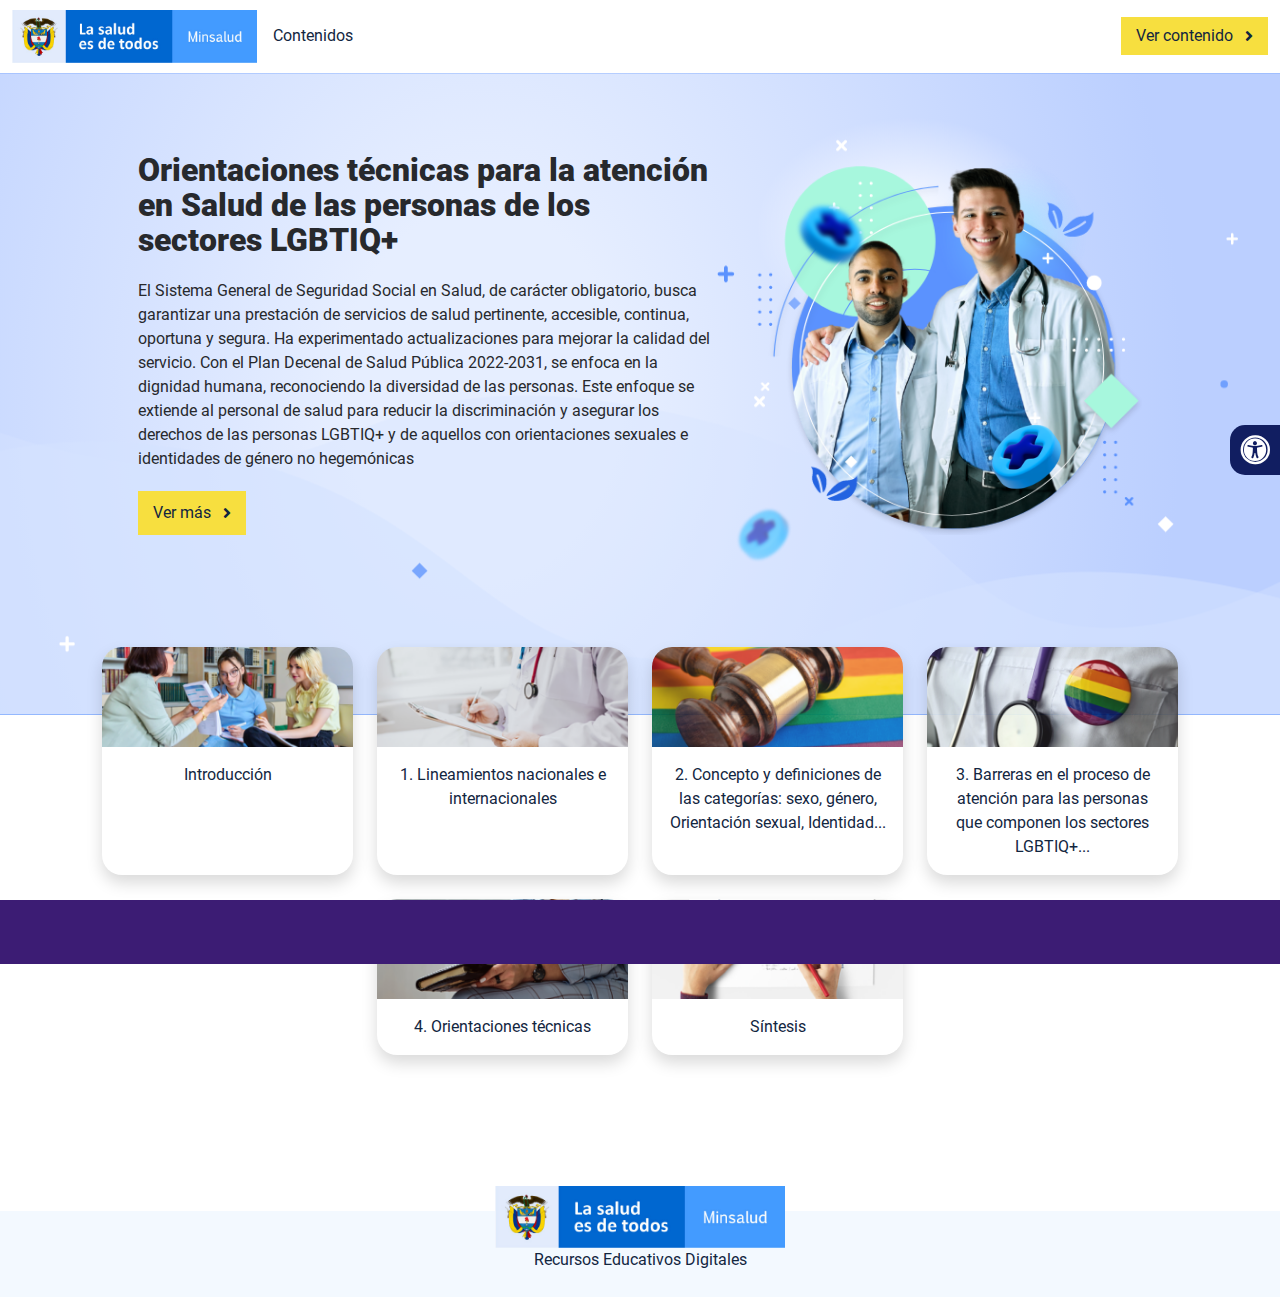
==== index.html @ d1d474a4 "carga inicial" ====
<!DOCTYPE html><html lang=""><head><meta charset="utf-8"><meta http-equiv="X-UA-Compatible" content="IE=edge"><meta name="viewport" content="width=device-width,initial-scale=1"><link rel="icon" href="favicon.ico"><title>Orientaciones técnicas para la atención en Salud de las personas de los sectores LGBTIQ+</title><link href="css/chunk-01486571.97da5f0c.css" rel="prefetch"><link href="css/chunk-019598b4.a67093c7.css" rel="prefetch"><link href="css/chunk-1c3a7ae6.a67093c7.css" rel="prefetch"><link href="css/chunk-4e410830.d277c5d5.css" rel="prefetch"><link href="css/chunk-50f1484a.7106e980.css" rel="prefetch"><link href="css/chunk-70cf02ae.a67093c7.css" rel="prefetch"><link href="css/chunk-73811e5c.a67093c7.css" rel="prefetch"><link href="css/chunk-759933fd.124e4026.css" rel="prefetch"><link href="css/chunk-9b1c4f28.a67093c7.css" rel="prefetch"><link href="css/chunk-b5768118.a67093c7.css" rel="prefetch"><link href="css/chunk-da688802.553b4f2d.css" rel="prefetch"><link href="css/chunk-ec42f290.a67093c7.css" rel="prefetch"><link href="css/chunk-f6b4836c.a67093c7.css" rel="prefetch"><link href="css/comple.61db8168.css" rel="prefetch"><link href="css/creditos.e7d61c33.css" rel="prefetch"><link href="css/glosario.0fc7a0b9.css" rel="prefetch"><link href="css/intro.d277c5d5.css" rel="prefetch"><link href="css/referencias.dc114620.css" rel="prefetch"><link href="css/tema1.b735126b.css" rel="prefetch"><link href="css/tema2.d27f8ecf.css" rel="prefetch"><link href="css/tema3.a027d4bb.css" rel="prefetch"><link href="css/tema4.d277c5d5.css" rel="prefetch"><link href="js/chunk-01486571.2f714246.js" rel="prefetch"><link href="js/chunk-019598b4.0d5794cf.js" rel="prefetch"><link href="js/chunk-1c3a7ae6.2c3231da.js" rel="prefetch"><link href="js/chunk-1fd0d98a.03463124.js" rel="prefetch"><link href="js/chunk-2d0c031e.32b44feb.js" rel="prefetch"><link href="js/chunk-2d0c1cc1.0aaf412e.js" rel="prefetch"><link href="js/chunk-2d20edf4.67b95bca.js" rel="prefetch"><link href="js/chunk-2d20efc9.21f60c10.js" rel="prefetch"><link href="js/chunk-2d2297e9.b1a0eeb3.js" rel="prefetch"><link href="js/chunk-32f2441c.2595eaaf.js" rel="prefetch"><link href="js/chunk-4754745c.f7bfb543.js" rel="prefetch"><link href="js/chunk-4a378c9e.6d8ff3a6.js" rel="prefetch"><link href="js/chunk-4e410830.4c17d290.js" rel="prefetch"><link href="js/chunk-50f1484a.99dcb319.js" rel="prefetch"><link href="js/chunk-63c50802.42909c19.js" rel="prefetch"><link href="js/chunk-6ae87db0.f0e44883.js" rel="prefetch"><link href="js/chunk-70cf02ae.17ec95ee.js" rel="prefetch"><link href="js/chunk-71b7bde8.66a00431.js" rel="prefetch"><link href="js/chunk-73811e5c.3b4724b6.js" rel="prefetch"><link href="js/chunk-756614a8.a35fa76b.js" rel="prefetch"><link href="js/chunk-759933fd.765fdc7e.js" rel="prefetch"><link href="js/chunk-760ecdc0.b8dbfbfd.js" rel="prefetch"><link href="js/chunk-9b1c4f28.9695bc8f.js" rel="prefetch"><link href="js/chunk-aeba2614.67980316.js" rel="prefetch"><link href="js/chunk-b5768118.91637d8c.js" rel="prefetch"><link href="js/chunk-be077ba8.ba1cb6cc.js" rel="prefetch"><link href="js/chunk-cb526bc0.53d2f765.js" rel="prefetch"><link href="js/chunk-d4847814.db8cf0f2.js" rel="prefetch"><link href="js/chunk-da688802.4ad4bded.js" rel="prefetch"><link href="js/chunk-dfda403c.4f19d435.js" rel="prefetch"><link href="js/chunk-ec42f290.c294b61c.js" rel="prefetch"><link href="js/chunk-f6b4836c.5b421850.js" rel="prefetch"><link href="js/comple.0531dc5b.js" rel="prefetch"><link href="js/creditos.417f2194.js" rel="prefetch"><link href="js/glosario.93fc1a3e.js" rel="prefetch"><link href="js/intro.82cc6b14.js" rel="prefetch"><link href="js/referencias.6741c784.js" rel="prefetch"><link href="js/tema1.23685d74.js" rel="prefetch"><link href="js/tema2.7d3af41a.js" rel="prefetch"><link href="js/tema3.3bfd73d2.js" rel="prefetch"><link href="js/tema4.abbeee10.js" rel="prefetch"><link href="css/app.1ed49345.css" rel="preload" as="style"><link href="css/chunk-vendors.3abe504d.css" rel="preload" as="style"><link href="js/app.11e77b03.js" rel="preload" as="script"><link href="js/chunk-vendors.ab877605.js" rel="preload" as="script"><link href="css/chunk-vendors.3abe504d.css" rel="stylesheet"><link href="css/app.1ed49345.css" rel="stylesheet"></head><body><noscript><strong>We're sorry but Orientaciones técnicas para la atención en Salud de las personas de los sectores LGBTIQ+ doesn't work properly without JavaScript enabled. Please enable it to continue.</strong></noscript><div id="app"></div><script src="js/chunk-vendors.ab877605.js"></script><script src="js/app.11e77b03.js"></script></body></html>
---- css/chunk-01486571.97da5f0c.css ----
.accesibilidad[data-v-009ae4ba]{position:fixed;right:0;top:50vh;height:50px;background-color:#111e61;border-top-left-radius:15px;border-bottom-left-radius:15px;transform:translateY(-50%) translateX(100%) translateX(-50px);overflow:hidden;transition:transform .3s ease-in-out,height .3s ease-in-out}.accesibilidad[data-v-009ae4ba]:hover{transform:translateY(-50%) translateX(0);height:12.75rem}.accesibilidad [data-v-009ae4ba]{color:#fff}.accesibilidad__menu__content .accesibilidad__menu__item[data-v-009ae4ba]{cursor:pointer}.accesibilidad__menu__content .accesibilidad__menu__item[data-v-009ae4ba]:hover{background-color:#273685}.accesibilidad__menu__content .accesibilidad__menu__item[data-v-009ae4ba]:last-child{border:none}.accesibilidad__menu__item[data-v-009ae4ba]{display:flex;align-items:center;padding:10px;border-bottom:1px solid #273685;line-height:1em;-webkit-user-select:none;-moz-user-select:none;-ms-user-select:none;user-select:none}.accesibilidad__menu i[data-v-009ae4ba]{font-size:30px;font-style:normal;margin-right:10px;line-height:1em}.accesibilidad__menu img[data-v-009ae4ba]{width:30px;margin-right:10px}
---- css/chunk-019598b4.a67093c7.css ----
.horizontal-scroll__wrapper[data-v-b934bcc2]{overflow:hidden}.horizontal-scroll[data-v-b934bcc2]{display:flex;transition:transform .5s ease-in-out;align-items:center;flex-wrap:nowrap}.horizontal-scroll[data-v-b934bcc2]:not(.row){width:100%}.horizontal-scroll--item-fw[data-v-b934bcc2]>div{flex-grow:0;flex-shrink:0;width:100%;margin:0!important}
---- css/chunk-1c3a7ae6.a67093c7.css ----
.horizontal-scroll__wrapper[data-v-b934bcc2]{overflow:hidden}.horizontal-scroll[data-v-b934bcc2]{display:flex;transition:transform .5s ease-in-out;align-items:center;flex-wrap:nowrap}.horizontal-scroll[data-v-b934bcc2]:not(.row){width:100%}.horizontal-scroll--item-fw[data-v-b934bcc2]>div{flex-grow:0;flex-shrink:0;width:100%;margin:0!important}
---- css/chunk-4e410830.d277c5d5.css ----
.banner-interno{position:relative;background-color:#5b92fe;background-size:cover;background-position:50%;height:130px}.banner-interno__titulo{display:flex;align-items:center}.banner-interno__titulo__icono{display:block;width:32px;height:32px;border-radius:50%;background-color:#27292d;position:relative}.banner-interno__titulo__icono i{color:#5b92fe;position:absolute;left:50%;top:50%;transform:translate(-50%,-50%)}.banner-interno__titulo h1,.banner-interno__titulo h2,.banner-interno__titulo h3,.banner-interno__titulo h4,.banner-interno__titulo h5,.banner-interno__titulo h6{color:#27292d;line-height:1.1em}
---- css/chunk-50f1484a.7106e980.css ----
.header[data-v-40413995]{position:sticky;top:0;padding-top:10px;padding-bottom:10px;background-color:#fff;z-index:10010;line-height:1.1em}.header__logo[data-v-40413995]{width:245px}@media (max-width:576px){.header__componente-formativo[data-v-40413995]{font-size:.8em}}.header__menu[data-v-40413995]{cursor:pointer;position:relative}.header__menu span[data-v-40413995]{font-size:.7em;display:block;line-height:1em;text-align:center;color:#111e61}.header__menu__btn[data-v-40413995]{width:30px;height:30px;position:relative;margin-bottom:4px}.header__menu__btn .line-1[data-v-40413995],.header__menu__btn .line-2[data-v-40413995],.header__menu__btn .line-3[data-v-40413995]{height:4px;width:30px;background-color:#111e61;transform-origin:center center;position:absolute;left:0;border-radius:2px}.header__menu__btn .line-1[data-v-40413995]{top:4px;-webkit-animation:line-1-inactive-data-v-40413995 .5s ease-in-out forwards;animation:line-1-inactive-data-v-40413995 .5s ease-in-out forwards}.header__menu__btn .line-2[data-v-40413995]{top:13px;-webkit-animation:line-2-inactive-data-v-40413995 .5s ease-in-out forwards;animation:line-2-inactive-data-v-40413995 .5s ease-in-out forwards}.header__menu__btn .line-3[data-v-40413995]{top:22px;-webkit-animation:line-3-inactive-data-v-40413995 .5s ease-in-out forwards;animation:line-3-inactive-data-v-40413995 .5s ease-in-out forwards}.header__menu__btn[data-v-40413995]:hover{cursor:pointer}.header__menu__btn--open .line-1[data-v-40413995]{-webkit-animation:line-1-active-data-v-40413995 .5s ease-in-out forwards;animation:line-1-active-data-v-40413995 .5s ease-in-out forwards}.header__menu__btn--open .line-2[data-v-40413995]{-webkit-animation:line-2-active-data-v-40413995 .5s ease-in-out forwards;animation:line-2-active-data-v-40413995 .5s ease-in-out forwards}.header__menu__btn--open .line-3[data-v-40413995]{-webkit-animation:line-3-active-data-v-40413995 .5s ease-in-out forwards;animation:line-3-active-data-v-40413995 .5s ease-in-out forwards}@-webkit-keyframes line-1-active-data-v-40413995{0%{transform:translate(0) rotate(0)}50%{transform:translateY(9px) rotate(0)}to{transform:translateY(9px) rotate(45deg)}}@keyframes line-1-active-data-v-40413995{0%{transform:translate(0) rotate(0)}50%{transform:translateY(9px) rotate(0)}to{transform:translateY(9px) rotate(45deg)}}@-webkit-keyframes line-2-active-data-v-40413995{0%{transform:scale(1)}to{transform:scale(0)}}@keyframes line-2-active-data-v-40413995{0%{transform:scale(1)}to{transform:scale(0)}}@-webkit-keyframes line-3-active-data-v-40413995{0%{transform:translate(0) rotate(0)}50%{transform:translateY(-9px) rotate(0)}to{transform:translateY(-9px) rotate(-45deg)}}@keyframes line-3-active-data-v-40413995{0%{transform:translate(0) rotate(0)}50%{transform:translateY(-9px) rotate(0)}to{transform:translateY(-9px) rotate(-45deg)}}@-webkit-keyframes line-1-inactive-data-v-40413995{0%{transform:translateY(9px) rotate(45deg)}50%{transform:translateY(9px) rotate(0)}to{transform:translate(0) rotate(0)}}@keyframes line-1-inactive-data-v-40413995{0%{transform:translateY(9px) rotate(45deg)}50%{transform:translateY(9px) rotate(0)}to{transform:translate(0) rotate(0)}}@-webkit-keyframes line-2-inactive-data-v-40413995{0%{transform:scale(0)}to{transform:scale(1)}}@keyframes line-2-inactive-data-v-40413995{0%{transform:scale(0)}to{transform:scale(1)}}@-webkit-keyframes line-3-inactive-data-v-40413995{0%{transform:translateY(-9px) rotate(-45deg)}50%{transform:translateY(-9px) rotate(0)}to{transform:translate(0) rotate(0)}}@keyframes line-3-inactive-data-v-40413995{0%{transform:translateY(-9px) rotate(-45deg)}50%{transform:translateY(-9px) rotate(0)}to{transform:translate(0) rotate(0)}}
---- css/chunk-70cf02ae.a67093c7.css ----
.horizontal-scroll__wrapper[data-v-b934bcc2]{overflow:hidden}.horizontal-scroll[data-v-b934bcc2]{display:flex;transition:transform .5s ease-in-out;align-items:center;flex-wrap:nowrap}.horizontal-scroll[data-v-b934bcc2]:not(.row){width:100%}.horizontal-scroll--item-fw[data-v-b934bcc2]>div{flex-grow:0;flex-shrink:0;width:100%;margin:0!important}
---- css/chunk-73811e5c.a67093c7.css ----
.horizontal-scroll__wrapper[data-v-b934bcc2]{overflow:hidden}.horizontal-scroll[data-v-b934bcc2]{display:flex;transition:transform .5s ease-in-out;align-items:center;flex-wrap:nowrap}.horizontal-scroll[data-v-b934bcc2]:not(.row){width:100%}.horizontal-scroll--item-fw[data-v-b934bcc2]>div{flex-grow:0;flex-shrink:0;width:100%;margin:0!important}
---- css/chunk-759933fd.124e4026.css ----
.barra-avance{display:flex;align-items:center;justify-content:space-between;position:fixed;bottom:0;left:0;width:100%;padding:10px;background-color:#d8ecff;transition:transform .5s ease-in-out;z-index:100000}.barra-avance__barra{margin:0 20px;flex:1;position:relative;max-width:800px}.barra-avance__barra--amarilla,.barra-avance__barra--blanca{height:4px}.barra-avance__barra--amarilla:after,.barra-avance__barra--amarilla:before,.barra-avance__barra--blanca:after,.barra-avance__barra--blanca:before{content:"";display:block;width:10px;height:10px;border-radius:50%;position:absolute;top:50%}.barra-avance__barra--amarilla:before,.barra-avance__barra--blanca:before{left:0;transform:translate(-50%,-50%)}.barra-avance__barra--amarilla:after,.barra-avance__barra--blanca:after{right:0;transform:translate(50%,-50%)}.barra-avance__barra--blanca,.barra-avance__barra--blanca:after,.barra-avance__barra--blanca:before{background-color:#fff}.barra-avance__barra--amarilla{position:absolute;width:100%;top:0;background-color:#f7df3f}.barra-avance__barra--amarilla:after,.barra-avance__barra--amarilla:before{background-color:#f7df3f}.barra-avance__boton--regresar{background-color:#b0c0d2}.barra-avance__boton--regresar span{color:#111e61!important}.barra-avance__boton--disable{opacity:0;pointer-events:none}.barra-avance--open{transform:translateY(0)}.barra-avance--close{transform:translateY(100%)}
---- css/chunk-9b1c4f28.a67093c7.css ----
.horizontal-scroll__wrapper[data-v-b934bcc2]{overflow:hidden}.horizontal-scroll[data-v-b934bcc2]{display:flex;transition:transform .5s ease-in-out;align-items:center;flex-wrap:nowrap}.horizontal-scroll[data-v-b934bcc2]:not(.row){width:100%}.horizontal-scroll--item-fw[data-v-b934bcc2]>div{flex-grow:0;flex-shrink:0;width:100%;margin:0!important}
---- css/chunk-b5768118.a67093c7.css ----
.horizontal-scroll__wrapper[data-v-b934bcc2]{overflow:hidden}.horizontal-scroll[data-v-b934bcc2]{display:flex;transition:transform .5s ease-in-out;align-items:center;flex-wrap:nowrap}.horizontal-scroll[data-v-b934bcc2]:not(.row){width:100%}.horizontal-scroll--item-fw[data-v-b934bcc2]>div{flex-grow:0;flex-shrink:0;width:100%;margin:0!important}
---- css/chunk-da688802.553b4f2d.css ----
.aside-menu,aside{position:absolute}.aside-menu{top:0;right:0;min-height:calc(80vh - 70px);max-height:calc(80vh - 70px);background-color:#f3f9ff;transition:flex .5s ease-in-out,width .5s ease-in-out;overflow-x:hidden;z-index:100001;width:300px;border:1px solid #d8ecff}.aside-menu__black-background{position:fixed;inset:0;top:70px;background:rgba(0,0,0,.8);cursor:pointer}.aside-menu a{color:#111e61}.aside-menu__content{width:300px;display:flex;flex-direction:column;justify-content:space-between;min-height:calc(100vh - 70px);max-height:calc(100vh - 70px);border-right:1px solid #d8ecff;position:absolute;background:#fff}@media (max-height:800px){.aside-menu__content{min-height:800px;max-height:800px;overflow-y:auto}}.aside-menu__header{padding:10px;text-align:center;background-color:#d8ecff}.aside-menu__header h4{margin:0}.aside-menu__menu{overflow-y:auto;flex-grow:1;list-style:none;padding-left:0;margin-bottom:0}.aside-menu__menu__item--active .aside-menu__menu__item__lnk,.aside-menu__menu__item--active .aside-menu__sec-menu__item__lnk{background-color:#d8ecff;font-weight:700}.aside-menu__menu__item--sub-menu:hover,.aside-menu__menu__item:hover,.aside-menu__sec-menu__item:hover{background-color:#d8ecff}.aside-menu__menu__item--sub-menu{padding-left:10px}.aside-menu__menu__item--sub-menu--active .aside-menu__menu__item__lnk,.aside-menu__menu__item--sub-menu--active .aside-menu__sec-menu__item__lnk{background-color:#d8ecff;font-weight:700;position:relative}.aside-menu__menu__item--sub-menu--active .aside-menu__menu__item__lnk:before,.aside-menu__menu__item--sub-menu--active .aside-menu__sec-menu__item__lnk:before{content:"";display:block;position:absolute;left:0;bottom:0;top:0;width:4px;border-radius:2px;background-color:#3c1c74}.aside-menu__menu__item__lnk,.aside-menu__sec-menu__item__lnk{display:flex;align-items:center;padding:10px 15px;line-height:1.1em}.aside-menu__menu__item__lnk i,.aside-menu__menu__item__lnk span,.aside-menu__sec-menu__item__lnk i,.aside-menu__sec-menu__item__lnk span{margin-right:10px}.aside-menu__menu__item__lnk i:last-child,.aside-menu__menu__item__lnk span:last-child,.aside-menu__sec-menu__item__lnk i:last-child,.aside-menu__sec-menu__item__lnk span:last-child{margin-right:0}.aside-menu__sec-menu{background-color:#d8ecff;padding:10px 0;flex-shrink:0;margin-bottom:0}.aside-menu__sec-menu__item{padding:10px 15px}.aside-menu__sec-menu__item__lnk{padding:0;border-radius:1em}.aside-menu__sec-menu__item__lnk i{display:block;width:2em;height:2em;padding:.5em 0;text-align:center;background-color:#fff;border-radius:50%}.aside-menu__sec-menu__item__lnk:hover{background-color:#fff}@media (max-width:576px){.aside-menu__sec-menu{padding-bottom:110px}}.main-menu-enter-active{-webkit-animation:main-menu-open-animation .3s;animation:main-menu-open-animation .3s}.main-menu-enter-active .aside-menu__black-background{-webkit-animation:main-menu-background-animation .3s;animation:main-menu-background-animation .3s}.main-menu-leave-active{animation:main-menu-open-animation .3s reverse}.main-menu-leave-active .aside-menu__black-background{animation:main-menu-background-animation .3s reverse}@-webkit-keyframes main-menu-open-animation{0%{width:0}to{width:300px}}@keyframes main-menu-open-animation{0%{width:0}to{width:300px}}@-webkit-keyframes main-menu-background-animation{0%{opacity:0}to{opacity:1}}@keyframes main-menu-background-animation{0%{opacity:0}to{opacity:1}}
---- css/chunk-ec42f290.a67093c7.css ----
.horizontal-scroll__wrapper[data-v-b934bcc2]{overflow:hidden}.horizontal-scroll[data-v-b934bcc2]{display:flex;transition:transform .5s ease-in-out;align-items:center;flex-wrap:nowrap}.horizontal-scroll[data-v-b934bcc2]:not(.row){width:100%}.horizontal-scroll--item-fw[data-v-b934bcc2]>div{flex-grow:0;flex-shrink:0;width:100%;margin:0!important}
---- css/chunk-f6b4836c.a67093c7.css ----
.horizontal-scroll__wrapper[data-v-b934bcc2]{overflow:hidden}.horizontal-scroll[data-v-b934bcc2]{display:flex;transition:transform .5s ease-in-out;align-items:center;flex-wrap:nowrap}.horizontal-scroll[data-v-b934bcc2]:not(.row){width:100%}.horizontal-scroll--item-fw[data-v-b934bcc2]>div{flex-grow:0;flex-shrink:0;width:100%;margin:0!important}
---- css/comple.61db8168.css ----
.banner-interno{position:relative;background-color:#5b92fe;background-size:cover;background-position:50%;height:130px}.banner-interno__titulo{display:flex;align-items:center}.banner-interno__titulo__icono{display:block;width:32px;height:32px;border-radius:50%;background-color:#27292d;position:relative}.banner-interno__titulo__icono i{color:#5b92fe;position:absolute;left:50%;top:50%;transform:translate(-50%,-50%)}.banner-interno__titulo h1,.banner-interno__titulo h2,.banner-interno__titulo h3,.banner-interno__titulo h4,.banner-interno__titulo h5,.banner-interno__titulo h6{color:#27292d;line-height:1.1em}.complementario__enlaces{display:flex;justify-content:center;flex-wrap:wrap}.complementario__enlaces a{margin:0 5px}.complementario__btn{font-size:1.5em;line-height:1em}table{width:calc(100% - 1px);min-width:800px}table thead{background-color:#d8ecff}table thead th{border-color:#d8ecff}table td,table th{padding:25px 20px;text-align:center}
---- css/creditos.e7d61c33.css ----
.banner-interno{position:relative;background-color:#5b92fe;background-size:cover;background-position:50%;height:130px}.banner-interno__titulo{display:flex;align-items:center}.banner-interno__titulo__icono{display:block;width:32px;height:32px;border-radius:50%;background-color:#27292d;position:relative}.banner-interno__titulo__icono i{color:#5b92fe;position:absolute;left:50%;top:50%;transform:translate(-50%,-50%)}.banner-interno__titulo h1,.banner-interno__titulo h2,.banner-interno__titulo h3,.banner-interno__titulo h4,.banner-interno__titulo h5,.banner-interno__titulo h6{color:#27292d;line-height:1.1em}.creditos-vista .tarjeta.credito{background-color:#d2e1f1}.creditos{color:#727997;overflow-x:auto}.creditos__item{min-width:490px}.creditos p{line-height:1.3em;margin-bottom:0;color:#727997}.creditos__titulo{font-weight:700;background-color:#d2e1f1;padding:5px 10px;border-top-radius:5px;border-top-left-radius:5px;border-top-right-radius:5px}.creditos table td,.creditos table th{border-color:#d2e1f1}
---- css/glosario.0fc7a0b9.css ----
.banner-interno{position:relative;background-color:#5b92fe;background-size:cover;background-position:50%;height:130px}.banner-interno__titulo{display:flex;align-items:center}.banner-interno__titulo__icono{display:block;width:32px;height:32px;border-radius:50%;background-color:#27292d;position:relative}.banner-interno__titulo__icono i{color:#5b92fe;position:absolute;left:50%;top:50%;transform:translate(-50%,-50%)}.banner-interno__titulo h1,.banner-interno__titulo h2,.banner-interno__titulo h3,.banner-interno__titulo h4,.banner-interno__titulo h5,.banner-interno__titulo h6{color:#27292d;line-height:1.1em}.glosario__letra-item{display:flex}.glosario__letra-item__texto{padding-top:5px}.glosario__letra-item__letra__icono{width:32px;height:32px;position:relative;line-height:1em;border-radius:50%;background-color:#d2e1f1}.glosario__letra-item__letra__icono span{position:absolute;left:50%;top:50%;transform:translate(-50%,-50%);font-size:1.1em;font-weight:900}
---- css/intro.d277c5d5.css ----
.banner-interno{position:relative;background-color:#5b92fe;background-size:cover;background-position:50%;height:130px}.banner-interno__titulo{display:flex;align-items:center}.banner-interno__titulo__icono{display:block;width:32px;height:32px;border-radius:50%;background-color:#27292d;position:relative}.banner-interno__titulo__icono i{color:#5b92fe;position:absolute;left:50%;top:50%;transform:translate(-50%,-50%)}.banner-interno__titulo h1,.banner-interno__titulo h2,.banner-interno__titulo h3,.banner-interno__titulo h4,.banner-interno__titulo h5,.banner-interno__titulo h6{color:#27292d;line-height:1.1em}
---- css/referencias.dc114620.css ----
.banner-interno{position:relative;background-color:#5b92fe;background-size:cover;background-position:50%;height:130px}.banner-interno__titulo{display:flex;align-items:center}.banner-interno__titulo__icono{display:block;width:32px;height:32px;border-radius:50%;background-color:#27292d;position:relative}.banner-interno__titulo__icono i{color:#5b92fe;position:absolute;left:50%;top:50%;transform:translate(-50%,-50%)}.banner-interno__titulo h1,.banner-interno__titulo h2,.banner-interno__titulo h3,.banner-interno__titulo h4,.banner-interno__titulo h5,.banner-interno__titulo h6{color:#27292d;line-height:1.1em}.referencias__item:last-child hr{display:none}.referencias__item a{color:#2196f3;text-decoration:underline;overflow-wrap:break-word}
---- css/tema1.b735126b.css ----
.tarjeta-bg{overflow:hidden;position:relative;z-index:2;margin:0 2rem}.tarjeta-bg__franja{width:100%;height:50%;position:absolute;z-index:-1;background-color:#381a6e;left:0;top:0;border-radius:30px;transform:translateY(50%);transform-origin:center}
---- css/tema2.d27f8ecf.css ----
.banner-interno{position:relative;background-color:#5b92fe;background-size:cover;background-position:50%;height:130px}.banner-interno__titulo{display:flex;align-items:center}.banner-interno__titulo__icono{display:block;width:32px;height:32px;border-radius:50%;background-color:#27292d;position:relative}.banner-interno__titulo__icono i{color:#5b92fe;position:absolute;left:50%;top:50%;transform:translate(-50%,-50%)}.banner-interno__titulo h1,.banner-interno__titulo h2,.banner-interno__titulo h3,.banner-interno__titulo h4,.banner-interno__titulo h5,.banner-interno__titulo h6{color:#27292d;line-height:1.1em}.bg-1{background-image:url(../img/bg-1.7474ec6a.svg)}.bg-1,.bg-2{background-position:start;background-repeat:no-repeat;background-size:cover}.bg-2{background-image:url(../img/bg-2.11b20039.svg)}.bg-3{background-image:url(../img/bg-3.4113a7cf.svg);background-position:50%;background-repeat:no-repeat;background-size:cover}.bg-4{background-image:url(../img/bg-4.e7715500.svg)}.bg-4,.bg-5{background-position:start;background-repeat:no-repeat;background-size:cover}.bg-5{background-image:url(../img/bg-5.a7463e75.svg)}.tarjeta-bg{overflow:hidden;position:relative;z-index:2;margin:0 2rem}.tarjeta-bg__franja{width:100%;height:50%;position:absolute;z-index:-1;background-color:#381a6e;left:0;top:0;border-radius:30px;transform:translateY(50%);transform-origin:center}.letra p{font-size:150px;font-weight:700}
---- css/tema3.a027d4bb.css ----
.banner-interno{position:relative;background-color:#5b92fe;background-size:cover;background-position:50%;height:130px}.banner-interno__titulo{display:flex;align-items:center}.banner-interno__titulo__icono{display:block;width:32px;height:32px;border-radius:50%;background-color:#27292d;position:relative}.banner-interno__titulo__icono i{color:#5b92fe;position:absolute;left:50%;top:50%;transform:translate(-50%,-50%)}.banner-interno__titulo h1,.banner-interno__titulo h2,.banner-interno__titulo h3,.banner-interno__titulo h4,.banner-interno__titulo h5,.banner-interno__titulo h6{color:#27292d;line-height:1.1em}.bg-1{background-image:url(../img/bg-1.04173d7e.svg);background-position:start;background-repeat:no-repeat;background-size:cover}
---- css/tema4.d277c5d5.css ----
.banner-interno{position:relative;background-color:#5b92fe;background-size:cover;background-position:50%;height:130px}.banner-interno__titulo{display:flex;align-items:center}.banner-interno__titulo__icono{display:block;width:32px;height:32px;border-radius:50%;background-color:#27292d;position:relative}.banner-interno__titulo__icono i{color:#5b92fe;position:absolute;left:50%;top:50%;transform:translate(-50%,-50%)}.banner-interno__titulo h1,.banner-interno__titulo h2,.banner-interno__titulo h3,.banner-interno__titulo h4,.banner-interno__titulo h5,.banner-interno__titulo h6{color:#27292d;line-height:1.1em}
---- css/app.1ed49345.css ----
.banner-principal h1,.banner-principal h2,.banner-principal h3,.banner-principal h4,.banner-principal h5,.banner-principal h6,.banner-principal p{color:#27292d}.banner-principal__img{position:relative}.banner-principal__img>div{position:absolute}.banner-principal__info{display:flex;flex-direction:column;justify-content:center}.banner-principal__programa{display:flex;align-items:center;margin-bottom:20px}.banner-principal__componente{margin-bottom:20px}.banner-principal__componente h1{line-height:1.1em}@media (max-width:576px){.banner-principal__componente h1{font-size:2em}}.banner-principal__descripcion{margin-bottom:20px}.banner-principal__row{justify-content:space-around}.banner-principal__row .banner-principal__img{padding-right:1.5rem!important}@media (min-width:576px){.banner-principal__row .banner-principal__img{padding-right:3rem!important}}.banner-principal__img{align-self:center;padding-top:1.5rem;padding-bottom:1.5rem}@media (min-width:576px){.banner-principal__img{padding-top:3rem!important;padding-bottom:3rem!important}}.logo-container[data-v-4d022ea0]{transform:translateY(-25px)}.logo[data-v-4d022ea0]{width:290px}.footer[data-v-4d022ea0]{background-color:#f3f9ff;border-bottom-right-radius:0!important;border-bottom-left-radius:0!important}.footer__all-round[data-v-4d022ea0]{border-bottom-right-radius:20px!important;border-bottom-left-radius:20px!important}.footer p[data-v-4d022ea0]{color:#727997;line-height:1.2em}.banner-background{background-color:#5b92fe;background-size:cover;background-position:50%;padding-bottom:100px}.contenido{transform:translateY(-100px)}.contenido__tarjeta{overflow:hidden}.contenido__tarjeta__img{height:100px;background-size:cover;background-position:50%;background-repeat:no-repeat}.inicio .footer{border-radius:0!important}.resultados-aprendizaje__item{margin-bottom:20px}.resultados-aprendizaje__item:last-child{margin-bottom:0}.desarrollo-contenidos__item{display:flex;align-items:center;justify-content:space-between;margin-bottom:25px;padding:5px;border-radius:5px}.desarrollo-contenidos__item__texto{display:flex;align-items:center;color:#12263f}.desarrollo-contenidos__item__icono{display:block;background-color:#f3f9ff;font-size:20px;font-weight:900;text-align:center;padding:10px;line-height:1em;width:40px;margin-right:15px}.desarrollo-contenidos__item:last-child{margin-bottom:0}.desarrollo-contenidos__item:hover{background-color:#f3f9ff;font-weight:900;color:#111e61}.creditos-inicio{border-bottom-left-radius:0!important;border-bottom-right-radius:0!important}.creditos-inicio__container hr{margin:15px 0}.creditos-inicio__titulo{display:flex;align-items:center}.creditos-inicio__imagenes{display:flex;flex-wrap:wrap}.creditos-inicio__imagenes img{width:auto;max-height:60px;margin-right:15px;margin-top:5px;margin-bottom:5px}[data-aos][data-aos][data-aos-duration="50"],body[data-aos-duration="50"] [data-aos]{transition-duration:50ms}[data-aos][data-aos][data-aos-delay="50"],body[data-aos-delay="50"] [data-aos]{transition-delay:0s}[data-aos][data-aos][data-aos-delay="50"].aos-animate,body[data-aos-delay="50"] [data-aos].aos-animate{transition-delay:50ms}[data-aos][data-aos][data-aos-duration="100"],body[data-aos-duration="100"] [data-aos]{transition-duration:.1s}[data-aos][data-aos][data-aos-delay="100"],body[data-aos-delay="100"] [data-aos]{transition-delay:0s}[data-aos][data-aos][data-aos-delay="100"].aos-animate,body[data-aos-delay="100"] [data-aos].aos-animate{transition-delay:.1s}[data-aos][data-aos][data-aos-duration="150"],body[data-aos-duration="150"] [data-aos]{transition-duration:.15s}[data-aos][data-aos][data-aos-delay="150"],body[data-aos-delay="150"] [data-aos]{transition-delay:0s}[data-aos][data-aos][data-aos-delay="150"].aos-animate,body[data-aos-delay="150"] [data-aos].aos-animate{transition-delay:.15s}[data-aos][data-aos][data-aos-duration="200"],body[data-aos-duration="200"] [data-aos]{transition-duration:.2s}[data-aos][data-aos][data-aos-delay="200"],body[data-aos-delay="200"] [data-aos]{transition-delay:0s}[data-aos][data-aos][data-aos-delay="200"].aos-animate,body[data-aos-delay="200"] [data-aos].aos-animate{transition-delay:.2s}[data-aos][data-aos][data-aos-duration="250"],body[data-aos-duration="250"] [data-aos]{transition-duration:.25s}[data-aos][data-aos][data-aos-delay="250"],body[data-aos-delay="250"] [data-aos]{transition-delay:0s}[data-aos][data-aos][data-aos-delay="250"].aos-animate,body[data-aos-delay="250"] [data-aos].aos-animate{transition-delay:.25s}[data-aos][data-aos][data-aos-duration="300"],body[data-aos-duration="300"] [data-aos]{transition-duration:.3s}[data-aos][data-aos][data-aos-delay="300"],body[data-aos-delay="300"] [data-aos]{transition-delay:0s}[data-aos][data-aos][data-aos-delay="300"].aos-animate,body[data-aos-delay="300"] [data-aos].aos-animate{transition-delay:.3s}[data-aos][data-aos][data-aos-duration="350"],body[data-aos-duration="350"] [data-aos]{transition-duration:.35s}[data-aos][data-aos][data-aos-delay="350"],body[data-aos-delay="350"] [data-aos]{transition-delay:0s}[data-aos][data-aos][data-aos-delay="350"].aos-animate,body[data-aos-delay="350"] [data-aos].aos-animate{transition-delay:.35s}[data-aos][data-aos][data-aos-duration="400"],body[data-aos-duration="400"] [data-aos]{transition-duration:.4s}[data-aos][data-aos][data-aos-delay="400"],body[data-aos-delay="400"] [data-aos]{transition-delay:0s}[data-aos][data-aos][data-aos-delay="400"].aos-animate,body[data-aos-delay="400"] [data-aos].aos-animate{transition-delay:.4s}[data-aos][data-aos][data-aos-duration="450"],body[data-aos-duration="450"] [data-aos]{transition-duration:.45s}[data-aos][data-aos][data-aos-delay="450"],body[data-aos-delay="450"] [data-aos]{transition-delay:0s}[data-aos][data-aos][data-aos-delay="450"].aos-animate,body[data-aos-delay="450"] [data-aos].aos-animate{transition-delay:.45s}[data-aos][data-aos][data-aos-duration="500"],body[data-aos-duration="500"] [data-aos]{transition-duration:.5s}[data-aos][data-aos][data-aos-delay="500"],body[data-aos-delay="500"] [data-aos]{transition-delay:0s}[data-aos][data-aos][data-aos-delay="500"].aos-animate,body[data-aos-delay="500"] [data-aos].aos-animate{transition-delay:.5s}[data-aos][data-aos][data-aos-duration="550"],body[data-aos-duration="550"] [data-aos]{transition-duration:.55s}[data-aos][data-aos][data-aos-delay="550"],body[data-aos-delay="550"] [data-aos]{transition-delay:0s}[data-aos][data-aos][data-aos-delay="550"].aos-animate,body[data-aos-delay="550"] [data-aos].aos-animate{transition-delay:.55s}[data-aos][data-aos][data-aos-duration="600"],body[data-aos-duration="600"] [data-aos]{transition-duration:.6s}[data-aos][data-aos][data-aos-delay="600"],body[data-aos-delay="600"] [data-aos]{transition-delay:0s}[data-aos][data-aos][data-aos-delay="600"].aos-animate,body[data-aos-delay="600"] [data-aos].aos-animate{transition-delay:.6s}[data-aos][data-aos][data-aos-duration="650"],body[data-aos-duration="650"] [data-aos]{transition-duration:.65s}[data-aos][data-aos][data-aos-delay="650"],body[data-aos-delay="650"] [data-aos]{transition-delay:0s}[data-aos][data-aos][data-aos-delay="650"].aos-animate,body[data-aos-delay="650"] [data-aos].aos-animate{transition-delay:.65s}[data-aos][data-aos][data-aos-duration="700"],body[data-aos-duration="700"] [data-aos]{transition-duration:.7s}[data-aos][data-aos][data-aos-delay="700"],body[data-aos-delay="700"] [data-aos]{transition-delay:0s}[data-aos][data-aos][data-aos-delay="700"].aos-animate,body[data-aos-delay="700"] [data-aos].aos-animate{transition-delay:.7s}[data-aos][data-aos][data-aos-duration="750"],body[data-aos-duration="750"] [data-aos]{transition-duration:.75s}[data-aos][data-aos][data-aos-delay="750"],body[data-aos-delay="750"] [data-aos]{transition-delay:0s}[data-aos][data-aos][data-aos-delay="750"].aos-animate,body[data-aos-delay="750"] [data-aos].aos-animate{transition-delay:.75s}[data-aos][data-aos][data-aos-duration="800"],body[data-aos-duration="800"] [data-aos]{transition-duration:.8s}[data-aos][data-aos][data-aos-delay="800"],body[data-aos-delay="800"] [data-aos]{transition-delay:0s}[data-aos][data-aos][data-aos-delay="800"].aos-animate,body[data-aos-delay="800"] [data-aos].aos-animate{transition-delay:.8s}[data-aos][data-aos][data-aos-duration="850"],body[data-aos-duration="850"] [data-aos]{transition-duration:.85s}[data-aos][data-aos][data-aos-delay="850"],body[data-aos-delay="850"] [data-aos]{transition-delay:0s}[data-aos][data-aos][data-aos-delay="850"].aos-animate,body[data-aos-delay="850"] [data-aos].aos-animate{transition-delay:.85s}[data-aos][data-aos][data-aos-duration="900"],body[data-aos-duration="900"] [data-aos]{transition-duration:.9s}[data-aos][data-aos][data-aos-delay="900"],body[data-aos-delay="900"] [data-aos]{transition-delay:0s}[data-aos][data-aos][data-aos-delay="900"].aos-animate,body[data-aos-delay="900"] [data-aos].aos-animate{transition-delay:.9s}[data-aos][data-aos][data-aos-duration="950"],body[data-aos-duration="950"] [data-aos]{transition-duration:.95s}[data-aos][data-aos][data-aos-delay="950"],body[data-aos-delay="950"] [data-aos]{transition-delay:0s}[data-aos][data-aos][data-aos-delay="950"].aos-animate,body[data-aos-delay="950"] [data-aos].aos-animate{transition-delay:.95s}[data-aos][data-aos][data-aos-duration="1000"],body[data-aos-duration="1000"] [data-aos]{transition-duration:1s}[data-aos][data-aos][data-aos-delay="1000"],body[data-aos-delay="1000"] [data-aos]{transition-delay:0s}[data-aos][data-aos][data-aos-delay="1000"].aos-animate,body[data-aos-delay="1000"] [data-aos].aos-animate{transition-delay:1s}[data-aos][data-aos][data-aos-duration="1050"],body[data-aos-duration="1050"] [data-aos]{transition-duration:1.05s}[data-aos][data-aos][data-aos-delay="1050"],body[data-aos-delay="1050"] [data-aos]{transition-delay:0s}[data-aos][data-aos][data-aos-delay="1050"].aos-animate,body[data-aos-delay="1050"] [data-aos].aos-animate{transition-delay:1.05s}[data-aos][data-aos][data-aos-duration="1100"],body[data-aos-duration="1100"] [data-aos]{transition-duration:1.1s}[data-aos][data-aos][data-aos-delay="1100"],body[data-aos-delay="1100"] [data-aos]{transition-delay:0s}[data-aos][data-aos][data-aos-delay="1100"].aos-animate,body[data-aos-delay="1100"] [data-aos].aos-animate{transition-delay:1.1s}[data-aos][data-aos][data-aos-duration="1150"],body[data-aos-duration="1150"] [data-aos]{transition-duration:1.15s}[data-aos][data-aos][data-aos-delay="1150"],body[data-aos-delay="1150"] [data-aos]{transition-delay:0s}[data-aos][data-aos][data-aos-delay="1150"].aos-animate,body[data-aos-delay="1150"] [data-aos].aos-animate{transition-delay:1.15s}[data-aos][data-aos][data-aos-duration="1200"],body[data-aos-duration="1200"] [data-aos]{transition-duration:1.2s}[data-aos][data-aos][data-aos-delay="1200"],body[data-aos-delay="1200"] [data-aos]{transition-delay:0s}[data-aos][data-aos][data-aos-delay="1200"].aos-animate,body[data-aos-delay="1200"] [data-aos].aos-animate{transition-delay:1.2s}[data-aos][data-aos][data-aos-duration="1250"],body[data-aos-duration="1250"] [data-aos]{transition-duration:1.25s}[data-aos][data-aos][data-aos-delay="1250"],body[data-aos-delay="1250"] [data-aos]{transition-delay:0s}[data-aos][data-aos][data-aos-delay="1250"].aos-animate,body[data-aos-delay="1250"] [data-aos].aos-animate{transition-delay:1.25s}[data-aos][data-aos][data-aos-duration="1300"],body[data-aos-duration="1300"] [data-aos]{transition-duration:1.3s}[data-aos][data-aos][data-aos-delay="1300"],body[data-aos-delay="1300"] [data-aos]{transition-delay:0s}[data-aos][data-aos][data-aos-delay="1300"].aos-animate,body[data-aos-delay="1300"] [data-aos].aos-animate{transition-delay:1.3s}[data-aos][data-aos][data-aos-duration="1350"],body[data-aos-duration="1350"] [data-aos]{transition-duration:1.35s}[data-aos][data-aos][data-aos-delay="1350"],body[data-aos-delay="1350"] [data-aos]{transition-delay:0s}[data-aos][data-aos][data-aos-delay="1350"].aos-animate,body[data-aos-delay="1350"] [data-aos].aos-animate{transition-delay:1.35s}[data-aos][data-aos][data-aos-duration="1400"],body[data-aos-duration="1400"] [data-aos]{transition-duration:1.4s}[data-aos][data-aos][data-aos-delay="1400"],body[data-aos-delay="1400"] [data-aos]{transition-delay:0s}[data-aos][data-aos][data-aos-delay="1400"].aos-animate,body[data-aos-delay="1400"] [data-aos].aos-animate{transition-delay:1.4s}[data-aos][data-aos][data-aos-duration="1450"],body[data-aos-duration="1450"] [data-aos]{transition-duration:1.45s}[data-aos][data-aos][data-aos-delay="1450"],body[data-aos-delay="1450"] [data-aos]{transition-delay:0s}[data-aos][data-aos][data-aos-delay="1450"].aos-animate,body[data-aos-delay="1450"] [data-aos].aos-animate{transition-delay:1.45s}[data-aos][data-aos][data-aos-duration="1500"],body[data-aos-duration="1500"] [data-aos]{transition-duration:1.5s}[data-aos][data-aos][data-aos-delay="1500"],body[data-aos-delay="1500"] [data-aos]{transition-delay:0s}[data-aos][data-aos][data-aos-delay="1500"].aos-animate,body[data-aos-delay="1500"] [data-aos].aos-animate{transition-delay:1.5s}[data-aos][data-aos][data-aos-duration="1550"],body[data-aos-duration="1550"] [data-aos]{transition-duration:1.55s}[data-aos][data-aos][data-aos-delay="1550"],body[data-aos-delay="1550"] [data-aos]{transition-delay:0s}[data-aos][data-aos][data-aos-delay="1550"].aos-animate,body[data-aos-delay="1550"] [data-aos].aos-animate{transition-delay:1.55s}[data-aos][data-aos][data-aos-duration="1600"],body[data-aos-duration="1600"] [data-aos]{transition-duration:1.6s}[data-aos][data-aos][data-aos-delay="1600"],body[data-aos-delay="1600"] [data-aos]{transition-delay:0s}[data-aos][data-aos][data-aos-delay="1600"].aos-animate,body[data-aos-delay="1600"] [data-aos].aos-animate{transition-delay:1.6s}[data-aos][data-aos][data-aos-duration="1650"],body[data-aos-duration="1650"] [data-aos]{transition-duration:1.65s}[data-aos][data-aos][data-aos-delay="1650"],body[data-aos-delay="1650"] [data-aos]{transition-delay:0s}[data-aos][data-aos][data-aos-delay="1650"].aos-animate,body[data-aos-delay="1650"] [data-aos].aos-animate{transition-delay:1.65s}[data-aos][data-aos][data-aos-duration="1700"],body[data-aos-duration="1700"] [data-aos]{transition-duration:1.7s}[data-aos][data-aos][data-aos-delay="1700"],body[data-aos-delay="1700"] [data-aos]{transition-delay:0s}[data-aos][data-aos][data-aos-delay="1700"].aos-animate,body[data-aos-delay="1700"] [data-aos].aos-animate{transition-delay:1.7s}[data-aos][data-aos][data-aos-duration="1750"],body[data-aos-duration="1750"] [data-aos]{transition-duration:1.75s}[data-aos][data-aos][data-aos-delay="1750"],body[data-aos-delay="1750"] [data-aos]{transition-delay:0s}[data-aos][data-aos][data-aos-delay="1750"].aos-animate,body[data-aos-delay="1750"] [data-aos].aos-animate{transition-delay:1.75s}[data-aos][data-aos][data-aos-duration="1800"],body[data-aos-duration="1800"] [data-aos]{transition-duration:1.8s}[data-aos][data-aos][data-aos-delay="1800"],body[data-aos-delay="1800"] [data-aos]{transition-delay:0s}[data-aos][data-aos][data-aos-delay="1800"].aos-animate,body[data-aos-delay="1800"] [data-aos].aos-animate{transition-delay:1.8s}[data-aos][data-aos][data-aos-duration="1850"],body[data-aos-duration="1850"] [data-aos]{transition-duration:1.85s}[data-aos][data-aos][data-aos-delay="1850"],body[data-aos-delay="1850"] [data-aos]{transition-delay:0s}[data-aos][data-aos][data-aos-delay="1850"].aos-animate,body[data-aos-delay="1850"] [data-aos].aos-animate{transition-delay:1.85s}[data-aos][data-aos][data-aos-duration="1900"],body[data-aos-duration="1900"] [data-aos]{transition-duration:1.9s}[data-aos][data-aos][data-aos-delay="1900"],body[data-aos-delay="1900"] [data-aos]{transition-delay:0s}[data-aos][data-aos][data-aos-delay="1900"].aos-animate,body[data-aos-delay="1900"] [data-aos].aos-animate{transition-delay:1.9s}[data-aos][data-aos][data-aos-duration="1950"],body[data-aos-duration="1950"] [data-aos]{transition-duration:1.95s}[data-aos][data-aos][data-aos-delay="1950"],body[data-aos-delay="1950"] [data-aos]{transition-delay:0s}[data-aos][data-aos][data-aos-delay="1950"].aos-animate,body[data-aos-delay="1950"] [data-aos].aos-animate{transition-delay:1.95s}[data-aos][data-aos][data-aos-duration="2000"],body[data-aos-duration="2000"] [data-aos]{transition-duration:2s}[data-aos][data-aos][data-aos-delay="2000"],body[data-aos-delay="2000"] [data-aos]{transition-delay:0s}[data-aos][data-aos][data-aos-delay="2000"].aos-animate,body[data-aos-delay="2000"] [data-aos].aos-animate{transition-delay:2s}[data-aos][data-aos][data-aos-duration="2050"],body[data-aos-duration="2050"] [data-aos]{transition-duration:2.05s}[data-aos][data-aos][data-aos-delay="2050"],body[data-aos-delay="2050"] [data-aos]{transition-delay:0s}[data-aos][data-aos][data-aos-delay="2050"].aos-animate,body[data-aos-delay="2050"] [data-aos].aos-animate{transition-delay:2.05s}[data-aos][data-aos][data-aos-duration="2100"],body[data-aos-duration="2100"] [data-aos]{transition-duration:2.1s}[data-aos][data-aos][data-aos-delay="2100"],body[data-aos-delay="2100"] [data-aos]{transition-delay:0s}[data-aos][data-aos][data-aos-delay="2100"].aos-animate,body[data-aos-delay="2100"] [data-aos].aos-animate{transition-delay:2.1s}[data-aos][data-aos][data-aos-duration="2150"],body[data-aos-duration="2150"] [data-aos]{transition-duration:2.15s}[data-aos][data-aos][data-aos-delay="2150"],body[data-aos-delay="2150"] [data-aos]{transition-delay:0s}[data-aos][data-aos][data-aos-delay="2150"].aos-animate,body[data-aos-delay="2150"] [data-aos].aos-animate{transition-delay:2.15s}[data-aos][data-aos][data-aos-duration="2200"],body[data-aos-duration="2200"] [data-aos]{transition-duration:2.2s}[data-aos][data-aos][data-aos-delay="2200"],body[data-aos-delay="2200"] [data-aos]{transition-delay:0s}[data-aos][data-aos][data-aos-delay="2200"].aos-animate,body[data-aos-delay="2200"] [data-aos].aos-animate{transition-delay:2.2s}[data-aos][data-aos][data-aos-duration="2250"],body[data-aos-duration="2250"] [data-aos]{transition-duration:2.25s}[data-aos][data-aos][data-aos-delay="2250"],body[data-aos-delay="2250"] [data-aos]{transition-delay:0s}[data-aos][data-aos][data-aos-delay="2250"].aos-animate,body[data-aos-delay="2250"] [data-aos].aos-animate{transition-delay:2.25s}[data-aos][data-aos][data-aos-duration="2300"],body[data-aos-duration="2300"] [data-aos]{transition-duration:2.3s}[data-aos][data-aos][data-aos-delay="2300"],body[data-aos-delay="2300"] [data-aos]{transition-delay:0s}[data-aos][data-aos][data-aos-delay="2300"].aos-animate,body[data-aos-delay="2300"] [data-aos].aos-animate{transition-delay:2.3s}[data-aos][data-aos][data-aos-duration="2350"],body[data-aos-duration="2350"] [data-aos]{transition-duration:2.35s}[data-aos][data-aos][data-aos-delay="2350"],body[data-aos-delay="2350"] [data-aos]{transition-delay:0s}[data-aos][data-aos][data-aos-delay="2350"].aos-animate,body[data-aos-delay="2350"] [data-aos].aos-animate{transition-delay:2.35s}[data-aos][data-aos][data-aos-duration="2400"],body[data-aos-duration="2400"] [data-aos]{transition-duration:2.4s}[data-aos][data-aos][data-aos-delay="2400"],body[data-aos-delay="2400"] [data-aos]{transition-delay:0s}[data-aos][data-aos][data-aos-delay="2400"].aos-animate,body[data-aos-delay="2400"] [data-aos].aos-animate{transition-delay:2.4s}[data-aos][data-aos][data-aos-duration="2450"],body[data-aos-duration="2450"] [data-aos]{transition-duration:2.45s}[data-aos][data-aos][data-aos-delay="2450"],body[data-aos-delay="2450"] [data-aos]{transition-delay:0s}[data-aos][data-aos][data-aos-delay="2450"].aos-animate,body[data-aos-delay="2450"] [data-aos].aos-animate{transition-delay:2.45s}[data-aos][data-aos][data-aos-duration="2500"],body[data-aos-duration="2500"] [data-aos]{transition-duration:2.5s}[data-aos][data-aos][data-aos-delay="2500"],body[data-aos-delay="2500"] [data-aos]{transition-delay:0s}[data-aos][data-aos][data-aos-delay="2500"].aos-animate,body[data-aos-delay="2500"] [data-aos].aos-animate{transition-delay:2.5s}[data-aos][data-aos][data-aos-duration="2550"],body[data-aos-duration="2550"] [data-aos]{transition-duration:2.55s}[data-aos][data-aos][data-aos-delay="2550"],body[data-aos-delay="2550"] [data-aos]{transition-delay:0s}[data-aos][data-aos][data-aos-delay="2550"].aos-animate,body[data-aos-delay="2550"] [data-aos].aos-animate{transition-delay:2.55s}[data-aos][data-aos][data-aos-duration="2600"],body[data-aos-duration="2600"] [data-aos]{transition-duration:2.6s}[data-aos][data-aos][data-aos-delay="2600"],body[data-aos-delay="2600"] [data-aos]{transition-delay:0s}[data-aos][data-aos][data-aos-delay="2600"].aos-animate,body[data-aos-delay="2600"] [data-aos].aos-animate{transition-delay:2.6s}[data-aos][data-aos][data-aos-duration="2650"],body[data-aos-duration="2650"] [data-aos]{transition-duration:2.65s}[data-aos][data-aos][data-aos-delay="2650"],body[data-aos-delay="2650"] [data-aos]{transition-delay:0s}[data-aos][data-aos][data-aos-delay="2650"].aos-animate,body[data-aos-delay="2650"] [data-aos].aos-animate{transition-delay:2.65s}[data-aos][data-aos][data-aos-duration="2700"],body[data-aos-duration="2700"] [data-aos]{transition-duration:2.7s}[data-aos][data-aos][data-aos-delay="2700"],body[data-aos-delay="2700"] [data-aos]{transition-delay:0s}[data-aos][data-aos][data-aos-delay="2700"].aos-animate,body[data-aos-delay="2700"] [data-aos].aos-animate{transition-delay:2.7s}[data-aos][data-aos][data-aos-duration="2750"],body[data-aos-duration="2750"] [data-aos]{transition-duration:2.75s}[data-aos][data-aos][data-aos-delay="2750"],body[data-aos-delay="2750"] [data-aos]{transition-delay:0s}[data-aos][data-aos][data-aos-delay="2750"].aos-animate,body[data-aos-delay="2750"] [data-aos].aos-animate{transition-delay:2.75s}[data-aos][data-aos][data-aos-duration="2800"],body[data-aos-duration="2800"] [data-aos]{transition-duration:2.8s}[data-aos][data-aos][data-aos-delay="2800"],body[data-aos-delay="2800"] [data-aos]{transition-delay:0s}[data-aos][data-aos][data-aos-delay="2800"].aos-animate,body[data-aos-delay="2800"] [data-aos].aos-animate{transition-delay:2.8s}[data-aos][data-aos][data-aos-duration="2850"],body[data-aos-duration="2850"] [data-aos]{transition-duration:2.85s}[data-aos][data-aos][data-aos-delay="2850"],body[data-aos-delay="2850"] [data-aos]{transition-delay:0s}[data-aos][data-aos][data-aos-delay="2850"].aos-animate,body[data-aos-delay="2850"] [data-aos].aos-animate{transition-delay:2.85s}[data-aos][data-aos][data-aos-duration="2900"],body[data-aos-duration="2900"] [data-aos]{transition-duration:2.9s}[data-aos][data-aos][data-aos-delay="2900"],body[data-aos-delay="2900"] [data-aos]{transition-delay:0s}[data-aos][data-aos][data-aos-delay="2900"].aos-animate,body[data-aos-delay="2900"] [data-aos].aos-animate{transition-delay:2.9s}[data-aos][data-aos][data-aos-duration="2950"],body[data-aos-duration="2950"] [data-aos]{transition-duration:2.95s}[data-aos][data-aos][data-aos-delay="2950"],body[data-aos-delay="2950"] [data-aos]{transition-delay:0s}[data-aos][data-aos][data-aos-delay="2950"].aos-animate,body[data-aos-delay="2950"] [data-aos].aos-animate{transition-delay:2.95s}[data-aos][data-aos][data-aos-duration="3000"],body[data-aos-duration="3000"] [data-aos]{transition-duration:3s}[data-aos][data-aos][data-aos-delay="3000"],body[data-aos-delay="3000"] [data-aos]{transition-delay:0s}[data-aos][data-aos][data-aos-delay="3000"].aos-animate,body[data-aos-delay="3000"] [data-aos].aos-animate{transition-delay:3s}[data-aos]{pointer-events:none}[data-aos].aos-animate{pointer-events:auto}[data-aos][data-aos][data-aos-easing=linear],body[data-aos-easing=linear] [data-aos]{transition-timing-function:cubic-bezier(.25,.25,.75,.75)}[data-aos][data-aos][data-aos-easing=ease],body[data-aos-easing=ease] [data-aos]{transition-timing-function:ease}[data-aos][data-aos][data-aos-easing=ease-in],body[data-aos-easing=ease-in] [data-aos]{transition-timing-function:ease-in}[data-aos][data-aos][data-aos-easing=ease-out],body[data-aos-easing=ease-out] [data-aos]{transition-timing-function:ease-out}[data-aos][data-aos][data-aos-easing=ease-in-out],body[data-aos-easing=ease-in-out] [data-aos]{transition-timing-function:ease-in-out}[data-aos][data-aos][data-aos-easing=ease-in-back],body[data-aos-easing=ease-in-back] [data-aos]{transition-timing-function:cubic-bezier(.6,-.28,.735,.045)}[data-aos][data-aos][data-aos-easing=ease-out-back],body[data-aos-easing=ease-out-back] [data-aos]{transition-timing-function:cubic-bezier(.175,.885,.32,1.275)}[data-aos][data-aos][data-aos-easing=ease-in-out-back],body[data-aos-easing=ease-in-out-back] [data-aos]{transition-timing-function:cubic-bezier(.68,-.55,.265,1.55)}[data-aos][data-aos][data-aos-easing=ease-in-sine],body[data-aos-easing=ease-in-sine] [data-aos]{transition-timing-function:cubic-bezier(.47,0,.745,.715)}[data-aos][data-aos][data-aos-easing=ease-out-sine],body[data-aos-easing=ease-out-sine] [data-aos]{transition-timing-function:cubic-bezier(.39,.575,.565,1)}[data-aos][data-aos][data-aos-easing=ease-in-out-sine],body[data-aos-easing=ease-in-out-sine] [data-aos]{transition-timing-function:cubic-bezier(.445,.05,.55,.95)}[data-aos][data-aos][data-aos-easing=ease-in-quad],body[data-aos-easing=ease-in-quad] [data-aos]{transition-timing-function:cubic-bezier(.55,.085,.68,.53)}[data-aos][data-aos][data-aos-easing=ease-out-quad],body[data-aos-easing=ease-out-quad] [data-aos]{transition-timing-function:cubic-bezier(.25,.46,.45,.94)}[data-aos][data-aos][data-aos-easing=ease-in-out-quad],body[data-aos-easing=ease-in-out-quad] [data-aos]{transition-timing-function:cubic-bezier(.455,.03,.515,.955)}[data-aos][data-aos][data-aos-easing=ease-in-cubic],body[data-aos-easing=ease-in-cubic] [data-aos]{transition-timing-function:cubic-bezier(.55,.085,.68,.53)}[data-aos][data-aos][data-aos-easing=ease-out-cubic],body[data-aos-easing=ease-out-cubic] [data-aos]{transition-timing-function:cubic-bezier(.25,.46,.45,.94)}[data-aos][data-aos][data-aos-easing=ease-in-out-cubic],body[data-aos-easing=ease-in-out-cubic] [data-aos]{transition-timing-function:cubic-bezier(.455,.03,.515,.955)}[data-aos][data-aos][data-aos-easing=ease-in-quart],body[data-aos-easing=ease-in-quart] [data-aos]{transition-timing-function:cubic-bezier(.55,.085,.68,.53)}[data-aos][data-aos][data-aos-easing=ease-out-quart],body[data-aos-easing=ease-out-quart] [data-aos]{transition-timing-function:cubic-bezier(.25,.46,.45,.94)}[data-aos][data-aos][data-aos-easing=ease-in-out-quart],body[data-aos-easing=ease-in-out-quart] [data-aos]{transition-timing-function:cubic-bezier(.455,.03,.515,.955)}@media screen{html:not(.no-js) [data-aos^=fade][data-aos^=fade]{opacity:0;transition-property:opacity,transform}html:not(.no-js) [data-aos^=fade][data-aos^=fade].aos-animate{opacity:1;transform:none}html:not(.no-js) [data-aos=fade-up]{transform:translate3d(0,100px,0)}html:not(.no-js) [data-aos=fade-down]{transform:translate3d(0,-100px,0)}html:not(.no-js) [data-aos=fade-right]{transform:translate3d(-100px,0,0)}html:not(.no-js) [data-aos=fade-left]{transform:translate3d(100px,0,0)}html:not(.no-js) [data-aos=fade-up-right]{transform:translate3d(-100px,100px,0)}html:not(.no-js) [data-aos=fade-up-left]{transform:translate3d(100px,100px,0)}html:not(.no-js) [data-aos=fade-down-right]{transform:translate3d(-100px,-100px,0)}html:not(.no-js) [data-aos=fade-down-left]{transform:translate3d(100px,-100px,0)}html:not(.no-js) [data-aos^=zoom][data-aos^=zoom]{opacity:0;transition-property:opacity,transform}html:not(.no-js) [data-aos^=zoom][data-aos^=zoom].aos-animate{opacity:1;transform:translateZ(0) scale(1)}html:not(.no-js) [data-aos=zoom-in]{transform:scale(.6)}html:not(.no-js) [data-aos=zoom-in-up]{transform:translate3d(0,100px,0) scale(.6)}html:not(.no-js) [data-aos=zoom-in-down]{transform:translate3d(0,-100px,0) scale(.6)}html:not(.no-js) [data-aos=zoom-in-right]{transform:translate3d(-100px,0,0) scale(.6)}html:not(.no-js) [data-aos=zoom-in-left]{transform:translate3d(100px,0,0) scale(.6)}html:not(.no-js) [data-aos=zoom-out]{transform:scale(1.2)}html:not(.no-js) [data-aos=zoom-out-up]{transform:translate3d(0,100px,0) scale(1.2)}html:not(.no-js) [data-aos=zoom-out-down]{transform:translate3d(0,-100px,0) scale(1.2)}html:not(.no-js) [data-aos=zoom-out-right]{transform:translate3d(-100px,0,0) scale(1.2)}html:not(.no-js) [data-aos=zoom-out-left]{transform:translate3d(100px,0,0) scale(1.2)}html:not(.no-js) [data-aos^=flip][data-aos^=flip]{-webkit-backface-visibility:hidden;backface-visibility:hidden;transition-property:transform}html:not(.no-js) [data-aos=flip-left]{transform:perspective(2500px) rotateY(-100deg)}html:not(.no-js) [data-aos=flip-left].aos-animate{transform:perspective(2500px) rotateY(0)}html:not(.no-js) [data-aos=flip-right]{transform:perspective(2500px) rotateY(100deg)}html:not(.no-js) [data-aos=flip-right].aos-animate{transform:perspective(2500px) rotateY(0)}html:not(.no-js) [data-aos=flip-up]{transform:perspective(2500px) rotateX(-100deg)}html:not(.no-js) [data-aos=flip-up].aos-animate{transform:perspective(2500px) rotateX(0)}html:not(.no-js) [data-aos=flip-down]{transform:perspective(2500px) rotateX(100deg)}html:not(.no-js) [data-aos=flip-down].aos-animate{transform:perspective(2500px) rotateX(0)}}*,:after,:before{box-sizing:inherit}html{height:100%;line-height:1.15;box-sizing:border-box;-webkit-font-smoothing:antialiased;-moz-osx-font-smoothing:grayscale;-webkit-text-size-adjust:100%;-ms-text-size-adjust:100%;text-rendering:optimizeLegibility}a,abbr,acronym,address,applet,article,aside,audio,b,big,blockquote,body,canvas,caption,center,cite,code,dd,del,details,dfn,div,dl,dt,em,embed,fieldset,figcaption,figure,footer,form,h1,h2,h3,h4,h5,h6,header,hgroup,html,i,iframe,img,ins,kbd,label,legend,li,mark,menu,nav,object,ol,output,p,pre,q,ruby,s,samp,section,small,span,strike,strong,sub,summary,sup,table,tbody,td,tfoot,th,thead,time,tr,tt,u,ul,var,video{margin:0;padding:0;border:0;outline:0;background:transparent;vertical-align:baseline}article,aside,details,figcaption,figure,footer,header,main,menu,nav,section,summary{display:block}[hidden],template{display:none}hr{box-sizing:content-box;height:0;border-bottom:1px solid #e8e8e8;border-left:0;border-right:0;border-top:0;margin:1.5em 0;overflow:visible}[hidden]{display:none}a{font-family:Roboto,sans-serif;font-size:1em;font-weight:400;text-decoration:none;color:#12263f;background-color:transparent;transition:all .15s ease-in-out;-webkit-text-decoration-skip:objects}a:active,a:hover{outline-width:0}a:active,a:focus,a:hover{color:#014ad8}[type=button],[type=reset],[type=submit],button{-webkit-appearance:none;-moz-appearance:none;appearance:none;cursor:pointer;display:inline-block;vertical-align:middle;border:0;border-radius:5px;color:#12263f;background-color:#f7df3f;font-family:Roboto,sans-serif;font-weight:400;font-size:1em;-webkit-font-smoothing:antialiased;line-height:1em;white-space:nowrap;text-decoration:none;text-transform:none;padding:.75em 1.5em;margin:0;-webkit-user-select:none;-moz-user-select:none;-ms-user-select:none;user-select:none;overflow:visible;transition:background-color .15s ease-in-out}[type=button]:focus,[type=button]:hover,[type=reset]:focus,[type=reset]:hover,[type=submit]:focus,[type=submit]:hover,button:focus,button:hover{background-color:#f7df3f;color:#12263f}[type=button]:disabled,[type=reset]:disabled,[type=submit]:disabled,button:disabled{cursor:not-allowed;opacity:.5}[type=button]:disabled:hover,[type=reset]:disabled:hover,[type=submit]:disabled:hover,button:disabled:hover{background-color:#f7df3f}input,select,textarea{margin:0;display:block;font-family:Roboto,sans-serif;font-size:16px}input{overflow:visible}[type=color],[type=date],[type=datetime-local],[type=datetime],[type=email],[type=month],[type=number],[type=password],[type=search],[type=tel],[type=text],[type=time],[type=url],[type=week],input:not([type]),select,select[multiple],textarea{background-color:#fff;border:1px solid #e8e8e8;border-radius:5px;box-shadow:inset 0 1px 3px rgba(0,0,0,.06);box-sizing:inherit;margin-bottom:.75em;padding:.5em;transition:border-color .15s ease-in-out;width:100%}[type=color]:hover,[type=date]:hover,[type=datetime-local]:hover,[type=datetime]:hover,[type=email]:hover,[type=month]:hover,[type=number]:hover,[type=password]:hover,[type=search]:hover,[type=tel]:hover,[type=text]:hover,[type=time]:hover,[type=url]:hover,[type=week]:hover,input:not([type]):hover,select:hover,select[multiple]:hover,textarea:hover{border-color:shade(#e8e8e8,20%)}[type=color]:focus,[type=date]:focus,[type=datetime-local]:focus,[type=datetime]:focus,[type=email]:focus,[type=month]:focus,[type=number]:focus,[type=password]:focus,[type=search]:focus,[type=tel]:focus,[type=text]:focus,[type=time]:focus,[type=url]:focus,[type=week]:focus,input:not([type]):focus,select:focus,select[multiple]:focus,textarea:focus{border-color:#3c1c74;box-shadow:inset 0 1px 3px rgba(0,0,0,.06),0 0 5px rgba(66,129,254,.7);outline:none}[type=color]:disabled,[type=date]:disabled,[type=datetime-local]:disabled,[type=datetime]:disabled,[type=email]:disabled,[type=month]:disabled,[type=number]:disabled,[type=password]:disabled,[type=search]:disabled,[type=tel]:disabled,[type=text]:disabled,[type=time]:disabled,[type=url]:disabled,[type=week]:disabled,input:not([type]):disabled,select:disabled,select[multiple]:disabled,textarea:disabled{background-color:shade(#fff,5%);cursor:not-allowed}[type=color]:disabled:hover,[type=date]:disabled:hover,[type=datetime-local]:disabled:hover,[type=datetime]:disabled:hover,[type=email]:disabled:hover,[type=month]:disabled:hover,[type=number]:disabled:hover,[type=password]:disabled:hover,[type=search]:disabled:hover,[type=tel]:disabled:hover,[type=text]:disabled:hover,[type=time]:disabled:hover,[type=url]:disabled:hover,[type=week]:disabled:hover,input:not([type]):disabled:hover,select:disabled:hover,select[multiple]:disabled:hover,textarea:disabled:hover{border:1px solid #e8e8e8}select{text-transform:none;max-width:100%;border-radius:5px}::-webkit-file-upload-button{background-color:#f7df3f;border:none;cursor:pointer;color:#12263f;border-radius:5px;padding:.75em 1.5em}::-webkit-file-upload-button:hover{background-color:#f7df3f}optgroup{font-weight:700}fieldset{border:1px solid #e8e8e8;background-color:transparent;padding:1.5em;-webkit-margin-start:0;-webkit-margin-end:0;-webkit-padding-before:1.5em;-webkit-padding-start:1.5em;-webkit-padding-end:1.5em;-webkit-padding-after:1.5em}legend{box-sizing:border-box;color:inherit;display:table;max-width:100%;padding:0;white-space:normal;font-weight:600;-webkit-padding-start:0;-webkit-padding-end:0}label,legend{margin-bottom:.375em}label{display:block;font-size:1em;font-family:Roboto,sans-serif;font-weight:900}textarea{overflow:auto;resize:vertical}[type=checkbox],[type=radio]{box-sizing:border-box;padding:0;display:inline;margin-right:.375em}[type=number]::-webkit-inner-spin-button,[type=number]::-webkit-outer-spin-button{height:auto}[type=search]{-webkit-appearance:textfield;outline-offset:-2px}[type=search]::-webkit-search-cancel-button,[type=search]::-webkit-search-decoration{-webkit-appearance:none;-moz-appearance:none}::-moz-placeholder{color:#999}:-ms-input-placeholder{color:#999}::placeholder{color:#999}::-webkit-file-upload-button{-webkit-appearance:button;-moz-appearance:button;font:inherit}[type=file]{margin-bottom:.75em;width:100%}[type=button],[type=reset],[type=submit],button{-webkit-appearance:button}[type=button]::-moz-focus-inner,[type=reset]::-moz-focus-inner,[type=submit]::-moz-focus-inner,button::-moz-focus-inner{border-style:none;padding:0}[type=button]:-moz-focusring,[type=reset]:-moz-focusring,[type=submit]:-moz-focusring,button:-moz-focusring{outline:1px dotted ButtonText}progress{vertical-align:baseline}ol,ul{list-style:none;margin-bottom:1em}dt{font-weight:700}figure,img,picture,svg{margin:0;width:100%;max-width:100%}figcaption{display:block;background-color:#e8e8e8;padding:.75em 1.5em;font-size:.8em;font-weight:700}img,svg{display:block;border-style:none}svg:not(:root){overflow:hidden}audio,canvas,progress,video{display:inline-block}audio:not([controls]){display:none;height:0}template{display:none}table{border-collapse:collapse;border-spacing:0;table-layout:fixed;width:100%}td,th,tr{vertical-align:middle}td,th{border:1px solid #e8e8e8;padding:.75em}th{font-size:.875em;line-height:1.2}td{line-height:1.5}body{font-size:16px;font-weight:400;line-height:1.5}body,h1,h2,h3,h4,h5,h6{color:#12263f;font-family:Roboto,sans-serif}h1,h2,h3,h4,h5,h6{font-weight:900;line-height:1.2;margin:0 0 .75em}h1{font-size:2em}h2{font-size:1.5em}h3{font-size:1.25em}h4{font-size:1.125em}h5{font-size:1em}h6{font-size:.875em}p{font-family:Roboto,sans-serif;font-size:1em;font-weight:400;line-height:1.5;color:#12263f;margin-bottom:1em}b,strong{font-weight:700}dfn,em,i{font-style:italic}br{line-height:2em}u{text-decoration:underline}code,kbd,pre,samp{color:#727997;font-family:Lucida Console,Courier New,monospace;font-size:1em}sub,sup{font-size:75%;line-height:0;position:relative;vertical-align:baseline}sub{bottom:-.25em}sup{top:-.5em}small{font-size:80%}mark{background-color:#ffeb3b;color:#000}abbr[title]{border-bottom:none;text-decoration:underline;-webkit-text-decoration:underline dotted;text-decoration:underline dotted}blockquote,q{quotes:none}::selection{background:#2196f3!important;color:#fff!important;text-shadow:none}::-moz-selection{background:#2196f3!important;color:#fff!important;text-shadow:none}img::selection{background:transparent}img::-moz-selection{background:transparent}body{-webkit-tap-highlight-color:#2196F3!important}details,menu{display:block}summary{display:list-item}@media print{*,:after,:before,:first-letter,:first-line{background:transparent!important;color:#000!important;box-shadow:none!important;text-shadow:none!important}a,a:visited{text-decoration:underline}a[href]:after{content:" (" attr(href) ")"}a abbr[title]:after{content:" (" attr(title) ")"}a[href^="#"]:after,a[href^="javascript:"]:after{content:""}blockquote,pre{border:1px solid #999;page-break-inside:avoid}thead{display:table-header-group}img,tr{page-break-inside:avoid}img{max-width:100%!important}h2,h3,p{orphans:3;widows:3}h2,h3{page-break-after:avoid}}@font-face{font-family:Roboto;font-style:normal;font-weight:100;font-display:swap;src:local("Roboto Thin"),local("Roboto-Thin"),url(/fonts/roboto-100.woff2) format("woff2");unicode-range:U+00??,U+0131,U+0152-0153,U+02bb-02bc,U+02c6,U+02da,U+02dc,U+2000-206f,U+2074,U+20ac,U+2122,U+2191,U+2193,U+2212,U+2215,U+feff,U+fffd}@font-face{font-family:Roboto;font-style:italic;font-weight:100;font-display:swap;src:local("Roboto Thin Italic"),local("Roboto-Thin-Italic"),url(/fonts/roboto-100-italic.woff2) format("woff2");unicode-range:U+00??,U+0131,U+0152-0153,U+02bb-02bc,U+02c6,U+02da,U+02dc,U+2000-206f,U+2074,U+20ac,U+2122,U+2191,U+2193,U+2212,U+2215,U+feff,U+fffd}@font-face{font-family:Roboto;font-style:normal;font-weight:400;font-display:swap;src:local("Roboto Regular"),local("Roboto-Regular"),url(/fonts/roboto-400.woff2) format("woff2");unicode-range:U+00??,U+0131,U+0152-0153,U+02bb-02bc,U+02c6,U+02da,U+02dc,U+2000-206f,U+2074,U+20ac,U+2122,U+2191,U+2193,U+2212,U+2215,U+feff,U+fffd}@font-face{font-family:Roboto;font-style:italic;font-weight:400;font-display:swap;src:local("Roboto Regular Italic"),local("Roboto-Regular-Italic"),url(/fonts/roboto-400-italic.woff2) format("woff2");unicode-range:U+00??,U+0131,U+0152-0153,U+02bb-02bc,U+02c6,U+02da,U+02dc,U+2000-206f,U+2074,U+20ac,U+2122,U+2191,U+2193,U+2212,U+2215,U+feff,U+fffd}@font-face{font-family:Roboto;font-style:normal;font-weight:700;font-display:swap;src:local("Roboto Bold"),local("Roboto-Bold"),url(/fonts/roboto-700.woff2) format("woff2");unicode-range:U+00??,U+0131,U+0152-0153,U+02bb-02bc,U+02c6,U+02da,U+02dc,U+2000-206f,U+2074,U+20ac,U+2122,U+2191,U+2193,U+2212,U+2215,U+feff,U+fffd}@font-face{font-family:Roboto;font-style:italic;font-weight:700;font-display:swap;src:local("Roboto Bold Italic"),local("Roboto-Bold-Italic"),url(/fonts/roboto-700-italic.woff2) format("woff2");unicode-range:U+00??,U+0131,U+0152-0153,U+02bb-02bc,U+02c6,U+02da,U+02dc,U+2000-206f,U+2074,U+20ac,U+2122,U+2191,U+2193,U+2212,U+2215,U+feff,U+fffd}@font-face{font-family:Roboto;font-style:normal;font-weight:900;font-display:swap;src:local("Roboto Black"),local("Roboto-Black"),url(/fonts/roboto-900.woff2) format("woff2");unicode-range:U+00??,U+0131,U+0152-0153,U+02bb-02bc,U+02c6,U+02da,U+02dc,U+2000-206f,U+2074,U+20ac,U+2122,U+2191,U+2193,U+2212,U+2215,U+feff,U+fffd}@font-face{font-family:Roboto;font-style:italic;font-weight:900;font-display:swap;src:local("Roboto Black Italic"),local("Roboto-Black-Italic"),url(/fonts/roboto-900-italic.woff2) format("woff2");unicode-range:U+00??,U+0131,U+0152-0153,U+02bb-02bc,U+02c6,U+02da,U+02dc,U+2000-206f,U+2074,U+20ac,U+2122,U+2191,U+2193,U+2212,U+2215,U+feff,U+fffd}.h1,.h2,.h3,.h4,.h5,.h6,.titulo-principal__numero span{font-family:Roboto,sans-serif;font-weight:900;line-height:1.2;margin:0 0 .75em;color:#12263f}.h1,.titulo-principal__numero span{font-size:2em}.h2{font-size:1.5em}.h3{font-size:1.25em}.h4{font-size:1.125em}.h5{font-size:1em}.h6{font-size:.875em}.text-small{font-size:.8em}.text-thin,.texto-thin{font-weight:100}.text-regular,.texto-regular{font-weight:400}.text-bold,.texto-bold{font-weight:700}.text-black,.texto-black{font-weight:900}.text-center,.texto-centro{text-align:center}.text-white,.text-white *,.text-white--hover:active,.text-white--hover:active *,.text-white--hover:focus,.text-white--hover:focus *,.text-white--hover:hover,.text-white--hover:hover *,.text-white i,.text-white span,.texto-blanco,.texto-blanco *,.texto-blanco--hover:active,.texto-blanco--hover:active *,.texto-blanco--hover:focus,.texto-blanco--hover:focus *,.texto-blanco--hover:hover,.texto-blanco--hover:hover *,.texto-blanco i,.texto-blanco span{color:#fff!important}.titulo-principal{border-bottom:3px solid #e8e8e8;margin-bottom:48px;padding-bottom:20px;display:flex;align-items:center}.titulo-principal__numero{min-width:45px;height:45px;margin-right:15px;position:relative;background-color:#5b92fe}.titulo-principal__numero span{margin-bottom:0;position:absolute;top:50%;left:50%;transform:translate(-50%,-50%)}.titulo-principal__numero:before{content:"";position:absolute;width:20px;height:20px;transform:translateX(5px) translateY(-13px) rotate(45deg);transform-origin:center;background-color:#5b92fe;right:0;bottom:0}.titulo-principal h1{margin-bottom:0}.titulo-principal.color-primario .titulo-principal__numero{background-color:#5b92fe}.titulo-principal.color-primario .titulo-principal__numero span{color:#12263f}.titulo-principal.color-secundario .titulo-principal__numero{background-color:#a7f7dd}.titulo-principal.color-secundario .titulo-principal__numero span{color:#12263f}.titulo-principal.color-acento-contenido .titulo-principal__numero{background-color:#3c1c74}.titulo-principal.color-acento-contenido .titulo-principal__numero span{color:#fff}.titulo-principal.color-acento-botones .titulo-principal__numero{background-color:#f7df3f}.titulo-principal.color-acento-botones .titulo-principal__numero span{color:#12263f}.titulo-segundo{margin-bottom:48px}.titulo-segundo:after{content:"";display:block;height:2px;width:100%;border-left-color:#5b92fe;background-color:#5b92fe}.titulo-tercero{margin-bottom:36px}.titulo-cuarto,.titulo-quinto{margin-bottom:24px}.titulo-quinto{text-align:center}.titulo-quinto>*{display:inline-block;border-bottom:4px solid #5b92fe;padding:0 15px 5px;position:relative}.titulo-quinto>:before{content:"";display:block;position:absolute;transform:translate(-50%,-50%);width:0;height:0;border-left:10px solid transparent;border-right:10px solid transparent;border-top:10px solid;left:50%;top:calc(100% + 6px);border-top-color:#5b92fe}.titulo-quinto.color-primario>*{border-bottom-color:#5b92fe!important}.titulo-quinto.color-primario>:before{border-top-color:#5b92fe}.titulo-quinto.color-secundario>*{border-bottom-color:#a7f7dd!important}.titulo-quinto.color-secundario>:before{border-top-color:#a7f7dd}.titulo-quinto.color-acento-contenido>*{border-bottom-color:#3c1c74!important}.titulo-quinto.color-acento-contenido>:before{border-top-color:#3c1c74}.titulo-quinto.color-acento-botones>*{border-bottom-color:#f7df3f!important}.titulo-quinto.color-acento-botones>:before{border-top-color:#f7df3f}.titulo-sexto{margin-bottom:24px;border-left:5px solid;padding:5px 0 5px 15px}.titulo-sexto h5{display:inline-block;margin-right:10px;margin-bottom:0}.titulo-sexto.color-primario{border-left-color:#5b92fe}.titulo-sexto.color-secundario{border-left-color:#a7f7dd}.titulo-sexto.color-acento-contenido{border-left-color:#3c1c74}.titulo-sexto.color-acento-botones{border-left-color:#f7df3f}.etiqueta{padding:2px 6px 5px;margin-right:5px;color:#fff;background-color:#5b92fe}.cajon{position:relative}.cajon:before{content:"";display:block;width:25px;height:10px;position:absolute;top:0;left:0}.cajon.color-primario{background-color:#fff}.cajon.color-primario:before{background-color:#5b92fe}.cajon.color-secundario{background-color:#fff}.cajon.color-secundario:before{background-color:#a7f7dd}.cajon.color-acento-contenido{background-color:#8353d6}.cajon.color-acento-contenido:before{background-color:#3c1c74}.cajon.color-acento-botones{background-color:#fefcea}.cajon.color-acento-botones:before{background-color:#f7df3f}.cajon-b{position:relative}.cajon-b:before{content:"";display:block;position:absolute;opacity:.35;top:0;left:0;right:60%;bottom:50%}.cajon-b>*{position:relative}.cajon-b.arriba-derecha:before{top:0;left:60%;right:0;bottom:50%}.cajon-b.abajo-derecha:before{top:50%;left:60%;right:0;bottom:0}.cajon-b.abajo-izquierda:before{top:50%;left:0;right:60%;bottom:0}.cajon-b.color-primario:before{background-color:#5b92fe}.cajon-b.color-secundario:before{background-color:#a7f7dd}.cajon-b.color-acento-contenido:before{background-color:#3c1c74}.cajon-b.color-acento-botones:before{background-color:#f7df3f}.lista-ol--cuadro li,.lista-ol li,.lista-ul--color li,.lista-ul--separador li,.lista-ul li{margin-bottom:10px}.lista-ol--cuadro li>span:first-of-type,.lista-ol li>span:first-of-type,.lista-ul--color li>span:first-of-type,.lista-ul--separador li>span:first-of-type,.lista-ul li>span:first-of-type{margin-right:5px}.lista-ol--separador li,.lista-ul--separador li{padding-bottom:15px;margin-bottom:15px;border-bottom:1px solid #b0c0d2}.lista-ol--separador li:last-child,.lista-ul--separador li:last-child{padding-bottom:0;border-bottom:none}.lista-ol--cuadro__vineta{background-color:#3c1c74;display:inline-block;min-width:24px;height:24px;color:#fff;position:relative;margin-right:8px;vertical-align:top}.lista-ol--cuadro__vineta span{position:absolute;top:50%;left:50%;transform:translate(-50%,-50%);line-height:1em}.lista-ul--color li>i:first-of-type,.lista-ul--separador li>i:first-of-type,.lista-ul li>i:first-of-type{position:relative;top:4px;margin-right:7px;vertical-align:top}.lista-ul--color li ul,.lista-ul--separador li ul,.lista-ul li ul{padding-left:15px}.lista-ul--color li ul .lista-ul__vineta:before,.lista-ul--separador li ul .lista-ul__vineta:before,.lista-ul li ul .lista-ul__vineta:before{content:"- "}.lista-ul__vineta{top:0!important}.lista-ul__vineta:before{content:"• ";line-height:1em}.lista-ul--color li>i:first-of-type{color:#3c1c74}a{cursor:pointer}p a{text-decoration:underline}.boton,.boton--sm{background-color:#f7df3f;color:#12263f;padding:10px 15px;border-radius:5px;display:inline-block;display:inline-flex;align-items:center;transform:scale(1)}.boton *,.boton--sm *{color:#12263f}.boton--sm span+i,.boton span+i{margin-left:8px}.boton--sm:active,.boton--sm:focus,.boton--sm:hover,.boton:active,.boton:focus,.boton:hover{background-color:#f7df3f;transform:scale(1.05)}.boton--sm:active *,.boton--sm:focus *,.boton--sm:hover *,.boton:active *,.boton:focus *,.boton:hover *{color:#12263f}.boton--sm{padding:5px 10px}.boton.color-primario,.color-primario.boton--sm{background-color:#5b92fe}.boton.color-primario *,.color-primario.boton--sm *{color:#12263f}.boton.color-primario:active,.boton.color-primario:focus,.boton.color-primario:hover,.color-primario.boton--sm:active,.color-primario.boton--sm:focus,.color-primario.boton--sm:hover{background-color:#5b92fe}.boton.color-primario:active *,.boton.color-primario:focus *,.boton.color-primario:hover *,.color-primario.boton--sm:active *,.color-primario.boton--sm:focus *,.color-primario.boton--sm:hover *{color:#12263f}.boton.color-secundario,.color-secundario.boton--sm{background-color:#a7f7dd}.boton.color-secundario *,.color-secundario.boton--sm *{color:#12263f}.boton.color-secundario:active,.boton.color-secundario:focus,.boton.color-secundario:hover,.color-secundario.boton--sm:active,.color-secundario.boton--sm:focus,.color-secundario.boton--sm:hover{background-color:#a7f7dd}.boton.color-secundario:active *,.boton.color-secundario:focus *,.boton.color-secundario:hover *,.color-secundario.boton--sm:active *,.color-secundario.boton--sm:focus *,.color-secundario.boton--sm:hover *{color:#12263f}.boton.color-acento-contenido,.color-acento-contenido.boton--sm{background-color:#3c1c74}.boton.color-acento-contenido *,.color-acento-contenido.boton--sm *{color:#fff}.boton.color-acento-contenido:active,.boton.color-acento-contenido:focus,.boton.color-acento-contenido:hover,.color-acento-contenido.boton--sm:active,.color-acento-contenido.boton--sm:focus,.color-acento-contenido.boton--sm:hover{background-color:#3c1c74}.boton.color-acento-contenido:active *,.boton.color-acento-contenido:focus *,.boton.color-acento-contenido:hover *,.color-acento-contenido.boton--sm:active *,.color-acento-contenido.boton--sm:focus *,.color-acento-contenido.boton--sm:hover *{color:#fff}.boton.color-acento-botones,.color-acento-botones.boton--sm{background-color:#f7df3f}.boton.color-acento-botones *,.color-acento-botones.boton--sm *{color:#12263f}.boton.color-acento-botones:active,.boton.color-acento-botones:focus,.boton.color-acento-botones:hover,.color-acento-botones.boton--sm:active,.color-acento-botones.boton--sm:focus,.color-acento-botones.boton--sm:hover{background-color:#f7df3f}.boton.color-acento-botones:active *,.boton.color-acento-botones:focus *,.boton.color-acento-botones:hover *,.color-acento-botones.boton--sm:active *,.color-acento-botones.boton--sm:focus *,.color-acento-botones.boton--sm:hover *{color:#12263f}.info-state,.info-state-bg,.info-state-bg p,.info-state p{color:#03a9f4}.info-state-bg{background-color:#edf9ff}.success-state,.success-state-bg,.success-state-bg label,.success-state-bg p,.success-state label,.success-state p{color:#449d48}.success-state-bg [type=color],.success-state-bg [type=date],.success-state-bg [type=datetime-local],.success-state-bg [type=datetime],.success-state-bg [type=email],.success-state-bg [type=month],.success-state-bg [type=number],.success-state-bg [type=password],.success-state-bg [type=search],.success-state-bg [type=tel],.success-state-bg [type=text],.success-state-bg [type=time],.success-state-bg [type=url],.success-state-bg [type=week],.success-state-bg input:not([type]),.success-state-bg select,.success-state-bg select[multiple],.success-state-bg textarea,.success-state [type=color],.success-state [type=date],.success-state [type=datetime-local],.success-state [type=datetime],.success-state [type=email],.success-state [type=month],.success-state [type=number],.success-state [type=password],.success-state [type=search],.success-state [type=tel],.success-state [type=text],.success-state [type=time],.success-state [type=url],.success-state [type=week],.success-state input:not([type]),.success-state select,.success-state select[multiple],.success-state textarea{background-color:#fcfefc;border-color:#6ec071;color:#449d48}.success-state-bg [type=color]:focus,.success-state-bg [type=date]:focus,.success-state-bg [type=datetime-local]:focus,.success-state-bg [type=datetime]:focus,.success-state-bg [type=email]:focus,.success-state-bg [type=month]:focus,.success-state-bg [type=number]:focus,.success-state-bg [type=password]:focus,.success-state-bg [type=search]:focus,.success-state-bg [type=tel]:focus,.success-state-bg [type=text]:focus,.success-state-bg [type=time]:focus,.success-state-bg [type=url]:focus,.success-state-bg [type=week]:focus,.success-state-bg input:not([type]):focus,.success-state-bg select:focus,.success-state-bg select[multiple]:focus,.success-state-bg textarea:focus,.success-state [type=color]:focus,.success-state [type=date]:focus,.success-state [type=datetime-local]:focus,.success-state [type=datetime]:focus,.success-state [type=email]:focus,.success-state [type=month]:focus,.success-state [type=number]:focus,.success-state [type=password]:focus,.success-state [type=search]:focus,.success-state [type=tel]:focus,.success-state [type=text]:focus,.success-state [type=time]:focus,.success-state [type=url]:focus,.success-state [type=week]:focus,.success-state input:not([type]):focus,.success-state select:focus,.success-state select[multiple]:focus,.success-state textarea:focus{border-color:#6ec071;box-shadow:inset 0 1px 3px rgba(0,0,0,.06),0 0 5px rgba(92,184,96,.7)}.success-state-bg{background-color:#f2f9f2}.warning-state,.warning-state-bg,.warning-state-bg label,.warning-state-bg p,.warning-state label,.warning-state p{color:#a19100}.warning-state-bg [type=color],.warning-state-bg [type=date],.warning-state-bg [type=datetime-local],.warning-state-bg [type=datetime],.warning-state-bg [type=email],.warning-state-bg [type=month],.warning-state-bg [type=number],.warning-state-bg [type=password],.warning-state-bg [type=search],.warning-state-bg [type=tel],.warning-state-bg [type=text],.warning-state-bg [type=time],.warning-state-bg [type=url],.warning-state-bg [type=week],.warning-state-bg input:not([type]),.warning-state-bg select,.warning-state-bg select[multiple],.warning-state-bg textarea,.warning-state [type=color],.warning-state [type=date],.warning-state [type=datetime-local],.warning-state [type=datetime],.warning-state [type=email],.warning-state [type=month],.warning-state [type=number],.warning-state [type=password],.warning-state [type=search],.warning-state [type=tel],.warning-state [type=text],.warning-state [type=time],.warning-state [type=url],.warning-state [type=week],.warning-state input:not([type]),.warning-state select,.warning-state select[multiple],.warning-state textarea{background-color:#fffffd;border-color:#fff388;color:#bba700}.warning-state-bg [type=color]:focus,.warning-state-bg [type=date]:focus,.warning-state-bg [type=datetime-local]:focus,.warning-state-bg [type=datetime]:focus,.warning-state-bg [type=email]:focus,.warning-state-bg [type=month]:focus,.warning-state-bg [type=number]:focus,.warning-state-bg [type=password]:focus,.warning-state-bg [type=search]:focus,.warning-state-bg [type=tel]:focus,.warning-state-bg [type=text]:focus,.warning-state-bg [type=time]:focus,.warning-state-bg [type=url]:focus,.warning-state-bg [type=week]:focus,.warning-state-bg input:not([type]):focus,.warning-state-bg select:focus,.warning-state-bg select[multiple]:focus,.warning-state-bg textarea:focus,.warning-state [type=color]:focus,.warning-state [type=date]:focus,.warning-state [type=datetime-local]:focus,.warning-state [type=datetime]:focus,.warning-state [type=email]:focus,.warning-state [type=month]:focus,.warning-state [type=number]:focus,.warning-state [type=password]:focus,.warning-state [type=search]:focus,.warning-state [type=tel]:focus,.warning-state [type=text]:focus,.warning-state [type=time]:focus,.warning-state [type=url]:focus,.warning-state [type=week]:focus,.warning-state input:not([type]):focus,.warning-state select:focus,.warning-state select[multiple]:focus,.warning-state textarea:focus{border-color:#fff388;box-shadow:inset 0 1px 3px rgba(0,0,0,.06),0 0 5px rgba(255,243,136,.7)}.warning-state-bg{background-color:#fffcde}.danger-state,.danger-state-bg,.danger-state-bg label,.danger-state-bg p,.danger-state label,.danger-state p{color:#c1271c}.danger-state-bg [type=color],.danger-state-bg [type=date],.danger-state-bg [type=datetime-local],.danger-state-bg [type=datetime],.danger-state-bg [type=email],.danger-state-bg [type=month],.danger-state-bg [type=number],.danger-state-bg [type=password],.danger-state-bg [type=search],.danger-state-bg [type=tel],.danger-state-bg [type=text],.danger-state-bg [type=time],.danger-state-bg [type=url],.danger-state-bg [type=week],.danger-state-bg input:not([type]),.danger-state-bg select,.danger-state-bg select[multiple],.danger-state-bg textarea,.danger-state [type=color],.danger-state [type=date],.danger-state [type=datetime-local],.danger-state [type=datetime],.danger-state [type=email],.danger-state [type=month],.danger-state [type=number],.danger-state [type=password],.danger-state [type=search],.danger-state [type=tel],.danger-state [type=text],.danger-state [type=time],.danger-state [type=url],.danger-state [type=week],.danger-state input:not([type]),.danger-state select,.danger-state select[multiple],.danger-state textarea{background-color:#fffdfc;border-color:#e45146;color:#c1271c}.danger-state-bg [type=color]:focus,.danger-state-bg [type=date]:focus,.danger-state-bg [type=datetime-local]:focus,.danger-state-bg [type=datetime]:focus,.danger-state-bg [type=email]:focus,.danger-state-bg [type=month]:focus,.danger-state-bg [type=number]:focus,.danger-state-bg [type=password]:focus,.danger-state-bg [type=search]:focus,.danger-state-bg [type=tel]:focus,.danger-state-bg [type=text]:focus,.danger-state-bg [type=time]:focus,.danger-state-bg [type=url]:focus,.danger-state-bg [type=week]:focus,.danger-state-bg input:not([type]):focus,.danger-state-bg select:focus,.danger-state-bg select[multiple]:focus,.danger-state-bg textarea:focus,.danger-state [type=color]:focus,.danger-state [type=date]:focus,.danger-state [type=datetime-local]:focus,.danger-state [type=datetime]:focus,.danger-state [type=email]:focus,.danger-state [type=month]:focus,.danger-state [type=number]:focus,.danger-state [type=password]:focus,.danger-state [type=search]:focus,.danger-state [type=tel]:focus,.danger-state [type=text]:focus,.danger-state [type=time]:focus,.danger-state [type=url]:focus,.danger-state [type=week]:focus,.danger-state input:not([type]):focus,.danger-state select:focus,.danger-state select[multiple]:focus,.danger-state textarea:focus{border-color:#e45146;box-shadow:inset 0 1px 3px rgba(0,0,0,.06),0 0 5px rgba(225,60,48,.7)}.danger-state-bg{background-color:#fdf4f4}.hidden-slot{position:absolute;opacity:0;height:0;overflow:hidden;pointer-events:none}.hidden-slot *{width:0;height:0}.html-constraste-activo .barra-avance,.html-constraste-activo .barra-avance iframe,.html-constraste-activo .barra-avance img,.html-constraste-activo .contenedor-principal,.html-constraste-activo .contenedor-principal iframe,.html-constraste-activo .contenedor-principal img,.html-constraste-activo .header,.html-constraste-activo .header iframe,.html-constraste-activo .header img{filter:invert(100%)}.contenedor-principal{display:flex;align-items:flex-start}.seccion-principal{width:100%}.seccion-principal--barra-avance-open .curso-main-container{padding-bottom:80px!important}.insignia{display:inline-block;color:#fff;background-color:#3c1c74;border-radius:.5em;padding:5px;line-height:1em}.tarjeta__template--azul-claro{background-color:#f3f9ff}.titulo__template--a{position:relative;padding-left:20px}.titulo__template--a span{line-height:1.1em}.titulo__template--a:before{content:"";display:block;width:4px;background-color:#3c1c74;position:absolute;top:0;bottom:0;left:0;border-radius:2px}.container,.container-fluid{position:relative}.container{padding:2rem!important}.curso-main-container{min-height:100vh}.curso-main-container>.container{overflow-x:hidden}.curso-main-container:after{content:"";display:block;height:1px}hr{border-color:#b0c0d2}.video{border-radius:10px}.carousel-control-next,.carousel-control-prev{background-color:transparent;border-radius:0}.separador-container{padding:45px 0}.separador{height:20px;overflow:hidden;position:relative}.separador:after{content:"";position:absolute;top:0;left:50%;display:block;background-color:#ccc;width:40%;height:15px;filter:blur(5px);transform:translate(-50%,-50%);border-radius:50%}.acordion{position:relative}.acordion__header{display:flex;align-items:center;margin-bottom:25px;cursor:pointer;justify-content:space-between}.acordion__accion__btn--a,.acordion__accion__btn--b{width:40px;height:40px;border-radius:50%;position:relative}.acordion__accion__btn--a i,.acordion__accion__btn--b i{position:absolute;top:50%;left:50%;transform:translate(-50%,-50%)}.acordion__accion__btn--a{background-color:#fff;box-shadow:0 3px 5px 0 rgba(17,30,97,.3)}.acordion__accion__btn--b{border:1px solid #111e61}.acordion__contenido{overflow:hidden;transition:height .5s ease-in-out}.acordion .indicador__container{transform:translateY(15px)}.bloque-texto-a{position:relative}.bloque-texto-a:before{content:"";display:block;position:absolute;top:0;bottom:0;left:50%;right:0}.bloque-texto-a>div{position:relative}.bloque-texto-a.color-primario,.bloque-texto-a__texto{background-color:#fff}.bloque-texto-a.color-primario:before{background-color:#5b92fe}.bloque-texto-a.color-secundario{background-color:#fff}.bloque-texto-a.color-secundario:before{background-color:#a7f7dd}.bloque-texto-a.color-acento-contenido{background-color:#743fd1}.bloque-texto-a.color-acento-contenido:before{background-color:#3c1c74}.bloque-texto-a.color-acento-botones{background-color:#fdf7d2}.bloque-texto-a.color-acento-botones:before{background-color:#f7df3f}.bloque-texto-b{position:relative}.bloque-texto-b:before{content:"";display:block;position:absolute;top:40%;bottom:0;left:35%;right:0}.bloque-texto-b__texto{position:relative}.bloque-texto-b__texto *{display:inline}.bloque-texto-b i{font-size:2.5em;color:#3c1c74}.bloque-texto-b i:first-of-type{margin-right:15px}.bloque-texto-b i:last-of-type{margin-left:15px;vertical-align:text-top}.bloque-texto-b.color-primario:before{background-color:#5b92fe}.bloque-texto-b.color-secundario:before{background-color:#a7f7dd}.bloque-texto-b.color-acento-contenido:before{background-color:#3c1c74}.bloque-texto-b.color-acento-botones:before{background-color:#f7df3f}.bloque-texto-c i{font-size:2.5em;color:#3c1c74}.bloque-texto-c:after{content:"";display:block;width:30px;height:30px;background-color:#3c1c74;position:relative;left:calc(100% - 30px)}.bloque-texto-c.color-primario{background-color:#5b92fe}.bloque-texto-c.color-secundario{background-color:#a7f7dd}.bloque-texto-c.color-acento-contenido{background-color:#3c1c74}.bloque-texto-c.color-acento-botones{background-color:#f7df3f}.bloque-texto-d{border-top:1px solid #3c1c74;position:relative}.bloque-texto-d:before{content:"";display:block;position:absolute;top:40%;bottom:0;left:35%;right:0}.bloque-texto-d__texto{position:relative}.bloque-texto-d__texto *{display:inline}.bloque-texto-d i{font-size:2.5em;color:#3c1c74}.bloque-texto-d i:first-of-type{margin-right:15px}.bloque-texto-d i:last-of-type{margin-left:15px;vertical-align:text-top}.bloque-texto-d__autor,.bloque-texto-e__autor{text-align:right;position:relative}.bloque-texto-d.color-primario:before{background-color:#5b92fe}.bloque-texto-d.color-secundario:before{background-color:#a7f7dd}.bloque-texto-d.color-acento-contenido:before{background-color:#3c1c74}.bloque-texto-d.color-acento-botones:before{background-color:#f7df3f}.bloque-texto-e__texto *{display:inline}.bloque-texto-e i{font-size:2.5em;color:#3c1c74}.bloque-texto-e i:first-of-type{margin-right:15px}.bloque-texto-e i:last-of-type{margin-left:15px;vertical-align:text-top}.bloque-texto-e.color-primario{background-color:#5b92fe}.bloque-texto-e.color-secundario{background-color:#a7f7dd}.bloque-texto-e.color-acento-contenido{background-color:#3c1c74}.bloque-texto-e.color-acento-botones{background-color:#f7df3f}.bloque-texto-f{display:flex;flex-direction:column;position:relative;padding-bottom:50px}.bloque-texto-f:before{content:"";display:block;position:absolute;top:0;left:0;right:0;bottom:50px}.bloque-texto-f__comillas{position:static}.bloque-texto-f__comillas i{position:absolute;font-size:2.5em;color:#3c1c74}.bloque-texto-f__comillas i:first-of-type{margin-right:15px;top:0;left:40px;transform:translate(-50%,-50%)}.bloque-texto-f__comillas i:last-of-type{margin-left:15px;vertical-align:text-top;top:calc(100% - 50px);right:10px;margin:0;transform:translate(-50%,-50%)}.bloque-texto-f__texto{position:relative}.bloque-texto-f__texto *{display:inline}.bloque-texto-f__autor{text-align:center;position:relative}.bloque-texto-f__avatar{position:relative;height:50px}.bloque-texto-f__avatar__img{background-color:#fff;position:absolute;top:0;left:50%;transform:translateX(-50%);width:100px;border-radius:50%;overflow:hidden;border:5px solid #fff;box-shadow:0 0 10px 0 rgba(0,0,0,.3)}.bloque-texto-f.color-primario:before{background-color:#5b92fe}.bloque-texto-f.color-secundario:before{background-color:#a7f7dd}.bloque-texto-f.color-acento-contenido:before{background-color:#3c1c74}.bloque-texto-f.color-acento-botones:before{background-color:#f7df3f}.bloque-texto-g{position:relative;display:flex;justify-content:flex-end}.bloque-texto-g__img{width:50%;position:absolute;top:0;left:0;bottom:0;background-position:50%;background-size:cover}.bloque-texto-g__texto{position:relative;width:60%;background-color:hsla(0,0%,100%,.95)}.bloque-texto-g__texto *{display:inline}.bloque-texto-g--inverso{justify-content:flex-start}.bloque-texto-g--inverso .bloque-texto-g__img{left:auto;right:0}@media (max-width:992px){.bloque-texto-g{padding-top:40%!important}.bloque-texto-g__img{width:100%;height:50%}.bloque-texto-g__texto{width:100%}}@media (max-width:576px){.bloque-texto-g{padding-top:200px!important}.bloque-texto-g__img{height:250px}}.bloque-texto-g.color-primario{background-color:#5b92fe}.bloque-texto-g.color-secundario{background-color:#a7f7dd}.bloque-texto-g.color-acento-contenido{background-color:#3c1c74}.bloque-texto-g.color-acento-botones{background-color:#f7df3f}.tabs-a__tab{display:block;width:100%;text-align:left;background-color:#d8ecff;padding:15px 20px;border-radius:5px;color:#111e61;line-height:1.2em}.tabs-a__tab__text{overflow:hidden;text-overflow:ellipsis}.tabs-a__tab:last-child{margin-bottom:0!important}.tabs-a__tab:active,.tabs-a__tab:focus,.tabs-a__tab:hover{color:#111e61}.tabs-a__tab__selected{font-weight:700}@media (min-width:992px){.tabs-a__tab__selected{position:relative}.tabs-a__tab__selected:before{content:"";display:block;position:absolute;right:0;top:50%;width:15px;height:15px;transform:translate(5px,-50%) rotate(45deg);background-color:#f7df3f}}.tabs-a__content-item{opacity:0}.tabs-a__content-item--active{-webkit-animation:tab-content-active .5s ease-in-out forwards;animation:tab-content-active .5s ease-in-out forwards}.tabs-a.color-primario .tabs-a__tab:active,.tabs-a.color-primario .tabs-a__tab:focus,.tabs-a.color-primario .tabs-a__tab:hover,.tabs-a.color-primario .tabs-a__tab__selected{background-color:#5b92fe;color:#12263f}.tabs-a.color-primario .tabs-a__tab__selected:before{background-color:#5b92fe}.tabs-a.color-secundario .tabs-a__tab:active,.tabs-a.color-secundario .tabs-a__tab:focus,.tabs-a.color-secundario .tabs-a__tab:hover,.tabs-a.color-secundario .tabs-a__tab__selected{background-color:#a7f7dd;color:#12263f}.tabs-a.color-secundario .tabs-a__tab__selected:before{background-color:#a7f7dd}.tabs-a.color-acento-contenido .tabs-a__tab:active,.tabs-a.color-acento-contenido .tabs-a__tab:focus,.tabs-a.color-acento-contenido .tabs-a__tab:hover,.tabs-a.color-acento-contenido .tabs-a__tab__selected{background-color:#3c1c74;color:#fff}.tabs-a.color-acento-contenido .tabs-a__tab__selected:before{background-color:#3c1c74}.tabs-a.color-acento-botones .tabs-a__tab:active,.tabs-a.color-acento-botones .tabs-a__tab:focus,.tabs-a.color-acento-botones .tabs-a__tab:hover,.tabs-a.color-acento-botones .tabs-a__tab__selected{background-color:#f7df3f;color:#12263f}.tabs-a.color-acento-botones .tabs-a__tab__selected:before{background-color:#f7df3f}@-webkit-keyframes tab-content-active{0%{opacity:0}to{opacity:1}}@keyframes tab-content-active{0%{opacity:0}to{opacity:1}}.tabs-b{border-bottom:1px solid #afafaf}.tabs-b__tab{display:flex;flex-direction:column;align-items:center;padding:20px;background-color:#f6f6f6;border-right:2px solid #afafaf;border-bottom:2px solid #afafaf;cursor:pointer}.tabs-b__tab:active,.tabs-b__tab:focus,.tabs-b__tab:hover{background-color:#e8e8e8}.tabs-b__tab:last-child{border-right:none}.tabs-b__tab__icon{width:50px;margin-bottom:20px}.tabs-b__tab__title{text-align:center;font-size:.875em;line-height:1.1em;display:flex;height:100%;align-items:center}.tabs-b__tab--active{border-top:5px solid!important;border-bottom:none}.tabs-b__tab--active,.tabs-b__tab--active:active,.tabs-b__tab--active:focus,.tabs-b__tab--active:hover{background-color:transparent}.tabs-b__tab--active .tabs-b__tab__title{font-weight:700}@media (min-width:576px) and (max-width:992px){.tabs-b__tab{border-top:2px solid #afafaf}.tabs-b__tab:first-child{border-left:2px solid #afafaf}.tabs-b__tab:last-child{border-right:2px solid #afafaf}.tabs-b__tab:nth-child(4){border-left:2px solid #afafaf}.tabs-b__tab:nth-child(n+4){border-top:none}.tabs-b__tab--active:nth-child(-n+3){border-bottom:2px solid #afafaf}}@media (max-width:576px){.tabs-b__tab:last-child{border-right:2px solid #afafaf}.tabs-b__tab:nth-child(-n+2){border-top:2px solid #afafaf}.tabs-b__tab:nth-child(odd){border-left:2px solid #afafaf}}.tabs-b.color-primario .tabs-b__tab--active{border-top-color:#5b92fe!important}.tabs-b.color-secundario .tabs-b__tab--active{border-top-color:#a7f7dd!important}.tabs-b.color-acento-contenido .tabs-b__tab--active{border-top-color:#3c1c74!important}.tabs-b.color-acento-botones .tabs-b__tab--active{border-top-color:#f7df3f!important}.tabs-c{border-bottom:1px solid #afafaf}.tabs-c__header{margin-bottom:15px}.tabs-c__tab{border-bottom:4px solid #e8e8e8;line-height:1.2;text-align:center;display:flex;align-items:center;justify-content:center;position:relative}.tabs-c__tab:after,.tabs-c__tab:before{content:"";display:block;position:absolute;transform:translate(-50%,-50%)}.tabs-c__tab:after{width:2px;height:20px;top:50%;right:-2px;background-color:#e8e8e8}.tabs-c__tab:last-child:after{display:none}@media (min-width:992px) and (max-width:1200px){.tabs-c__tab:nth-child(3n):after{display:none}}@media (min-width:576px) and (max-width:992px){.tabs-c__tab:nth-child(2n):after{display:none}}@media (max-width:576px){.tabs-c__tab:after{display:none}}.tabs-c__tab--active{border-bottom:4px solid!important}.tabs-c__tab--active:before{width:0;height:0;border-left:10px solid transparent;border-right:10px solid transparent;border-top:10px solid;left:50%;top:calc(100% + 6px)}.tabs-c__tab--active:active,.tabs-c__tab--active:focus,.tabs-c__tab--active:hover{background-color:transparent}.tabs-c__tab--active .tabs-b__tab__title{font-weight:700}.tabs-c.color-primario .tabs-c__tab--active{border-bottom-color:#5b92fe!important}.tabs-c.color-primario .tabs-c__tab--active:before{border-top-color:#5b92fe}.tabs-c.color-secundario .tabs-c__tab--active{border-bottom-color:#a7f7dd!important}.tabs-c.color-secundario .tabs-c__tab--active:before{border-top-color:#a7f7dd}.tabs-c.color-acento-contenido .tabs-c__tab--active{border-bottom-color:#3c1c74!important}.tabs-c.color-acento-contenido .tabs-c__tab--active:before{border-top-color:#3c1c74}.tabs-c.color-acento-botones .tabs-c__tab--active{border-bottom-color:#f7df3f!important}.tabs-c.color-acento-botones .tabs-c__tab--active:before{border-top-color:#f7df3f}.fade-enter-active,.fade-leave-active{transition:opacity .5s}.fade-enter,.fade-leave-to{opacity:0}table *{line-height:1.2}table caption{margin-top:5px;color:#12263f;font-size:.8em;background-color:#e8e8e8;padding:.75em 1.5em;font-weight:700}.tabla-a{overflow-x:auto}.tabla-a table{min-width:700px}.tabla-a thead{border-top:5px solid;color:#111e61;background-color:#e8e8e8}.tabla-a th{border-color:#e8e8e8;font-weight:700;text-align:center;font-size:1.125em}.tabla-a.color-primario thead{border-color:#5b92fe}.tabla-a.color-secundario thead{border-color:#a7f7dd}.tabla-a.color-acento-contenido thead{border-color:#3c1c74}.tabla-a.color-acento-botones thead{border-color:#f7df3f}.tabla-b,.tabla-c{overflow-x:auto}.tabla-b__header{background-color:#3c1c74;padding:15px;text-align:center;position:sticky;left:0}.tabla-b__header *{color:#fff}.tabla-b table,.tabla-c table{table-layout:auto;min-width:700px}.tabla-b tr:nth-child(2n),.tabla-c tr:nth-child(2n){background-color:hsla(0,0%,91%,.4)}.tabla-b td,.tabla-b th,.tabla-c td,.tabla-c th{border:none;padding:20px 40px}.tabla-b th,.tabla-c th{width:200px;border-right:1px solid #e8e8e8}.color-primario.tabla-c .tabla-b__header,.tabla-b.color-primario .tabla-b__header{background-color:#5b92fe}.color-primario.tabla-c .tabla-b__header *,.tabla-b.color-primario .tabla-b__header *{color:#12263f}.color-secundario.tabla-c .tabla-b__header,.tabla-b.color-secundario .tabla-b__header{background-color:#a7f7dd}.color-secundario.tabla-c .tabla-b__header *,.tabla-b.color-secundario .tabla-b__header *{color:#12263f}.color-acento-contenido.tabla-c .tabla-b__header,.tabla-b.color-acento-contenido .tabla-b__header{background-color:#3c1c74}.color-acento-contenido.tabla-c .tabla-b__header *,.tabla-b.color-acento-contenido .tabla-b__header *{color:#fff}.color-acento-botones.tabla-c .tabla-b__header,.tabla-b.color-acento-botones .tabla-b__header{background-color:#f7df3f}.color-acento-botones.tabla-c .tabla-b__header *,.tabla-b.color-acento-botones .tabla-b__header *{color:#12263f}.tabla-c{box-shadow:0 0 10px 0 rgba(0,0,0,.25)}.tabla-c table{border-radius:10px;border-collapse:collapse}.tabla-c caption{border-radius:0}.tabla-c td,.tabla-c th{border:none;padding:20px}.tabla-c th{width:16%}.tabla-c th+td{width:36%}.tabla-c td{width:16%}.tabla-c td:first-child{width:36%}.linea-tiempo-a{position:relative;padding:30px 0}.linea-tiempo-a__row{display:flex;align-items:center;margin-bottom:90px;position:relative;cursor:pointer}.linea-tiempo-a__row:after,.linea-tiempo-a__row:before{content:"";display:block;top:50%;left:50%;width:40px;height:40px;border-radius:50%;position:absolute;transform:translate(-50%,-50%)}.linea-tiempo-a__row:after{width:20px;height:20px;background:#d2e1f1}.linea-tiempo-a__row:nth-child(2n){flex-direction:row-reverse}.linea-tiempo-a__row:nth-child(2n) .linea-tiempo-a__content{text-align:left}.linea-tiempo-a__row:nth-child(2n) .linea-tiempo-a__text{align-items:flex-start;margin-right:0;margin-left:80px}.linea-tiempo-a__row:nth-child(2n) .linea-tiempo-a__icon{justify-content:flex-end}.linea-tiempo-a__row:nth-child(2n) .linea-tiempo-a__icon__container{margin-left:0;margin-right:50px}.linea-tiempo-a__row:nth-child(2n) .linea-tiempo-a__icon__container:before{left:auto;right:0;transform:translate(35%,-50%) rotate(45deg)}.linea-tiempo-a__row:nth-child(2n):hover .linea-tiempo-a__icon__container{transform:scale(1.3) translateX(-15px)}.linea-tiempo-a__row:nth-child(2n):hover .linea-tiempo-a__text{transform:translateX(-30px)}.linea-tiempo-a__row:hover .linea-tiempo-a__icon__container{transform:scale(1.3) translateX(15px)}.linea-tiempo-a__row:hover .linea-tiempo-a__text{transform:translateX(30px)}.linea-tiempo-a__row:last-child{margin-bottom:0}.linea-tiempo-a__content{width:50%;text-align:right}.linea-tiempo-a__content span{display:block;margin:0;max-width:250px;line-height:1.1em}.linea-tiempo-a__text{display:flex;flex-direction:column;align-items:flex-end;margin-right:80px;transition:transform .3s ease-in-out}.linea-tiempo-a__icon{display:flex}.linea-tiempo-a__icon__container{position:relative;width:130px;height:130px;background:#3c1c74;border-radius:50%;margin-left:50px;transition:transform .3s ease-in-out;display:flex;justify-content:center;align-items:center}.linea-tiempo-a__icon__container:before{content:"";display:block;top:50%;left:0;width:30px;height:30px;position:absolute;background:#3c1c74;transform:translate(-35%,-50%) rotate(45deg)}.linea-tiempo-a__icon__container span{position:relative;text-align:center;font-weight:900}.linea-tiempo-a__icon img{width:60px;position:absolute;top:50%;left:50%;transform:translate(-50%,-50%)}.linea-tiempo-a:before{content:"";display:block;top:0;left:50%;width:10px;height:100%;border-radius:5px;position:absolute;background:#d2e1f1;transform:translate(-50%)}@media screen and (max-width:768px){.linea-tiempo-a__row:nth-child(2n) .linea-tiempo-a__text{margin-left:40px}.linea-tiempo-a__row:nth-child(2n):hover .linea-tiempo-a__icon__container{transform:scale(1.3) translateX(-5px)}.linea-tiempo-a__row:nth-child(2n):hover .linea-tiempo-a__text{transform:translateX(-10px)}.linea-tiempo-a__row:hover .linea-tiempo-a__icon__container{transform:scale(1.3) translateX(5px)}.linea-tiempo-a__row:hover .linea-tiempo-a__text{transform:translateX(10px)}.linea-tiempo-a__text{margin-right:40px}}@media screen and (max-width:450px){.linea-tiempo-a__content span{font-size:16px}.linea-tiempo-a__icon__container{width:100px;height:100px}.linea-tiempo-a__icon__container span{font-size:16px}.linea-tiempo-a__icon__inner{width:100%;height:100%}.linea-tiempo-a__icon__inner:after{width:70px;height:70px}.linea-tiempo-a__icon img{width:40px}}.linea-tiempo-a.color-primario .linea-tiempo-a__row:before{background-color:#5b92fe}.linea-tiempo-a.color-primario .linea-tiempo-a__icon__container{background-color:#5b92fe;color:#12263f}.linea-tiempo-a.color-primario .linea-tiempo-a__icon__container:before{background-color:#5b92fe}.linea-tiempo-a.color-secundario .linea-tiempo-a__row:before{background-color:#a7f7dd}.linea-tiempo-a.color-secundario .linea-tiempo-a__icon__container{background-color:#a7f7dd;color:#12263f}.linea-tiempo-a.color-secundario .linea-tiempo-a__icon__container:before{background-color:#a7f7dd}.linea-tiempo-a.color-acento-contenido .linea-tiempo-a__row:before{background-color:#3c1c74}.linea-tiempo-a.color-acento-contenido .linea-tiempo-a__icon__container{background-color:#3c1c74;color:#fff}.linea-tiempo-a.color-acento-contenido .linea-tiempo-a__icon__container:before{background-color:#3c1c74}.linea-tiempo-a.color-acento-botones .linea-tiempo-a__row:before{background-color:#f7df3f}.linea-tiempo-a.color-acento-botones .linea-tiempo-a__icon__container{background-color:#f7df3f;color:#12263f}.linea-tiempo-a.color-acento-botones .linea-tiempo-a__icon__container:before{background-color:#f7df3f}.linea-tiempo-b{position:relative}.linea-tiempo-b__icon{padding-top:100%;border-radius:50%;position:relative}.linea-tiempo-b__icon:after{content:"";display:block;width:15px;height:4px;position:absolute;left:100%;top:50%;transform:translateY(-50%)}.linea-tiempo-b__icon img{position:absolute;width:80%;top:50%;left:50%;transform:translate(-50%,-50%)}.linea-tiempo-b__row{margin-bottom:50px}.linea-tiempo-b__row:last-child{margin-bottom:0}@media (min-width:768px){.linea-tiempo-b__row:nth-child(odd){flex-direction:row-reverse}.linea-tiempo-b__row:nth-child(odd) .linea-tiempo-b__content{text-align:right}.linea-tiempo-b__row:nth-child(odd) .linea-tiempo-b__icon:after{right:100%;left:auto}}.linea-tiempo-b__line{margin-left:calc(50% - 2px)}.linea-tiempo-b__line:after{content:"";display:block;position:absolute;border-left:4px dotted #727997;top:0;bottom:0}.linea-tiempo-b.color-primario .linea-tiempo-b__icon,.linea-tiempo-b.color-primario .linea-tiempo-b__icon:after{background-color:#5b92fe}.linea-tiempo-b.color-secundario .linea-tiempo-b__icon,.linea-tiempo-b.color-secundario .linea-tiempo-b__icon:after{background-color:#a7f7dd}.linea-tiempo-b.color-acento-contenido .linea-tiempo-b__icon,.linea-tiempo-b.color-acento-contenido .linea-tiempo-b__icon:after{background-color:#3c1c74}.linea-tiempo-b.color-acento-botones .linea-tiempo-b__icon,.linea-tiempo-b.color-acento-botones .linea-tiempo-b__icon:after{background-color:#f7df3f}.linea-tiempo-c{display:flex;flex-direction:column}.linea-tiempo-c__header{display:flex;align-items:center}.linea-tiempo-c__header__items{display:flex;flex:auto}.linea-tiempo-c__header__items .horizontal-scroll{align-items:flex-end!important}.linea-tiempo-c__header__item{display:flex;flex-direction:column;align-items:center;cursor:pointer}.linea-tiempo-c__header__item__year{line-height:1.1em;text-align:center;margin-bottom:10px}.linea-tiempo-c__header__item__line-container{width:100%;display:flex;align-items:center}.linea-tiempo-c__header__item__line-container:after,.linea-tiempo-c__header__item__line-container:before{content:"";display:block;width:50%;height:3px;background-color:#ccc}.linea-tiempo-c__header__item__dot{min-width:20px;max-width:20px;min-height:20px;max-height:20px;border:3px solid #ccc;border-radius:50%}.linea-tiempo-c__header__item--active .linea-tiempo-c__header__item__year{font-weight:900}.linea-tiempo-c__header__item--active .linea-tiempo-c__header__item__line-container:before{background-color:#3c1c74}.linea-tiempo-c__header__item--active .linea-tiempo-c__header__item__dot{border-color:#3c1c74;position:relative}.linea-tiempo-c__header__item--active .linea-tiempo-c__header__item__dot:after{content:"";display:block;width:9px;height:9px;background-color:#3c1c74;border-radius:50%;position:absolute;left:50%;top:50%;transform:translate(-50%,-50%)}.linea-tiempo-c__header__item--before .linea-tiempo-c__header__item__line-container:after,.linea-tiempo-c__header__item--before .linea-tiempo-c__header__item__line-container:before{background-color:#3c1c74}.linea-tiempo-c__header__item--before .linea-tiempo-c__header__item__dot{border-color:#3c1c74}.linea-tiempo-c__header__item:first-child .linea-tiempo-c__header__item__line-container:before,.linea-tiempo-c__header__item:last-child .linea-tiempo-c__header__item__line-container:after{background-color:transparent!important}.linea-tiempo-c__header__btn,.linea-tiempo-c__header__btn--left,.linea-tiempo-c__header__btn--right,.pasos-b__header__btn--left,.pasos-b__header__btn--right{min-width:50px;max-width:50px;min-height:50px;max-height:50px;flex:auto;border-radius:50%;border:2px solid #ccc;background-color:#fff;position:relative;cursor:pointer;transition:border-color .2s ease-in-out}.linea-tiempo-c__header__btn--left i,.linea-tiempo-c__header__btn--right i,.linea-tiempo-c__header__btn i,.pasos-b__header__btn--left i,.pasos-b__header__btn--right i{position:absolute;left:50%;top:50%;transform:translate(-45%,-45%);font-size:1.3em;display:block;line-height:1em}.linea-tiempo-c__header__btn--left:hover,.linea-tiempo-c__header__btn--right:hover,.linea-tiempo-c__header__btn:hover,.pasos-b__header__btn--left:hover,.pasos-b__header__btn--right:hover{border-color:#3c1c74}@media (max-width:768px){.linea-tiempo-c__header__items{flex-wrap:wrap;justify-content:center}.linea-tiempo-c__header__item{flex:none;min-width:25%;margin-bottom:10px}}@media (max-width:576px){.linea-tiempo-c__header__btn,.linea-tiempo-c__header__btn--left,.linea-tiempo-c__header__btn--right,.pasos-b__header__btn--left,.pasos-b__header__btn--right{min-width:30px;max-width:30px;min-height:30px;max-height:30px}}.linea-tiempo-c.color-primario .linea-tiempo-c__header__item--active .linea-tiempo-c__header__item__line-container:before{background-color:#5b92fe}.linea-tiempo-c.color-primario .linea-tiempo-c__header__item--active .linea-tiempo-c__header__item__dot{border-color:#5b92fe}.linea-tiempo-c.color-primario .linea-tiempo-c__header__item--active .linea-tiempo-c__header__item__dot:after,.linea-tiempo-c.color-primario .linea-tiempo-c__header__item--before .linea-tiempo-c__header__item__line-container:after,.linea-tiempo-c.color-primario .linea-tiempo-c__header__item--before .linea-tiempo-c__header__item__line-container:before{background-color:#5b92fe}.linea-tiempo-c.color-primario .linea-tiempo-c__header__item--before .linea-tiempo-c__header__item__dot{border-color:#5b92fe}.linea-tiempo-c.color-secundario .linea-tiempo-c__header__item--active .linea-tiempo-c__header__item__line-container:before{background-color:#a7f7dd}.linea-tiempo-c.color-secundario .linea-tiempo-c__header__item--active .linea-tiempo-c__header__item__dot{border-color:#a7f7dd}.linea-tiempo-c.color-secundario .linea-tiempo-c__header__item--active .linea-tiempo-c__header__item__dot:after,.linea-tiempo-c.color-secundario .linea-tiempo-c__header__item--before .linea-tiempo-c__header__item__line-container:after,.linea-tiempo-c.color-secundario .linea-tiempo-c__header__item--before .linea-tiempo-c__header__item__line-container:before{background-color:#a7f7dd}.linea-tiempo-c.color-secundario .linea-tiempo-c__header__item--before .linea-tiempo-c__header__item__dot{border-color:#a7f7dd}.linea-tiempo-c.color-acento-contenido .linea-tiempo-c__header__item--active .linea-tiempo-c__header__item__line-container:before{background-color:#3c1c74}.linea-tiempo-c.color-acento-contenido .linea-tiempo-c__header__item--active .linea-tiempo-c__header__item__dot{border-color:#3c1c74}.linea-tiempo-c.color-acento-contenido .linea-tiempo-c__header__item--active .linea-tiempo-c__header__item__dot:after,.linea-tiempo-c.color-acento-contenido .linea-tiempo-c__header__item--before .linea-tiempo-c__header__item__line-container:after,.linea-tiempo-c.color-acento-contenido .linea-tiempo-c__header__item--before .linea-tiempo-c__header__item__line-container:before{background-color:#3c1c74}.linea-tiempo-c.color-acento-contenido .linea-tiempo-c__header__item--before .linea-tiempo-c__header__item__dot{border-color:#3c1c74}.linea-tiempo-c.color-acento-botones .linea-tiempo-c__header__item--active .linea-tiempo-c__header__item__line-container:before{background-color:#f7df3f}.linea-tiempo-c.color-acento-botones .linea-tiempo-c__header__item--active .linea-tiempo-c__header__item__dot{border-color:#f7df3f}.linea-tiempo-c.color-acento-botones .linea-tiempo-c__header__item--active .linea-tiempo-c__header__item__dot:after,.linea-tiempo-c.color-acento-botones .linea-tiempo-c__header__item--before .linea-tiempo-c__header__item__line-container:after,.linea-tiempo-c.color-acento-botones .linea-tiempo-c__header__item--before .linea-tiempo-c__header__item__line-container:before{background-color:#f7df3f}.linea-tiempo-c.color-acento-botones .linea-tiempo-c__header__item--before .linea-tiempo-c__header__item__dot{border-color:#f7df3f}.linea-tiempo-c .indicador__container{transform:translateY(10px)}.linea-tiempo-d__item--selected .linea-tiempo-d__item__content__title,.linea-tiempo-d__item--selected .linea-tiempo-d__item__number{font-weight:700}.linea-tiempo-d__item__col-number{display:flex;flex-direction:column}.linea-tiempo-d__item__dots{flex:1;display:flex;justify-content:center;padding:5px 0}.linea-tiempo-d__item__dots:after{content:"";display:block;width:0;height:100%;border-left:5px dotted #d8ecff}.linea-tiempo-d__item__number{justify-content:center;min-width:40px;transition:background-color .3s ease-in-out,color .3s ease-in-out}.linea-tiempo-d__item__content__title,.linea-tiempo-d__item__number{display:flex;align-items:center;height:40px;cursor:pointer}.linea-tiempo-d__item__content__title:hover{font-weight:700}.linea-tiempo-d__item__content__slot{overflow:hidden;transition:height .5s ease-in-out}.linea-tiempo-d .tarjeta{border-radius:5px}.linea-tiempo-d.color-primario .linea-tiempo-d__item--selected .linea-tiempo-d__item__number{background-color:#5b92fe;color:#12263f}.linea-tiempo-d.color-secundario .linea-tiempo-d__item--selected .linea-tiempo-d__item__number{background-color:#a7f7dd;color:#12263f}.linea-tiempo-d.color-acento-contenido .linea-tiempo-d__item--selected .linea-tiempo-d__item__number{background-color:#3c1c74;color:#fff}.linea-tiempo-d.color-acento-botones .linea-tiempo-d__item--selected .linea-tiempo-d__item__number{background-color:#f7df3f;color:#12263f}.linea-tiempo-e{width:100%;position:relative}.linea-tiempo-e:before{content:"";position:absolute;top:0;bottom:0;left:25%;width:5px;background:#ddd;transform:translateX(-50%)}.linea-tiempo-e__item{display:flex;position:relative;padding:25px 0}.linea-tiempo-e__item__header{margin-bottom:.5em;width:25%;padding-right:30px;text-align:right;position:relative}.linea-tiempo-e__item__header:before{content:"";position:absolute;width:20px;height:20px;border-radius:50%;border:5px solid;background-color:#fff;top:20px;right:-20px;z-index:99;transform:translateX(-50%)}.linea-tiempo-e__item__body{width:75%;padding-left:30px}@media (max-width:576px){.linea-tiempo-e:before{display:none}.linea-tiempo-e .linea-tiempo-e__item{flex-direction:column}.linea-tiempo-e .linea-tiempo-e__item__header{width:100%;text-align:left;padding:0;margin-bottom:15px}.linea-tiempo-e .linea-tiempo-e__item__header:before{display:none}.linea-tiempo-e .linea-tiempo-e__item__body{width:100%;padding:0}}.linea-tiempo-e.color-primario .linea-tiempo-e__item__header:before{border-color:#5b92fe}.linea-tiempo-e.color-secundario .linea-tiempo-e__item__header:before{border-color:#a7f7dd}.linea-tiempo-e.color-acento-contenido .linea-tiempo-e__item__header:before{border-color:#3c1c74}.linea-tiempo-e.color-acento-botones .linea-tiempo-e__item__header:before{border-color:#f7df3f}.anexo{display:block;background-color:#f3f9ff;position:relative;margin-left:30px;padding:20px;padding-left:50px;white-space:normal;text-align:left;border-radius:10px}.anexo *{line-height:1.2;color:#2196f3}.anexo p{margin-bottom:0}.anexo__icono{width:45px;position:absolute;left:-15px;top:0}.anexo:active,.anexo:focus,.anexo:hover{background-color:#daecff}.pasos-a,.pasos-a__numero{position:relative}.pasos-a__numero{align-self:stretch}.pasos-a__numero:after{content:"";position:absolute;border-left:3px solid;z-index:1}.pasos-a .bottom:after{height:50%;left:50%;top:50%}.pasos-a .full:after{height:100%;left:50%}.pasos-a .top:after{height:50%;left:50%;top:0}.pasos-a__linea div{padding:0;height:40px}.pasos-a__linea .hor-line{border-top:3px solid;margin:0;top:17px;position:relative}.pasos-a__linea__esquina{display:flex;overflow:hidden}.pasos-a__linea__esquina__linea{border:3px solid;width:100%;position:relative;border-radius:15px}.pasos-a__linea .top-right{left:50%;top:-50%}.pasos-a__linea .left-bottom{left:calc(-50% + 3px);top:calc(50% - 3px)}.pasos-a__linea .top-left{left:calc(-50% + 3px);top:-50%}.pasos-a__linea .right-bottom{left:50%;top:calc(50% - 3px)}.pasos-a__circle{width:50px;height:50px;min-width:50px;border-radius:50%;z-index:2;position:relative}.pasos-a__circle div{position:absolute;top:50%;left:50%;transform:translate(-50%,-50%)}.pasos-a.color-primario .pasos-a__numero:after{border-left-color:#5b92fe}.pasos-a.color-primario .pasos-a__linea .hor-line{border-top-color:#5b92fe}.pasos-a.color-primario .pasos-a__linea__esquina__linea{border-color:#5b92fe}.pasos-a.color-primario .pasos-a__circle{background-color:#5b92fe}.pasos-a.color-primario .pasos-a__circle div{color:#12263f}.pasos-a.color-secundario .pasos-a__numero:after{border-left-color:#a7f7dd}.pasos-a.color-secundario .pasos-a__linea .hor-line{border-top-color:#a7f7dd}.pasos-a.color-secundario .pasos-a__linea__esquina__linea{border-color:#a7f7dd}.pasos-a.color-secundario .pasos-a__circle{background-color:#a7f7dd}.pasos-a.color-secundario .pasos-a__circle div{color:#12263f}.pasos-a.color-acento-contenido .pasos-a__numero:after{border-left-color:#3c1c74}.pasos-a.color-acento-contenido .pasos-a__linea .hor-line{border-top-color:#3c1c74}.pasos-a.color-acento-contenido .pasos-a__linea__esquina__linea{border-color:#3c1c74}.pasos-a.color-acento-contenido .pasos-a__circle{background-color:#3c1c74}.pasos-a.color-acento-contenido .pasos-a__circle div{color:#fff}.pasos-a.color-acento-botones .pasos-a__numero:after{border-left-color:#f7df3f}.pasos-a.color-acento-botones .pasos-a__linea .hor-line{border-top-color:#f7df3f}.pasos-a.color-acento-botones .pasos-a__linea__esquina__linea{border-color:#f7df3f}.pasos-a.color-acento-botones .pasos-a__circle{background-color:#f7df3f}.pasos-a.color-acento-botones .pasos-a__circle div{color:#12263f}.pasos-b{flex-direction:column}.pasos-b,.pasos-b__header{display:flex}.pasos-b__header__items{display:flex;flex:auto}.pasos-b__header__item{display:flex;flex-direction:column;align-items:center}.pasos-b__header__item__tittle{text-align:center;line-height:1.1em}.pasos-b__header__item__line-container{width:100%;display:flex;align-items:center;margin-bottom:10px}.pasos-b__header__item__line-container:after,.pasos-b__header__item__line-container:before{content:"";display:block;width:50%;height:3px;background-color:#ccc}.pasos-b__header__item__dot{min-width:40px;max-width:40px;min-height:40px;max-height:40px;border:3px solid #ccc;border-radius:50%;position:relative}.pasos-b__header__item__dot i,.pasos-b__header__item__dot span{display:block;position:absolute;left:50%;top:50%;transform:translate(-50%,-50%);line-height:1em}.pasos-b__header__item__dot i{color:#fff;display:none}.pasos-b__header__item--active .pasos-b__header__item__tittle{font-weight:900}.pasos-b__header__item--active .pasos-b__header__item__line-container:before{background-color:#6ec071}.pasos-b__header__item--active .pasos-b__header__item__dot{position:relative}.pasos-b__header__item--active .pasos-b__header__item__dot span{color:#fff}.pasos-b__header__item--before .pasos-b__header__item__line-container:after,.pasos-b__header__item--before .pasos-b__header__item__line-container:before{background-color:#6ec071}.pasos-b__header__item--before .pasos-b__header__item__dot{border-color:#6ec071;background-color:#6ec071}.pasos-b__header__item--before .pasos-b__header__item__dot span{display:none}.pasos-b__header__item--before .pasos-b__header__item__dot i{display:block}.pasos-b__header__item:first-child .pasos-b__header__item__line-container:before,.pasos-b__header__item:last-child .pasos-b__header__item__line-container:after{background-color:transparent}.pasos-b__header__btn{min-width:50px;max-width:50px;min-height:50px;max-height:50px;flex:auto;border-radius:50%;border:2px solid #ccc;background-color:#fff;position:relative;cursor:pointer;transition:border-color .2s ease-in-out}.pasos-b__header__btn i{position:absolute;left:50%;top:50%;transform:translate(-45%,-45%);font-size:1.3em;display:block;line-height:1em}.pasos-b__header__btn:hover{border-color:#3c1c74}.pasos-b__header .horizontal-scroll{align-items:baseline!important}@media (max-width:768px){.pasos-b__header__items{flex-wrap:wrap;justify-content:center}.pasos-b__header__item{flex:none;min-width:25%;margin-bottom:10px}}@media (max-width:576px){.pasos-b__header__btn{min-width:30px;max-width:30px;min-height:30px;max-height:30px}}.pasos-b.color-primario .pasos-b__header__item--active .pasos-b__header__item__dot{border-color:#5b92fe;background-color:#5b92fe}.pasos-b.color-primario .pasos-b__header__item--active .pasos-b__header__item__dot span{color:#12263f}.pasos-b.color-secundario .pasos-b__header__item--active .pasos-b__header__item__dot{border-color:#a7f7dd;background-color:#a7f7dd}.pasos-b.color-secundario .pasos-b__header__item--active .pasos-b__header__item__dot span{color:#12263f}.pasos-b.color-acento-contenido .pasos-b__header__item--active .pasos-b__header__item__dot{border-color:#3c1c74;background-color:#3c1c74}.pasos-b.color-acento-contenido .pasos-b__header__item--active .pasos-b__header__item__dot span{color:#fff}.pasos-b.color-acento-botones .pasos-b__header__item--active .pasos-b__header__item__dot{border-color:#f7df3f;background-color:#f7df3f}.pasos-b.color-acento-botones .pasos-b__header__item--active .pasos-b__header__item__dot span{color:#12263f}.pasos-b .indicador__container{transform:translateY(15px)}.video{position:relative;width:100%;padding-top:56.25%}.video iframe{position:absolute;top:0;left:0;width:100%;height:100%}.imagen-titulo,.imagen-titulo--der,.imagen-titulo--izq{position:relative}.imagen-titulo--der:before,.imagen-titulo--izq:before,.imagen-titulo:before{content:"";display:block;position:absolute;width:50%;height:70%;bottom:-10px;border-radius:10px}.imagen-titulo--der figure,.imagen-titulo--izq figure,.imagen-titulo figure{position:relative}.imagen-titulo__titulo{position:absolute;bottom:10%;background-color:#a7f7dd;padding:10px}.imagen-titulo--der{margin-right:10px}.imagen-titulo--der:before{right:-10px}.imagen-titulo--der .imagen-titulo__titulo{right:0}.imagen-titulo--izq{margin-left:10px}.imagen-titulo--izq:before{left:-10px}.imagen-titulo--izq .imagen-titulo__titulo{left:0}.color-primario.imagen-titulo--der .imagen-titulo__titulo,.color-primario.imagen-titulo--der:before,.color-primario.imagen-titulo--izq .imagen-titulo__titulo,.color-primario.imagen-titulo--izq:before,.imagen-titulo.color-primario .imagen-titulo__titulo,.imagen-titulo.color-primario:before{background-color:#5b92fe}.color-primario.imagen-titulo--der .imagen-titulo__titulo *,.color-primario.imagen-titulo--izq .imagen-titulo__titulo *,.imagen-titulo.color-primario .imagen-titulo__titulo *{color:#12263f}.color-secundario.imagen-titulo--der .imagen-titulo__titulo,.color-secundario.imagen-titulo--der:before,.color-secundario.imagen-titulo--izq .imagen-titulo__titulo,.color-secundario.imagen-titulo--izq:before,.imagen-titulo.color-secundario .imagen-titulo__titulo,.imagen-titulo.color-secundario:before{background-color:#a7f7dd}.color-secundario.imagen-titulo--der .imagen-titulo__titulo *,.color-secundario.imagen-titulo--izq .imagen-titulo__titulo *,.imagen-titulo.color-secundario .imagen-titulo__titulo *{color:#12263f}.color-acento-contenido.imagen-titulo--der .imagen-titulo__titulo,.color-acento-contenido.imagen-titulo--der:before,.color-acento-contenido.imagen-titulo--izq .imagen-titulo__titulo,.color-acento-contenido.imagen-titulo--izq:before,.imagen-titulo.color-acento-contenido .imagen-titulo__titulo,.imagen-titulo.color-acento-contenido:before{background-color:#3c1c74}.color-acento-contenido.imagen-titulo--der .imagen-titulo__titulo *,.color-acento-contenido.imagen-titulo--izq .imagen-titulo__titulo *,.imagen-titulo.color-acento-contenido .imagen-titulo__titulo *{color:#fff}.color-acento-botones.imagen-titulo--der .imagen-titulo__titulo,.color-acento-botones.imagen-titulo--der:before,.color-acento-botones.imagen-titulo--izq .imagen-titulo__titulo,.color-acento-botones.imagen-titulo--izq:before,.imagen-titulo.color-acento-botones .imagen-titulo__titulo,.imagen-titulo.color-acento-botones:before{background-color:#f7df3f}.color-acento-botones.imagen-titulo--der .imagen-titulo__titulo *,.color-acento-botones.imagen-titulo--izq .imagen-titulo__titulo *,.imagen-titulo.color-acento-botones .imagen-titulo__titulo *{color:#12263f}.tarjeta{border-radius:20px}.tarjeta--container>.tarjeta{border-radius:0}.tarjeta--container>.tarjeta:first-child{border-top-left-radius:20px;border-bottom-left-radius:20px}.tarjeta--container>.tarjeta:last-child{border-top-right-radius:20px;border-bottom-right-radius:20px}.tarjeta--blanca{background-color:#fff}.tarjeta--gris{background-color:#f6f6f6}.tarjeta--azul{background-color:#d8ecff}.tarjeta--boton{border-radius:20px;background-color:#f6f6f6;cursor:pointer;transition:background-color .3s ease-in-out}.tarjeta--boton.color-primario:active,.tarjeta--boton.color-primario:focus,.tarjeta--boton.color-primario:hover{background-color:#5b92fe}.tarjeta--boton.color-primario:active *,.tarjeta--boton.color-primario:focus *,.tarjeta--boton.color-primario:hover *{color:#12263f}.tarjeta--boton.color-secundario:active,.tarjeta--boton.color-secundario:focus,.tarjeta--boton.color-secundario:hover{background-color:#a7f7dd}.tarjeta--boton.color-secundario:active *,.tarjeta--boton.color-secundario:focus *,.tarjeta--boton.color-secundario:hover *{color:#12263f}.tarjeta--boton.color-acento-contenido:active,.tarjeta--boton.color-acento-contenido:focus,.tarjeta--boton.color-acento-contenido:hover{background-color:#3c1c74}.tarjeta--boton.color-acento-contenido:active *,.tarjeta--boton.color-acento-contenido:focus *,.tarjeta--boton.color-acento-contenido:hover *{color:#fff}.tarjeta--boton.color-acento-botones:active,.tarjeta--boton.color-acento-botones:focus,.tarjeta--boton.color-acento-botones:hover{background-color:#f7df3f}.tarjeta--boton.color-acento-botones:active *,.tarjeta--boton.color-acento-botones:focus *,.tarjeta--boton.color-acento-botones:hover *{color:#12263f}.tarjeta--tabla{background-color:#d8ecff}.tarjeta--tabla:nth-child(2n){background-color:#f3f9ff}.tarjeta.color-primario{background-color:#5b92fe}.tarjeta.color-primario *{color:#12263f}.tarjeta.color-primario--borde{background-color:#fff;color:#12263f;border:4px solid #5b92fe}.tarjeta.color-secundario{background-color:#a7f7dd}.tarjeta.color-secundario *{color:#12263f}.tarjeta.color-secundario--borde{background-color:#fff;color:#12263f;border:4px solid #a7f7dd}.tarjeta.color-acento-contenido{background-color:#3c1c74}.tarjeta.color-acento-contenido *{color:#fff}.tarjeta.color-acento-contenido--borde{background-color:#bea6e9;color:#12263f;border:4px solid #3c1c74}.tarjeta.color-acento-botones{background-color:#f7df3f}.tarjeta.color-acento-botones *{color:#12263f}.tarjeta.color-acento-botones--borde{background-color:#fff;color:#12263f;border:4px solid #f7df3f}.tarjeta-avatar{height:100%;position:relative;padding-top:75px}.tarjeta-avatar>img{position:absolute;left:50%;top:0;transform:translateX(-50%);display:block;width:150px;margin:0 auto}.tarjeta-avatar .tarjeta{display:inline-block;padding-top:60px!important;height:100%}.tarjeta-avatar-b{display:flex}.tarjeta-avatar-b__img{min-width:20%;max-width:20%;position:relative;display:flex;align-items:center}.tarjeta-avatar-b .tarjeta{width:100%;margin-left:-10%;padding-left:10%}.tarjeta-numerada{border:2px solid;border-radius:20px;position:relative;margin-left:30px}.tarjeta-numerada__numero{border-radius:60px;width:60px;height:60px;display:inline-block;position:absolute;left:0;top:25px;transform:translateX(-50%)}.tarjeta-numerada__numero div{position:absolute;left:50%;top:50%;transform:translate(-50%,-50%)}.tarjeta-numerada.color-primario{border-color:#5b92fe}.tarjeta-numerada.color-primario .tarjeta-numerada__numero{background-color:#5b92fe}.tarjeta-numerada.color-primario .tarjeta-numerada__numero div{color:#12263f}.tarjeta-numerada.color-secundario{border-color:#a7f7dd}.tarjeta-numerada.color-secundario .tarjeta-numerada__numero{background-color:#a7f7dd}.tarjeta-numerada.color-secundario .tarjeta-numerada__numero div{color:#12263f}.tarjeta-numerada.color-acento-contenido{border-color:#3c1c74}.tarjeta-numerada.color-acento-contenido .tarjeta-numerada__numero{background-color:#3c1c74}.tarjeta-numerada.color-acento-contenido .tarjeta-numerada__numero div{color:#fff}.tarjeta-numerada.color-acento-botones{border-color:#f7df3f}.tarjeta-numerada.color-acento-botones .tarjeta-numerada__numero{background-color:#f7df3f}.tarjeta-numerada.color-acento-botones .tarjeta-numerada__numero div{color:#12263f}.tarjeta-flip{background-color:transparent!important;perspective:1000px;height:100%}.tarjeta-flip.tarjeta .tarjeta-flip__contenido,.tarjeta-flip.tarjeta .tarjeta-flip__img{border-radius:20px;overflow:hidden}.tarjeta-flip__contenedor{position:relative;width:100%;height:100%;transition:transform .5s ease-in-out;transform-style:preserve-3d}.tarjeta-flip:hover .tarjeta-flip__contenedor{transform:rotateY(180deg)}.tarjeta-flip__contenido,.tarjeta-flip__img{-webkit-backface-visibility:hidden;backface-visibility:hidden}.tarjeta-flip__img{position:absolute;inset:0;background-size:cover;background-position:50%}.tarjeta-flip__contenido{transform:rotateY(180deg);height:100%}.tarjeta-flip.color-primario .tarjeta-flip__img{background-color:#5b92fe}.tarjeta-flip.color-primario .tarjeta-flip__contenido{background-color:#5b92fe;color:#12263f}.tarjeta-flip.color-secundario .tarjeta-flip__img{background-color:#a7f7dd}.tarjeta-flip.color-secundario .tarjeta-flip__contenido{background-color:#a7f7dd;color:#12263f}.tarjeta-flip.color-acento-contenido .tarjeta-flip__img{background-color:#3c1c74}.tarjeta-flip.color-acento-contenido .tarjeta-flip__contenido{background-color:#3c1c74;color:#fff}.tarjeta-flip.color-acento-botones .tarjeta-flip__img{background-color:#f7df3f}.tarjeta-flip.color-acento-botones .tarjeta-flip__contenido{background-color:#f7df3f;color:#12263f}.tarjeta-slide{height:100%;position:relative;overflow:hidden}.tarjeta-slide__img{position:absolute;inset:0;background-size:cover;background-position:50%;transform:translate(0);transition:transform .3s ease-in-out}.tarjeta-slide.arriba:hover .tarjeta-slide__img{transform:translateY(-100%)}.tarjeta-slide.abajo:hover .tarjeta-slide__img{transform:translateY(100%)}.tarjeta-slide.izquierda:hover .tarjeta-slide__img{transform:translate(-100%)}.tarjeta-slide.derecha:hover .tarjeta-slide__img{transform:translate(100%)}.tarjeta-slide.color-primario .tarjeta-slide__img{background-color:#5b92fe}.tarjeta-slide.color-secundario .tarjeta-slide__img{background-color:#a7f7dd}.tarjeta-slide.color-acento-contenido .tarjeta-slide__img{background-color:#3c1c74}.tarjeta-slide.color-acento-botones .tarjeta-slide__img{background-color:#f7df3f}.tarjeta-avatar-slide{overflow-x:hidden}.tarjeta-avatar-slide:hover .tarjeta-avatar-slide__img{transform:translateX(-50%)}.tarjeta-avatar-slide__img{display:flex;width:200%;position:relative;transition:transform .3s ease-in-out}.tarjeta-avatar-slide__img__item{flex:1;display:flex;justify-content:center}.slyder-a{position:relative}.slyder-a__btn--atrs,.slyder-a__btn--sigt{width:50px;height:50px;background-color:#fff;border-radius:50%;background-image:url(../img/arrow.813beb4d.svg);background-repeat:no-repeat;background-size:16px 24px;background-position:50%;border:1px solid #d8ecff;top:50%;z-index:10000;opacity:.7;box-shadow:0 0 0 0 rgba(0,0,0,.3);transition:opacity .3s ease-in-out,box-shadow .3s ease-in-out;cursor:pointer}.slyder-a__btn--atrs:hover,.slyder-a__btn--sigt:hover{opacity:1;box-shadow:0 0 5px 0 rgba(0,0,0,.3);border-color:#fff}.slyder-a__bullets{display:flex;z-index:10000}.slyder-a__bullets__item{width:15px;height:15px;background-color:#fff;border-radius:50%;box-shadow:0 0 5px 0 transparent;margin:0 10px;cursor:pointer;opacity:.7;transition:opacity .3s ease-in-out,box-shadow .3s ease-in-out;border:1px solid #d8ecff}.slyder-a__bullets__item--active{background-color:#727997;border-color:#727997;opacity:1}.slyder-a__bullets__item:hover{opacity:1;box-shadow:0 0 5px 0 rgba(0,0,0,.3);border-color:#727997}.slyder-a__tipo-a{position:absolute;inset:0}.slyder-a__tipo-a .slyder-a__btn--atrs,.slyder-a__tipo-a .slyder-a__btn--sigt{position:absolute}.slyder-a__tipo-a .slyder-a__btn--sigt{transform:translateY(-50%) rotate(-90deg);right:15px}.slyder-a__tipo-a .slyder-a__btn--sigt .indicador__container{transform:translateY(15px) rotate(90deg)}.slyder-a__tipo-a .slyder-a__btn--atrs{transform:translateY(-50%) rotate(90deg);left:15px}.slyder-a__tipo-a .slyder-a__bullets{position:absolute;bottom:50px;left:50%;transform:translateX(-50%)}.slyder-a__tipo-b{position:relative;display:flex;justify-content:space-between;align-items:center}.slyder-a__tipo-b .slyder-a__btn--sigt{transform:rotate(-90deg);right:15px}.slyder-a__tipo-b .slyder-a__btn--sigt .indicador__container{transform:rotate(90deg)}.slyder-a__tipo-b .slyder-a__btn--atrs{transform:rotate(90deg);left:15px}.slyder-a__tipo-b .slyder-a__bullets{position:relative}.slyder-a__tipo-b .hide{opacity:0;pointer-events:none}.slyder-b__img,.slyder-c__img{border-radius:10px;overflow:hidden}.slyder-c__content__header{align-items:center;justify-content:space-between}.slyder-c .indicador__container{transform:translateX(-15px)}.slyder-d__imagen{position:relative}.slyder-d__content{position:absolute;bottom:0}.slyder-d__content__card{background-color:#fff}@media (max-width:768px){.slyder-d__content{position:relative}}.slyder-d .indicador__container{transform:translateY(5px)}.slyder__action{display:flex;align-items:center;justify-content:flex-end}.slyder__btn{display:block;width:30px;height:30px;position:relative;background-color:#e8e8e8;margin-left:15px}.slyder__btn i{position:absolute;top:50%;left:50%;transform:translate(-50%,-50%)}.slyder__btn:hover{background-color:#b0c0d2}.slyder-f{display:flex}.slyder-f__main{width:92%}.slyder-f__main .horizontal-scroll{align-items:stretch!important}.slyder-f__btn{width:4%;display:flex;align-items:center;justify-content:center;cursor:pointer}.slyder-f__btn i{font-size:2.5rem;color:#3c1c74}.slyder-f__slyde>.tarjeta{height:100%}.modal-a{pointer-events:none}.modal-a__content{position:fixed;top:50%;left:50%;background-color:#fff;width:90%;max-width:1300px;max-height:100vh;overflow-y:auto;z-index:110001;border-radius:20px;transform:translate(-50%,-50%) scale(0);transition:transform .3s ease-in-out}.modal-a__fondo{position:fixed;background-color:rgba(0,0,0,.9);top:0;left:0;bottom:0;right:0;opacity:0;z-index:110000;transition:opacity .3s ease-in-out;cursor:pointer}.modal-a__close-btn{position:absolute;width:30px;height:30px;top:10px;right:10px;border-radius:50%;cursor:pointer}.modal-a__close-btn i{font-size:1.5em;position:absolute;top:50%;left:50%;transform:translate(-50%,-50%)}.modal-a--abierto{pointer-events:auto}.modal-a--abierto .modal-a__content{transform:translate(-50%,-50%) scale(1)}.modal-a--abierto .modal-a__fondo{opacity:1}.img-infografica,.img-infografica-b{position:relative}.img-infografica-b__item,.img-infografica__item{position:absolute;cursor:pointer;transform:translate(-50%,-50%);width:2.5%}.img-infografica-b__item:hover .img-infografica-b__item__tooltip,.img-infografica-b__item:hover .img-infografica__item__tooltip,.img-infografica__item:hover .img-infografica-b__item__tooltip,.img-infografica__item:hover .img-infografica__item__tooltip{opacity:1}.img-infografica-b__item__tooltip,.img-infografica__item__tooltip{position:absolute;bottom:calc(100% + 5px);left:50%;transform:translateX(-50%);background-color:#ccc;padding:10px;width:150px;opacity:0;transition:opacity .3s ease-in-out;pointer-events:none}.img-infografica-b__item__tooltip span,.img-infografica__item__tooltip span{display:block;text-align:center;line-height:1em}.img-infografica-b__item__dot,.img-infografica__item__dot{position:relative;width:100%;padding-top:100%}.img-infografica-b__item__dot i,.img-infografica__item__dot i{position:absolute;top:50%;left:50%;transform:translate(-50%,-50%)}.img-infografica-b__item__dot:after,.img-infografica-b__item__dot:before,.img-infografica__item__dot:after,.img-infografica__item__dot:before{content:"";display:block;width:100%;height:100%;border-radius:50%;position:absolute;top:0;left:0;transition:transform .3s ease-in-out,opacity .3s ease-in-out;opacity:.7}.img-infografica-b__item__dot:after,.img-infografica__item__dot:after{-webkit-animation:pulse 2s infinite;animation:pulse 2s infinite;pointer-events:none}.img-infografica-b__item__numero,.img-infografica__item__numero{position:absolute;left:50%;top:50%;transform:translate(-50%,-50%);font-weight:700;line-height:1em}.img-infografica-b__card,.img-infografica__card{position:absolute;width:300px;opacity:0;pointer-events:none;transition:opacity .3s ease-in-out,transform .3s ease-in-out;transform:translateY(-10px);cursor:pointer}.img-infografica-b__card--selected,.img-infografica__card--selected{opacity:1;transform:translateY(0);pointer-events:auto}.img-infografica-b__indicador,.img-infografica__indicador{position:absolute}.img-infografica-b.color-primario .img-infografica-b__item__dot i,.img-infografica-b.color-primario .img-infografica__item__dot i,.img-infografica.color-primario .img-infografica-b__item__dot i,.img-infografica.color-primario .img-infografica__item__dot i{color:#12263f}.img-infografica-b.color-primario .img-infografica-b__item__dot:after,.img-infografica-b.color-primario .img-infografica-b__item__dot:before,.img-infografica-b.color-primario .img-infografica__item__dot:after,.img-infografica-b.color-primario .img-infografica__item__dot:before,.img-infografica.color-primario .img-infografica-b__item__dot:after,.img-infografica.color-primario .img-infografica-b__item__dot:before,.img-infografica.color-primario .img-infografica__item__dot:after,.img-infografica.color-primario .img-infografica__item__dot:before{background-color:#5b92fe}.img-infografica-b.color-primario .img-infografica__item__numero,.img-infografica-b.color-secundario .img-infografica-b__item__dot i,.img-infografica-b.color-secundario .img-infografica__item__dot i,.img-infografica.color-primario .img-infografica__item__numero,.img-infografica.color-secundario .img-infografica-b__item__dot i,.img-infografica.color-secundario .img-infografica__item__dot i{color:#12263f}.img-infografica-b.color-secundario .img-infografica-b__item__dot:after,.img-infografica-b.color-secundario .img-infografica-b__item__dot:before,.img-infografica-b.color-secundario .img-infografica__item__dot:after,.img-infografica-b.color-secundario .img-infografica__item__dot:before,.img-infografica.color-secundario .img-infografica-b__item__dot:after,.img-infografica.color-secundario .img-infografica-b__item__dot:before,.img-infografica.color-secundario .img-infografica__item__dot:after,.img-infografica.color-secundario .img-infografica__item__dot:before{background-color:#a7f7dd}.img-infografica-b.color-secundario .img-infografica__item__numero,.img-infografica.color-secundario .img-infografica__item__numero{color:#12263f}.img-infografica-b.color-acento-contenido .img-infografica-b__item__dot i,.img-infografica-b.color-acento-contenido .img-infografica__item__dot i,.img-infografica.color-acento-contenido .img-infografica-b__item__dot i,.img-infografica.color-acento-contenido .img-infografica__item__dot i{color:#fff}.img-infografica-b.color-acento-contenido .img-infografica-b__item__dot:after,.img-infografica-b.color-acento-contenido .img-infografica-b__item__dot:before,.img-infografica-b.color-acento-contenido .img-infografica__item__dot:after,.img-infografica-b.color-acento-contenido .img-infografica__item__dot:before,.img-infografica.color-acento-contenido .img-infografica-b__item__dot:after,.img-infografica.color-acento-contenido .img-infografica-b__item__dot:before,.img-infografica.color-acento-contenido .img-infografica__item__dot:after,.img-infografica.color-acento-contenido .img-infografica__item__dot:before{background-color:#3c1c74}.img-infografica-b.color-acento-contenido .img-infografica__item__numero,.img-infografica.color-acento-contenido .img-infografica__item__numero{color:#fff}.img-infografica-b.color-acento-botones .img-infografica-b__item__dot i,.img-infografica-b.color-acento-botones .img-infografica__item__dot i,.img-infografica.color-acento-botones .img-infografica-b__item__dot i,.img-infografica.color-acento-botones .img-infografica__item__dot i{color:#12263f}.img-infografica-b.color-acento-botones .img-infografica-b__item__dot:after,.img-infografica-b.color-acento-botones .img-infografica-b__item__dot:before,.img-infografica-b.color-acento-botones .img-infografica__item__dot:after,.img-infografica-b.color-acento-botones .img-infografica__item__dot:before,.img-infografica.color-acento-botones .img-infografica-b__item__dot:after,.img-infografica.color-acento-botones .img-infografica-b__item__dot:before,.img-infografica.color-acento-botones .img-infografica__item__dot:after,.img-infografica.color-acento-botones .img-infografica__item__dot:before{background-color:#f7df3f}.img-infografica-b.color-acento-botones .img-infografica__item__numero,.img-infografica.color-acento-botones .img-infografica__item__numero{color:#12263f}@media (max-width:768px){.img-infografica-b__item,.img-infografica__item{width:5%}}.img-infografica-b--open .img-infografica-b__img{position:absolute;width:100%}.img-infografica-b__modal{background-color:rgba(0,0,0,.9);-webkit-animation:entrada-modal .2s ease-in-out forwards;animation:entrada-modal .2s ease-in-out forwards}.img-infografica-b__modal__contenido div>*{color:#fff!important}.img-infografica-b__modal__btn-cerrar{position:absolute;right:10px;top:10px;padding:5px;cursor:pointer}.img-infografica-b__modal__btn-cerrar i{display:block;line-height:.8em;font-size:1.5rem;color:#fff}@media (max-width:1200px){.img-infografica-b__modal__btn-cerrar{right:0;top:0}.img-infografica-b__modal__btn-cerrar i{font-size:1rem}}.img-infografica-b.color-primario .img-infografica-b__item__numero,.img-infografica-b.color-primario .img-infografica-b__item__numero i,.img-infografica-b.color-secundario .img-infografica-b__item__numero,.img-infografica-b.color-secundario .img-infografica-b__item__numero i{color:#12263f}.img-infografica-b.color-acento-contenido .img-infografica-b__item__numero,.img-infografica-b.color-acento-contenido .img-infografica-b__item__numero i{color:#fff}.img-infografica-b.color-acento-botones .img-infografica-b__item__numero,.img-infografica-b.color-acento-botones .img-infografica-b__item__numero i{color:#12263f}@-webkit-keyframes pulse{0%{transform:scale(1);opacity:0}10%{opacity:.7}to{transform:scale(2);opacity:0}}@keyframes pulse{0%{transform:scale(1);opacity:0}10%{opacity:.7}to{transform:scale(2);opacity:0}}@-webkit-keyframes entrada-modal{0%{transform:scale(.9);opacity:0}to{transform:scale(1);opacity:1}}@keyframes entrada-modal{0%{transform:scale(.9);opacity:0}to{transform:scale(1);opacity:1}}.indicador__container{position:relative;z-index:1001}.indicador--click,.indicador--hover{position:absolute;top:50%;left:50%;pointer-events:none;z-index:1001}.indicador--click:after,.indicador--hover:after{content:"";display:block;position:absolute;width:50px;height:50px;z-index:1001;background-image:url(../img/puntero.0121b65a.svg)}.indicador--sm{transform:scale(.6)}.indicador--hover:after{-webkit-animation:indicador-hover 5s infinite;animation:indicador-hover 5s infinite}.indicador--click:after{-webkit-animation:indicador-click 5s infinite;animation:indicador-click 5s infinite}.indicador--click:before{content:"";display:block;position:absolute;width:10px;height:10px;top:0;left:0;border:1px solid #000;border-radius:50%;-webkit-animation:indicador-onda 5s infinite;animation:indicador-onda 5s infinite}.indicador--left .indicador--hover:after{-webkit-animation:indicador-hover-left 5s infinite;animation:indicador-hover-left 5s infinite}.indicador--left .indicador--click:after{-webkit-animation:indicador-click-left 5s infinite;animation:indicador-click-left 5s infinite}@-webkit-keyframes indicador-hover{0%{transform:translatex(150px);opacity:0}30%{transform:translatex(0);opacity:1}55%{transform:translatex(0);opacity:1}65%{transform:translatex(0);opacity:0}to{transform:translatex(0);opacity:0}}@keyframes indicador-hover{0%{transform:translatex(150px);opacity:0}30%{transform:translatex(0);opacity:1}55%{transform:translatex(0);opacity:1}65%{transform:translatex(0);opacity:0}to{transform:translatex(0);opacity:0}}@-webkit-keyframes indicador-hover-left{0%{transform:translatex(-150px);opacity:0}30%{transform:translatex(0);opacity:1}55%{transform:translatex(0);opacity:1}65%{transform:translatex(0);opacity:0}to{transform:translatex(0);opacity:0}}@keyframes indicador-hover-left{0%{transform:translatex(-150px);opacity:0}30%{transform:translatex(0);opacity:1}55%{transform:translatex(0);opacity:1}65%{transform:translatex(0);opacity:0}to{transform:translatex(0);opacity:0}}@-webkit-keyframes indicador-click{0%{transform:translatex(150px);opacity:0}20%{transform:translatex(0);opacity:1}23%{transform:scale(.9)}27%{transform:scale(1)}30%{transform:translatex(0);opacity:1}40%{transform:translatex(0);opacity:1}50%{transform:translatex(0);opacity:0}to{transform:translatex(0);opacity:0}}@keyframes indicador-click{0%{transform:translatex(150px);opacity:0}20%{transform:translatex(0);opacity:1}23%{transform:scale(.9)}27%{transform:scale(1)}30%{transform:translatex(0);opacity:1}40%{transform:translatex(0);opacity:1}50%{transform:translatex(0);opacity:0}to{transform:translatex(0);opacity:0}}@-webkit-keyframes indicador-click-left{0%{transform:translatex(-150px);opacity:0}20%{transform:translatex(0);opacity:1}23%{transform:scale(.9)}27%{transform:scale(1)}30%{transform:translatex(0);opacity:1}40%{transform:translatex(0);opacity:1}50%{transform:translatex(0);opacity:0}to{transform:translatex(0);opacity:0}}@keyframes indicador-click-left{0%{transform:translatex(-150px);opacity:0}20%{transform:translatex(0);opacity:1}23%{transform:scale(.9)}27%{transform:scale(1)}30%{transform:translatex(0);opacity:1}40%{transform:translatex(0);opacity:1}50%{transform:translatex(0);opacity:0}to{transform:translatex(0);opacity:0}}@-webkit-keyframes indicador-onda{0%{opacity:0}20%{transform:scale(.5);opacity:0}23%{transform:scale(.5);opacity:1}30%{transform:scale(5);opacity:0}to{opacity:0}}@keyframes indicador-onda{0%{opacity:0}20%{transform:scale(.5);opacity:0}23%{transform:scale(.5);opacity:1}30%{transform:scale(5);opacity:0}to{opacity:0}}.zoom,.zoom__img{position:relative}.zoom__img{cursor:crosshair}.zoom__lens{background:#fff;border-radius:50%;position:absolute;border:2px solid #fff;pointer-events:none;transition:transform .25s ease-in-out,opacity .2s ease;opacity:0;transform-origin:50% 50%;overflow:hidden;z-index:100}.zoom__lens:before{content:"";position:absolute;margin:auto;left:0;top:0;right:0;bottom:0;width:100%;height:100%;border-radius:50%;display:none}.zoom__lens img{position:absolute;left:0;top:0;transition:opacity .25s ease;display:initial;width:auto;max-width:none}.zoom__lens.show{opacity:1}.audio{width:34px;height:34px;display:flex;align-items:center;justify-content:center}.audio__btn{border-radius:50%;width:100%;display:block;padding:0;transition-property:background-color,transform;transition-duration:.2s}.audio__btn:hover{transform:scale(1.1)}.audio .spinner-border{border-right-color:transparent!important}.audio.color-primario .audio__btn,.tarjeta-audio.color-primario .audio__btn,.tarjeta-dialogo.color-primario .audio__btn{background-color:#5b92fe}.audio.color-primario .audio__btn:hover,.tarjeta-audio.color-primario .audio__btn:hover,.tarjeta-dialogo.color-primario .audio__btn:hover{background-color:#2870fe}.audio.color-primario .spinner-border,.tarjeta-audio.color-primario .spinner-border,.tarjeta-dialogo.color-primario .spinner-border{border-color:#5b92fe}.audio.color-secundario .audio__btn,.tarjeta-audio.color-secundario .audio__btn,.tarjeta-dialogo.color-secundario .audio__btn{background-color:#a7f7dd}.audio.color-secundario .audio__btn:hover,.tarjeta-audio.color-secundario .audio__btn:hover,.tarjeta-dialogo.color-secundario .audio__btn:hover{background-color:#78f3cb}.audio.color-secundario .spinner-border,.tarjeta-audio.color-secundario .spinner-border,.tarjeta-dialogo.color-secundario .spinner-border{border-color:#a7f7dd}.audio.color-acento-contenido .audio__btn,.tarjeta-audio.color-acento-contenido .audio__btn,.tarjeta-dialogo.color-acento-contenido .audio__btn{background-color:#3c1c74}.audio.color-acento-contenido .audio__btn:hover,.tarjeta-audio.color-acento-contenido .audio__btn:hover,.tarjeta-dialogo.color-acento-contenido .audio__btn:hover{background-color:#27124b}.audio.color-acento-contenido .spinner-border,.tarjeta-audio.color-acento-contenido .spinner-border,.tarjeta-dialogo.color-acento-contenido .spinner-border{border-color:#3c1c74}.audio.color-acento-botones .audio__btn,.tarjeta-audio.color-acento-botones .audio__btn,.tarjeta-dialogo.color-acento-botones .audio__btn{background-color:#f7df3f}.audio.color-acento-botones .audio__btn:hover,.tarjeta-audio.color-acento-botones .audio__btn:hover,.tarjeta-dialogo.color-acento-botones .audio__btn:hover{background-color:#f5d70e}.audio.color-acento-botones .spinner-border,.tarjeta-audio.color-acento-botones .spinner-border,.tarjeta-dialogo.color-acento-botones .spinner-border{border-color:#f7df3f}.audio.color-adicional-1 .audio__btn,.tarjeta-audio.color-adicional-1 .audio__btn,.tarjeta-dialogo.color-adicional-1 .audio__btn{background-color:#dee9f0}.audio.color-adicional-1 .audio__btn:hover,.tarjeta-audio.color-adicional-1 .audio__btn:hover,.tarjeta-dialogo.color-adicional-1 .audio__btn:hover{background-color:#bbd2e0}.audio.color-adicional-1 .spinner-border,.tarjeta-audio.color-adicional-1 .spinner-border,.tarjeta-dialogo.color-adicional-1 .spinner-border{border-color:#dee9f0}.audio.color-adicional-2 .audio__btn,.tarjeta-audio.color-adicional-2 .audio__btn,.tarjeta-dialogo.color-adicional-2 .audio__btn{background-color:#00bcd4}.audio.color-adicional-2 .audio__btn:hover,.tarjeta-audio.color-adicional-2 .audio__btn:hover,.tarjeta-dialogo.color-adicional-2 .audio__btn:hover{background-color:#008fa1}.audio.color-adicional-2 .spinner-border,.tarjeta-audio.color-adicional-2 .spinner-border,.tarjeta-dialogo.color-adicional-2 .spinner-border{border-color:#00bcd4}.tarjeta-audio{border:2px solid;padding:.65em .7em .7em 1.5em;border-radius:30px;min-height:60px}.tarjeta-audio__input input[type=range]{-webkit-appearance:none;cursor:ew-resize;border:none;width:100%;border-radius:5px;background-repeat:no-repeat!important;height:4px}.tarjeta-audio__input input[type=range]::-webkit-slider-runnable-track{-webkit-appearance:none;height:4px}.tarjeta-audio__input input[type=range]::-webkit-slider-thumb{-webkit-appearance:none;width:10px;height:10px;margin-top:-3px;border-radius:50%}.tarjeta-audio__input input[type=range]::-moz-range-thumb{-webkit-appearance:none;width:10px;height:10px;border:none}.tarjeta-audio.color-primario{border-color:#5b92fe}.tarjeta-audio.color-primario .tarjeta-audio__texto{color:#5b92fe}.tarjeta-audio.color-primario .tarjeta-audio__input input[type=range]{background:rgba(91,146,254,.2);background-image:linear-gradient(#5b92fe,#5b92fe)}.tarjeta-audio.color-primario .tarjeta-audio__input input[type=range]::-webkit-slider-runnable-track{background:rgba(91,146,254,.2)}.tarjeta-audio.color-primario .tarjeta-audio__input input[type=range]::-webkit-slider-thumb{background-color:#5b92fe}.tarjeta-audio.color-primario .tarjeta-audio__input input[type=range]::-moz-range-thumb{background-color:#5b92fe}.tarjeta-audio.color-secundario{border-color:#a7f7dd}.tarjeta-audio.color-secundario .tarjeta-audio__texto{color:#a7f7dd}.tarjeta-audio.color-secundario .tarjeta-audio__input input[type=range]{background:rgba(167,247,221,.2);background-image:linear-gradient(#a7f7dd,#a7f7dd)}.tarjeta-audio.color-secundario .tarjeta-audio__input input[type=range]::-webkit-slider-runnable-track{background:rgba(167,247,221,.2)}.tarjeta-audio.color-secundario .tarjeta-audio__input input[type=range]::-webkit-slider-thumb{background-color:#a7f7dd}.tarjeta-audio.color-secundario .tarjeta-audio__input input[type=range]::-moz-range-thumb{background-color:#a7f7dd}.tarjeta-audio.color-acento-contenido{border-color:#3c1c74}.tarjeta-audio.color-acento-contenido .tarjeta-audio__texto{color:#3c1c74}.tarjeta-audio.color-acento-contenido .tarjeta-audio__input input[type=range]{background:rgba(60,28,116,.2);background-image:linear-gradient(#3c1c74,#3c1c74)}.tarjeta-audio.color-acento-contenido .tarjeta-audio__input input[type=range]::-webkit-slider-runnable-track{background:rgba(60,28,116,.2)}.tarjeta-audio.color-acento-contenido .tarjeta-audio__input input[type=range]::-webkit-slider-thumb{background-color:#3c1c74}.tarjeta-audio.color-acento-contenido .tarjeta-audio__input input[type=range]::-moz-range-thumb{background-color:#3c1c74}.tarjeta-audio.color-acento-botones{border-color:#f7df3f}.tarjeta-audio.color-acento-botones .tarjeta-audio__texto{color:#f7df3f}.tarjeta-audio.color-acento-botones .tarjeta-audio__input input[type=range]{background:rgba(247,223,63,.2);background-image:linear-gradient(#f7df3f,#f7df3f)}.tarjeta-audio.color-acento-botones .tarjeta-audio__input input[type=range]::-webkit-slider-runnable-track{background:rgba(247,223,63,.2)}.tarjeta-audio.color-acento-botones .tarjeta-audio__input input[type=range]::-webkit-slider-thumb{background-color:#f7df3f}.tarjeta-audio.color-acento-botones .tarjeta-audio__input input[type=range]::-moz-range-thumb{background-color:#f7df3f}.dialogo{border:2px solid;border-radius:10px;overflow:hidden}.dialogo,.dialogo__chat{background-color:#f8f9ff}.dialogo__chat{overflow-y:scroll;overflow-x:hidden;border-radius:10px;height:450px;margin-right:1.5rem;padding-top:.5rem;padding-right:1.5rem}.dialogo__chat::-webkit-scrollbar{width:10px}.dialogo__chat::-webkit-scrollbar-track{border-radius:10px;background-color:#e5e5e5}.dialogo__chat::-webkit-scrollbar-thumb{background-color:#b4bfd8;height:20px;border-radius:10px}.dialogo__chat::-webkit-scrollbar-thumb:active,.dialogo__chat::-webkit-scrollbar-thumb:hover{background-color:#3c1c74}@media only screen and (max-width:768px){.dialogo__chat{height:300px;margin-right:0;padding-right:.5rem}.dialogo__chat .dialogo__chat__item{margin-right:0}}@media only screen and (max-width:450px){.dialogo__chat{height:250px}}.dialogo__chat__item{display:flex;align-items:flex-start}.dialogo__chat__item__person{text-align:center;margin-right:1em}.dialogo__chat__item__person img{width:50px;height:50px;border-radius:50%}.dialogo__chat__item__message{display:inline-block}.dialogo__chat__item__message__bubble{text-align:left;padding:1em;border-radius:10px;background-color:#fff;box-shadow:0 2px 10px 0 rgba(0,0,0,.2);position:relative}.dialogo__chat__item__message__bubble--tail:before{content:"";position:absolute;top:0;left:0;width:13px;height:13px;transform:translate(-5px,20px) rotate(45deg);background-color:#fff}@media (max-width:768px){.dialogo__chat__item__message__bubble{padding:.5em}}.dialogo__chat__item__message__text span{line-height:1.4em}.dialogo__chat__item__message__text__drop{border-bottom:2px solid #5b92fe;background-color:#e1e8ff;border-radius:3px 3px 0 0;min-height:1.8em;vertical-align:baseline;text-align:center}.dialogo__chat__item__message__text__drop.is-active{border-color:#4caf50}.dialogo__chat__item__message__text__drop__response{padding:0 .2em}.dialogo__chat__item__message__text__drop__default{display:inline-block;min-width:50px}.dialogo__chat__item__message__text__esp .dialogo__chat__item__message__text__drop{border-bottom-color:transparent;background-color:#e6e6e6}.dialogo__chat__item__message__text__esp *{color:#666}.dialogo__chat__item__message__translate-btn{padding:.3rem .6rem .4rem .6rem;border-radius:0 0 7px 7px;color:#fff;line-height:1em}.dialogo__chat__item.borde .dialogo__chat__item__message__bubble{border:2px solid}.dialogo__chat__item.borde .dialogo__chat__item__message__bubble--tail:before{border-bottom:2px solid;border-left:2px solid;transform:translate(-8px,20px) rotate(45deg)}.dialogo__chat__item.color-primario .dialogo__chat__item__message__bubble{border-color:#5b92fe}.dialogo__chat__item.color-primario button{background-color:#5b92fe;color:#12263f}.dialogo__chat__item.color-primario button:hover{background-color:#c0d5ff}.dialogo__chat__item.color-primario.borde .dialogo__chat__item__message__bubble--tail,.dialogo__chat__item.color-primario.borde .dialogo__chat__item__message__bubble--tail:before{border-color:#5b92fe}.dialogo__chat__item.color-secundario .dialogo__chat__item__message__bubble{border-color:#a7f7dd}.dialogo__chat__item.color-secundario button{background-color:#a7f7dd;color:#12263f}.dialogo__chat__item.color-secundario button:hover{background-color:#fff}.dialogo__chat__item.color-secundario.borde .dialogo__chat__item__message__bubble--tail,.dialogo__chat__item.color-secundario.borde .dialogo__chat__item__message__bubble--tail:before{border-color:#a7f7dd}.dialogo__chat__item.color-acento-contenido .dialogo__chat__item__message__bubble{border-color:#3c1c74}.dialogo__chat__item.color-acento-contenido button{background-color:#3c1c74;color:#fff}.dialogo__chat__item.color-acento-contenido button:hover{background-color:#6730c6}.dialogo__chat__item.color-acento-contenido.borde .dialogo__chat__item__message__bubble--tail,.dialogo__chat__item.color-acento-contenido.borde .dialogo__chat__item__message__bubble--tail:before{border-color:#3c1c74}.dialogo__chat__item.color-acento-botones .dialogo__chat__item__message__bubble{border-color:#f7df3f}.dialogo__chat__item.color-acento-botones button{background-color:#f7df3f;color:#12263f}.dialogo__chat__item.color-acento-botones button:hover{background-color:#fbefa1}.dialogo__chat__item.color-acento-botones.borde .dialogo__chat__item__message__bubble--tail,.dialogo__chat__item.color-acento-botones.borde .dialogo__chat__item__message__bubble--tail:before{border-color:#f7df3f}.dialogo__chat__item.color-adicional-1 .dialogo__chat__item__message__bubble{border-color:#dee9f0}.dialogo__chat__item.color-adicional-1 button{background-color:#dee9f0;color:#12263f}.dialogo__chat__item.color-adicional-1 button:hover{background-color:#fff}.dialogo__chat__item.color-adicional-1.borde .dialogo__chat__item__message__bubble--tail,.dialogo__chat__item.color-adicional-1.borde .dialogo__chat__item__message__bubble--tail:before{border-color:#dee9f0}.dialogo__chat__item.color-adicional-2 .dialogo__chat__item__message__bubble{border-color:#00bcd4}.dialogo__chat__item.color-adicional-2 button{background-color:#00bcd4;color:#fff}.dialogo__chat__item.color-adicional-2 button:hover{background-color:#3be9ff}.dialogo__chat__item.color-adicional-2.borde .dialogo__chat__item__message__bubble--tail,.dialogo__chat__item.color-adicional-2.borde .dialogo__chat__item__message__bubble--tail:before{border-color:#00bcd4}.dialogo__chat .dialogo__chat__item:nth-child(2n){flex-direction:row-reverse}.dialogo__chat .dialogo__chat__item:nth-child(2n) .dialogo__chat__item__person{margin-right:0;margin-left:1em}.dialogo__chat .dialogo__chat__item:nth-child(2n) .dialogo__chat__item__message__container{text-align:right}.dialogo__chat .dialogo__chat__item:nth-child(2n) .dialogo__chat__item__message__bubble:before{left:auto;right:0;transform:translate(5px,20px) rotate(45deg)}.dialogo__chat.borde{border:2px solid}.dialogo__chat--no-scroll{overflow-y:auto;height:auto}.dialogo__chat.color-primario{border-color:#5b92fe}.dialogo__chat.color-primario button{background-color:#5b92fe;color:#12263f}.dialogo__chat.color-primario button:hover{background-color:#c0d5ff}.dialogo__chat.color-secundario{border-color:#a7f7dd}.dialogo__chat.color-secundario button{background-color:#a7f7dd;color:#12263f}.dialogo__chat.color-secundario button:hover{background-color:#fff}.dialogo__chat.color-acento-contenido{border-color:#3c1c74}.dialogo__chat.color-acento-contenido button{background-color:#3c1c74;color:#fff}.dialogo__chat.color-acento-contenido button:hover{background-color:#6730c6}.dialogo__chat.color-acento-botones{border-color:#f7df3f}.dialogo__chat.color-acento-botones button{background-color:#f7df3f;color:#12263f}.dialogo__chat.color-acento-botones button:hover{background-color:#fbefa1}.dialogo__chat.color-adicional-1{border-color:#dee9f0}.dialogo__chat.color-adicional-1 button{background-color:#dee9f0;color:#12263f}.dialogo__chat.color-adicional-1 button:hover{background-color:#fff}.dialogo__chat.color-adicional-2{border-color:#00bcd4}.dialogo__chat.color-adicional-2 button{background-color:#00bcd4;color:#fff}.dialogo__chat.color-adicional-2 button:hover{background-color:#3be9ff}.dialogo__words{display:flex;flex-direction:column}.dialogo__words__content{flex:1 0 0%;display:flex;flex-direction:column}@media only screen and (max-width:768px){.dialogo__words__content{flex-direction:column-reverse}}.dialogo__words__word{display:inline-block;padding:.2em .4em;margin:.2em;cursor:-webkit-grab;cursor:grab;box-shadow:0 2px 3px rgba(0,0,0,.15)}.dialogo__words__word.grabbing{cursor:grabbing;cursor:-webkit-grabbing}.dialogo__words__word.touch-drag{position:fixed;opacity:.7}.dialogo__score{border-radius:10px}.dialogo__score .approved{background-color:#e2f3d5}.dialogo__score .disapproved{background-color:#fbb9be}.dialogo.color-primario{border-color:#5b92fe}.dialogo.color-primario button{background-color:#5b92fe;color:#12263f}.dialogo.color-primario button:hover{background-color:#c0d5ff}.dialogo.color-primario .dialogo__header{background-color:#5b92fe}.dialogo.color-primario .dialogo__header *{color:#12263f}.dialogo.color-primario .dialogo__words__word{background-color:#fff;color:#5b92fe}.dialogo.color-secundario{border-color:#a7f7dd}.dialogo.color-secundario button{background-color:#a7f7dd;color:#12263f}.dialogo.color-secundario button:hover{background-color:#fff}.dialogo.color-secundario .dialogo__header{background-color:#a7f7dd}.dialogo.color-secundario .dialogo__header *{color:#12263f}.dialogo.color-secundario .dialogo__words__word{background-color:#fff;color:#a7f7dd}.dialogo.color-acento-contenido{border-color:#3c1c74}.dialogo.color-acento-contenido button{background-color:#3c1c74;color:#fff}.dialogo.color-acento-contenido button:hover{background-color:#6730c6}.dialogo.color-acento-contenido .dialogo__header{background-color:#3c1c74}.dialogo.color-acento-contenido .dialogo__header *{color:#fff}.dialogo.color-acento-contenido .dialogo__words__word{background-color:#bea6e9;color:#3c1c74}.dialogo.color-acento-botones{border-color:#f7df3f}.dialogo.color-acento-botones button{background-color:#f7df3f;color:#12263f}.dialogo.color-acento-botones button:hover{background-color:#fbefa1}.dialogo.color-acento-botones .dialogo__header{background-color:#f7df3f}.dialogo.color-acento-botones .dialogo__header *{color:#12263f}.dialogo.color-acento-botones .dialogo__words__word{background-color:#fff;color:#f7df3f}.dialogo.color-adicional-1{border-color:#dee9f0}.dialogo.color-adicional-1 button{background-color:#dee9f0;color:#12263f}.dialogo.color-adicional-1 button:hover{background-color:#fff}.dialogo.color-adicional-1 .dialogo__header{background-color:#dee9f0}.dialogo.color-adicional-1 .dialogo__header *{color:#12263f}.dialogo.color-adicional-1 .dialogo__words__word{background-color:#fff;color:#dee9f0}.dialogo.color-adicional-2{border-color:#00bcd4}.dialogo.color-adicional-2 button{background-color:#00bcd4;color:#fff}.dialogo.color-adicional-2 button:hover{background-color:#3be9ff}.dialogo.color-adicional-2 .dialogo__header{background-color:#00bcd4}.dialogo.color-adicional-2 .dialogo__header *{color:#fff}.dialogo.color-adicional-2 .dialogo__words__word{background-color:#d4faff;color:#00bcd4}.dialogoChat{border-radius:10px;overflow:hidden;border:2px solid #3c1c74}.dialogoChat__chat{overflow-y:scroll;overflow-x:hidden;height:450px;margin-right:1.5rem;padding-top:.5rem;padding-right:1.5rem}.dialogoChat__chat::-webkit-scrollbar{width:10px}.dialogoChat__chat::-webkit-scrollbar-track{border-radius:10px;background-color:#e5e5e5}.dialogoChat__chat::-webkit-scrollbar-thumb{background-color:#b4bfd8;height:20px;border-radius:10px}.dialogoChat__chat::-webkit-scrollbar-thumb:active,.dialogoChat__chat::-webkit-scrollbar-thumb:hover{background-color:#3c1c74}@media only screen and (max-width:768px){.dialogoChat__chat{height:300px;margin-right:0;padding-right:.5rem}.dialogoChat__chat .dialogoChat__chat__item{margin-right:0}}@media only screen and (max-width:450px){.dialogoChat__chat{height:250px}}.dialogoChat__chat__item{display:flex;align-items:flex-start}.dialogoChat__chat__item__person{text-align:center;margin-right:1em}.dialogoChat__chat__item__person img{width:50px;height:50px;border-radius:50%}.dialogoChat__chat__item__message{display:inline-block}.dialogoChat__chat__item__message__bubble{text-align:left;padding:1em;border-radius:10px;background-color:#fff;box-shadow:0 2px 10px 0 rgba(0,0,0,.2);position:relative}.dialogoChat__chat__item__message__bubble:before{content:"";position:absolute;top:0;left:0;width:15px;height:15px;transform:translate(-5px,20px) rotate(45deg);background-color:#fff}@media (max-width:768px){.dialogoChat__chat__item__message__bubble{padding:.5em}}.dialogoChat__chat__item:nth-child(2n){flex-direction:row-reverse}.dialogoChat__chat__item:nth-child(2n) .dialogoChat__chat__item__person{margin-right:0;margin-left:1em}.dialogoChat__chat__item:nth-child(2n) .dialogoChat__chat__item__message__container{text-align:right}.dialogoChat__chat__item:nth-child(2n) .dialogoChat__chat__item__message__bubble:before{left:auto;right:0;transform:translate(5px,20px) rotate(45deg)}.dialogoChat.color-primario{border-color:#5b92fe}.dialogoChat.color-primario button{background-color:#5b92fe;color:#12263f}.dialogoChat.color-primario button:hover{background-color:#c0d5ff}.dialogoChat.color-primario .dialogo__header{background-color:#5b92fe}.dialogoChat.color-primario .dialogo__header *{color:#12263f}.dialogoChat.color-secundario{border-color:#a7f7dd}.dialogoChat.color-secundario button{background-color:#a7f7dd;color:#12263f}.dialogoChat.color-secundario button:hover{background-color:#fff}.dialogoChat.color-secundario .dialogo__header{background-color:#a7f7dd}.dialogoChat.color-secundario .dialogo__header *{color:#12263f}.dialogoChat.color-acento-contenido{border-color:#3c1c74}.dialogoChat.color-acento-contenido button{background-color:#3c1c74;color:#fff}.dialogoChat.color-acento-contenido button:hover{background-color:#6730c6}.dialogoChat.color-acento-contenido .dialogo__header{background-color:#3c1c74}.dialogoChat.color-acento-contenido .dialogo__header *{color:#fff}.dialogoChat.color-acento-botones{border-color:#f7df3f}.dialogoChat.color-acento-botones button{background-color:#f7df3f;color:#12263f}.dialogoChat.color-acento-botones button:hover{background-color:#fbefa1}.dialogoChat.color-acento-botones .dialogo__header{background-color:#f7df3f}.dialogoChat.color-acento-botones .dialogo__header *{color:#12263f}.dialogoChat.color-adicional-1{border-color:#dee9f0}.dialogoChat.color-adicional-1 button{background-color:#dee9f0;color:#12263f}.dialogoChat.color-adicional-1 button:hover{background-color:#fff}.dialogoChat.color-adicional-1 .dialogo__header{background-color:#dee9f0}.dialogoChat.color-adicional-1 .dialogo__header *{color:#12263f}.dialogoChat.color-adicional-2{border-color:#00bcd4}.dialogoChat.color-adicional-2 button{background-color:#00bcd4;color:#fff}.dialogoChat.color-adicional-2 button:hover{background-color:#3be9ff}.dialogoChat.color-adicional-2 .dialogo__header{background-color:#00bcd4}.dialogoChat.color-adicional-2 .dialogo__header *{color:#fff}.banner-principal-decorativo-1{-webkit-animation:float1 3.5s ease-in-out infinite alternate;animation:float1 3.5s ease-in-out infinite alternate;position:absolute;top:20%;right:70%}.banner-principal-decorativo-2{top:21%;right:25%}.banner-principal-decorativo-2,.banner-principal-decorativo-3{-webkit-animation:float1 2.8s ease-in-out infinite alternate;animation:float1 2.8s ease-in-out infinite alternate;position:absolute}.banner-principal-decorativo-3{top:71%;right:70%}.banner-principal-decorativo-4{-webkit-animation:float1 2.8s ease-in-out infinite alternate;animation:float1 2.8s ease-in-out infinite alternate;position:absolute;top:67%;right:28%}@-webkit-keyframes float1{0%{transform:translateY(20px)}to{transform:translateY(0)}}@keyframes float1{0%{transform:translateY(20px)}to{transform:translateY(0)}}span.color-acento-botones{font-weight:700;background-color:#f7df3f;padding:1px}span.color-acento-botones2{font-weight:700;color:#f7df3f!important;padding:1px}span.color-primario{font-weight:700;color:#0f5ffe}span.color-verde{font-weight:700;color:#a7f7dd!important}.titulo-principal__numero,.titulo-principal__numero:before{background-color:#0f5ffe}.titulo-principal__numero span{color:#fff}.mn{margin:0 -10rem}.contenido_curso,.mn{padding:3rem 10rem}.tarjeta-cita{position:relative}.tarjeta-cita__comilla1{position:absolute;width:77px;top:0;left:0;transform:translate(30px,-10px)}.tarjeta-cita__comilla2{position:absolute;width:77px;bottom:0;right:0;transform:translate(-30px,10px)}.bg-tema-1{background-image:url(../img/bg-tema-1.6d034c72.svg);background-size:contain}.bg-tema-1,.bg-tema-1b{background-position:top;background-repeat:no-repeat}.bg-tema-1b{background-image:url(../img/bg-tema-1b.7a03754f.svg);background-size:cover}.bg-tema-2{background-image:url(../img/bg-tema-2.76bb6596.svg)}.bg-tema-2,.bg-tema-2v2{background-position:start;background-repeat:no-repeat;background-size:cover}.bg-tema-2v2{background-image:url(../img/bg-tema2v3.2c7b8189.svg)}.bg-tema-3{background-image:url(../img/bg-tema-3.31bbb380.svg)}.bg-tema-3,.bg-tema-4{background-position:start;background-repeat:no-repeat;background-size:cover}.bg-tema-4{background-image:url(../img/bg-tema-4.4fd57827.svg)}.bg-tema-4v2{background-image:url(../img/bg-info4v2.5700f96d.svg);background-position:start}.bg-tema-4v2,.bg-tema-4v3{background-repeat:no-repeat;background-size:cover}.bg-tema-4v3{background-image:url(../img/bg-tema-4.952095a0.svg);background-position:top}.tarjeta-slyder{background-image:url(../img/bg-slyder.9d93fc0e.svg)}.bg-info3,.tarjeta-slyder{background-position:start;background-repeat:no-repeat;background-size:cover}.bg-info3{background-image:url(../img/bg-info3v2.7231aa1a.svg)}.bg-info4{background-image:url(../img/bg-info4.d8924287.svg)}.bg-info2,.bg-info4{background-position:start;background-repeat:no-repeat;background-size:cover}.bg-info2{background-image:url(../img/bg-info2v2.adef7420.svg)}.bg-info{background-image:url(../img/bg-info.18eeae43.svg);background-position:start;background-repeat:no-repeat;background-size:cover}.tarjeta-icono{height:100%;background-color:#3c1c74;display:flex;flex-wrap:wrap;justify-content:center;align-items:center;transition:background-color .2s ease-in-out}.tarjeta-icono p{transition:color .2s ease-in-out;color:#fff;overflow-wrap:break-word;width:70%}.tarjeta-icono img{width:50px;display:inline-flex}.tarjeta-icono:hover{background-color:#f7df3f}.tarjeta-icono:hover p{color:#12263f}.linea-tiempo-c__header__btn,.linea-tiempo-c__header__btn--left,.linea-tiempo-c__header__btn--right,.pasos-b__header__btn--left,.pasos-b__header__btn--right{border-radius:10px;background-color:#3c1c74;opacity:1;border:0}.linea-tiempo-c__header__btn--left i,.linea-tiempo-c__header__btn--right i,.linea-tiempo-c__header__btn i,.pasos-b__header__btn--left i,.pasos-b__header__btn--right i{color:#fff}.titulo-tres{display:inline-flex;background-color:#3173f5;padding:.5rem;position:relative}.titulo-tres h5{display:inline-flex;color:#fff;margin-left:30px;margin-right:20px}.titulo-tres:after{content:url(../img/icon.313c2b8f.svg);position:absolute;width:54px;transform-origin:center;top:0;left:0;transform:translate(-50%,-10%)}.acordion__activo{background-image:url(../img/bg-ac.d0fb62bc.svg);background-position:start;background-repeat:no-repeat;background-size:cover}.acordion__accion__btn--a{border-radius:10px;background-color:#3c1c74}.acordion__accion__btn--a i{color:#bad1ff}.crd.brd--rad{border-radius:20px}.crd.crd--grayGrad{padding:2rem;height:100%;background-color:#f6f6f6;border-radius:15px;box-shadow:0 10px 20px rgba(0,0,0,.19),0 6px 6px rgba(0,0,0,.23)}.crd.crd--grayGrad:hover{background:linear-gradient(180deg,#1989e2,#0a518b)}.crd.crd--grayGrad:hover h4,.crd.crd--grayGrad:hover p{color:#fff}.crd.crd--grayGrad:hover .bottomCircle:before{background-color:#fed981}.crd.crd--blue{background-color:#b1dbea}.crd.crd--border{border:4px solid #f7df3f;border-radius:20px}.bottomCircle,.bottomCircle>*{position:relative}.bottomCircle:before{content:"";position:absolute;top:50%;left:50%;transform:translate(-50%,-50%);width:115px;height:115px;background-color:#116eb9;border-radius:999px}.crd--avatarHorizontal{position:relative;padding-right:12rem}.crd--avatarHorizontal>*{position:relative}.crd--avatarHorizontal h5{color:#7f4fc7}.crd--avatarHorizontal p{margin-bottom:0}.crd--avatarHorizontal:before{position:absolute;content:"";top:0;right:0;width:calc(100% - 60px);height:100%;background-color:#fdf5c1}.crd--avatarHorizontal2{position:relative;padding-right:12rem}.crd--avatarHorizontal2>*{position:relative}.crd--avatarHorizontal2 h5{color:#7f4fc7}.crd--avatarHorizontal2 p{margin-bottom:0}.crd--avatarHorizontal2:before{position:absolute;content:"";top:0;right:0;width:calc(100% - 60px);height:100%;background-color:#ffeaec}@media (max-width:1000px){.crd--avatarHorizontal2{padding-right:2rem}}.crd--first:before,.crd--last:before{background-color:#fefae2!important}.crd--first2:before,.crd--last2:before{background-color:#fff0f2!important}.crd--first:before{border-top-left-radius:30px}.crd--last:before{border-bottom-left-radius:30px}.avatar{position:absolute;bottom:0;right:-6rem;z-index:1}@media (max-width:1000px){.avatar{display:none}}.img250{width:250px}.aside-menu__header{background-color:#3c1c74!important}.aside-menu__header h4{color:#fff}a.aside-menu__sec-menu__item__lnk{color:#fff!important}.aside-menu__menu i.fa,.aside-menu__menu i.fas{font-weight:900;background:#3c1c74!important;width:30px;height:30px;color:#fff;padding-top:7px;text-align:center}.aside-menu__sec-menu__item__lnk:hover span,.aside-menu__sec-menu__item__lnk i{color:#3c1c74}.aside-menu__menu__item--active .aside-menu__menu__item__lnk,.aside-menu__menu__item--active .aside-menu__sec-menu__item__lnk{background-color:#f4effc!important;background-color:#f4effc}.aside-menu__menu .aside-menu__menu__item--sub-menu:hover,.aside-menu__menu .aside-menu__menu__item:hover,.aside-menu__menu .aside-menu__sec-menu__item:hover{background-color:#f4effc}.aside-menu__sec-menu{background-color:#3c1c74!important}.aside-menu__menu__item--sub-menu:hover,.aside-menu__menu__item:hover,.aside-menu__sec-menu__item:hover{background-color:#f4effc!important}.aside-menu__menu__item--sub-menu:hover span,.aside-menu__menu__item:hover span,.aside-menu__sec-menu__item:hover span{color:#3c1c74!important}@media (max-width:992px){.mn{margin:0 -3rem}.contenido_curso,.mn{padding:3rem 3rem}}.bg-actividad{background:#f2f2f2}.bg-crema{background:#fefccb}.barra-avance{background:#3c1c74!important}.boton,.boton--sm{border-radius:0!important}.titulo-principal{align-items:start}span.txt-color-acento-botones{color:#f7df3f!important}.txt-color-primario{color:#5b92fe!important}.bg-gray-dark{background:#423755}.bg-green{background:#37a08d}.bg-green,.bg-green p{color:#fff}.bg-actividad-full{background-image:url(../img/bg-actividad.3777a105.svg);background-position:top;background-repeat:no-repeat;background-size:cover}.titulo-segundo:after{background-color:#fff!important}.acordion__accion__btn--a{border-radius:0!important}.bg-tema-1v3{background-image:url(../img/bg-tema-1v3.d0fe2e0d.svg);background-position:top;background-repeat:no-repeat;background-size:cover}.fa-ul,.lista-ul--color{margin-left:0}.fa-ul li,.lista-ul--color li{display:flex!important}.fa-ul li:before,.lista-ul--color li:before{position:relative;margin-right:7px;font-size:1.4rem}.border--bottom{padding-bottom:8px;margin-bottom:8px;border-bottom:1px solid #b0c0d2}.crd--first2:before,.crd--first:before{border-top-left-radius:25px}.crd--last2:before,.crd--last:before{border-bottom-left-radius:25px}.crd--avatarHorizontal2--c2:before{background:#ffecf1}.crd--avatarHorizontal2--c3:before{background:#ffe0e8}.crd--avatarHorizontal2--c4:before{background:#ffd7e1}.crd--avatarHorizontal2--c5:before{background:#ffcbd8!important}.tabla-c td,.tabla-c th{border:1px solid #acb3b6}
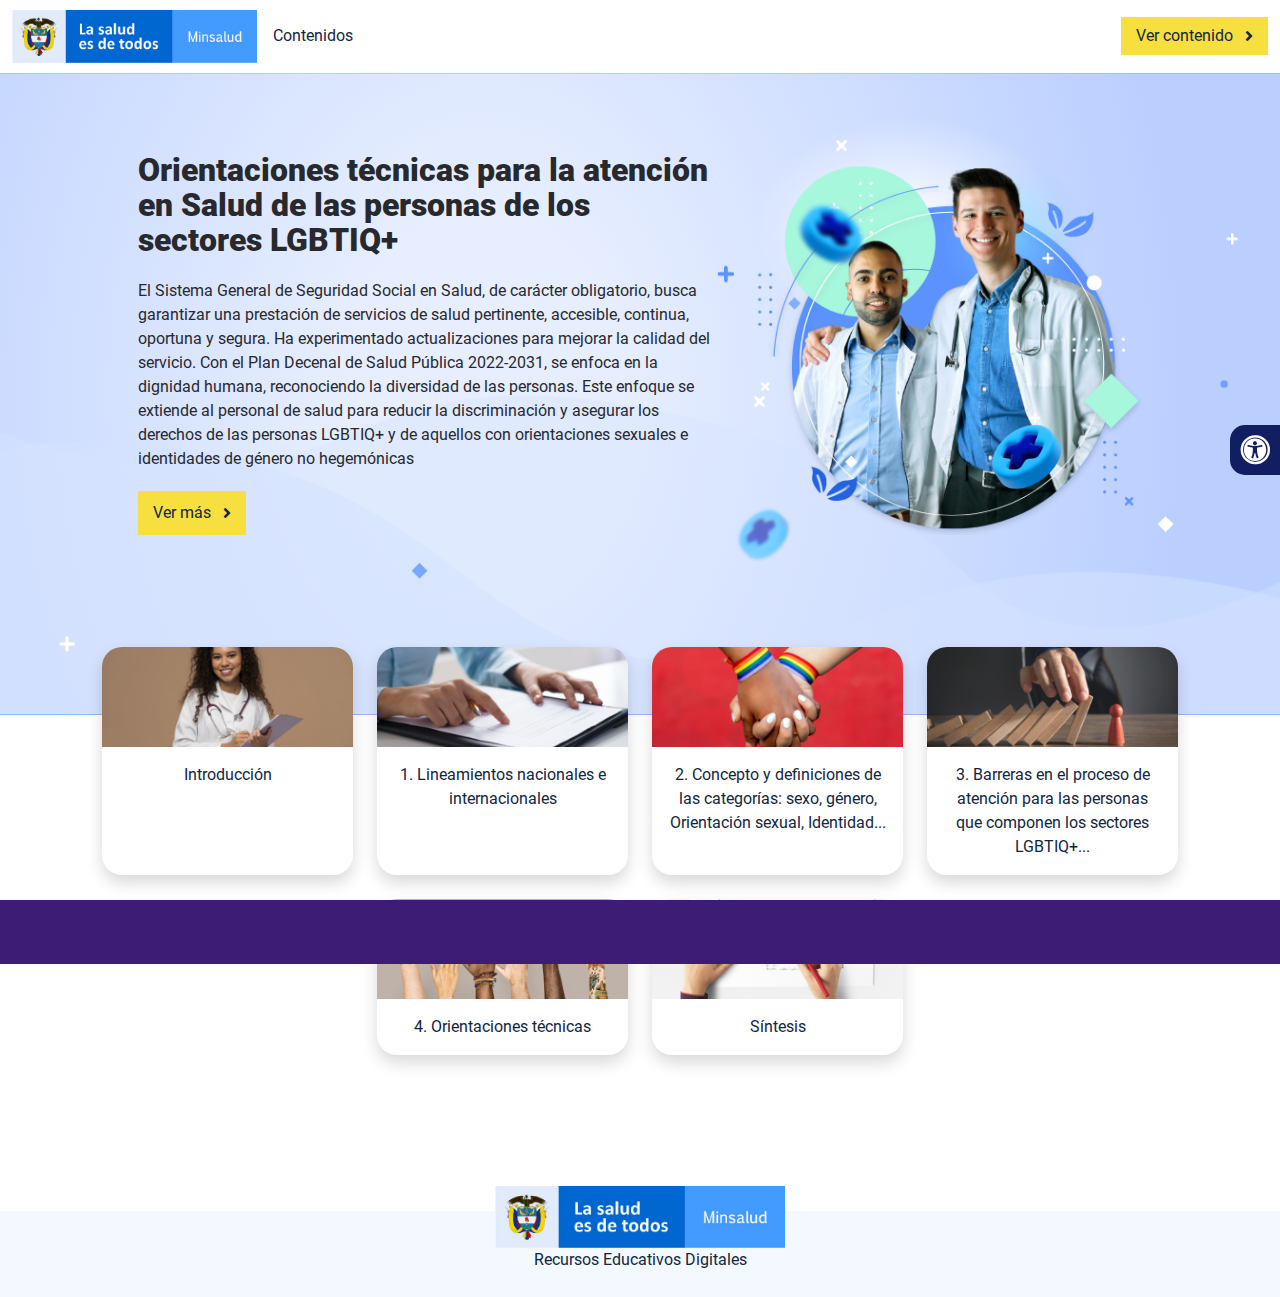
==== commit a00b10a3: "se realizan ajustes" ====
--- a/index.html
+++ b/index.html
@@ -1 +1 @@
-<!DOCTYPE html><html lang=""><head><meta charset="utf-8"><meta http-equiv="X-UA-Compatible" content="IE=edge"><meta name="viewport" content="width=device-width,initial-scale=1"><link rel="icon" href="favicon.ico"><title>Orientaciones técnicas para la atención en Salud de las personas de los sectores LGBTIQ+</title><link href="css/chunk-01486571.97da5f0c.css" rel="prefetch"><link href="css/chunk-019598b4.a67093c7.css" rel="prefetch"><link href="css/chunk-1c3a7ae6.a67093c7.css" rel="prefetch"><link href="css/chunk-4e410830.d277c5d5.css" rel="prefetch"><link href="css/chunk-50f1484a.7106e980.css" rel="prefetch"><link href="css/chunk-70cf02ae.a67093c7.css" rel="prefetch"><link href="css/chunk-73811e5c.a67093c7.css" rel="prefetch"><link href="css/chunk-759933fd.124e4026.css" rel="prefetch"><link href="css/chunk-9b1c4f28.a67093c7.css" rel="prefetch"><link href="css/chunk-b5768118.a67093c7.css" rel="prefetch"><link href="css/chunk-da688802.553b4f2d.css" rel="prefetch"><link href="css/chunk-ec42f290.a67093c7.css" rel="prefetch"><link href="css/chunk-f6b4836c.a67093c7.css" rel="prefetch"><link href="css/comple.61db8168.css" rel="prefetch"><link href="css/creditos.e7d61c33.css" rel="prefetch"><link href="css/glosario.0fc7a0b9.css" rel="prefetch"><link href="css/intro.d277c5d5.css" rel="prefetch"><link href="css/referencias.dc114620.css" rel="prefetch"><link href="css/tema1.b735126b.css" rel="prefetch"><link href="css/tema2.d27f8ecf.css" rel="prefetch"><link href="css/tema3.a027d4bb.css" rel="prefetch"><link href="css/tema4.d277c5d5.css" rel="prefetch"><link href="js/chunk-01486571.2f714246.js" rel="prefetch"><link href="js/chunk-019598b4.0d5794cf.js" rel="prefetch"><link href="js/chunk-1c3a7ae6.2c3231da.js" rel="prefetch"><link href="js/chunk-1fd0d98a.03463124.js" rel="prefetch"><link href="js/chunk-2d0c031e.32b44feb.js" rel="prefetch"><link href="js/chunk-2d0c1cc1.0aaf412e.js" rel="prefetch"><link href="js/chunk-2d20edf4.67b95bca.js" rel="prefetch"><link href="js/chunk-2d20efc9.21f60c10.js" rel="prefetch"><link href="js/chunk-2d2297e9.b1a0eeb3.js" rel="prefetch"><link href="js/chunk-32f2441c.2595eaaf.js" rel="prefetch"><link href="js/chunk-4754745c.f7bfb543.js" rel="prefetch"><link href="js/chunk-4a378c9e.6d8ff3a6.js" rel="prefetch"><link href="js/chunk-4e410830.4c17d290.js" rel="prefetch"><link href="js/chunk-50f1484a.99dcb319.js" rel="prefetch"><link href="js/chunk-63c50802.42909c19.js" rel="prefetch"><link href="js/chunk-6ae87db0.f0e44883.js" rel="prefetch"><link href="js/chunk-70cf02ae.17ec95ee.js" rel="prefetch"><link href="js/chunk-71b7bde8.66a00431.js" rel="prefetch"><link href="js/chunk-73811e5c.3b4724b6.js" rel="prefetch"><link href="js/chunk-756614a8.a35fa76b.js" rel="prefetch"><link href="js/chunk-759933fd.765fdc7e.js" rel="prefetch"><link href="js/chunk-760ecdc0.b8dbfbfd.js" rel="prefetch"><link href="js/chunk-9b1c4f28.9695bc8f.js" rel="prefetch"><link href="js/chunk-aeba2614.67980316.js" rel="prefetch"><link href="js/chunk-b5768118.91637d8c.js" rel="prefetch"><link href="js/chunk-be077ba8.ba1cb6cc.js" rel="prefetch"><link href="js/chunk-cb526bc0.53d2f765.js" rel="prefetch"><link href="js/chunk-d4847814.db8cf0f2.js" rel="prefetch"><link href="js/chunk-da688802.4ad4bded.js" rel="prefetch"><link href="js/chunk-dfda403c.4f19d435.js" rel="prefetch"><link href="js/chunk-ec42f290.c294b61c.js" rel="prefetch"><link href="js/chunk-f6b4836c.5b421850.js" rel="prefetch"><link href="js/comple.0531dc5b.js" rel="prefetch"><link href="js/creditos.417f2194.js" rel="prefetch"><link href="js/glosario.93fc1a3e.js" rel="prefetch"><link href="js/intro.82cc6b14.js" rel="prefetch"><link href="js/referencias.6741c784.js" rel="prefetch"><link href="js/tema1.23685d74.js" rel="prefetch"><link href="js/tema2.7d3af41a.js" rel="prefetch"><link href="js/tema3.3bfd73d2.js" rel="prefetch"><link href="js/tema4.abbeee10.js" rel="prefetch"><link href="css/app.1ed49345.css" rel="preload" as="style"><link href="css/chunk-vendors.3abe504d.css" rel="preload" as="style"><link href="js/app.11e77b03.js" rel="preload" as="script"><link href="js/chunk-vendors.ab877605.js" rel="preload" as="script"><link href="css/chunk-vendors.3abe504d.css" rel="stylesheet"><link href="css/app.1ed49345.css" rel="stylesheet"></head><body><noscript><strong>We're sorry but Orientaciones técnicas para la atención en Salud de las personas de los sectores LGBTIQ+ doesn't work properly without JavaScript enabled. Please enable it to continue.</strong></noscript><div id="app"></div><script src="js/chunk-vendors.ab877605.js"></script><script src="js/app.11e77b03.js"></script></body></html>+<!DOCTYPE html><html lang=""><head><meta charset="utf-8"><meta http-equiv="X-UA-Compatible" content="IE=edge"><meta name="viewport" content="width=device-width,initial-scale=1"><link rel="icon" href="favicon.ico"><title>Orientaciones técnicas para la atención en Salud de las personas de los sectores LGBTIQ+</title><link href="css/chunk-01486571.97da5f0c.css" rel="prefetch"><link href="css/chunk-019598b4.a67093c7.css" rel="prefetch"><link href="css/chunk-1c3a7ae6.a67093c7.css" rel="prefetch"><link href="css/chunk-4e410830.d277c5d5.css" rel="prefetch"><link href="css/chunk-50f1484a.7106e980.css" rel="prefetch"><link href="css/chunk-70cf02ae.a67093c7.css" rel="prefetch"><link href="css/chunk-73811e5c.a67093c7.css" rel="prefetch"><link href="css/chunk-759933fd.124e4026.css" rel="prefetch"><link href="css/chunk-9b1c4f28.a67093c7.css" rel="prefetch"><link href="css/chunk-b5768118.a67093c7.css" rel="prefetch"><link href="css/chunk-da688802.553b4f2d.css" rel="prefetch"><link href="css/chunk-ec42f290.a67093c7.css" rel="prefetch"><link href="css/chunk-f6b4836c.a67093c7.css" rel="prefetch"><link href="css/comple.61db8168.css" rel="prefetch"><link href="css/creditos.e7d61c33.css" rel="prefetch"><link href="css/glosario.0fc7a0b9.css" rel="prefetch"><link href="css/intro.d277c5d5.css" rel="prefetch"><link href="css/referencias.dc114620.css" rel="prefetch"><link href="css/tema1.b735126b.css" rel="prefetch"><link href="css/tema2.d27f8ecf.css" rel="prefetch"><link href="css/tema3.a027d4bb.css" rel="prefetch"><link href="css/tema4.d277c5d5.css" rel="prefetch"><link href="js/chunk-01486571.2f714246.js" rel="prefetch"><link href="js/chunk-019598b4.0d5794cf.js" rel="prefetch"><link href="js/chunk-1c3a7ae6.2c3231da.js" rel="prefetch"><link href="js/chunk-1fd0d98a.03463124.js" rel="prefetch"><link href="js/chunk-2d0c031e.32b44feb.js" rel="prefetch"><link href="js/chunk-2d0c1cc1.0aaf412e.js" rel="prefetch"><link href="js/chunk-2d20edf4.67b95bca.js" rel="prefetch"><link href="js/chunk-2d20efc9.21f60c10.js" rel="prefetch"><link href="js/chunk-2d2297e9.b1a0eeb3.js" rel="prefetch"><link href="js/chunk-32f2441c.2595eaaf.js" rel="prefetch"><link href="js/chunk-4754745c.f7bfb543.js" rel="prefetch"><link href="js/chunk-4a378c9e.6d8ff3a6.js" rel="prefetch"><link href="js/chunk-4e410830.4c17d290.js" rel="prefetch"><link href="js/chunk-50f1484a.99dcb319.js" rel="prefetch"><link href="js/chunk-63c50802.42909c19.js" rel="prefetch"><link href="js/chunk-6ae87db0.f0e44883.js" rel="prefetch"><link href="js/chunk-70cf02ae.17ec95ee.js" rel="prefetch"><link href="js/chunk-71b7bde8.66a00431.js" rel="prefetch"><link href="js/chunk-73811e5c.3b4724b6.js" rel="prefetch"><link href="js/chunk-756614a8.a35fa76b.js" rel="prefetch"><link href="js/chunk-759933fd.765fdc7e.js" rel="prefetch"><link href="js/chunk-760ecdc0.b8dbfbfd.js" rel="prefetch"><link href="js/chunk-9b1c4f28.9695bc8f.js" rel="prefetch"><link href="js/chunk-aeba2614.67980316.js" rel="prefetch"><link href="js/chunk-b5768118.91637d8c.js" rel="prefetch"><link href="js/chunk-be077ba8.ba1cb6cc.js" rel="prefetch"><link href="js/chunk-cb526bc0.53d2f765.js" rel="prefetch"><link href="js/chunk-d4847814.db8cf0f2.js" rel="prefetch"><link href="js/chunk-da688802.4ad4bded.js" rel="prefetch"><link href="js/chunk-dfda403c.4f19d435.js" rel="prefetch"><link href="js/chunk-ec42f290.c294b61c.js" rel="prefetch"><link href="js/chunk-f6b4836c.5b421850.js" rel="prefetch"><link href="js/comple.0531dc5b.js" rel="prefetch"><link href="js/creditos.417f2194.js" rel="prefetch"><link href="js/glosario.93fc1a3e.js" rel="prefetch"><link href="js/intro.82cc6b14.js" rel="prefetch"><link href="js/referencias.6741c784.js" rel="prefetch"><link href="js/tema1.1e469420.js" rel="prefetch"><link href="js/tema2.7d3af41a.js" rel="prefetch"><link href="js/tema3.3bfd73d2.js" rel="prefetch"><link href="js/tema4.abbeee10.js" rel="prefetch"><link href="css/app.aa61eaeb.css" rel="preload" as="style"><link href="css/chunk-vendors.3abe504d.css" rel="preload" as="style"><link href="js/app.b2739b6d.js" rel="preload" as="script"><link href="js/chunk-vendors.ab877605.js" rel="preload" as="script"><link href="css/chunk-vendors.3abe504d.css" rel="stylesheet"><link href="css/app.aa61eaeb.css" rel="stylesheet"></head><body><noscript><strong>We're sorry but Orientaciones técnicas para la atención en Salud de las personas de los sectores LGBTIQ+ doesn't work properly without JavaScript enabled. Please enable it to continue.</strong></noscript><div id="app"></div><script src="js/chunk-vendors.ab877605.js"></script><script src="js/app.b2739b6d.js"></script></body></html>--- a/css/app.aa61eaeb.css
+++ b/css/app.aa61eaeb.css
@@ -0,0 +1 @@
+.banner-principal h1,.banner-principal h2,.banner-principal h3,.banner-principal h4,.banner-principal h5,.banner-principal h6,.banner-principal p{color:#27292d}.banner-principal__img{position:relative}.banner-principal__img>div{position:absolute}.banner-principal__info{display:flex;flex-direction:column;justify-content:center}.banner-principal__programa{display:flex;align-items:center;margin-bottom:20px}.banner-principal__componente{margin-bottom:20px}.banner-principal__componente h1{line-height:1.1em}@media (max-width:576px){.banner-principal__componente h1{font-size:2em}}.banner-principal__descripcion{margin-bottom:20px}.banner-principal__row{justify-content:space-around}.banner-principal__row .banner-principal__img{padding-right:1.5rem!important}@media (min-width:576px){.banner-principal__row .banner-principal__img{padding-right:3rem!important}}.banner-principal__img{align-self:center;padding-top:1.5rem;padding-bottom:1.5rem}@media (min-width:576px){.banner-principal__img{padding-top:3rem!important;padding-bottom:3rem!important}}.logo-container[data-v-4d022ea0]{transform:translateY(-25px)}.logo[data-v-4d022ea0]{width:290px}.footer[data-v-4d022ea0]{background-color:#f3f9ff;border-bottom-right-radius:0!important;border-bottom-left-radius:0!important}.footer__all-round[data-v-4d022ea0]{border-bottom-right-radius:20px!important;border-bottom-left-radius:20px!important}.footer p[data-v-4d022ea0]{color:#727997;line-height:1.2em}.banner-background{background-color:#5b92fe;background-size:cover;background-position:50%;padding-bottom:100px}.contenido{transform:translateY(-100px)}.contenido__tarjeta{overflow:hidden}.contenido__tarjeta__img{height:100px;background-size:cover;background-position:50%;background-repeat:no-repeat}.inicio .footer{border-radius:0!important}.resultados-aprendizaje__item{margin-bottom:20px}.resultados-aprendizaje__item:last-child{margin-bottom:0}.desarrollo-contenidos__item{display:flex;align-items:center;justify-content:space-between;margin-bottom:25px;padding:5px;border-radius:5px}.desarrollo-contenidos__item__texto{display:flex;align-items:center;color:#12263f}.desarrollo-contenidos__item__icono{display:block;background-color:#f3f9ff;font-size:20px;font-weight:900;text-align:center;padding:10px;line-height:1em;width:40px;margin-right:15px}.desarrollo-contenidos__item:last-child{margin-bottom:0}.desarrollo-contenidos__item:hover{background-color:#f3f9ff;font-weight:900;color:#111e61}.creditos-inicio{border-bottom-left-radius:0!important;border-bottom-right-radius:0!important}.creditos-inicio__container hr{margin:15px 0}.creditos-inicio__titulo{display:flex;align-items:center}.creditos-inicio__imagenes{display:flex;flex-wrap:wrap}.creditos-inicio__imagenes img{width:auto;max-height:60px;margin-right:15px;margin-top:5px;margin-bottom:5px}[data-aos][data-aos][data-aos-duration="50"],body[data-aos-duration="50"] [data-aos]{transition-duration:50ms}[data-aos][data-aos][data-aos-delay="50"],body[data-aos-delay="50"] [data-aos]{transition-delay:0s}[data-aos][data-aos][data-aos-delay="50"].aos-animate,body[data-aos-delay="50"] [data-aos].aos-animate{transition-delay:50ms}[data-aos][data-aos][data-aos-duration="100"],body[data-aos-duration="100"] [data-aos]{transition-duration:.1s}[data-aos][data-aos][data-aos-delay="100"],body[data-aos-delay="100"] [data-aos]{transition-delay:0s}[data-aos][data-aos][data-aos-delay="100"].aos-animate,body[data-aos-delay="100"] [data-aos].aos-animate{transition-delay:.1s}[data-aos][data-aos][data-aos-duration="150"],body[data-aos-duration="150"] [data-aos]{transition-duration:.15s}[data-aos][data-aos][data-aos-delay="150"],body[data-aos-delay="150"] [data-aos]{transition-delay:0s}[data-aos][data-aos][data-aos-delay="150"].aos-animate,body[data-aos-delay="150"] [data-aos].aos-animate{transition-delay:.15s}[data-aos][data-aos][data-aos-duration="200"],body[data-aos-duration="200"] [data-aos]{transition-duration:.2s}[data-aos][data-aos][data-aos-delay="200"],body[data-aos-delay="200"] [data-aos]{transition-delay:0s}[data-aos][data-aos][data-aos-delay="200"].aos-animate,body[data-aos-delay="200"] [data-aos].aos-animate{transition-delay:.2s}[data-aos][data-aos][data-aos-duration="250"],body[data-aos-duration="250"] [data-aos]{transition-duration:.25s}[data-aos][data-aos][data-aos-delay="250"],body[data-aos-delay="250"] [data-aos]{transition-delay:0s}[data-aos][data-aos][data-aos-delay="250"].aos-animate,body[data-aos-delay="250"] [data-aos].aos-animate{transition-delay:.25s}[data-aos][data-aos][data-aos-duration="300"],body[data-aos-duration="300"] [data-aos]{transition-duration:.3s}[data-aos][data-aos][data-aos-delay="300"],body[data-aos-delay="300"] [data-aos]{transition-delay:0s}[data-aos][data-aos][data-aos-delay="300"].aos-animate,body[data-aos-delay="300"] [data-aos].aos-animate{transition-delay:.3s}[data-aos][data-aos][data-aos-duration="350"],body[data-aos-duration="350"] [data-aos]{transition-duration:.35s}[data-aos][data-aos][data-aos-delay="350"],body[data-aos-delay="350"] [data-aos]{transition-delay:0s}[data-aos][data-aos][data-aos-delay="350"].aos-animate,body[data-aos-delay="350"] [data-aos].aos-animate{transition-delay:.35s}[data-aos][data-aos][data-aos-duration="400"],body[data-aos-duration="400"] [data-aos]{transition-duration:.4s}[data-aos][data-aos][data-aos-delay="400"],body[data-aos-delay="400"] [data-aos]{transition-delay:0s}[data-aos][data-aos][data-aos-delay="400"].aos-animate,body[data-aos-delay="400"] [data-aos].aos-animate{transition-delay:.4s}[data-aos][data-aos][data-aos-duration="450"],body[data-aos-duration="450"] [data-aos]{transition-duration:.45s}[data-aos][data-aos][data-aos-delay="450"],body[data-aos-delay="450"] [data-aos]{transition-delay:0s}[data-aos][data-aos][data-aos-delay="450"].aos-animate,body[data-aos-delay="450"] [data-aos].aos-animate{transition-delay:.45s}[data-aos][data-aos][data-aos-duration="500"],body[data-aos-duration="500"] [data-aos]{transition-duration:.5s}[data-aos][data-aos][data-aos-delay="500"],body[data-aos-delay="500"] [data-aos]{transition-delay:0s}[data-aos][data-aos][data-aos-delay="500"].aos-animate,body[data-aos-delay="500"] [data-aos].aos-animate{transition-delay:.5s}[data-aos][data-aos][data-aos-duration="550"],body[data-aos-duration="550"] [data-aos]{transition-duration:.55s}[data-aos][data-aos][data-aos-delay="550"],body[data-aos-delay="550"] [data-aos]{transition-delay:0s}[data-aos][data-aos][data-aos-delay="550"].aos-animate,body[data-aos-delay="550"] [data-aos].aos-animate{transition-delay:.55s}[data-aos][data-aos][data-aos-duration="600"],body[data-aos-duration="600"] [data-aos]{transition-duration:.6s}[data-aos][data-aos][data-aos-delay="600"],body[data-aos-delay="600"] [data-aos]{transition-delay:0s}[data-aos][data-aos][data-aos-delay="600"].aos-animate,body[data-aos-delay="600"] [data-aos].aos-animate{transition-delay:.6s}[data-aos][data-aos][data-aos-duration="650"],body[data-aos-duration="650"] [data-aos]{transition-duration:.65s}[data-aos][data-aos][data-aos-delay="650"],body[data-aos-delay="650"] [data-aos]{transition-delay:0s}[data-aos][data-aos][data-aos-delay="650"].aos-animate,body[data-aos-delay="650"] [data-aos].aos-animate{transition-delay:.65s}[data-aos][data-aos][data-aos-duration="700"],body[data-aos-duration="700"] [data-aos]{transition-duration:.7s}[data-aos][data-aos][data-aos-delay="700"],body[data-aos-delay="700"] [data-aos]{transition-delay:0s}[data-aos][data-aos][data-aos-delay="700"].aos-animate,body[data-aos-delay="700"] [data-aos].aos-animate{transition-delay:.7s}[data-aos][data-aos][data-aos-duration="750"],body[data-aos-duration="750"] [data-aos]{transition-duration:.75s}[data-aos][data-aos][data-aos-delay="750"],body[data-aos-delay="750"] [data-aos]{transition-delay:0s}[data-aos][data-aos][data-aos-delay="750"].aos-animate,body[data-aos-delay="750"] [data-aos].aos-animate{transition-delay:.75s}[data-aos][data-aos][data-aos-duration="800"],body[data-aos-duration="800"] [data-aos]{transition-duration:.8s}[data-aos][data-aos][data-aos-delay="800"],body[data-aos-delay="800"] [data-aos]{transition-delay:0s}[data-aos][data-aos][data-aos-delay="800"].aos-animate,body[data-aos-delay="800"] [data-aos].aos-animate{transition-delay:.8s}[data-aos][data-aos][data-aos-duration="850"],body[data-aos-duration="850"] [data-aos]{transition-duration:.85s}[data-aos][data-aos][data-aos-delay="850"],body[data-aos-delay="850"] [data-aos]{transition-delay:0s}[data-aos][data-aos][data-aos-delay="850"].aos-animate,body[data-aos-delay="850"] [data-aos].aos-animate{transition-delay:.85s}[data-aos][data-aos][data-aos-duration="900"],body[data-aos-duration="900"] [data-aos]{transition-duration:.9s}[data-aos][data-aos][data-aos-delay="900"],body[data-aos-delay="900"] [data-aos]{transition-delay:0s}[data-aos][data-aos][data-aos-delay="900"].aos-animate,body[data-aos-delay="900"] [data-aos].aos-animate{transition-delay:.9s}[data-aos][data-aos][data-aos-duration="950"],body[data-aos-duration="950"] [data-aos]{transition-duration:.95s}[data-aos][data-aos][data-aos-delay="950"],body[data-aos-delay="950"] [data-aos]{transition-delay:0s}[data-aos][data-aos][data-aos-delay="950"].aos-animate,body[data-aos-delay="950"] [data-aos].aos-animate{transition-delay:.95s}[data-aos][data-aos][data-aos-duration="1000"],body[data-aos-duration="1000"] [data-aos]{transition-duration:1s}[data-aos][data-aos][data-aos-delay="1000"],body[data-aos-delay="1000"] [data-aos]{transition-delay:0s}[data-aos][data-aos][data-aos-delay="1000"].aos-animate,body[data-aos-delay="1000"] [data-aos].aos-animate{transition-delay:1s}[data-aos][data-aos][data-aos-duration="1050"],body[data-aos-duration="1050"] [data-aos]{transition-duration:1.05s}[data-aos][data-aos][data-aos-delay="1050"],body[data-aos-delay="1050"] [data-aos]{transition-delay:0s}[data-aos][data-aos][data-aos-delay="1050"].aos-animate,body[data-aos-delay="1050"] [data-aos].aos-animate{transition-delay:1.05s}[data-aos][data-aos][data-aos-duration="1100"],body[data-aos-duration="1100"] [data-aos]{transition-duration:1.1s}[data-aos][data-aos][data-aos-delay="1100"],body[data-aos-delay="1100"] [data-aos]{transition-delay:0s}[data-aos][data-aos][data-aos-delay="1100"].aos-animate,body[data-aos-delay="1100"] [data-aos].aos-animate{transition-delay:1.1s}[data-aos][data-aos][data-aos-duration="1150"],body[data-aos-duration="1150"] [data-aos]{transition-duration:1.15s}[data-aos][data-aos][data-aos-delay="1150"],body[data-aos-delay="1150"] [data-aos]{transition-delay:0s}[data-aos][data-aos][data-aos-delay="1150"].aos-animate,body[data-aos-delay="1150"] [data-aos].aos-animate{transition-delay:1.15s}[data-aos][data-aos][data-aos-duration="1200"],body[data-aos-duration="1200"] [data-aos]{transition-duration:1.2s}[data-aos][data-aos][data-aos-delay="1200"],body[data-aos-delay="1200"] [data-aos]{transition-delay:0s}[data-aos][data-aos][data-aos-delay="1200"].aos-animate,body[data-aos-delay="1200"] [data-aos].aos-animate{transition-delay:1.2s}[data-aos][data-aos][data-aos-duration="1250"],body[data-aos-duration="1250"] [data-aos]{transition-duration:1.25s}[data-aos][data-aos][data-aos-delay="1250"],body[data-aos-delay="1250"] [data-aos]{transition-delay:0s}[data-aos][data-aos][data-aos-delay="1250"].aos-animate,body[data-aos-delay="1250"] [data-aos].aos-animate{transition-delay:1.25s}[data-aos][data-aos][data-aos-duration="1300"],body[data-aos-duration="1300"] [data-aos]{transition-duration:1.3s}[data-aos][data-aos][data-aos-delay="1300"],body[data-aos-delay="1300"] [data-aos]{transition-delay:0s}[data-aos][data-aos][data-aos-delay="1300"].aos-animate,body[data-aos-delay="1300"] [data-aos].aos-animate{transition-delay:1.3s}[data-aos][data-aos][data-aos-duration="1350"],body[data-aos-duration="1350"] [data-aos]{transition-duration:1.35s}[data-aos][data-aos][data-aos-delay="1350"],body[data-aos-delay="1350"] [data-aos]{transition-delay:0s}[data-aos][data-aos][data-aos-delay="1350"].aos-animate,body[data-aos-delay="1350"] [data-aos].aos-animate{transition-delay:1.35s}[data-aos][data-aos][data-aos-duration="1400"],body[data-aos-duration="1400"] [data-aos]{transition-duration:1.4s}[data-aos][data-aos][data-aos-delay="1400"],body[data-aos-delay="1400"] [data-aos]{transition-delay:0s}[data-aos][data-aos][data-aos-delay="1400"].aos-animate,body[data-aos-delay="1400"] [data-aos].aos-animate{transition-delay:1.4s}[data-aos][data-aos][data-aos-duration="1450"],body[data-aos-duration="1450"] [data-aos]{transition-duration:1.45s}[data-aos][data-aos][data-aos-delay="1450"],body[data-aos-delay="1450"] [data-aos]{transition-delay:0s}[data-aos][data-aos][data-aos-delay="1450"].aos-animate,body[data-aos-delay="1450"] [data-aos].aos-animate{transition-delay:1.45s}[data-aos][data-aos][data-aos-duration="1500"],body[data-aos-duration="1500"] [data-aos]{transition-duration:1.5s}[data-aos][data-aos][data-aos-delay="1500"],body[data-aos-delay="1500"] [data-aos]{transition-delay:0s}[data-aos][data-aos][data-aos-delay="1500"].aos-animate,body[data-aos-delay="1500"] [data-aos].aos-animate{transition-delay:1.5s}[data-aos][data-aos][data-aos-duration="1550"],body[data-aos-duration="1550"] [data-aos]{transition-duration:1.55s}[data-aos][data-aos][data-aos-delay="1550"],body[data-aos-delay="1550"] [data-aos]{transition-delay:0s}[data-aos][data-aos][data-aos-delay="1550"].aos-animate,body[data-aos-delay="1550"] [data-aos].aos-animate{transition-delay:1.55s}[data-aos][data-aos][data-aos-duration="1600"],body[data-aos-duration="1600"] [data-aos]{transition-duration:1.6s}[data-aos][data-aos][data-aos-delay="1600"],body[data-aos-delay="1600"] [data-aos]{transition-delay:0s}[data-aos][data-aos][data-aos-delay="1600"].aos-animate,body[data-aos-delay="1600"] [data-aos].aos-animate{transition-delay:1.6s}[data-aos][data-aos][data-aos-duration="1650"],body[data-aos-duration="1650"] [data-aos]{transition-duration:1.65s}[data-aos][data-aos][data-aos-delay="1650"],body[data-aos-delay="1650"] [data-aos]{transition-delay:0s}[data-aos][data-aos][data-aos-delay="1650"].aos-animate,body[data-aos-delay="1650"] [data-aos].aos-animate{transition-delay:1.65s}[data-aos][data-aos][data-aos-duration="1700"],body[data-aos-duration="1700"] [data-aos]{transition-duration:1.7s}[data-aos][data-aos][data-aos-delay="1700"],body[data-aos-delay="1700"] [data-aos]{transition-delay:0s}[data-aos][data-aos][data-aos-delay="1700"].aos-animate,body[data-aos-delay="1700"] [data-aos].aos-animate{transition-delay:1.7s}[data-aos][data-aos][data-aos-duration="1750"],body[data-aos-duration="1750"] [data-aos]{transition-duration:1.75s}[data-aos][data-aos][data-aos-delay="1750"],body[data-aos-delay="1750"] [data-aos]{transition-delay:0s}[data-aos][data-aos][data-aos-delay="1750"].aos-animate,body[data-aos-delay="1750"] [data-aos].aos-animate{transition-delay:1.75s}[data-aos][data-aos][data-aos-duration="1800"],body[data-aos-duration="1800"] [data-aos]{transition-duration:1.8s}[data-aos][data-aos][data-aos-delay="1800"],body[data-aos-delay="1800"] [data-aos]{transition-delay:0s}[data-aos][data-aos][data-aos-delay="1800"].aos-animate,body[data-aos-delay="1800"] [data-aos].aos-animate{transition-delay:1.8s}[data-aos][data-aos][data-aos-duration="1850"],body[data-aos-duration="1850"] [data-aos]{transition-duration:1.85s}[data-aos][data-aos][data-aos-delay="1850"],body[data-aos-delay="1850"] [data-aos]{transition-delay:0s}[data-aos][data-aos][data-aos-delay="1850"].aos-animate,body[data-aos-delay="1850"] [data-aos].aos-animate{transition-delay:1.85s}[data-aos][data-aos][data-aos-duration="1900"],body[data-aos-duration="1900"] [data-aos]{transition-duration:1.9s}[data-aos][data-aos][data-aos-delay="1900"],body[data-aos-delay="1900"] [data-aos]{transition-delay:0s}[data-aos][data-aos][data-aos-delay="1900"].aos-animate,body[data-aos-delay="1900"] [data-aos].aos-animate{transition-delay:1.9s}[data-aos][data-aos][data-aos-duration="1950"],body[data-aos-duration="1950"] [data-aos]{transition-duration:1.95s}[data-aos][data-aos][data-aos-delay="1950"],body[data-aos-delay="1950"] [data-aos]{transition-delay:0s}[data-aos][data-aos][data-aos-delay="1950"].aos-animate,body[data-aos-delay="1950"] [data-aos].aos-animate{transition-delay:1.95s}[data-aos][data-aos][data-aos-duration="2000"],body[data-aos-duration="2000"] [data-aos]{transition-duration:2s}[data-aos][data-aos][data-aos-delay="2000"],body[data-aos-delay="2000"] [data-aos]{transition-delay:0s}[data-aos][data-aos][data-aos-delay="2000"].aos-animate,body[data-aos-delay="2000"] [data-aos].aos-animate{transition-delay:2s}[data-aos][data-aos][data-aos-duration="2050"],body[data-aos-duration="2050"] [data-aos]{transition-duration:2.05s}[data-aos][data-aos][data-aos-delay="2050"],body[data-aos-delay="2050"] [data-aos]{transition-delay:0s}[data-aos][data-aos][data-aos-delay="2050"].aos-animate,body[data-aos-delay="2050"] [data-aos].aos-animate{transition-delay:2.05s}[data-aos][data-aos][data-aos-duration="2100"],body[data-aos-duration="2100"] [data-aos]{transition-duration:2.1s}[data-aos][data-aos][data-aos-delay="2100"],body[data-aos-delay="2100"] [data-aos]{transition-delay:0s}[data-aos][data-aos][data-aos-delay="2100"].aos-animate,body[data-aos-delay="2100"] [data-aos].aos-animate{transition-delay:2.1s}[data-aos][data-aos][data-aos-duration="2150"],body[data-aos-duration="2150"] [data-aos]{transition-duration:2.15s}[data-aos][data-aos][data-aos-delay="2150"],body[data-aos-delay="2150"] [data-aos]{transition-delay:0s}[data-aos][data-aos][data-aos-delay="2150"].aos-animate,body[data-aos-delay="2150"] [data-aos].aos-animate{transition-delay:2.15s}[data-aos][data-aos][data-aos-duration="2200"],body[data-aos-duration="2200"] [data-aos]{transition-duration:2.2s}[data-aos][data-aos][data-aos-delay="2200"],body[data-aos-delay="2200"] [data-aos]{transition-delay:0s}[data-aos][data-aos][data-aos-delay="2200"].aos-animate,body[data-aos-delay="2200"] [data-aos].aos-animate{transition-delay:2.2s}[data-aos][data-aos][data-aos-duration="2250"],body[data-aos-duration="2250"] [data-aos]{transition-duration:2.25s}[data-aos][data-aos][data-aos-delay="2250"],body[data-aos-delay="2250"] [data-aos]{transition-delay:0s}[data-aos][data-aos][data-aos-delay="2250"].aos-animate,body[data-aos-delay="2250"] [data-aos].aos-animate{transition-delay:2.25s}[data-aos][data-aos][data-aos-duration="2300"],body[data-aos-duration="2300"] [data-aos]{transition-duration:2.3s}[data-aos][data-aos][data-aos-delay="2300"],body[data-aos-delay="2300"] [data-aos]{transition-delay:0s}[data-aos][data-aos][data-aos-delay="2300"].aos-animate,body[data-aos-delay="2300"] [data-aos].aos-animate{transition-delay:2.3s}[data-aos][data-aos][data-aos-duration="2350"],body[data-aos-duration="2350"] [data-aos]{transition-duration:2.35s}[data-aos][data-aos][data-aos-delay="2350"],body[data-aos-delay="2350"] [data-aos]{transition-delay:0s}[data-aos][data-aos][data-aos-delay="2350"].aos-animate,body[data-aos-delay="2350"] [data-aos].aos-animate{transition-delay:2.35s}[data-aos][data-aos][data-aos-duration="2400"],body[data-aos-duration="2400"] [data-aos]{transition-duration:2.4s}[data-aos][data-aos][data-aos-delay="2400"],body[data-aos-delay="2400"] [data-aos]{transition-delay:0s}[data-aos][data-aos][data-aos-delay="2400"].aos-animate,body[data-aos-delay="2400"] [data-aos].aos-animate{transition-delay:2.4s}[data-aos][data-aos][data-aos-duration="2450"],body[data-aos-duration="2450"] [data-aos]{transition-duration:2.45s}[data-aos][data-aos][data-aos-delay="2450"],body[data-aos-delay="2450"] [data-aos]{transition-delay:0s}[data-aos][data-aos][data-aos-delay="2450"].aos-animate,body[data-aos-delay="2450"] [data-aos].aos-animate{transition-delay:2.45s}[data-aos][data-aos][data-aos-duration="2500"],body[data-aos-duration="2500"] [data-aos]{transition-duration:2.5s}[data-aos][data-aos][data-aos-delay="2500"],body[data-aos-delay="2500"] [data-aos]{transition-delay:0s}[data-aos][data-aos][data-aos-delay="2500"].aos-animate,body[data-aos-delay="2500"] [data-aos].aos-animate{transition-delay:2.5s}[data-aos][data-aos][data-aos-duration="2550"],body[data-aos-duration="2550"] [data-aos]{transition-duration:2.55s}[data-aos][data-aos][data-aos-delay="2550"],body[data-aos-delay="2550"] [data-aos]{transition-delay:0s}[data-aos][data-aos][data-aos-delay="2550"].aos-animate,body[data-aos-delay="2550"] [data-aos].aos-animate{transition-delay:2.55s}[data-aos][data-aos][data-aos-duration="2600"],body[data-aos-duration="2600"] [data-aos]{transition-duration:2.6s}[data-aos][data-aos][data-aos-delay="2600"],body[data-aos-delay="2600"] [data-aos]{transition-delay:0s}[data-aos][data-aos][data-aos-delay="2600"].aos-animate,body[data-aos-delay="2600"] [data-aos].aos-animate{transition-delay:2.6s}[data-aos][data-aos][data-aos-duration="2650"],body[data-aos-duration="2650"] [data-aos]{transition-duration:2.65s}[data-aos][data-aos][data-aos-delay="2650"],body[data-aos-delay="2650"] [data-aos]{transition-delay:0s}[data-aos][data-aos][data-aos-delay="2650"].aos-animate,body[data-aos-delay="2650"] [data-aos].aos-animate{transition-delay:2.65s}[data-aos][data-aos][data-aos-duration="2700"],body[data-aos-duration="2700"] [data-aos]{transition-duration:2.7s}[data-aos][data-aos][data-aos-delay="2700"],body[data-aos-delay="2700"] [data-aos]{transition-delay:0s}[data-aos][data-aos][data-aos-delay="2700"].aos-animate,body[data-aos-delay="2700"] [data-aos].aos-animate{transition-delay:2.7s}[data-aos][data-aos][data-aos-duration="2750"],body[data-aos-duration="2750"] [data-aos]{transition-duration:2.75s}[data-aos][data-aos][data-aos-delay="2750"],body[data-aos-delay="2750"] [data-aos]{transition-delay:0s}[data-aos][data-aos][data-aos-delay="2750"].aos-animate,body[data-aos-delay="2750"] [data-aos].aos-animate{transition-delay:2.75s}[data-aos][data-aos][data-aos-duration="2800"],body[data-aos-duration="2800"] [data-aos]{transition-duration:2.8s}[data-aos][data-aos][data-aos-delay="2800"],body[data-aos-delay="2800"] [data-aos]{transition-delay:0s}[data-aos][data-aos][data-aos-delay="2800"].aos-animate,body[data-aos-delay="2800"] [data-aos].aos-animate{transition-delay:2.8s}[data-aos][data-aos][data-aos-duration="2850"],body[data-aos-duration="2850"] [data-aos]{transition-duration:2.85s}[data-aos][data-aos][data-aos-delay="2850"],body[data-aos-delay="2850"] [data-aos]{transition-delay:0s}[data-aos][data-aos][data-aos-delay="2850"].aos-animate,body[data-aos-delay="2850"] [data-aos].aos-animate{transition-delay:2.85s}[data-aos][data-aos][data-aos-duration="2900"],body[data-aos-duration="2900"] [data-aos]{transition-duration:2.9s}[data-aos][data-aos][data-aos-delay="2900"],body[data-aos-delay="2900"] [data-aos]{transition-delay:0s}[data-aos][data-aos][data-aos-delay="2900"].aos-animate,body[data-aos-delay="2900"] [data-aos].aos-animate{transition-delay:2.9s}[data-aos][data-aos][data-aos-duration="2950"],body[data-aos-duration="2950"] [data-aos]{transition-duration:2.95s}[data-aos][data-aos][data-aos-delay="2950"],body[data-aos-delay="2950"] [data-aos]{transition-delay:0s}[data-aos][data-aos][data-aos-delay="2950"].aos-animate,body[data-aos-delay="2950"] [data-aos].aos-animate{transition-delay:2.95s}[data-aos][data-aos][data-aos-duration="3000"],body[data-aos-duration="3000"] [data-aos]{transition-duration:3s}[data-aos][data-aos][data-aos-delay="3000"],body[data-aos-delay="3000"] [data-aos]{transition-delay:0s}[data-aos][data-aos][data-aos-delay="3000"].aos-animate,body[data-aos-delay="3000"] [data-aos].aos-animate{transition-delay:3s}[data-aos]{pointer-events:none}[data-aos].aos-animate{pointer-events:auto}[data-aos][data-aos][data-aos-easing=linear],body[data-aos-easing=linear] [data-aos]{transition-timing-function:cubic-bezier(.25,.25,.75,.75)}[data-aos][data-aos][data-aos-easing=ease],body[data-aos-easing=ease] [data-aos]{transition-timing-function:ease}[data-aos][data-aos][data-aos-easing=ease-in],body[data-aos-easing=ease-in] [data-aos]{transition-timing-function:ease-in}[data-aos][data-aos][data-aos-easing=ease-out],body[data-aos-easing=ease-out] [data-aos]{transition-timing-function:ease-out}[data-aos][data-aos][data-aos-easing=ease-in-out],body[data-aos-easing=ease-in-out] [data-aos]{transition-timing-function:ease-in-out}[data-aos][data-aos][data-aos-easing=ease-in-back],body[data-aos-easing=ease-in-back] [data-aos]{transition-timing-function:cubic-bezier(.6,-.28,.735,.045)}[data-aos][data-aos][data-aos-easing=ease-out-back],body[data-aos-easing=ease-out-back] [data-aos]{transition-timing-function:cubic-bezier(.175,.885,.32,1.275)}[data-aos][data-aos][data-aos-easing=ease-in-out-back],body[data-aos-easing=ease-in-out-back] [data-aos]{transition-timing-function:cubic-bezier(.68,-.55,.265,1.55)}[data-aos][data-aos][data-aos-easing=ease-in-sine],body[data-aos-easing=ease-in-sine] [data-aos]{transition-timing-function:cubic-bezier(.47,0,.745,.715)}[data-aos][data-aos][data-aos-easing=ease-out-sine],body[data-aos-easing=ease-out-sine] [data-aos]{transition-timing-function:cubic-bezier(.39,.575,.565,1)}[data-aos][data-aos][data-aos-easing=ease-in-out-sine],body[data-aos-easing=ease-in-out-sine] [data-aos]{transition-timing-function:cubic-bezier(.445,.05,.55,.95)}[data-aos][data-aos][data-aos-easing=ease-in-quad],body[data-aos-easing=ease-in-quad] [data-aos]{transition-timing-function:cubic-bezier(.55,.085,.68,.53)}[data-aos][data-aos][data-aos-easing=ease-out-quad],body[data-aos-easing=ease-out-quad] [data-aos]{transition-timing-function:cubic-bezier(.25,.46,.45,.94)}[data-aos][data-aos][data-aos-easing=ease-in-out-quad],body[data-aos-easing=ease-in-out-quad] [data-aos]{transition-timing-function:cubic-bezier(.455,.03,.515,.955)}[data-aos][data-aos][data-aos-easing=ease-in-cubic],body[data-aos-easing=ease-in-cubic] [data-aos]{transition-timing-function:cubic-bezier(.55,.085,.68,.53)}[data-aos][data-aos][data-aos-easing=ease-out-cubic],body[data-aos-easing=ease-out-cubic] [data-aos]{transition-timing-function:cubic-bezier(.25,.46,.45,.94)}[data-aos][data-aos][data-aos-easing=ease-in-out-cubic],body[data-aos-easing=ease-in-out-cubic] [data-aos]{transition-timing-function:cubic-bezier(.455,.03,.515,.955)}[data-aos][data-aos][data-aos-easing=ease-in-quart],body[data-aos-easing=ease-in-quart] [data-aos]{transition-timing-function:cubic-bezier(.55,.085,.68,.53)}[data-aos][data-aos][data-aos-easing=ease-out-quart],body[data-aos-easing=ease-out-quart] [data-aos]{transition-timing-function:cubic-bezier(.25,.46,.45,.94)}[data-aos][data-aos][data-aos-easing=ease-in-out-quart],body[data-aos-easing=ease-in-out-quart] [data-aos]{transition-timing-function:cubic-bezier(.455,.03,.515,.955)}@media screen{html:not(.no-js) [data-aos^=fade][data-aos^=fade]{opacity:0;transition-property:opacity,transform}html:not(.no-js) [data-aos^=fade][data-aos^=fade].aos-animate{opacity:1;transform:none}html:not(.no-js) [data-aos=fade-up]{transform:translate3d(0,100px,0)}html:not(.no-js) [data-aos=fade-down]{transform:translate3d(0,-100px,0)}html:not(.no-js) [data-aos=fade-right]{transform:translate3d(-100px,0,0)}html:not(.no-js) [data-aos=fade-left]{transform:translate3d(100px,0,0)}html:not(.no-js) [data-aos=fade-up-right]{transform:translate3d(-100px,100px,0)}html:not(.no-js) [data-aos=fade-up-left]{transform:translate3d(100px,100px,0)}html:not(.no-js) [data-aos=fade-down-right]{transform:translate3d(-100px,-100px,0)}html:not(.no-js) [data-aos=fade-down-left]{transform:translate3d(100px,-100px,0)}html:not(.no-js) [data-aos^=zoom][data-aos^=zoom]{opacity:0;transition-property:opacity,transform}html:not(.no-js) [data-aos^=zoom][data-aos^=zoom].aos-animate{opacity:1;transform:translateZ(0) scale(1)}html:not(.no-js) [data-aos=zoom-in]{transform:scale(.6)}html:not(.no-js) [data-aos=zoom-in-up]{transform:translate3d(0,100px,0) scale(.6)}html:not(.no-js) [data-aos=zoom-in-down]{transform:translate3d(0,-100px,0) scale(.6)}html:not(.no-js) [data-aos=zoom-in-right]{transform:translate3d(-100px,0,0) scale(.6)}html:not(.no-js) [data-aos=zoom-in-left]{transform:translate3d(100px,0,0) scale(.6)}html:not(.no-js) [data-aos=zoom-out]{transform:scale(1.2)}html:not(.no-js) [data-aos=zoom-out-up]{transform:translate3d(0,100px,0) scale(1.2)}html:not(.no-js) [data-aos=zoom-out-down]{transform:translate3d(0,-100px,0) scale(1.2)}html:not(.no-js) [data-aos=zoom-out-right]{transform:translate3d(-100px,0,0) scale(1.2)}html:not(.no-js) [data-aos=zoom-out-left]{transform:translate3d(100px,0,0) scale(1.2)}html:not(.no-js) [data-aos^=flip][data-aos^=flip]{-webkit-backface-visibility:hidden;backface-visibility:hidden;transition-property:transform}html:not(.no-js) [data-aos=flip-left]{transform:perspective(2500px) rotateY(-100deg)}html:not(.no-js) [data-aos=flip-left].aos-animate{transform:perspective(2500px) rotateY(0)}html:not(.no-js) [data-aos=flip-right]{transform:perspective(2500px) rotateY(100deg)}html:not(.no-js) [data-aos=flip-right].aos-animate{transform:perspective(2500px) rotateY(0)}html:not(.no-js) [data-aos=flip-up]{transform:perspective(2500px) rotateX(-100deg)}html:not(.no-js) [data-aos=flip-up].aos-animate{transform:perspective(2500px) rotateX(0)}html:not(.no-js) [data-aos=flip-down]{transform:perspective(2500px) rotateX(100deg)}html:not(.no-js) [data-aos=flip-down].aos-animate{transform:perspective(2500px) rotateX(0)}}*,:after,:before{box-sizing:inherit}html{height:100%;line-height:1.15;box-sizing:border-box;-webkit-font-smoothing:antialiased;-moz-osx-font-smoothing:grayscale;-webkit-text-size-adjust:100%;-ms-text-size-adjust:100%;text-rendering:optimizeLegibility}a,abbr,acronym,address,applet,article,aside,audio,b,big,blockquote,body,canvas,caption,center,cite,code,dd,del,details,dfn,div,dl,dt,em,embed,fieldset,figcaption,figure,footer,form,h1,h2,h3,h4,h5,h6,header,hgroup,html,i,iframe,img,ins,kbd,label,legend,li,mark,menu,nav,object,ol,output,p,pre,q,ruby,s,samp,section,small,span,strike,strong,sub,summary,sup,table,tbody,td,tfoot,th,thead,time,tr,tt,u,ul,var,video{margin:0;padding:0;border:0;outline:0;background:transparent;vertical-align:baseline}article,aside,details,figcaption,figure,footer,header,main,menu,nav,section,summary{display:block}[hidden],template{display:none}hr{box-sizing:content-box;height:0;border-bottom:1px solid #e8e8e8;border-left:0;border-right:0;border-top:0;margin:1.5em 0;overflow:visible}[hidden]{display:none}a{font-family:Roboto,sans-serif;font-size:1em;font-weight:400;text-decoration:none;color:#12263f;background-color:transparent;transition:all .15s ease-in-out;-webkit-text-decoration-skip:objects}a:active,a:hover{outline-width:0}a:active,a:focus,a:hover{color:#014ad8}[type=button],[type=reset],[type=submit],button{-webkit-appearance:none;-moz-appearance:none;appearance:none;cursor:pointer;display:inline-block;vertical-align:middle;border:0;border-radius:5px;color:#12263f;background-color:#f7df3f;font-family:Roboto,sans-serif;font-weight:400;font-size:1em;-webkit-font-smoothing:antialiased;line-height:1em;white-space:nowrap;text-decoration:none;text-transform:none;padding:.75em 1.5em;margin:0;-webkit-user-select:none;-moz-user-select:none;-ms-user-select:none;user-select:none;overflow:visible;transition:background-color .15s ease-in-out}[type=button]:focus,[type=button]:hover,[type=reset]:focus,[type=reset]:hover,[type=submit]:focus,[type=submit]:hover,button:focus,button:hover{background-color:#f7df3f;color:#12263f}[type=button]:disabled,[type=reset]:disabled,[type=submit]:disabled,button:disabled{cursor:not-allowed;opacity:.5}[type=button]:disabled:hover,[type=reset]:disabled:hover,[type=submit]:disabled:hover,button:disabled:hover{background-color:#f7df3f}input,select,textarea{margin:0;display:block;font-family:Roboto,sans-serif;font-size:16px}input{overflow:visible}[type=color],[type=date],[type=datetime-local],[type=datetime],[type=email],[type=month],[type=number],[type=password],[type=search],[type=tel],[type=text],[type=time],[type=url],[type=week],input:not([type]),select,select[multiple],textarea{background-color:#fff;border:1px solid #e8e8e8;border-radius:5px;box-shadow:inset 0 1px 3px rgba(0,0,0,.06);box-sizing:inherit;margin-bottom:.75em;padding:.5em;transition:border-color .15s ease-in-out;width:100%}[type=color]:hover,[type=date]:hover,[type=datetime-local]:hover,[type=datetime]:hover,[type=email]:hover,[type=month]:hover,[type=number]:hover,[type=password]:hover,[type=search]:hover,[type=tel]:hover,[type=text]:hover,[type=time]:hover,[type=url]:hover,[type=week]:hover,input:not([type]):hover,select:hover,select[multiple]:hover,textarea:hover{border-color:shade(#e8e8e8,20%)}[type=color]:focus,[type=date]:focus,[type=datetime-local]:focus,[type=datetime]:focus,[type=email]:focus,[type=month]:focus,[type=number]:focus,[type=password]:focus,[type=search]:focus,[type=tel]:focus,[type=text]:focus,[type=time]:focus,[type=url]:focus,[type=week]:focus,input:not([type]):focus,select:focus,select[multiple]:focus,textarea:focus{border-color:#3c1c74;box-shadow:inset 0 1px 3px rgba(0,0,0,.06),0 0 5px rgba(66,129,254,.7);outline:none}[type=color]:disabled,[type=date]:disabled,[type=datetime-local]:disabled,[type=datetime]:disabled,[type=email]:disabled,[type=month]:disabled,[type=number]:disabled,[type=password]:disabled,[type=search]:disabled,[type=tel]:disabled,[type=text]:disabled,[type=time]:disabled,[type=url]:disabled,[type=week]:disabled,input:not([type]):disabled,select:disabled,select[multiple]:disabled,textarea:disabled{background-color:shade(#fff,5%);cursor:not-allowed}[type=color]:disabled:hover,[type=date]:disabled:hover,[type=datetime-local]:disabled:hover,[type=datetime]:disabled:hover,[type=email]:disabled:hover,[type=month]:disabled:hover,[type=number]:disabled:hover,[type=password]:disabled:hover,[type=search]:disabled:hover,[type=tel]:disabled:hover,[type=text]:disabled:hover,[type=time]:disabled:hover,[type=url]:disabled:hover,[type=week]:disabled:hover,input:not([type]):disabled:hover,select:disabled:hover,select[multiple]:disabled:hover,textarea:disabled:hover{border:1px solid #e8e8e8}select{text-transform:none;max-width:100%;border-radius:5px}::-webkit-file-upload-button{background-color:#f7df3f;border:none;cursor:pointer;color:#12263f;border-radius:5px;padding:.75em 1.5em}::-webkit-file-upload-button:hover{background-color:#f7df3f}optgroup{font-weight:700}fieldset{border:1px solid #e8e8e8;background-color:transparent;padding:1.5em;-webkit-margin-start:0;-webkit-margin-end:0;-webkit-padding-before:1.5em;-webkit-padding-start:1.5em;-webkit-padding-end:1.5em;-webkit-padding-after:1.5em}legend{box-sizing:border-box;color:inherit;display:table;max-width:100%;padding:0;white-space:normal;font-weight:600;-webkit-padding-start:0;-webkit-padding-end:0}label,legend{margin-bottom:.375em}label{display:block;font-size:1em;font-family:Roboto,sans-serif;font-weight:900}textarea{overflow:auto;resize:vertical}[type=checkbox],[type=radio]{box-sizing:border-box;padding:0;display:inline;margin-right:.375em}[type=number]::-webkit-inner-spin-button,[type=number]::-webkit-outer-spin-button{height:auto}[type=search]{-webkit-appearance:textfield;outline-offset:-2px}[type=search]::-webkit-search-cancel-button,[type=search]::-webkit-search-decoration{-webkit-appearance:none;-moz-appearance:none}::-moz-placeholder{color:#999}:-ms-input-placeholder{color:#999}::placeholder{color:#999}::-webkit-file-upload-button{-webkit-appearance:button;-moz-appearance:button;font:inherit}[type=file]{margin-bottom:.75em;width:100%}[type=button],[type=reset],[type=submit],button{-webkit-appearance:button}[type=button]::-moz-focus-inner,[type=reset]::-moz-focus-inner,[type=submit]::-moz-focus-inner,button::-moz-focus-inner{border-style:none;padding:0}[type=button]:-moz-focusring,[type=reset]:-moz-focusring,[type=submit]:-moz-focusring,button:-moz-focusring{outline:1px dotted ButtonText}progress{vertical-align:baseline}ol,ul{list-style:none;margin-bottom:1em}dt{font-weight:700}figure,img,picture,svg{margin:0;width:100%;max-width:100%}figcaption{display:block;background-color:#e8e8e8;padding:.75em 1.5em;font-size:.8em;font-weight:700}img,svg{display:block;border-style:none}svg:not(:root){overflow:hidden}audio,canvas,progress,video{display:inline-block}audio:not([controls]){display:none;height:0}template{display:none}table{border-collapse:collapse;border-spacing:0;table-layout:fixed;width:100%}td,th,tr{vertical-align:middle}td,th{border:1px solid #e8e8e8;padding:.75em}th{font-size:.875em;line-height:1.2}td{line-height:1.5}body{font-size:16px;font-weight:400;line-height:1.5}body,h1,h2,h3,h4,h5,h6{color:#12263f;font-family:Roboto,sans-serif}h1,h2,h3,h4,h5,h6{font-weight:900;line-height:1.2;margin:0 0 .75em}h1{font-size:2em}h2{font-size:1.5em}h3{font-size:1.25em}h4{font-size:1.125em}h5{font-size:1em}h6{font-size:.875em}p{font-family:Roboto,sans-serif;font-size:1em;font-weight:400;line-height:1.5;color:#12263f;margin-bottom:1em}b,strong{font-weight:700}dfn,em,i{font-style:italic}br{line-height:2em}u{text-decoration:underline}code,kbd,pre,samp{color:#727997;font-family:Lucida Console,Courier New,monospace;font-size:1em}sub,sup{font-size:75%;line-height:0;position:relative;vertical-align:baseline}sub{bottom:-.25em}sup{top:-.5em}small{font-size:80%}mark{background-color:#ffeb3b;color:#000}abbr[title]{border-bottom:none;text-decoration:underline;-webkit-text-decoration:underline dotted;text-decoration:underline dotted}blockquote,q{quotes:none}::selection{background:#2196f3!important;color:#fff!important;text-shadow:none}::-moz-selection{background:#2196f3!important;color:#fff!important;text-shadow:none}img::selection{background:transparent}img::-moz-selection{background:transparent}body{-webkit-tap-highlight-color:#2196F3!important}details,menu{display:block}summary{display:list-item}@media print{*,:after,:before,:first-letter,:first-line{background:transparent!important;color:#000!important;box-shadow:none!important;text-shadow:none!important}a,a:visited{text-decoration:underline}a[href]:after{content:" (" attr(href) ")"}a abbr[title]:after{content:" (" attr(title) ")"}a[href^="#"]:after,a[href^="javascript:"]:after{content:""}blockquote,pre{border:1px solid #999;page-break-inside:avoid}thead{display:table-header-group}img,tr{page-break-inside:avoid}img{max-width:100%!important}h2,h3,p{orphans:3;widows:3}h2,h3{page-break-after:avoid}}@font-face{font-family:Roboto;font-style:normal;font-weight:100;font-display:swap;src:local("Roboto Thin"),local("Roboto-Thin"),url(/fonts/roboto-100.woff2) format("woff2");unicode-range:U+00??,U+0131,U+0152-0153,U+02bb-02bc,U+02c6,U+02da,U+02dc,U+2000-206f,U+2074,U+20ac,U+2122,U+2191,U+2193,U+2212,U+2215,U+feff,U+fffd}@font-face{font-family:Roboto;font-style:italic;font-weight:100;font-display:swap;src:local("Roboto Thin Italic"),local("Roboto-Thin-Italic"),url(/fonts/roboto-100-italic.woff2) format("woff2");unicode-range:U+00??,U+0131,U+0152-0153,U+02bb-02bc,U+02c6,U+02da,U+02dc,U+2000-206f,U+2074,U+20ac,U+2122,U+2191,U+2193,U+2212,U+2215,U+feff,U+fffd}@font-face{font-family:Roboto;font-style:normal;font-weight:400;font-display:swap;src:local("Roboto Regular"),local("Roboto-Regular"),url(/fonts/roboto-400.woff2) format("woff2");unicode-range:U+00??,U+0131,U+0152-0153,U+02bb-02bc,U+02c6,U+02da,U+02dc,U+2000-206f,U+2074,U+20ac,U+2122,U+2191,U+2193,U+2212,U+2215,U+feff,U+fffd}@font-face{font-family:Roboto;font-style:italic;font-weight:400;font-display:swap;src:local("Roboto Regular Italic"),local("Roboto-Regular-Italic"),url(/fonts/roboto-400-italic.woff2) format("woff2");unicode-range:U+00??,U+0131,U+0152-0153,U+02bb-02bc,U+02c6,U+02da,U+02dc,U+2000-206f,U+2074,U+20ac,U+2122,U+2191,U+2193,U+2212,U+2215,U+feff,U+fffd}@font-face{font-family:Roboto;font-style:normal;font-weight:700;font-display:swap;src:local("Roboto Bold"),local("Roboto-Bold"),url(/fonts/roboto-700.woff2) format("woff2");unicode-range:U+00??,U+0131,U+0152-0153,U+02bb-02bc,U+02c6,U+02da,U+02dc,U+2000-206f,U+2074,U+20ac,U+2122,U+2191,U+2193,U+2212,U+2215,U+feff,U+fffd}@font-face{font-family:Roboto;font-style:italic;font-weight:700;font-display:swap;src:local("Roboto Bold Italic"),local("Roboto-Bold-Italic"),url(/fonts/roboto-700-italic.woff2) format("woff2");unicode-range:U+00??,U+0131,U+0152-0153,U+02bb-02bc,U+02c6,U+02da,U+02dc,U+2000-206f,U+2074,U+20ac,U+2122,U+2191,U+2193,U+2212,U+2215,U+feff,U+fffd}@font-face{font-family:Roboto;font-style:normal;font-weight:900;font-display:swap;src:local("Roboto Black"),local("Roboto-Black"),url(/fonts/roboto-900.woff2) format("woff2");unicode-range:U+00??,U+0131,U+0152-0153,U+02bb-02bc,U+02c6,U+02da,U+02dc,U+2000-206f,U+2074,U+20ac,U+2122,U+2191,U+2193,U+2212,U+2215,U+feff,U+fffd}@font-face{font-family:Roboto;font-style:italic;font-weight:900;font-display:swap;src:local("Roboto Black Italic"),local("Roboto-Black-Italic"),url(/fonts/roboto-900-italic.woff2) format("woff2");unicode-range:U+00??,U+0131,U+0152-0153,U+02bb-02bc,U+02c6,U+02da,U+02dc,U+2000-206f,U+2074,U+20ac,U+2122,U+2191,U+2193,U+2212,U+2215,U+feff,U+fffd}.h1,.h2,.h3,.h4,.h5,.h6,.titulo-principal__numero span{font-family:Roboto,sans-serif;font-weight:900;line-height:1.2;margin:0 0 .75em;color:#12263f}.h1,.titulo-principal__numero span{font-size:2em}.h2{font-size:1.5em}.h3{font-size:1.25em}.h4{font-size:1.125em}.h5{font-size:1em}.h6{font-size:.875em}.text-small{font-size:.8em}.text-thin,.texto-thin{font-weight:100}.text-regular,.texto-regular{font-weight:400}.text-bold,.texto-bold{font-weight:700}.text-black,.texto-black{font-weight:900}.text-center,.texto-centro{text-align:center}.text-white,.text-white *,.text-white--hover:active,.text-white--hover:active *,.text-white--hover:focus,.text-white--hover:focus *,.text-white--hover:hover,.text-white--hover:hover *,.text-white i,.text-white span,.texto-blanco,.texto-blanco *,.texto-blanco--hover:active,.texto-blanco--hover:active *,.texto-blanco--hover:focus,.texto-blanco--hover:focus *,.texto-blanco--hover:hover,.texto-blanco--hover:hover *,.texto-blanco i,.texto-blanco span{color:#fff!important}.titulo-principal{border-bottom:3px solid #e8e8e8;margin-bottom:48px;padding-bottom:20px;display:flex;align-items:center}.titulo-principal__numero{min-width:45px;height:45px;margin-right:15px;position:relative;background-color:#5b92fe}.titulo-principal__numero span{margin-bottom:0;position:absolute;top:50%;left:50%;transform:translate(-50%,-50%)}.titulo-principal__numero:before{content:"";position:absolute;width:20px;height:20px;transform:translateX(5px) translateY(-13px) rotate(45deg);transform-origin:center;background-color:#5b92fe;right:0;bottom:0}.titulo-principal h1{margin-bottom:0}.titulo-principal.color-primario .titulo-principal__numero{background-color:#5b92fe}.titulo-principal.color-primario .titulo-principal__numero span{color:#12263f}.titulo-principal.color-secundario .titulo-principal__numero{background-color:#a7f7dd}.titulo-principal.color-secundario .titulo-principal__numero span{color:#12263f}.titulo-principal.color-acento-contenido .titulo-principal__numero{background-color:#3c1c74}.titulo-principal.color-acento-contenido .titulo-principal__numero span{color:#fff}.titulo-principal.color-acento-botones .titulo-principal__numero{background-color:#f7df3f}.titulo-principal.color-acento-botones .titulo-principal__numero span{color:#12263f}.titulo-segundo{margin-bottom:48px}.titulo-segundo:after{content:"";display:block;height:2px;width:100%;border-left-color:#5b92fe;background-color:#5b92fe}.titulo-tercero{margin-bottom:36px}.titulo-cuarto,.titulo-quinto{margin-bottom:24px}.titulo-quinto{text-align:center}.titulo-quinto>*{display:inline-block;border-bottom:4px solid #5b92fe;padding:0 15px 5px;position:relative}.titulo-quinto>:before{content:"";display:block;position:absolute;transform:translate(-50%,-50%);width:0;height:0;border-left:10px solid transparent;border-right:10px solid transparent;border-top:10px solid;left:50%;top:calc(100% + 6px);border-top-color:#5b92fe}.titulo-quinto.color-primario>*{border-bottom-color:#5b92fe!important}.titulo-quinto.color-primario>:before{border-top-color:#5b92fe}.titulo-quinto.color-secundario>*{border-bottom-color:#a7f7dd!important}.titulo-quinto.color-secundario>:before{border-top-color:#a7f7dd}.titulo-quinto.color-acento-contenido>*{border-bottom-color:#3c1c74!important}.titulo-quinto.color-acento-contenido>:before{border-top-color:#3c1c74}.titulo-quinto.color-acento-botones>*{border-bottom-color:#f7df3f!important}.titulo-quinto.color-acento-botones>:before{border-top-color:#f7df3f}.titulo-sexto{margin-bottom:24px;border-left:5px solid;padding:5px 0 5px 15px}.titulo-sexto h5{display:inline-block;margin-right:10px;margin-bottom:0}.titulo-sexto.color-primario{border-left-color:#5b92fe}.titulo-sexto.color-secundario{border-left-color:#a7f7dd}.titulo-sexto.color-acento-contenido{border-left-color:#3c1c74}.titulo-sexto.color-acento-botones{border-left-color:#f7df3f}.etiqueta{padding:2px 6px 5px;margin-right:5px;color:#fff;background-color:#5b92fe}.cajon{position:relative}.cajon:before{content:"";display:block;width:25px;height:10px;position:absolute;top:0;left:0}.cajon.color-primario{background-color:#fff}.cajon.color-primario:before{background-color:#5b92fe}.cajon.color-secundario{background-color:#fff}.cajon.color-secundario:before{background-color:#a7f7dd}.cajon.color-acento-contenido{background-color:#8353d6}.cajon.color-acento-contenido:before{background-color:#3c1c74}.cajon.color-acento-botones{background-color:#fefcea}.cajon.color-acento-botones:before{background-color:#f7df3f}.cajon-b{position:relative}.cajon-b:before{content:"";display:block;position:absolute;opacity:.35;top:0;left:0;right:60%;bottom:50%}.cajon-b>*{position:relative}.cajon-b.arriba-derecha:before{top:0;left:60%;right:0;bottom:50%}.cajon-b.abajo-derecha:before{top:50%;left:60%;right:0;bottom:0}.cajon-b.abajo-izquierda:before{top:50%;left:0;right:60%;bottom:0}.cajon-b.color-primario:before{background-color:#5b92fe}.cajon-b.color-secundario:before{background-color:#a7f7dd}.cajon-b.color-acento-contenido:before{background-color:#3c1c74}.cajon-b.color-acento-botones:before{background-color:#f7df3f}.lista-ol--cuadro li,.lista-ol li,.lista-ul--color li,.lista-ul--separador li,.lista-ul li{margin-bottom:10px}.lista-ol--cuadro li>span:first-of-type,.lista-ol li>span:first-of-type,.lista-ul--color li>span:first-of-type,.lista-ul--separador li>span:first-of-type,.lista-ul li>span:first-of-type{margin-right:5px}.lista-ol--separador li,.lista-ul--separador li{padding-bottom:15px;margin-bottom:15px;border-bottom:1px solid #b0c0d2}.lista-ol--separador li:last-child,.lista-ul--separador li:last-child{padding-bottom:0;border-bottom:none}.lista-ol--cuadro__vineta{background-color:#3c1c74;display:inline-block;min-width:24px;height:24px;color:#fff;position:relative;margin-right:8px;vertical-align:top}.lista-ol--cuadro__vineta span{position:absolute;top:50%;left:50%;transform:translate(-50%,-50%);line-height:1em}.lista-ul--color li>i:first-of-type,.lista-ul--separador li>i:first-of-type,.lista-ul li>i:first-of-type{position:relative;top:4px;margin-right:7px;vertical-align:top}.lista-ul--color li ul,.lista-ul--separador li ul,.lista-ul li ul{padding-left:15px}.lista-ul--color li ul .lista-ul__vineta:before,.lista-ul--separador li ul .lista-ul__vineta:before,.lista-ul li ul .lista-ul__vineta:before{content:"- "}.lista-ul__vineta{top:0!important}.lista-ul__vineta:before{content:"• ";line-height:1em}.lista-ul--color li>i:first-of-type{color:#3c1c74}a{cursor:pointer}p a{text-decoration:underline}.boton,.boton--sm{background-color:#f7df3f;color:#12263f;padding:10px 15px;border-radius:5px;display:inline-block;display:inline-flex;align-items:center;transform:scale(1)}.boton *,.boton--sm *{color:#12263f}.boton--sm span+i,.boton span+i{margin-left:8px}.boton--sm:active,.boton--sm:focus,.boton--sm:hover,.boton:active,.boton:focus,.boton:hover{background-color:#f7df3f;transform:scale(1.05)}.boton--sm:active *,.boton--sm:focus *,.boton--sm:hover *,.boton:active *,.boton:focus *,.boton:hover *{color:#12263f}.boton--sm{padding:5px 10px}.boton.color-primario,.color-primario.boton--sm{background-color:#5b92fe}.boton.color-primario *,.color-primario.boton--sm *{color:#12263f}.boton.color-primario:active,.boton.color-primario:focus,.boton.color-primario:hover,.color-primario.boton--sm:active,.color-primario.boton--sm:focus,.color-primario.boton--sm:hover{background-color:#5b92fe}.boton.color-primario:active *,.boton.color-primario:focus *,.boton.color-primario:hover *,.color-primario.boton--sm:active *,.color-primario.boton--sm:focus *,.color-primario.boton--sm:hover *{color:#12263f}.boton.color-secundario,.color-secundario.boton--sm{background-color:#a7f7dd}.boton.color-secundario *,.color-secundario.boton--sm *{color:#12263f}.boton.color-secundario:active,.boton.color-secundario:focus,.boton.color-secundario:hover,.color-secundario.boton--sm:active,.color-secundario.boton--sm:focus,.color-secundario.boton--sm:hover{background-color:#a7f7dd}.boton.color-secundario:active *,.boton.color-secundario:focus *,.boton.color-secundario:hover *,.color-secundario.boton--sm:active *,.color-secundario.boton--sm:focus *,.color-secundario.boton--sm:hover *{color:#12263f}.boton.color-acento-contenido,.color-acento-contenido.boton--sm{background-color:#3c1c74}.boton.color-acento-contenido *,.color-acento-contenido.boton--sm *{color:#fff}.boton.color-acento-contenido:active,.boton.color-acento-contenido:focus,.boton.color-acento-contenido:hover,.color-acento-contenido.boton--sm:active,.color-acento-contenido.boton--sm:focus,.color-acento-contenido.boton--sm:hover{background-color:#3c1c74}.boton.color-acento-contenido:active *,.boton.color-acento-contenido:focus *,.boton.color-acento-contenido:hover *,.color-acento-contenido.boton--sm:active *,.color-acento-contenido.boton--sm:focus *,.color-acento-contenido.boton--sm:hover *{color:#fff}.boton.color-acento-botones,.color-acento-botones.boton--sm{background-color:#f7df3f}.boton.color-acento-botones *,.color-acento-botones.boton--sm *{color:#12263f}.boton.color-acento-botones:active,.boton.color-acento-botones:focus,.boton.color-acento-botones:hover,.color-acento-botones.boton--sm:active,.color-acento-botones.boton--sm:focus,.color-acento-botones.boton--sm:hover{background-color:#f7df3f}.boton.color-acento-botones:active *,.boton.color-acento-botones:focus *,.boton.color-acento-botones:hover *,.color-acento-botones.boton--sm:active *,.color-acento-botones.boton--sm:focus *,.color-acento-botones.boton--sm:hover *{color:#12263f}.info-state,.info-state-bg,.info-state-bg p,.info-state p{color:#03a9f4}.info-state-bg{background-color:#edf9ff}.success-state,.success-state-bg,.success-state-bg label,.success-state-bg p,.success-state label,.success-state p{color:#449d48}.success-state-bg [type=color],.success-state-bg [type=date],.success-state-bg [type=datetime-local],.success-state-bg [type=datetime],.success-state-bg [type=email],.success-state-bg [type=month],.success-state-bg [type=number],.success-state-bg [type=password],.success-state-bg [type=search],.success-state-bg [type=tel],.success-state-bg [type=text],.success-state-bg [type=time],.success-state-bg [type=url],.success-state-bg [type=week],.success-state-bg input:not([type]),.success-state-bg select,.success-state-bg select[multiple],.success-state-bg textarea,.success-state [type=color],.success-state [type=date],.success-state [type=datetime-local],.success-state [type=datetime],.success-state [type=email],.success-state [type=month],.success-state [type=number],.success-state [type=password],.success-state [type=search],.success-state [type=tel],.success-state [type=text],.success-state [type=time],.success-state [type=url],.success-state [type=week],.success-state input:not([type]),.success-state select,.success-state select[multiple],.success-state textarea{background-color:#fcfefc;border-color:#6ec071;color:#449d48}.success-state-bg [type=color]:focus,.success-state-bg [type=date]:focus,.success-state-bg [type=datetime-local]:focus,.success-state-bg [type=datetime]:focus,.success-state-bg [type=email]:focus,.success-state-bg [type=month]:focus,.success-state-bg [type=number]:focus,.success-state-bg [type=password]:focus,.success-state-bg [type=search]:focus,.success-state-bg [type=tel]:focus,.success-state-bg [type=text]:focus,.success-state-bg [type=time]:focus,.success-state-bg [type=url]:focus,.success-state-bg [type=week]:focus,.success-state-bg input:not([type]):focus,.success-state-bg select:focus,.success-state-bg select[multiple]:focus,.success-state-bg textarea:focus,.success-state [type=color]:focus,.success-state [type=date]:focus,.success-state [type=datetime-local]:focus,.success-state [type=datetime]:focus,.success-state [type=email]:focus,.success-state [type=month]:focus,.success-state [type=number]:focus,.success-state [type=password]:focus,.success-state [type=search]:focus,.success-state [type=tel]:focus,.success-state [type=text]:focus,.success-state [type=time]:focus,.success-state [type=url]:focus,.success-state [type=week]:focus,.success-state input:not([type]):focus,.success-state select:focus,.success-state select[multiple]:focus,.success-state textarea:focus{border-color:#6ec071;box-shadow:inset 0 1px 3px rgba(0,0,0,.06),0 0 5px rgba(92,184,96,.7)}.success-state-bg{background-color:#f2f9f2}.warning-state,.warning-state-bg,.warning-state-bg label,.warning-state-bg p,.warning-state label,.warning-state p{color:#a19100}.warning-state-bg [type=color],.warning-state-bg [type=date],.warning-state-bg [type=datetime-local],.warning-state-bg [type=datetime],.warning-state-bg [type=email],.warning-state-bg [type=month],.warning-state-bg [type=number],.warning-state-bg [type=password],.warning-state-bg [type=search],.warning-state-bg [type=tel],.warning-state-bg [type=text],.warning-state-bg [type=time],.warning-state-bg [type=url],.warning-state-bg [type=week],.warning-state-bg input:not([type]),.warning-state-bg select,.warning-state-bg select[multiple],.warning-state-bg textarea,.warning-state [type=color],.warning-state [type=date],.warning-state [type=datetime-local],.warning-state [type=datetime],.warning-state [type=email],.warning-state [type=month],.warning-state [type=number],.warning-state [type=password],.warning-state [type=search],.warning-state [type=tel],.warning-state [type=text],.warning-state [type=time],.warning-state [type=url],.warning-state [type=week],.warning-state input:not([type]),.warning-state select,.warning-state select[multiple],.warning-state textarea{background-color:#fffffd;border-color:#fff388;color:#bba700}.warning-state-bg [type=color]:focus,.warning-state-bg [type=date]:focus,.warning-state-bg [type=datetime-local]:focus,.warning-state-bg [type=datetime]:focus,.warning-state-bg [type=email]:focus,.warning-state-bg [type=month]:focus,.warning-state-bg [type=number]:focus,.warning-state-bg [type=password]:focus,.warning-state-bg [type=search]:focus,.warning-state-bg [type=tel]:focus,.warning-state-bg [type=text]:focus,.warning-state-bg [type=time]:focus,.warning-state-bg [type=url]:focus,.warning-state-bg [type=week]:focus,.warning-state-bg input:not([type]):focus,.warning-state-bg select:focus,.warning-state-bg select[multiple]:focus,.warning-state-bg textarea:focus,.warning-state [type=color]:focus,.warning-state [type=date]:focus,.warning-state [type=datetime-local]:focus,.warning-state [type=datetime]:focus,.warning-state [type=email]:focus,.warning-state [type=month]:focus,.warning-state [type=number]:focus,.warning-state [type=password]:focus,.warning-state [type=search]:focus,.warning-state [type=tel]:focus,.warning-state [type=text]:focus,.warning-state [type=time]:focus,.warning-state [type=url]:focus,.warning-state [type=week]:focus,.warning-state input:not([type]):focus,.warning-state select:focus,.warning-state select[multiple]:focus,.warning-state textarea:focus{border-color:#fff388;box-shadow:inset 0 1px 3px rgba(0,0,0,.06),0 0 5px rgba(255,243,136,.7)}.warning-state-bg{background-color:#fffcde}.danger-state,.danger-state-bg,.danger-state-bg label,.danger-state-bg p,.danger-state label,.danger-state p{color:#c1271c}.danger-state-bg [type=color],.danger-state-bg [type=date],.danger-state-bg [type=datetime-local],.danger-state-bg [type=datetime],.danger-state-bg [type=email],.danger-state-bg [type=month],.danger-state-bg [type=number],.danger-state-bg [type=password],.danger-state-bg [type=search],.danger-state-bg [type=tel],.danger-state-bg [type=text],.danger-state-bg [type=time],.danger-state-bg [type=url],.danger-state-bg [type=week],.danger-state-bg input:not([type]),.danger-state-bg select,.danger-state-bg select[multiple],.danger-state-bg textarea,.danger-state [type=color],.danger-state [type=date],.danger-state [type=datetime-local],.danger-state [type=datetime],.danger-state [type=email],.danger-state [type=month],.danger-state [type=number],.danger-state [type=password],.danger-state [type=search],.danger-state [type=tel],.danger-state [type=text],.danger-state [type=time],.danger-state [type=url],.danger-state [type=week],.danger-state input:not([type]),.danger-state select,.danger-state select[multiple],.danger-state textarea{background-color:#fffdfc;border-color:#e45146;color:#c1271c}.danger-state-bg [type=color]:focus,.danger-state-bg [type=date]:focus,.danger-state-bg [type=datetime-local]:focus,.danger-state-bg [type=datetime]:focus,.danger-state-bg [type=email]:focus,.danger-state-bg [type=month]:focus,.danger-state-bg [type=number]:focus,.danger-state-bg [type=password]:focus,.danger-state-bg [type=search]:focus,.danger-state-bg [type=tel]:focus,.danger-state-bg [type=text]:focus,.danger-state-bg [type=time]:focus,.danger-state-bg [type=url]:focus,.danger-state-bg [type=week]:focus,.danger-state-bg input:not([type]):focus,.danger-state-bg select:focus,.danger-state-bg select[multiple]:focus,.danger-state-bg textarea:focus,.danger-state [type=color]:focus,.danger-state [type=date]:focus,.danger-state [type=datetime-local]:focus,.danger-state [type=datetime]:focus,.danger-state [type=email]:focus,.danger-state [type=month]:focus,.danger-state [type=number]:focus,.danger-state [type=password]:focus,.danger-state [type=search]:focus,.danger-state [type=tel]:focus,.danger-state [type=text]:focus,.danger-state [type=time]:focus,.danger-state [type=url]:focus,.danger-state [type=week]:focus,.danger-state input:not([type]):focus,.danger-state select:focus,.danger-state select[multiple]:focus,.danger-state textarea:focus{border-color:#e45146;box-shadow:inset 0 1px 3px rgba(0,0,0,.06),0 0 5px rgba(225,60,48,.7)}.danger-state-bg{background-color:#fdf4f4}.hidden-slot{position:absolute;opacity:0;height:0;overflow:hidden;pointer-events:none}.hidden-slot *{width:0;height:0}.html-constraste-activo .barra-avance,.html-constraste-activo .barra-avance iframe,.html-constraste-activo .barra-avance img,.html-constraste-activo .contenedor-principal,.html-constraste-activo .contenedor-principal iframe,.html-constraste-activo .contenedor-principal img,.html-constraste-activo .header,.html-constraste-activo .header iframe,.html-constraste-activo .header img{filter:invert(100%)}.contenedor-principal{display:flex;align-items:flex-start}.seccion-principal{width:100%}.seccion-principal--barra-avance-open .curso-main-container{padding-bottom:80px!important}.insignia{display:inline-block;color:#fff;background-color:#3c1c74;border-radius:.5em;padding:5px;line-height:1em}.tarjeta__template--azul-claro{background-color:#f3f9ff}.titulo__template--a{position:relative;padding-left:20px}.titulo__template--a span{line-height:1.1em}.titulo__template--a:before{content:"";display:block;width:4px;background-color:#3c1c74;position:absolute;top:0;bottom:0;left:0;border-radius:2px}.container,.container-fluid{position:relative}.container{padding:2rem!important}.curso-main-container{min-height:100vh}.curso-main-container>.container{overflow-x:hidden}.curso-main-container:after{content:"";display:block;height:1px}hr{border-color:#b0c0d2}.video{border-radius:10px}.carousel-control-next,.carousel-control-prev{background-color:transparent;border-radius:0}.separador-container{padding:45px 0}.separador{height:20px;overflow:hidden;position:relative}.separador:after{content:"";position:absolute;top:0;left:50%;display:block;background-color:#ccc;width:40%;height:15px;filter:blur(5px);transform:translate(-50%,-50%);border-radius:50%}.acordion{position:relative}.acordion__header{display:flex;align-items:center;margin-bottom:25px;cursor:pointer;justify-content:space-between}.acordion__accion__btn--a,.acordion__accion__btn--b{width:40px;height:40px;border-radius:50%;position:relative}.acordion__accion__btn--a i,.acordion__accion__btn--b i{position:absolute;top:50%;left:50%;transform:translate(-50%,-50%)}.acordion__accion__btn--a{background-color:#fff;box-shadow:0 3px 5px 0 rgba(17,30,97,.3)}.acordion__accion__btn--b{border:1px solid #111e61}.acordion__contenido{overflow:hidden;transition:height .5s ease-in-out}.acordion .indicador__container{transform:translateY(15px)}.bloque-texto-a{position:relative}.bloque-texto-a:before{content:"";display:block;position:absolute;top:0;bottom:0;left:50%;right:0}.bloque-texto-a>div{position:relative}.bloque-texto-a.color-primario,.bloque-texto-a__texto{background-color:#fff}.bloque-texto-a.color-primario:before{background-color:#5b92fe}.bloque-texto-a.color-secundario{background-color:#fff}.bloque-texto-a.color-secundario:before{background-color:#a7f7dd}.bloque-texto-a.color-acento-contenido{background-color:#743fd1}.bloque-texto-a.color-acento-contenido:before{background-color:#3c1c74}.bloque-texto-a.color-acento-botones{background-color:#fdf7d2}.bloque-texto-a.color-acento-botones:before{background-color:#f7df3f}.bloque-texto-b{position:relative}.bloque-texto-b:before{content:"";display:block;position:absolute;top:40%;bottom:0;left:35%;right:0}.bloque-texto-b__texto{position:relative}.bloque-texto-b__texto *{display:inline}.bloque-texto-b i{font-size:2.5em;color:#3c1c74}.bloque-texto-b i:first-of-type{margin-right:15px}.bloque-texto-b i:last-of-type{margin-left:15px;vertical-align:text-top}.bloque-texto-b.color-primario:before{background-color:#5b92fe}.bloque-texto-b.color-secundario:before{background-color:#a7f7dd}.bloque-texto-b.color-acento-contenido:before{background-color:#3c1c74}.bloque-texto-b.color-acento-botones:before{background-color:#f7df3f}.bloque-texto-c i{font-size:2.5em;color:#3c1c74}.bloque-texto-c:after{content:"";display:block;width:30px;height:30px;background-color:#3c1c74;position:relative;left:calc(100% - 30px)}.bloque-texto-c.color-primario{background-color:#5b92fe}.bloque-texto-c.color-secundario{background-color:#a7f7dd}.bloque-texto-c.color-acento-contenido{background-color:#3c1c74}.bloque-texto-c.color-acento-botones{background-color:#f7df3f}.bloque-texto-d{border-top:1px solid #3c1c74;position:relative}.bloque-texto-d:before{content:"";display:block;position:absolute;top:40%;bottom:0;left:35%;right:0}.bloque-texto-d__texto{position:relative}.bloque-texto-d__texto *{display:inline}.bloque-texto-d i{font-size:2.5em;color:#3c1c74}.bloque-texto-d i:first-of-type{margin-right:15px}.bloque-texto-d i:last-of-type{margin-left:15px;vertical-align:text-top}.bloque-texto-d__autor,.bloque-texto-e__autor{text-align:right;position:relative}.bloque-texto-d.color-primario:before{background-color:#5b92fe}.bloque-texto-d.color-secundario:before{background-color:#a7f7dd}.bloque-texto-d.color-acento-contenido:before{background-color:#3c1c74}.bloque-texto-d.color-acento-botones:before{background-color:#f7df3f}.bloque-texto-e__texto *{display:inline}.bloque-texto-e i{font-size:2.5em;color:#3c1c74}.bloque-texto-e i:first-of-type{margin-right:15px}.bloque-texto-e i:last-of-type{margin-left:15px;vertical-align:text-top}.bloque-texto-e.color-primario{background-color:#5b92fe}.bloque-texto-e.color-secundario{background-color:#a7f7dd}.bloque-texto-e.color-acento-contenido{background-color:#3c1c74}.bloque-texto-e.color-acento-botones{background-color:#f7df3f}.bloque-texto-f{display:flex;flex-direction:column;position:relative;padding-bottom:50px}.bloque-texto-f:before{content:"";display:block;position:absolute;top:0;left:0;right:0;bottom:50px}.bloque-texto-f__comillas{position:static}.bloque-texto-f__comillas i{position:absolute;font-size:2.5em;color:#3c1c74}.bloque-texto-f__comillas i:first-of-type{margin-right:15px;top:0;left:40px;transform:translate(-50%,-50%)}.bloque-texto-f__comillas i:last-of-type{margin-left:15px;vertical-align:text-top;top:calc(100% - 50px);right:10px;margin:0;transform:translate(-50%,-50%)}.bloque-texto-f__texto{position:relative}.bloque-texto-f__texto *{display:inline}.bloque-texto-f__autor{text-align:center;position:relative}.bloque-texto-f__avatar{position:relative;height:50px}.bloque-texto-f__avatar__img{background-color:#fff;position:absolute;top:0;left:50%;transform:translateX(-50%);width:100px;border-radius:50%;overflow:hidden;border:5px solid #fff;box-shadow:0 0 10px 0 rgba(0,0,0,.3)}.bloque-texto-f.color-primario:before{background-color:#5b92fe}.bloque-texto-f.color-secundario:before{background-color:#a7f7dd}.bloque-texto-f.color-acento-contenido:before{background-color:#3c1c74}.bloque-texto-f.color-acento-botones:before{background-color:#f7df3f}.bloque-texto-g{position:relative;display:flex;justify-content:flex-end}.bloque-texto-g__img{width:50%;position:absolute;top:0;left:0;bottom:0;background-position:50%;background-size:cover}.bloque-texto-g__texto{position:relative;width:60%;background-color:hsla(0,0%,100%,.95)}.bloque-texto-g__texto *{display:inline}.bloque-texto-g--inverso{justify-content:flex-start}.bloque-texto-g--inverso .bloque-texto-g__img{left:auto;right:0}@media (max-width:992px){.bloque-texto-g{padding-top:40%!important}.bloque-texto-g__img{width:100%;height:50%}.bloque-texto-g__texto{width:100%}}@media (max-width:576px){.bloque-texto-g{padding-top:200px!important}.bloque-texto-g__img{height:250px}}.bloque-texto-g.color-primario{background-color:#5b92fe}.bloque-texto-g.color-secundario{background-color:#a7f7dd}.bloque-texto-g.color-acento-contenido{background-color:#3c1c74}.bloque-texto-g.color-acento-botones{background-color:#f7df3f}.tabs-a__tab{display:block;width:100%;text-align:left;background-color:#d8ecff;padding:15px 20px;border-radius:5px;color:#111e61;line-height:1.2em}.tabs-a__tab__text{overflow:hidden;text-overflow:ellipsis}.tabs-a__tab:last-child{margin-bottom:0!important}.tabs-a__tab:active,.tabs-a__tab:focus,.tabs-a__tab:hover{color:#111e61}.tabs-a__tab__selected{font-weight:700}@media (min-width:992px){.tabs-a__tab__selected{position:relative}.tabs-a__tab__selected:before{content:"";display:block;position:absolute;right:0;top:50%;width:15px;height:15px;transform:translate(5px,-50%) rotate(45deg);background-color:#f7df3f}}.tabs-a__content-item{opacity:0}.tabs-a__content-item--active{-webkit-animation:tab-content-active .5s ease-in-out forwards;animation:tab-content-active .5s ease-in-out forwards}.tabs-a.color-primario .tabs-a__tab:active,.tabs-a.color-primario .tabs-a__tab:focus,.tabs-a.color-primario .tabs-a__tab:hover,.tabs-a.color-primario .tabs-a__tab__selected{background-color:#5b92fe;color:#12263f}.tabs-a.color-primario .tabs-a__tab__selected:before{background-color:#5b92fe}.tabs-a.color-secundario .tabs-a__tab:active,.tabs-a.color-secundario .tabs-a__tab:focus,.tabs-a.color-secundario .tabs-a__tab:hover,.tabs-a.color-secundario .tabs-a__tab__selected{background-color:#a7f7dd;color:#12263f}.tabs-a.color-secundario .tabs-a__tab__selected:before{background-color:#a7f7dd}.tabs-a.color-acento-contenido .tabs-a__tab:active,.tabs-a.color-acento-contenido .tabs-a__tab:focus,.tabs-a.color-acento-contenido .tabs-a__tab:hover,.tabs-a.color-acento-contenido .tabs-a__tab__selected{background-color:#3c1c74;color:#fff}.tabs-a.color-acento-contenido .tabs-a__tab__selected:before{background-color:#3c1c74}.tabs-a.color-acento-botones .tabs-a__tab:active,.tabs-a.color-acento-botones .tabs-a__tab:focus,.tabs-a.color-acento-botones .tabs-a__tab:hover,.tabs-a.color-acento-botones .tabs-a__tab__selected{background-color:#f7df3f;color:#12263f}.tabs-a.color-acento-botones .tabs-a__tab__selected:before{background-color:#f7df3f}@-webkit-keyframes tab-content-active{0%{opacity:0}to{opacity:1}}@keyframes tab-content-active{0%{opacity:0}to{opacity:1}}.tabs-b{border-bottom:1px solid #afafaf}.tabs-b__tab{display:flex;flex-direction:column;align-items:center;padding:20px;background-color:#f6f6f6;border-right:2px solid #afafaf;border-bottom:2px solid #afafaf;cursor:pointer}.tabs-b__tab:active,.tabs-b__tab:focus,.tabs-b__tab:hover{background-color:#e8e8e8}.tabs-b__tab:last-child{border-right:none}.tabs-b__tab__icon{width:50px;margin-bottom:20px}.tabs-b__tab__title{text-align:center;font-size:.875em;line-height:1.1em;display:flex;height:100%;align-items:center}.tabs-b__tab--active{border-top:5px solid!important;border-bottom:none}.tabs-b__tab--active,.tabs-b__tab--active:active,.tabs-b__tab--active:focus,.tabs-b__tab--active:hover{background-color:transparent}.tabs-b__tab--active .tabs-b__tab__title{font-weight:700}@media (min-width:576px) and (max-width:992px){.tabs-b__tab{border-top:2px solid #afafaf}.tabs-b__tab:first-child{border-left:2px solid #afafaf}.tabs-b__tab:last-child{border-right:2px solid #afafaf}.tabs-b__tab:nth-child(4){border-left:2px solid #afafaf}.tabs-b__tab:nth-child(n+4){border-top:none}.tabs-b__tab--active:nth-child(-n+3){border-bottom:2px solid #afafaf}}@media (max-width:576px){.tabs-b__tab:last-child{border-right:2px solid #afafaf}.tabs-b__tab:nth-child(-n+2){border-top:2px solid #afafaf}.tabs-b__tab:nth-child(odd){border-left:2px solid #afafaf}}.tabs-b.color-primario .tabs-b__tab--active{border-top-color:#5b92fe!important}.tabs-b.color-secundario .tabs-b__tab--active{border-top-color:#a7f7dd!important}.tabs-b.color-acento-contenido .tabs-b__tab--active{border-top-color:#3c1c74!important}.tabs-b.color-acento-botones .tabs-b__tab--active{border-top-color:#f7df3f!important}.tabs-c{border-bottom:1px solid #afafaf}.tabs-c__header{margin-bottom:15px}.tabs-c__tab{border-bottom:4px solid #e8e8e8;line-height:1.2;text-align:center;display:flex;align-items:center;justify-content:center;position:relative}.tabs-c__tab:after,.tabs-c__tab:before{content:"";display:block;position:absolute;transform:translate(-50%,-50%)}.tabs-c__tab:after{width:2px;height:20px;top:50%;right:-2px;background-color:#e8e8e8}.tabs-c__tab:last-child:after{display:none}@media (min-width:992px) and (max-width:1200px){.tabs-c__tab:nth-child(3n):after{display:none}}@media (min-width:576px) and (max-width:992px){.tabs-c__tab:nth-child(2n):after{display:none}}@media (max-width:576px){.tabs-c__tab:after{display:none}}.tabs-c__tab--active{border-bottom:4px solid!important}.tabs-c__tab--active:before{width:0;height:0;border-left:10px solid transparent;border-right:10px solid transparent;border-top:10px solid;left:50%;top:calc(100% + 6px)}.tabs-c__tab--active:active,.tabs-c__tab--active:focus,.tabs-c__tab--active:hover{background-color:transparent}.tabs-c__tab--active .tabs-b__tab__title{font-weight:700}.tabs-c.color-primario .tabs-c__tab--active{border-bottom-color:#5b92fe!important}.tabs-c.color-primario .tabs-c__tab--active:before{border-top-color:#5b92fe}.tabs-c.color-secundario .tabs-c__tab--active{border-bottom-color:#a7f7dd!important}.tabs-c.color-secundario .tabs-c__tab--active:before{border-top-color:#a7f7dd}.tabs-c.color-acento-contenido .tabs-c__tab--active{border-bottom-color:#3c1c74!important}.tabs-c.color-acento-contenido .tabs-c__tab--active:before{border-top-color:#3c1c74}.tabs-c.color-acento-botones .tabs-c__tab--active{border-bottom-color:#f7df3f!important}.tabs-c.color-acento-botones .tabs-c__tab--active:before{border-top-color:#f7df3f}.fade-enter-active,.fade-leave-active{transition:opacity .5s}.fade-enter,.fade-leave-to{opacity:0}table *{line-height:1.2}table caption{margin-top:5px;color:#12263f;font-size:.8em;background-color:#e8e8e8;padding:.75em 1.5em;font-weight:700}.tabla-a{overflow-x:auto}.tabla-a table{min-width:700px}.tabla-a thead{border-top:5px solid;color:#111e61;background-color:#e8e8e8}.tabla-a th{border-color:#e8e8e8;font-weight:700;text-align:center;font-size:1.125em}.tabla-a.color-primario thead{border-color:#5b92fe}.tabla-a.color-secundario thead{border-color:#a7f7dd}.tabla-a.color-acento-contenido thead{border-color:#3c1c74}.tabla-a.color-acento-botones thead{border-color:#f7df3f}.tabla-b,.tabla-c{overflow-x:auto}.tabla-b__header{background-color:#3c1c74;padding:15px;text-align:center;position:sticky;left:0}.tabla-b__header *{color:#fff}.tabla-b table,.tabla-c table{table-layout:auto;min-width:700px}.tabla-b tr:nth-child(2n),.tabla-c tr:nth-child(2n){background-color:hsla(0,0%,91%,.4)}.tabla-b td,.tabla-b th,.tabla-c td,.tabla-c th{border:none;padding:20px 40px}.tabla-b th,.tabla-c th{width:200px;border-right:1px solid #e8e8e8}.color-primario.tabla-c .tabla-b__header,.tabla-b.color-primario .tabla-b__header{background-color:#5b92fe}.color-primario.tabla-c .tabla-b__header *,.tabla-b.color-primario .tabla-b__header *{color:#12263f}.color-secundario.tabla-c .tabla-b__header,.tabla-b.color-secundario .tabla-b__header{background-color:#a7f7dd}.color-secundario.tabla-c .tabla-b__header *,.tabla-b.color-secundario .tabla-b__header *{color:#12263f}.color-acento-contenido.tabla-c .tabla-b__header,.tabla-b.color-acento-contenido .tabla-b__header{background-color:#3c1c74}.color-acento-contenido.tabla-c .tabla-b__header *,.tabla-b.color-acento-contenido .tabla-b__header *{color:#fff}.color-acento-botones.tabla-c .tabla-b__header,.tabla-b.color-acento-botones .tabla-b__header{background-color:#f7df3f}.color-acento-botones.tabla-c .tabla-b__header *,.tabla-b.color-acento-botones .tabla-b__header *{color:#12263f}.tabla-c{box-shadow:0 0 10px 0 rgba(0,0,0,.25)}.tabla-c table{border-radius:10px;border-collapse:collapse}.tabla-c caption{border-radius:0}.tabla-c td,.tabla-c th{border:none;padding:20px}.tabla-c th{width:16%}.tabla-c th+td{width:36%}.tabla-c td{width:16%}.tabla-c td:first-child{width:36%}.linea-tiempo-a{position:relative;padding:30px 0}.linea-tiempo-a__row{display:flex;align-items:center;margin-bottom:90px;position:relative;cursor:pointer}.linea-tiempo-a__row:after,.linea-tiempo-a__row:before{content:"";display:block;top:50%;left:50%;width:40px;height:40px;border-radius:50%;position:absolute;transform:translate(-50%,-50%)}.linea-tiempo-a__row:after{width:20px;height:20px;background:#d2e1f1}.linea-tiempo-a__row:nth-child(2n){flex-direction:row-reverse}.linea-tiempo-a__row:nth-child(2n) .linea-tiempo-a__content{text-align:left}.linea-tiempo-a__row:nth-child(2n) .linea-tiempo-a__text{align-items:flex-start;margin-right:0;margin-left:80px}.linea-tiempo-a__row:nth-child(2n) .linea-tiempo-a__icon{justify-content:flex-end}.linea-tiempo-a__row:nth-child(2n) .linea-tiempo-a__icon__container{margin-left:0;margin-right:50px}.linea-tiempo-a__row:nth-child(2n) .linea-tiempo-a__icon__container:before{left:auto;right:0;transform:translate(35%,-50%) rotate(45deg)}.linea-tiempo-a__row:nth-child(2n):hover .linea-tiempo-a__icon__container{transform:scale(1.3) translateX(-15px)}.linea-tiempo-a__row:nth-child(2n):hover .linea-tiempo-a__text{transform:translateX(-30px)}.linea-tiempo-a__row:hover .linea-tiempo-a__icon__container{transform:scale(1.3) translateX(15px)}.linea-tiempo-a__row:hover .linea-tiempo-a__text{transform:translateX(30px)}.linea-tiempo-a__row:last-child{margin-bottom:0}.linea-tiempo-a__content{width:50%;text-align:right}.linea-tiempo-a__content span{display:block;margin:0;max-width:250px;line-height:1.1em}.linea-tiempo-a__text{display:flex;flex-direction:column;align-items:flex-end;margin-right:80px;transition:transform .3s ease-in-out}.linea-tiempo-a__icon{display:flex}.linea-tiempo-a__icon__container{position:relative;width:130px;height:130px;background:#3c1c74;border-radius:50%;margin-left:50px;transition:transform .3s ease-in-out;display:flex;justify-content:center;align-items:center}.linea-tiempo-a__icon__container:before{content:"";display:block;top:50%;left:0;width:30px;height:30px;position:absolute;background:#3c1c74;transform:translate(-35%,-50%) rotate(45deg)}.linea-tiempo-a__icon__container span{position:relative;text-align:center;font-weight:900}.linea-tiempo-a__icon img{width:60px;position:absolute;top:50%;left:50%;transform:translate(-50%,-50%)}.linea-tiempo-a:before{content:"";display:block;top:0;left:50%;width:10px;height:100%;border-radius:5px;position:absolute;background:#d2e1f1;transform:translate(-50%)}@media screen and (max-width:768px){.linea-tiempo-a__row:nth-child(2n) .linea-tiempo-a__text{margin-left:40px}.linea-tiempo-a__row:nth-child(2n):hover .linea-tiempo-a__icon__container{transform:scale(1.3) translateX(-5px)}.linea-tiempo-a__row:nth-child(2n):hover .linea-tiempo-a__text{transform:translateX(-10px)}.linea-tiempo-a__row:hover .linea-tiempo-a__icon__container{transform:scale(1.3) translateX(5px)}.linea-tiempo-a__row:hover .linea-tiempo-a__text{transform:translateX(10px)}.linea-tiempo-a__text{margin-right:40px}}@media screen and (max-width:450px){.linea-tiempo-a__content span{font-size:16px}.linea-tiempo-a__icon__container{width:100px;height:100px}.linea-tiempo-a__icon__container span{font-size:16px}.linea-tiempo-a__icon__inner{width:100%;height:100%}.linea-tiempo-a__icon__inner:after{width:70px;height:70px}.linea-tiempo-a__icon img{width:40px}}.linea-tiempo-a.color-primario .linea-tiempo-a__row:before{background-color:#5b92fe}.linea-tiempo-a.color-primario .linea-tiempo-a__icon__container{background-color:#5b92fe;color:#12263f}.linea-tiempo-a.color-primario .linea-tiempo-a__icon__container:before{background-color:#5b92fe}.linea-tiempo-a.color-secundario .linea-tiempo-a__row:before{background-color:#a7f7dd}.linea-tiempo-a.color-secundario .linea-tiempo-a__icon__container{background-color:#a7f7dd;color:#12263f}.linea-tiempo-a.color-secundario .linea-tiempo-a__icon__container:before{background-color:#a7f7dd}.linea-tiempo-a.color-acento-contenido .linea-tiempo-a__row:before{background-color:#3c1c74}.linea-tiempo-a.color-acento-contenido .linea-tiempo-a__icon__container{background-color:#3c1c74;color:#fff}.linea-tiempo-a.color-acento-contenido .linea-tiempo-a__icon__container:before{background-color:#3c1c74}.linea-tiempo-a.color-acento-botones .linea-tiempo-a__row:before{background-color:#f7df3f}.linea-tiempo-a.color-acento-botones .linea-tiempo-a__icon__container{background-color:#f7df3f;color:#12263f}.linea-tiempo-a.color-acento-botones .linea-tiempo-a__icon__container:before{background-color:#f7df3f}.linea-tiempo-b{position:relative}.linea-tiempo-b__icon{padding-top:100%;border-radius:50%;position:relative}.linea-tiempo-b__icon:after{content:"";display:block;width:15px;height:4px;position:absolute;left:100%;top:50%;transform:translateY(-50%)}.linea-tiempo-b__icon img{position:absolute;width:80%;top:50%;left:50%;transform:translate(-50%,-50%)}.linea-tiempo-b__row{margin-bottom:50px}.linea-tiempo-b__row:last-child{margin-bottom:0}@media (min-width:768px){.linea-tiempo-b__row:nth-child(odd){flex-direction:row-reverse}.linea-tiempo-b__row:nth-child(odd) .linea-tiempo-b__content{text-align:right}.linea-tiempo-b__row:nth-child(odd) .linea-tiempo-b__icon:after{right:100%;left:auto}}.linea-tiempo-b__line{margin-left:calc(50% - 2px)}.linea-tiempo-b__line:after{content:"";display:block;position:absolute;border-left:4px dotted #727997;top:0;bottom:0}.linea-tiempo-b.color-primario .linea-tiempo-b__icon,.linea-tiempo-b.color-primario .linea-tiempo-b__icon:after{background-color:#5b92fe}.linea-tiempo-b.color-secundario .linea-tiempo-b__icon,.linea-tiempo-b.color-secundario .linea-tiempo-b__icon:after{background-color:#a7f7dd}.linea-tiempo-b.color-acento-contenido .linea-tiempo-b__icon,.linea-tiempo-b.color-acento-contenido .linea-tiempo-b__icon:after{background-color:#3c1c74}.linea-tiempo-b.color-acento-botones .linea-tiempo-b__icon,.linea-tiempo-b.color-acento-botones .linea-tiempo-b__icon:after{background-color:#f7df3f}.linea-tiempo-c{display:flex;flex-direction:column}.linea-tiempo-c__header{display:flex;align-items:center}.linea-tiempo-c__header__items{display:flex;flex:auto}.linea-tiempo-c__header__items .horizontal-scroll{align-items:flex-end!important}.linea-tiempo-c__header__item{display:flex;flex-direction:column;align-items:center;cursor:pointer}.linea-tiempo-c__header__item__year{line-height:1.1em;text-align:center;margin-bottom:10px}.linea-tiempo-c__header__item__line-container{width:100%;display:flex;align-items:center}.linea-tiempo-c__header__item__line-container:after,.linea-tiempo-c__header__item__line-container:before{content:"";display:block;width:50%;height:3px;background-color:#ccc}.linea-tiempo-c__header__item__dot{min-width:20px;max-width:20px;min-height:20px;max-height:20px;border:3px solid #ccc;border-radius:50%}.linea-tiempo-c__header__item--active .linea-tiempo-c__header__item__year{font-weight:900}.linea-tiempo-c__header__item--active .linea-tiempo-c__header__item__line-container:before{background-color:#3c1c74}.linea-tiempo-c__header__item--active .linea-tiempo-c__header__item__dot{border-color:#3c1c74;position:relative}.linea-tiempo-c__header__item--active .linea-tiempo-c__header__item__dot:after{content:"";display:block;width:9px;height:9px;background-color:#3c1c74;border-radius:50%;position:absolute;left:50%;top:50%;transform:translate(-50%,-50%)}.linea-tiempo-c__header__item--before .linea-tiempo-c__header__item__line-container:after,.linea-tiempo-c__header__item--before .linea-tiempo-c__header__item__line-container:before{background-color:#3c1c74}.linea-tiempo-c__header__item--before .linea-tiempo-c__header__item__dot{border-color:#3c1c74}.linea-tiempo-c__header__item:first-child .linea-tiempo-c__header__item__line-container:before,.linea-tiempo-c__header__item:last-child .linea-tiempo-c__header__item__line-container:after{background-color:transparent!important}.linea-tiempo-c__header__btn,.linea-tiempo-c__header__btn--left,.linea-tiempo-c__header__btn--right,.pasos-b__header__btn--left,.pasos-b__header__btn--right{min-width:50px;max-width:50px;min-height:50px;max-height:50px;flex:auto;border-radius:50%;border:2px solid #ccc;background-color:#fff;position:relative;cursor:pointer;transition:border-color .2s ease-in-out}.linea-tiempo-c__header__btn--left i,.linea-tiempo-c__header__btn--right i,.linea-tiempo-c__header__btn i,.pasos-b__header__btn--left i,.pasos-b__header__btn--right i{position:absolute;left:50%;top:50%;transform:translate(-45%,-45%);font-size:1.3em;display:block;line-height:1em}.linea-tiempo-c__header__btn--left:hover,.linea-tiempo-c__header__btn--right:hover,.linea-tiempo-c__header__btn:hover,.pasos-b__header__btn--left:hover,.pasos-b__header__btn--right:hover{border-color:#3c1c74}@media (max-width:768px){.linea-tiempo-c__header__items{flex-wrap:wrap;justify-content:center}.linea-tiempo-c__header__item{flex:none;min-width:25%;margin-bottom:10px}}@media (max-width:576px){.linea-tiempo-c__header__btn,.linea-tiempo-c__header__btn--left,.linea-tiempo-c__header__btn--right,.pasos-b__header__btn--left,.pasos-b__header__btn--right{min-width:30px;max-width:30px;min-height:30px;max-height:30px}}.linea-tiempo-c.color-primario .linea-tiempo-c__header__item--active .linea-tiempo-c__header__item__line-container:before{background-color:#5b92fe}.linea-tiempo-c.color-primario .linea-tiempo-c__header__item--active .linea-tiempo-c__header__item__dot{border-color:#5b92fe}.linea-tiempo-c.color-primario .linea-tiempo-c__header__item--active .linea-tiempo-c__header__item__dot:after,.linea-tiempo-c.color-primario .linea-tiempo-c__header__item--before .linea-tiempo-c__header__item__line-container:after,.linea-tiempo-c.color-primario .linea-tiempo-c__header__item--before .linea-tiempo-c__header__item__line-container:before{background-color:#5b92fe}.linea-tiempo-c.color-primario .linea-tiempo-c__header__item--before .linea-tiempo-c__header__item__dot{border-color:#5b92fe}.linea-tiempo-c.color-secundario .linea-tiempo-c__header__item--active .linea-tiempo-c__header__item__line-container:before{background-color:#a7f7dd}.linea-tiempo-c.color-secundario .linea-tiempo-c__header__item--active .linea-tiempo-c__header__item__dot{border-color:#a7f7dd}.linea-tiempo-c.color-secundario .linea-tiempo-c__header__item--active .linea-tiempo-c__header__item__dot:after,.linea-tiempo-c.color-secundario .linea-tiempo-c__header__item--before .linea-tiempo-c__header__item__line-container:after,.linea-tiempo-c.color-secundario .linea-tiempo-c__header__item--before .linea-tiempo-c__header__item__line-container:before{background-color:#a7f7dd}.linea-tiempo-c.color-secundario .linea-tiempo-c__header__item--before .linea-tiempo-c__header__item__dot{border-color:#a7f7dd}.linea-tiempo-c.color-acento-contenido .linea-tiempo-c__header__item--active .linea-tiempo-c__header__item__line-container:before{background-color:#3c1c74}.linea-tiempo-c.color-acento-contenido .linea-tiempo-c__header__item--active .linea-tiempo-c__header__item__dot{border-color:#3c1c74}.linea-tiempo-c.color-acento-contenido .linea-tiempo-c__header__item--active .linea-tiempo-c__header__item__dot:after,.linea-tiempo-c.color-acento-contenido .linea-tiempo-c__header__item--before .linea-tiempo-c__header__item__line-container:after,.linea-tiempo-c.color-acento-contenido .linea-tiempo-c__header__item--before .linea-tiempo-c__header__item__line-container:before{background-color:#3c1c74}.linea-tiempo-c.color-acento-contenido .linea-tiempo-c__header__item--before .linea-tiempo-c__header__item__dot{border-color:#3c1c74}.linea-tiempo-c.color-acento-botones .linea-tiempo-c__header__item--active .linea-tiempo-c__header__item__line-container:before{background-color:#f7df3f}.linea-tiempo-c.color-acento-botones .linea-tiempo-c__header__item--active .linea-tiempo-c__header__item__dot{border-color:#f7df3f}.linea-tiempo-c.color-acento-botones .linea-tiempo-c__header__item--active .linea-tiempo-c__header__item__dot:after,.linea-tiempo-c.color-acento-botones .linea-tiempo-c__header__item--before .linea-tiempo-c__header__item__line-container:after,.linea-tiempo-c.color-acento-botones .linea-tiempo-c__header__item--before .linea-tiempo-c__header__item__line-container:before{background-color:#f7df3f}.linea-tiempo-c.color-acento-botones .linea-tiempo-c__header__item--before .linea-tiempo-c__header__item__dot{border-color:#f7df3f}.linea-tiempo-c .indicador__container{transform:translateY(10px)}.linea-tiempo-d__item--selected .linea-tiempo-d__item__content__title,.linea-tiempo-d__item--selected .linea-tiempo-d__item__number{font-weight:700}.linea-tiempo-d__item__col-number{display:flex;flex-direction:column}.linea-tiempo-d__item__dots{flex:1;display:flex;justify-content:center;padding:5px 0}.linea-tiempo-d__item__dots:after{content:"";display:block;width:0;height:100%;border-left:5px dotted #d8ecff}.linea-tiempo-d__item__number{justify-content:center;min-width:40px;transition:background-color .3s ease-in-out,color .3s ease-in-out}.linea-tiempo-d__item__content__title,.linea-tiempo-d__item__number{display:flex;align-items:center;height:40px;cursor:pointer}.linea-tiempo-d__item__content__title:hover{font-weight:700}.linea-tiempo-d__item__content__slot{overflow:hidden;transition:height .5s ease-in-out}.linea-tiempo-d .tarjeta{border-radius:5px}.linea-tiempo-d.color-primario .linea-tiempo-d__item--selected .linea-tiempo-d__item__number{background-color:#5b92fe;color:#12263f}.linea-tiempo-d.color-secundario .linea-tiempo-d__item--selected .linea-tiempo-d__item__number{background-color:#a7f7dd;color:#12263f}.linea-tiempo-d.color-acento-contenido .linea-tiempo-d__item--selected .linea-tiempo-d__item__number{background-color:#3c1c74;color:#fff}.linea-tiempo-d.color-acento-botones .linea-tiempo-d__item--selected .linea-tiempo-d__item__number{background-color:#f7df3f;color:#12263f}.linea-tiempo-e{width:100%;position:relative}.linea-tiempo-e:before{content:"";position:absolute;top:0;bottom:0;left:25%;width:5px;background:#ddd;transform:translateX(-50%)}.linea-tiempo-e__item{display:flex;position:relative;padding:25px 0}.linea-tiempo-e__item__header{margin-bottom:.5em;width:25%;padding-right:30px;text-align:right;position:relative}.linea-tiempo-e__item__header:before{content:"";position:absolute;width:20px;height:20px;border-radius:50%;border:5px solid;background-color:#fff;top:20px;right:-20px;z-index:99;transform:translateX(-50%)}.linea-tiempo-e__item__body{width:75%;padding-left:30px}@media (max-width:576px){.linea-tiempo-e:before{display:none}.linea-tiempo-e .linea-tiempo-e__item{flex-direction:column}.linea-tiempo-e .linea-tiempo-e__item__header{width:100%;text-align:left;padding:0;margin-bottom:15px}.linea-tiempo-e .linea-tiempo-e__item__header:before{display:none}.linea-tiempo-e .linea-tiempo-e__item__body{width:100%;padding:0}}.linea-tiempo-e.color-primario .linea-tiempo-e__item__header:before{border-color:#5b92fe}.linea-tiempo-e.color-secundario .linea-tiempo-e__item__header:before{border-color:#a7f7dd}.linea-tiempo-e.color-acento-contenido .linea-tiempo-e__item__header:before{border-color:#3c1c74}.linea-tiempo-e.color-acento-botones .linea-tiempo-e__item__header:before{border-color:#f7df3f}.anexo{display:block;background-color:#f3f9ff;position:relative;margin-left:30px;padding:20px;padding-left:50px;white-space:normal;text-align:left;border-radius:10px}.anexo *{line-height:1.2;color:#2196f3}.anexo p{margin-bottom:0}.anexo__icono{width:45px;position:absolute;left:-15px;top:0}.anexo:active,.anexo:focus,.anexo:hover{background-color:#daecff}.pasos-a,.pasos-a__numero{position:relative}.pasos-a__numero{align-self:stretch}.pasos-a__numero:after{content:"";position:absolute;border-left:3px solid;z-index:1}.pasos-a .bottom:after{height:50%;left:50%;top:50%}.pasos-a .full:after{height:100%;left:50%}.pasos-a .top:after{height:50%;left:50%;top:0}.pasos-a__linea div{padding:0;height:40px}.pasos-a__linea .hor-line{border-top:3px solid;margin:0;top:17px;position:relative}.pasos-a__linea__esquina{display:flex;overflow:hidden}.pasos-a__linea__esquina__linea{border:3px solid;width:100%;position:relative;border-radius:15px}.pasos-a__linea .top-right{left:50%;top:-50%}.pasos-a__linea .left-bottom{left:calc(-50% + 3px);top:calc(50% - 3px)}.pasos-a__linea .top-left{left:calc(-50% + 3px);top:-50%}.pasos-a__linea .right-bottom{left:50%;top:calc(50% - 3px)}.pasos-a__circle{width:50px;height:50px;min-width:50px;border-radius:50%;z-index:2;position:relative}.pasos-a__circle div{position:absolute;top:50%;left:50%;transform:translate(-50%,-50%)}.pasos-a.color-primario .pasos-a__numero:after{border-left-color:#5b92fe}.pasos-a.color-primario .pasos-a__linea .hor-line{border-top-color:#5b92fe}.pasos-a.color-primario .pasos-a__linea__esquina__linea{border-color:#5b92fe}.pasos-a.color-primario .pasos-a__circle{background-color:#5b92fe}.pasos-a.color-primario .pasos-a__circle div{color:#12263f}.pasos-a.color-secundario .pasos-a__numero:after{border-left-color:#a7f7dd}.pasos-a.color-secundario .pasos-a__linea .hor-line{border-top-color:#a7f7dd}.pasos-a.color-secundario .pasos-a__linea__esquina__linea{border-color:#a7f7dd}.pasos-a.color-secundario .pasos-a__circle{background-color:#a7f7dd}.pasos-a.color-secundario .pasos-a__circle div{color:#12263f}.pasos-a.color-acento-contenido .pasos-a__numero:after{border-left-color:#3c1c74}.pasos-a.color-acento-contenido .pasos-a__linea .hor-line{border-top-color:#3c1c74}.pasos-a.color-acento-contenido .pasos-a__linea__esquina__linea{border-color:#3c1c74}.pasos-a.color-acento-contenido .pasos-a__circle{background-color:#3c1c74}.pasos-a.color-acento-contenido .pasos-a__circle div{color:#fff}.pasos-a.color-acento-botones .pasos-a__numero:after{border-left-color:#f7df3f}.pasos-a.color-acento-botones .pasos-a__linea .hor-line{border-top-color:#f7df3f}.pasos-a.color-acento-botones .pasos-a__linea__esquina__linea{border-color:#f7df3f}.pasos-a.color-acento-botones .pasos-a__circle{background-color:#f7df3f}.pasos-a.color-acento-botones .pasos-a__circle div{color:#12263f}.pasos-b{flex-direction:column}.pasos-b,.pasos-b__header{display:flex}.pasos-b__header__items{display:flex;flex:auto}.pasos-b__header__item{display:flex;flex-direction:column;align-items:center}.pasos-b__header__item__tittle{text-align:center;line-height:1.1em}.pasos-b__header__item__line-container{width:100%;display:flex;align-items:center;margin-bottom:10px}.pasos-b__header__item__line-container:after,.pasos-b__header__item__line-container:before{content:"";display:block;width:50%;height:3px;background-color:#ccc}.pasos-b__header__item__dot{min-width:40px;max-width:40px;min-height:40px;max-height:40px;border:3px solid #ccc;border-radius:50%;position:relative}.pasos-b__header__item__dot i,.pasos-b__header__item__dot span{display:block;position:absolute;left:50%;top:50%;transform:translate(-50%,-50%);line-height:1em}.pasos-b__header__item__dot i{color:#fff;display:none}.pasos-b__header__item--active .pasos-b__header__item__tittle{font-weight:900}.pasos-b__header__item--active .pasos-b__header__item__line-container:before{background-color:#6ec071}.pasos-b__header__item--active .pasos-b__header__item__dot{position:relative}.pasos-b__header__item--active .pasos-b__header__item__dot span{color:#fff}.pasos-b__header__item--before .pasos-b__header__item__line-container:after,.pasos-b__header__item--before .pasos-b__header__item__line-container:before{background-color:#6ec071}.pasos-b__header__item--before .pasos-b__header__item__dot{border-color:#6ec071;background-color:#6ec071}.pasos-b__header__item--before .pasos-b__header__item__dot span{display:none}.pasos-b__header__item--before .pasos-b__header__item__dot i{display:block}.pasos-b__header__item:first-child .pasos-b__header__item__line-container:before,.pasos-b__header__item:last-child .pasos-b__header__item__line-container:after{background-color:transparent}.pasos-b__header__btn{min-width:50px;max-width:50px;min-height:50px;max-height:50px;flex:auto;border-radius:50%;border:2px solid #ccc;background-color:#fff;position:relative;cursor:pointer;transition:border-color .2s ease-in-out}.pasos-b__header__btn i{position:absolute;left:50%;top:50%;transform:translate(-45%,-45%);font-size:1.3em;display:block;line-height:1em}.pasos-b__header__btn:hover{border-color:#3c1c74}.pasos-b__header .horizontal-scroll{align-items:baseline!important}@media (max-width:768px){.pasos-b__header__items{flex-wrap:wrap;justify-content:center}.pasos-b__header__item{flex:none;min-width:25%;margin-bottom:10px}}@media (max-width:576px){.pasos-b__header__btn{min-width:30px;max-width:30px;min-height:30px;max-height:30px}}.pasos-b.color-primario .pasos-b__header__item--active .pasos-b__header__item__dot{border-color:#5b92fe;background-color:#5b92fe}.pasos-b.color-primario .pasos-b__header__item--active .pasos-b__header__item__dot span{color:#12263f}.pasos-b.color-secundario .pasos-b__header__item--active .pasos-b__header__item__dot{border-color:#a7f7dd;background-color:#a7f7dd}.pasos-b.color-secundario .pasos-b__header__item--active .pasos-b__header__item__dot span{color:#12263f}.pasos-b.color-acento-contenido .pasos-b__header__item--active .pasos-b__header__item__dot{border-color:#3c1c74;background-color:#3c1c74}.pasos-b.color-acento-contenido .pasos-b__header__item--active .pasos-b__header__item__dot span{color:#fff}.pasos-b.color-acento-botones .pasos-b__header__item--active .pasos-b__header__item__dot{border-color:#f7df3f;background-color:#f7df3f}.pasos-b.color-acento-botones .pasos-b__header__item--active .pasos-b__header__item__dot span{color:#12263f}.pasos-b .indicador__container{transform:translateY(15px)}.video{position:relative;width:100%;padding-top:56.25%}.video iframe{position:absolute;top:0;left:0;width:100%;height:100%}.imagen-titulo,.imagen-titulo--der,.imagen-titulo--izq{position:relative}.imagen-titulo--der:before,.imagen-titulo--izq:before,.imagen-titulo:before{content:"";display:block;position:absolute;width:50%;height:70%;bottom:-10px;border-radius:10px}.imagen-titulo--der figure,.imagen-titulo--izq figure,.imagen-titulo figure{position:relative}.imagen-titulo__titulo{position:absolute;bottom:10%;background-color:#a7f7dd;padding:10px}.imagen-titulo--der{margin-right:10px}.imagen-titulo--der:before{right:-10px}.imagen-titulo--der .imagen-titulo__titulo{right:0}.imagen-titulo--izq{margin-left:10px}.imagen-titulo--izq:before{left:-10px}.imagen-titulo--izq .imagen-titulo__titulo{left:0}.color-primario.imagen-titulo--der .imagen-titulo__titulo,.color-primario.imagen-titulo--der:before,.color-primario.imagen-titulo--izq .imagen-titulo__titulo,.color-primario.imagen-titulo--izq:before,.imagen-titulo.color-primario .imagen-titulo__titulo,.imagen-titulo.color-primario:before{background-color:#5b92fe}.color-primario.imagen-titulo--der .imagen-titulo__titulo *,.color-primario.imagen-titulo--izq .imagen-titulo__titulo *,.imagen-titulo.color-primario .imagen-titulo__titulo *{color:#12263f}.color-secundario.imagen-titulo--der .imagen-titulo__titulo,.color-secundario.imagen-titulo--der:before,.color-secundario.imagen-titulo--izq .imagen-titulo__titulo,.color-secundario.imagen-titulo--izq:before,.imagen-titulo.color-secundario .imagen-titulo__titulo,.imagen-titulo.color-secundario:before{background-color:#a7f7dd}.color-secundario.imagen-titulo--der .imagen-titulo__titulo *,.color-secundario.imagen-titulo--izq .imagen-titulo__titulo *,.imagen-titulo.color-secundario .imagen-titulo__titulo *{color:#12263f}.color-acento-contenido.imagen-titulo--der .imagen-titulo__titulo,.color-acento-contenido.imagen-titulo--der:before,.color-acento-contenido.imagen-titulo--izq .imagen-titulo__titulo,.color-acento-contenido.imagen-titulo--izq:before,.imagen-titulo.color-acento-contenido .imagen-titulo__titulo,.imagen-titulo.color-acento-contenido:before{background-color:#3c1c74}.color-acento-contenido.imagen-titulo--der .imagen-titulo__titulo *,.color-acento-contenido.imagen-titulo--izq .imagen-titulo__titulo *,.imagen-titulo.color-acento-contenido .imagen-titulo__titulo *{color:#fff}.color-acento-botones.imagen-titulo--der .imagen-titulo__titulo,.color-acento-botones.imagen-titulo--der:before,.color-acento-botones.imagen-titulo--izq .imagen-titulo__titulo,.color-acento-botones.imagen-titulo--izq:before,.imagen-titulo.color-acento-botones .imagen-titulo__titulo,.imagen-titulo.color-acento-botones:before{background-color:#f7df3f}.color-acento-botones.imagen-titulo--der .imagen-titulo__titulo *,.color-acento-botones.imagen-titulo--izq .imagen-titulo__titulo *,.imagen-titulo.color-acento-botones .imagen-titulo__titulo *{color:#12263f}.tarjeta{border-radius:20px}.tarjeta--container>.tarjeta{border-radius:0}.tarjeta--container>.tarjeta:first-child{border-top-left-radius:20px;border-bottom-left-radius:20px}.tarjeta--container>.tarjeta:last-child{border-top-right-radius:20px;border-bottom-right-radius:20px}.tarjeta--blanca{background-color:#fff}.tarjeta--gris{background-color:#f6f6f6}.tarjeta--azul{background-color:#d8ecff}.tarjeta--boton{border-radius:20px;background-color:#f6f6f6;cursor:pointer;transition:background-color .3s ease-in-out}.tarjeta--boton.color-primario:active,.tarjeta--boton.color-primario:focus,.tarjeta--boton.color-primario:hover{background-color:#5b92fe}.tarjeta--boton.color-primario:active *,.tarjeta--boton.color-primario:focus *,.tarjeta--boton.color-primario:hover *{color:#12263f}.tarjeta--boton.color-secundario:active,.tarjeta--boton.color-secundario:focus,.tarjeta--boton.color-secundario:hover{background-color:#a7f7dd}.tarjeta--boton.color-secundario:active *,.tarjeta--boton.color-secundario:focus *,.tarjeta--boton.color-secundario:hover *{color:#12263f}.tarjeta--boton.color-acento-contenido:active,.tarjeta--boton.color-acento-contenido:focus,.tarjeta--boton.color-acento-contenido:hover{background-color:#3c1c74}.tarjeta--boton.color-acento-contenido:active *,.tarjeta--boton.color-acento-contenido:focus *,.tarjeta--boton.color-acento-contenido:hover *{color:#fff}.tarjeta--boton.color-acento-botones:active,.tarjeta--boton.color-acento-botones:focus,.tarjeta--boton.color-acento-botones:hover{background-color:#f7df3f}.tarjeta--boton.color-acento-botones:active *,.tarjeta--boton.color-acento-botones:focus *,.tarjeta--boton.color-acento-botones:hover *{color:#12263f}.tarjeta--tabla{background-color:#d8ecff}.tarjeta--tabla:nth-child(2n){background-color:#f3f9ff}.tarjeta.color-primario{background-color:#5b92fe}.tarjeta.color-primario *{color:#12263f}.tarjeta.color-primario--borde{background-color:#fff;color:#12263f;border:4px solid #5b92fe}.tarjeta.color-secundario{background-color:#a7f7dd}.tarjeta.color-secundario *{color:#12263f}.tarjeta.color-secundario--borde{background-color:#fff;color:#12263f;border:4px solid #a7f7dd}.tarjeta.color-acento-contenido{background-color:#3c1c74}.tarjeta.color-acento-contenido *{color:#fff}.tarjeta.color-acento-contenido--borde{background-color:#bea6e9;color:#12263f;border:4px solid #3c1c74}.tarjeta.color-acento-botones{background-color:#f7df3f}.tarjeta.color-acento-botones *{color:#12263f}.tarjeta.color-acento-botones--borde{background-color:#fff;color:#12263f;border:4px solid #f7df3f}.tarjeta-avatar{height:100%;position:relative;padding-top:75px}.tarjeta-avatar>img{position:absolute;left:50%;top:0;transform:translateX(-50%);display:block;width:150px;margin:0 auto}.tarjeta-avatar .tarjeta{display:inline-block;padding-top:60px!important;height:100%}.tarjeta-avatar-b{display:flex}.tarjeta-avatar-b__img{min-width:20%;max-width:20%;position:relative;display:flex;align-items:center}.tarjeta-avatar-b .tarjeta{width:100%;margin-left:-10%;padding-left:10%}.tarjeta-numerada{border:2px solid;border-radius:20px;position:relative;margin-left:30px}.tarjeta-numerada__numero{border-radius:60px;width:60px;height:60px;display:inline-block;position:absolute;left:0;top:25px;transform:translateX(-50%)}.tarjeta-numerada__numero div{position:absolute;left:50%;top:50%;transform:translate(-50%,-50%)}.tarjeta-numerada.color-primario{border-color:#5b92fe}.tarjeta-numerada.color-primario .tarjeta-numerada__numero{background-color:#5b92fe}.tarjeta-numerada.color-primario .tarjeta-numerada__numero div{color:#12263f}.tarjeta-numerada.color-secundario{border-color:#a7f7dd}.tarjeta-numerada.color-secundario .tarjeta-numerada__numero{background-color:#a7f7dd}.tarjeta-numerada.color-secundario .tarjeta-numerada__numero div{color:#12263f}.tarjeta-numerada.color-acento-contenido{border-color:#3c1c74}.tarjeta-numerada.color-acento-contenido .tarjeta-numerada__numero{background-color:#3c1c74}.tarjeta-numerada.color-acento-contenido .tarjeta-numerada__numero div{color:#fff}.tarjeta-numerada.color-acento-botones{border-color:#f7df3f}.tarjeta-numerada.color-acento-botones .tarjeta-numerada__numero{background-color:#f7df3f}.tarjeta-numerada.color-acento-botones .tarjeta-numerada__numero div{color:#12263f}.tarjeta-flip{background-color:transparent!important;perspective:1000px;height:100%}.tarjeta-flip.tarjeta .tarjeta-flip__contenido,.tarjeta-flip.tarjeta .tarjeta-flip__img{border-radius:20px;overflow:hidden}.tarjeta-flip__contenedor{position:relative;width:100%;height:100%;transition:transform .5s ease-in-out;transform-style:preserve-3d}.tarjeta-flip:hover .tarjeta-flip__contenedor{transform:rotateY(180deg)}.tarjeta-flip__contenido,.tarjeta-flip__img{-webkit-backface-visibility:hidden;backface-visibility:hidden}.tarjeta-flip__img{position:absolute;inset:0;background-size:cover;background-position:50%}.tarjeta-flip__contenido{transform:rotateY(180deg);height:100%}.tarjeta-flip.color-primario .tarjeta-flip__img{background-color:#5b92fe}.tarjeta-flip.color-primario .tarjeta-flip__contenido{background-color:#5b92fe;color:#12263f}.tarjeta-flip.color-secundario .tarjeta-flip__img{background-color:#a7f7dd}.tarjeta-flip.color-secundario .tarjeta-flip__contenido{background-color:#a7f7dd;color:#12263f}.tarjeta-flip.color-acento-contenido .tarjeta-flip__img{background-color:#3c1c74}.tarjeta-flip.color-acento-contenido .tarjeta-flip__contenido{background-color:#3c1c74;color:#fff}.tarjeta-flip.color-acento-botones .tarjeta-flip__img{background-color:#f7df3f}.tarjeta-flip.color-acento-botones .tarjeta-flip__contenido{background-color:#f7df3f;color:#12263f}.tarjeta-slide{height:100%;position:relative;overflow:hidden}.tarjeta-slide__img{position:absolute;inset:0;background-size:cover;background-position:50%;transform:translate(0);transition:transform .3s ease-in-out}.tarjeta-slide.arriba:hover .tarjeta-slide__img{transform:translateY(-100%)}.tarjeta-slide.abajo:hover .tarjeta-slide__img{transform:translateY(100%)}.tarjeta-slide.izquierda:hover .tarjeta-slide__img{transform:translate(-100%)}.tarjeta-slide.derecha:hover .tarjeta-slide__img{transform:translate(100%)}.tarjeta-slide.color-primario .tarjeta-slide__img{background-color:#5b92fe}.tarjeta-slide.color-secundario .tarjeta-slide__img{background-color:#a7f7dd}.tarjeta-slide.color-acento-contenido .tarjeta-slide__img{background-color:#3c1c74}.tarjeta-slide.color-acento-botones .tarjeta-slide__img{background-color:#f7df3f}.tarjeta-avatar-slide{overflow-x:hidden}.tarjeta-avatar-slide:hover .tarjeta-avatar-slide__img{transform:translateX(-50%)}.tarjeta-avatar-slide__img{display:flex;width:200%;position:relative;transition:transform .3s ease-in-out}.tarjeta-avatar-slide__img__item{flex:1;display:flex;justify-content:center}.slyder-a{position:relative}.slyder-a__btn--atrs,.slyder-a__btn--sigt{width:50px;height:50px;background-color:#fff;border-radius:50%;background-image:url(../img/arrow.813beb4d.svg);background-repeat:no-repeat;background-size:16px 24px;background-position:50%;border:1px solid #d8ecff;top:50%;z-index:10000;opacity:.7;box-shadow:0 0 0 0 rgba(0,0,0,.3);transition:opacity .3s ease-in-out,box-shadow .3s ease-in-out;cursor:pointer}.slyder-a__btn--atrs:hover,.slyder-a__btn--sigt:hover{opacity:1;box-shadow:0 0 5px 0 rgba(0,0,0,.3);border-color:#fff}.slyder-a__bullets{display:flex;z-index:10000}.slyder-a__bullets__item{width:15px;height:15px;background-color:#fff;border-radius:50%;box-shadow:0 0 5px 0 transparent;margin:0 10px;cursor:pointer;opacity:.7;transition:opacity .3s ease-in-out,box-shadow .3s ease-in-out;border:1px solid #d8ecff}.slyder-a__bullets__item--active{background-color:#727997;border-color:#727997;opacity:1}.slyder-a__bullets__item:hover{opacity:1;box-shadow:0 0 5px 0 rgba(0,0,0,.3);border-color:#727997}.slyder-a__tipo-a{position:absolute;inset:0}.slyder-a__tipo-a .slyder-a__btn--atrs,.slyder-a__tipo-a .slyder-a__btn--sigt{position:absolute}.slyder-a__tipo-a .slyder-a__btn--sigt{transform:translateY(-50%) rotate(-90deg);right:15px}.slyder-a__tipo-a .slyder-a__btn--sigt .indicador__container{transform:translateY(15px) rotate(90deg)}.slyder-a__tipo-a .slyder-a__btn--atrs{transform:translateY(-50%) rotate(90deg);left:15px}.slyder-a__tipo-a .slyder-a__bullets{position:absolute;bottom:50px;left:50%;transform:translateX(-50%)}.slyder-a__tipo-b{position:relative;display:flex;justify-content:space-between;align-items:center}.slyder-a__tipo-b .slyder-a__btn--sigt{transform:rotate(-90deg);right:15px}.slyder-a__tipo-b .slyder-a__btn--sigt .indicador__container{transform:rotate(90deg)}.slyder-a__tipo-b .slyder-a__btn--atrs{transform:rotate(90deg);left:15px}.slyder-a__tipo-b .slyder-a__bullets{position:relative}.slyder-a__tipo-b .hide{opacity:0;pointer-events:none}.slyder-b__img,.slyder-c__img{border-radius:10px;overflow:hidden}.slyder-c__content__header{align-items:center;justify-content:space-between}.slyder-c .indicador__container{transform:translateX(-15px)}.slyder-d__imagen{position:relative}.slyder-d__content{position:absolute;bottom:0}.slyder-d__content__card{background-color:#fff}@media (max-width:768px){.slyder-d__content{position:relative}}.slyder-d .indicador__container{transform:translateY(5px)}.slyder__action{display:flex;align-items:center;justify-content:flex-end}.slyder__btn{display:block;width:30px;height:30px;position:relative;background-color:#e8e8e8;margin-left:15px}.slyder__btn i{position:absolute;top:50%;left:50%;transform:translate(-50%,-50%)}.slyder__btn:hover{background-color:#b0c0d2}.slyder-f{display:flex}.slyder-f__main{width:92%}.slyder-f__main .horizontal-scroll{align-items:stretch!important}.slyder-f__btn{width:4%;display:flex;align-items:center;justify-content:center;cursor:pointer}.slyder-f__btn i{font-size:2.5rem;color:#3c1c74}.slyder-f__slyde>.tarjeta{height:100%}.modal-a{pointer-events:none}.modal-a__content{position:fixed;top:50%;left:50%;background-color:#fff;width:90%;max-width:1300px;max-height:100vh;overflow-y:auto;z-index:110001;border-radius:20px;transform:translate(-50%,-50%) scale(0);transition:transform .3s ease-in-out}.modal-a__fondo{position:fixed;background-color:rgba(0,0,0,.9);top:0;left:0;bottom:0;right:0;opacity:0;z-index:110000;transition:opacity .3s ease-in-out;cursor:pointer}.modal-a__close-btn{position:absolute;width:30px;height:30px;top:10px;right:10px;border-radius:50%;cursor:pointer}.modal-a__close-btn i{font-size:1.5em;position:absolute;top:50%;left:50%;transform:translate(-50%,-50%)}.modal-a--abierto{pointer-events:auto}.modal-a--abierto .modal-a__content{transform:translate(-50%,-50%) scale(1)}.modal-a--abierto .modal-a__fondo{opacity:1}.img-infografica,.img-infografica-b{position:relative}.img-infografica-b__item,.img-infografica__item{position:absolute;cursor:pointer;transform:translate(-50%,-50%);width:2.5%}.img-infografica-b__item:hover .img-infografica-b__item__tooltip,.img-infografica-b__item:hover .img-infografica__item__tooltip,.img-infografica__item:hover .img-infografica-b__item__tooltip,.img-infografica__item:hover .img-infografica__item__tooltip{opacity:1}.img-infografica-b__item__tooltip,.img-infografica__item__tooltip{position:absolute;bottom:calc(100% + 5px);left:50%;transform:translateX(-50%);background-color:#ccc;padding:10px;width:150px;opacity:0;transition:opacity .3s ease-in-out;pointer-events:none}.img-infografica-b__item__tooltip span,.img-infografica__item__tooltip span{display:block;text-align:center;line-height:1em}.img-infografica-b__item__dot,.img-infografica__item__dot{position:relative;width:100%;padding-top:100%}.img-infografica-b__item__dot i,.img-infografica__item__dot i{position:absolute;top:50%;left:50%;transform:translate(-50%,-50%)}.img-infografica-b__item__dot:after,.img-infografica-b__item__dot:before,.img-infografica__item__dot:after,.img-infografica__item__dot:before{content:"";display:block;width:100%;height:100%;border-radius:50%;position:absolute;top:0;left:0;transition:transform .3s ease-in-out,opacity .3s ease-in-out;opacity:.7}.img-infografica-b__item__dot:after,.img-infografica__item__dot:after{-webkit-animation:pulse 2s infinite;animation:pulse 2s infinite;pointer-events:none}.img-infografica-b__item__numero,.img-infografica__item__numero{position:absolute;left:50%;top:50%;transform:translate(-50%,-50%);font-weight:700;line-height:1em}.img-infografica-b__card,.img-infografica__card{position:absolute;width:300px;opacity:0;pointer-events:none;transition:opacity .3s ease-in-out,transform .3s ease-in-out;transform:translateY(-10px);cursor:pointer}.img-infografica-b__card--selected,.img-infografica__card--selected{opacity:1;transform:translateY(0);pointer-events:auto}.img-infografica-b__indicador,.img-infografica__indicador{position:absolute}.img-infografica-b.color-primario .img-infografica-b__item__dot i,.img-infografica-b.color-primario .img-infografica__item__dot i,.img-infografica.color-primario .img-infografica-b__item__dot i,.img-infografica.color-primario .img-infografica__item__dot i{color:#12263f}.img-infografica-b.color-primario .img-infografica-b__item__dot:after,.img-infografica-b.color-primario .img-infografica-b__item__dot:before,.img-infografica-b.color-primario .img-infografica__item__dot:after,.img-infografica-b.color-primario .img-infografica__item__dot:before,.img-infografica.color-primario .img-infografica-b__item__dot:after,.img-infografica.color-primario .img-infografica-b__item__dot:before,.img-infografica.color-primario .img-infografica__item__dot:after,.img-infografica.color-primario .img-infografica__item__dot:before{background-color:#5b92fe}.img-infografica-b.color-primario .img-infografica__item__numero,.img-infografica-b.color-secundario .img-infografica-b__item__dot i,.img-infografica-b.color-secundario .img-infografica__item__dot i,.img-infografica.color-primario .img-infografica__item__numero,.img-infografica.color-secundario .img-infografica-b__item__dot i,.img-infografica.color-secundario .img-infografica__item__dot i{color:#12263f}.img-infografica-b.color-secundario .img-infografica-b__item__dot:after,.img-infografica-b.color-secundario .img-infografica-b__item__dot:before,.img-infografica-b.color-secundario .img-infografica__item__dot:after,.img-infografica-b.color-secundario .img-infografica__item__dot:before,.img-infografica.color-secundario .img-infografica-b__item__dot:after,.img-infografica.color-secundario .img-infografica-b__item__dot:before,.img-infografica.color-secundario .img-infografica__item__dot:after,.img-infografica.color-secundario .img-infografica__item__dot:before{background-color:#a7f7dd}.img-infografica-b.color-secundario .img-infografica__item__numero,.img-infografica.color-secundario .img-infografica__item__numero{color:#12263f}.img-infografica-b.color-acento-contenido .img-infografica-b__item__dot i,.img-infografica-b.color-acento-contenido .img-infografica__item__dot i,.img-infografica.color-acento-contenido .img-infografica-b__item__dot i,.img-infografica.color-acento-contenido .img-infografica__item__dot i{color:#fff}.img-infografica-b.color-acento-contenido .img-infografica-b__item__dot:after,.img-infografica-b.color-acento-contenido .img-infografica-b__item__dot:before,.img-infografica-b.color-acento-contenido .img-infografica__item__dot:after,.img-infografica-b.color-acento-contenido .img-infografica__item__dot:before,.img-infografica.color-acento-contenido .img-infografica-b__item__dot:after,.img-infografica.color-acento-contenido .img-infografica-b__item__dot:before,.img-infografica.color-acento-contenido .img-infografica__item__dot:after,.img-infografica.color-acento-contenido .img-infografica__item__dot:before{background-color:#3c1c74}.img-infografica-b.color-acento-contenido .img-infografica__item__numero,.img-infografica.color-acento-contenido .img-infografica__item__numero{color:#fff}.img-infografica-b.color-acento-botones .img-infografica-b__item__dot i,.img-infografica-b.color-acento-botones .img-infografica__item__dot i,.img-infografica.color-acento-botones .img-infografica-b__item__dot i,.img-infografica.color-acento-botones .img-infografica__item__dot i{color:#12263f}.img-infografica-b.color-acento-botones .img-infografica-b__item__dot:after,.img-infografica-b.color-acento-botones .img-infografica-b__item__dot:before,.img-infografica-b.color-acento-botones .img-infografica__item__dot:after,.img-infografica-b.color-acento-botones .img-infografica__item__dot:before,.img-infografica.color-acento-botones .img-infografica-b__item__dot:after,.img-infografica.color-acento-botones .img-infografica-b__item__dot:before,.img-infografica.color-acento-botones .img-infografica__item__dot:after,.img-infografica.color-acento-botones .img-infografica__item__dot:before{background-color:#f7df3f}.img-infografica-b.color-acento-botones .img-infografica__item__numero,.img-infografica.color-acento-botones .img-infografica__item__numero{color:#12263f}@media (max-width:768px){.img-infografica-b__item,.img-infografica__item{width:5%}}.img-infografica-b--open .img-infografica-b__img{position:absolute;width:100%}.img-infografica-b__modal{background-color:rgba(0,0,0,.9);-webkit-animation:entrada-modal .2s ease-in-out forwards;animation:entrada-modal .2s ease-in-out forwards}.img-infografica-b__modal__contenido div>*{color:#fff!important}.img-infografica-b__modal__btn-cerrar{position:absolute;right:10px;top:10px;padding:5px;cursor:pointer}.img-infografica-b__modal__btn-cerrar i{display:block;line-height:.8em;font-size:1.5rem;color:#fff}@media (max-width:1200px){.img-infografica-b__modal__btn-cerrar{right:0;top:0}.img-infografica-b__modal__btn-cerrar i{font-size:1rem}}.img-infografica-b.color-primario .img-infografica-b__item__numero,.img-infografica-b.color-primario .img-infografica-b__item__numero i,.img-infografica-b.color-secundario .img-infografica-b__item__numero,.img-infografica-b.color-secundario .img-infografica-b__item__numero i{color:#12263f}.img-infografica-b.color-acento-contenido .img-infografica-b__item__numero,.img-infografica-b.color-acento-contenido .img-infografica-b__item__numero i{color:#fff}.img-infografica-b.color-acento-botones .img-infografica-b__item__numero,.img-infografica-b.color-acento-botones .img-infografica-b__item__numero i{color:#12263f}@-webkit-keyframes pulse{0%{transform:scale(1);opacity:0}10%{opacity:.7}to{transform:scale(2);opacity:0}}@keyframes pulse{0%{transform:scale(1);opacity:0}10%{opacity:.7}to{transform:scale(2);opacity:0}}@-webkit-keyframes entrada-modal{0%{transform:scale(.9);opacity:0}to{transform:scale(1);opacity:1}}@keyframes entrada-modal{0%{transform:scale(.9);opacity:0}to{transform:scale(1);opacity:1}}.indicador__container{position:relative;z-index:1001}.indicador--click,.indicador--hover{position:absolute;top:50%;left:50%;pointer-events:none;z-index:1001}.indicador--click:after,.indicador--hover:after{content:"";display:block;position:absolute;width:50px;height:50px;z-index:1001;background-image:url(../img/puntero.0121b65a.svg)}.indicador--sm{transform:scale(.6)}.indicador--hover:after{-webkit-animation:indicador-hover 5s infinite;animation:indicador-hover 5s infinite}.indicador--click:after{-webkit-animation:indicador-click 5s infinite;animation:indicador-click 5s infinite}.indicador--click:before{content:"";display:block;position:absolute;width:10px;height:10px;top:0;left:0;border:1px solid #000;border-radius:50%;-webkit-animation:indicador-onda 5s infinite;animation:indicador-onda 5s infinite}.indicador--left .indicador--hover:after{-webkit-animation:indicador-hover-left 5s infinite;animation:indicador-hover-left 5s infinite}.indicador--left .indicador--click:after{-webkit-animation:indicador-click-left 5s infinite;animation:indicador-click-left 5s infinite}@-webkit-keyframes indicador-hover{0%{transform:translatex(150px);opacity:0}30%{transform:translatex(0);opacity:1}55%{transform:translatex(0);opacity:1}65%{transform:translatex(0);opacity:0}to{transform:translatex(0);opacity:0}}@keyframes indicador-hover{0%{transform:translatex(150px);opacity:0}30%{transform:translatex(0);opacity:1}55%{transform:translatex(0);opacity:1}65%{transform:translatex(0);opacity:0}to{transform:translatex(0);opacity:0}}@-webkit-keyframes indicador-hover-left{0%{transform:translatex(-150px);opacity:0}30%{transform:translatex(0);opacity:1}55%{transform:translatex(0);opacity:1}65%{transform:translatex(0);opacity:0}to{transform:translatex(0);opacity:0}}@keyframes indicador-hover-left{0%{transform:translatex(-150px);opacity:0}30%{transform:translatex(0);opacity:1}55%{transform:translatex(0);opacity:1}65%{transform:translatex(0);opacity:0}to{transform:translatex(0);opacity:0}}@-webkit-keyframes indicador-click{0%{transform:translatex(150px);opacity:0}20%{transform:translatex(0);opacity:1}23%{transform:scale(.9)}27%{transform:scale(1)}30%{transform:translatex(0);opacity:1}40%{transform:translatex(0);opacity:1}50%{transform:translatex(0);opacity:0}to{transform:translatex(0);opacity:0}}@keyframes indicador-click{0%{transform:translatex(150px);opacity:0}20%{transform:translatex(0);opacity:1}23%{transform:scale(.9)}27%{transform:scale(1)}30%{transform:translatex(0);opacity:1}40%{transform:translatex(0);opacity:1}50%{transform:translatex(0);opacity:0}to{transform:translatex(0);opacity:0}}@-webkit-keyframes indicador-click-left{0%{transform:translatex(-150px);opacity:0}20%{transform:translatex(0);opacity:1}23%{transform:scale(.9)}27%{transform:scale(1)}30%{transform:translatex(0);opacity:1}40%{transform:translatex(0);opacity:1}50%{transform:translatex(0);opacity:0}to{transform:translatex(0);opacity:0}}@keyframes indicador-click-left{0%{transform:translatex(-150px);opacity:0}20%{transform:translatex(0);opacity:1}23%{transform:scale(.9)}27%{transform:scale(1)}30%{transform:translatex(0);opacity:1}40%{transform:translatex(0);opacity:1}50%{transform:translatex(0);opacity:0}to{transform:translatex(0);opacity:0}}@-webkit-keyframes indicador-onda{0%{opacity:0}20%{transform:scale(.5);opacity:0}23%{transform:scale(.5);opacity:1}30%{transform:scale(5);opacity:0}to{opacity:0}}@keyframes indicador-onda{0%{opacity:0}20%{transform:scale(.5);opacity:0}23%{transform:scale(.5);opacity:1}30%{transform:scale(5);opacity:0}to{opacity:0}}.zoom,.zoom__img{position:relative}.zoom__img{cursor:crosshair}.zoom__lens{background:#fff;border-radius:50%;position:absolute;border:2px solid #fff;pointer-events:none;transition:transform .25s ease-in-out,opacity .2s ease;opacity:0;transform-origin:50% 50%;overflow:hidden;z-index:100}.zoom__lens:before{content:"";position:absolute;margin:auto;left:0;top:0;right:0;bottom:0;width:100%;height:100%;border-radius:50%;display:none}.zoom__lens img{position:absolute;left:0;top:0;transition:opacity .25s ease;display:initial;width:auto;max-width:none}.zoom__lens.show{opacity:1}.audio{width:34px;height:34px;display:flex;align-items:center;justify-content:center}.audio__btn{border-radius:50%;width:100%;display:block;padding:0;transition-property:background-color,transform;transition-duration:.2s}.audio__btn:hover{transform:scale(1.1)}.audio .spinner-border{border-right-color:transparent!important}.audio.color-primario .audio__btn,.tarjeta-audio.color-primario .audio__btn,.tarjeta-dialogo.color-primario .audio__btn{background-color:#5b92fe}.audio.color-primario .audio__btn:hover,.tarjeta-audio.color-primario .audio__btn:hover,.tarjeta-dialogo.color-primario .audio__btn:hover{background-color:#2870fe}.audio.color-primario .spinner-border,.tarjeta-audio.color-primario .spinner-border,.tarjeta-dialogo.color-primario .spinner-border{border-color:#5b92fe}.audio.color-secundario .audio__btn,.tarjeta-audio.color-secundario .audio__btn,.tarjeta-dialogo.color-secundario .audio__btn{background-color:#a7f7dd}.audio.color-secundario .audio__btn:hover,.tarjeta-audio.color-secundario .audio__btn:hover,.tarjeta-dialogo.color-secundario .audio__btn:hover{background-color:#78f3cb}.audio.color-secundario .spinner-border,.tarjeta-audio.color-secundario .spinner-border,.tarjeta-dialogo.color-secundario .spinner-border{border-color:#a7f7dd}.audio.color-acento-contenido .audio__btn,.tarjeta-audio.color-acento-contenido .audio__btn,.tarjeta-dialogo.color-acento-contenido .audio__btn{background-color:#3c1c74}.audio.color-acento-contenido .audio__btn:hover,.tarjeta-audio.color-acento-contenido .audio__btn:hover,.tarjeta-dialogo.color-acento-contenido .audio__btn:hover{background-color:#27124b}.audio.color-acento-contenido .spinner-border,.tarjeta-audio.color-acento-contenido .spinner-border,.tarjeta-dialogo.color-acento-contenido .spinner-border{border-color:#3c1c74}.audio.color-acento-botones .audio__btn,.tarjeta-audio.color-acento-botones .audio__btn,.tarjeta-dialogo.color-acento-botones .audio__btn{background-color:#f7df3f}.audio.color-acento-botones .audio__btn:hover,.tarjeta-audio.color-acento-botones .audio__btn:hover,.tarjeta-dialogo.color-acento-botones .audio__btn:hover{background-color:#f5d70e}.audio.color-acento-botones .spinner-border,.tarjeta-audio.color-acento-botones .spinner-border,.tarjeta-dialogo.color-acento-botones .spinner-border{border-color:#f7df3f}.audio.color-adicional-1 .audio__btn,.tarjeta-audio.color-adicional-1 .audio__btn,.tarjeta-dialogo.color-adicional-1 .audio__btn{background-color:#dee9f0}.audio.color-adicional-1 .audio__btn:hover,.tarjeta-audio.color-adicional-1 .audio__btn:hover,.tarjeta-dialogo.color-adicional-1 .audio__btn:hover{background-color:#bbd2e0}.audio.color-adicional-1 .spinner-border,.tarjeta-audio.color-adicional-1 .spinner-border,.tarjeta-dialogo.color-adicional-1 .spinner-border{border-color:#dee9f0}.audio.color-adicional-2 .audio__btn,.tarjeta-audio.color-adicional-2 .audio__btn,.tarjeta-dialogo.color-adicional-2 .audio__btn{background-color:#00bcd4}.audio.color-adicional-2 .audio__btn:hover,.tarjeta-audio.color-adicional-2 .audio__btn:hover,.tarjeta-dialogo.color-adicional-2 .audio__btn:hover{background-color:#008fa1}.audio.color-adicional-2 .spinner-border,.tarjeta-audio.color-adicional-2 .spinner-border,.tarjeta-dialogo.color-adicional-2 .spinner-border{border-color:#00bcd4}.tarjeta-audio{border:2px solid;padding:.65em .7em .7em 1.5em;border-radius:30px;min-height:60px}.tarjeta-audio__input input[type=range]{-webkit-appearance:none;cursor:ew-resize;border:none;width:100%;border-radius:5px;background-repeat:no-repeat!important;height:4px}.tarjeta-audio__input input[type=range]::-webkit-slider-runnable-track{-webkit-appearance:none;height:4px}.tarjeta-audio__input input[type=range]::-webkit-slider-thumb{-webkit-appearance:none;width:10px;height:10px;margin-top:-3px;border-radius:50%}.tarjeta-audio__input input[type=range]::-moz-range-thumb{-webkit-appearance:none;width:10px;height:10px;border:none}.tarjeta-audio.color-primario{border-color:#5b92fe}.tarjeta-audio.color-primario .tarjeta-audio__texto{color:#5b92fe}.tarjeta-audio.color-primario .tarjeta-audio__input input[type=range]{background:rgba(91,146,254,.2);background-image:linear-gradient(#5b92fe,#5b92fe)}.tarjeta-audio.color-primario .tarjeta-audio__input input[type=range]::-webkit-slider-runnable-track{background:rgba(91,146,254,.2)}.tarjeta-audio.color-primario .tarjeta-audio__input input[type=range]::-webkit-slider-thumb{background-color:#5b92fe}.tarjeta-audio.color-primario .tarjeta-audio__input input[type=range]::-moz-range-thumb{background-color:#5b92fe}.tarjeta-audio.color-secundario{border-color:#a7f7dd}.tarjeta-audio.color-secundario .tarjeta-audio__texto{color:#a7f7dd}.tarjeta-audio.color-secundario .tarjeta-audio__input input[type=range]{background:rgba(167,247,221,.2);background-image:linear-gradient(#a7f7dd,#a7f7dd)}.tarjeta-audio.color-secundario .tarjeta-audio__input input[type=range]::-webkit-slider-runnable-track{background:rgba(167,247,221,.2)}.tarjeta-audio.color-secundario .tarjeta-audio__input input[type=range]::-webkit-slider-thumb{background-color:#a7f7dd}.tarjeta-audio.color-secundario .tarjeta-audio__input input[type=range]::-moz-range-thumb{background-color:#a7f7dd}.tarjeta-audio.color-acento-contenido{border-color:#3c1c74}.tarjeta-audio.color-acento-contenido .tarjeta-audio__texto{color:#3c1c74}.tarjeta-audio.color-acento-contenido .tarjeta-audio__input input[type=range]{background:rgba(60,28,116,.2);background-image:linear-gradient(#3c1c74,#3c1c74)}.tarjeta-audio.color-acento-contenido .tarjeta-audio__input input[type=range]::-webkit-slider-runnable-track{background:rgba(60,28,116,.2)}.tarjeta-audio.color-acento-contenido .tarjeta-audio__input input[type=range]::-webkit-slider-thumb{background-color:#3c1c74}.tarjeta-audio.color-acento-contenido .tarjeta-audio__input input[type=range]::-moz-range-thumb{background-color:#3c1c74}.tarjeta-audio.color-acento-botones{border-color:#f7df3f}.tarjeta-audio.color-acento-botones .tarjeta-audio__texto{color:#f7df3f}.tarjeta-audio.color-acento-botones .tarjeta-audio__input input[type=range]{background:rgba(247,223,63,.2);background-image:linear-gradient(#f7df3f,#f7df3f)}.tarjeta-audio.color-acento-botones .tarjeta-audio__input input[type=range]::-webkit-slider-runnable-track{background:rgba(247,223,63,.2)}.tarjeta-audio.color-acento-botones .tarjeta-audio__input input[type=range]::-webkit-slider-thumb{background-color:#f7df3f}.tarjeta-audio.color-acento-botones .tarjeta-audio__input input[type=range]::-moz-range-thumb{background-color:#f7df3f}.dialogo{border:2px solid;border-radius:10px;overflow:hidden}.dialogo,.dialogo__chat{background-color:#f8f9ff}.dialogo__chat{overflow-y:scroll;overflow-x:hidden;border-radius:10px;height:450px;margin-right:1.5rem;padding-top:.5rem;padding-right:1.5rem}.dialogo__chat::-webkit-scrollbar{width:10px}.dialogo__chat::-webkit-scrollbar-track{border-radius:10px;background-color:#e5e5e5}.dialogo__chat::-webkit-scrollbar-thumb{background-color:#b4bfd8;height:20px;border-radius:10px}.dialogo__chat::-webkit-scrollbar-thumb:active,.dialogo__chat::-webkit-scrollbar-thumb:hover{background-color:#3c1c74}@media only screen and (max-width:768px){.dialogo__chat{height:300px;margin-right:0;padding-right:.5rem}.dialogo__chat .dialogo__chat__item{margin-right:0}}@media only screen and (max-width:450px){.dialogo__chat{height:250px}}.dialogo__chat__item{display:flex;align-items:flex-start}.dialogo__chat__item__person{text-align:center;margin-right:1em}.dialogo__chat__item__person img{width:50px;height:50px;border-radius:50%}.dialogo__chat__item__message{display:inline-block}.dialogo__chat__item__message__bubble{text-align:left;padding:1em;border-radius:10px;background-color:#fff;box-shadow:0 2px 10px 0 rgba(0,0,0,.2);position:relative}.dialogo__chat__item__message__bubble--tail:before{content:"";position:absolute;top:0;left:0;width:13px;height:13px;transform:translate(-5px,20px) rotate(45deg);background-color:#fff}@media (max-width:768px){.dialogo__chat__item__message__bubble{padding:.5em}}.dialogo__chat__item__message__text span{line-height:1.4em}.dialogo__chat__item__message__text__drop{border-bottom:2px solid #5b92fe;background-color:#e1e8ff;border-radius:3px 3px 0 0;min-height:1.8em;vertical-align:baseline;text-align:center}.dialogo__chat__item__message__text__drop.is-active{border-color:#4caf50}.dialogo__chat__item__message__text__drop__response{padding:0 .2em}.dialogo__chat__item__message__text__drop__default{display:inline-block;min-width:50px}.dialogo__chat__item__message__text__esp .dialogo__chat__item__message__text__drop{border-bottom-color:transparent;background-color:#e6e6e6}.dialogo__chat__item__message__text__esp *{color:#666}.dialogo__chat__item__message__translate-btn{padding:.3rem .6rem .4rem .6rem;border-radius:0 0 7px 7px;color:#fff;line-height:1em}.dialogo__chat__item.borde .dialogo__chat__item__message__bubble{border:2px solid}.dialogo__chat__item.borde .dialogo__chat__item__message__bubble--tail:before{border-bottom:2px solid;border-left:2px solid;transform:translate(-8px,20px) rotate(45deg)}.dialogo__chat__item.color-primario .dialogo__chat__item__message__bubble{border-color:#5b92fe}.dialogo__chat__item.color-primario button{background-color:#5b92fe;color:#12263f}.dialogo__chat__item.color-primario button:hover{background-color:#c0d5ff}.dialogo__chat__item.color-primario.borde .dialogo__chat__item__message__bubble--tail,.dialogo__chat__item.color-primario.borde .dialogo__chat__item__message__bubble--tail:before{border-color:#5b92fe}.dialogo__chat__item.color-secundario .dialogo__chat__item__message__bubble{border-color:#a7f7dd}.dialogo__chat__item.color-secundario button{background-color:#a7f7dd;color:#12263f}.dialogo__chat__item.color-secundario button:hover{background-color:#fff}.dialogo__chat__item.color-secundario.borde .dialogo__chat__item__message__bubble--tail,.dialogo__chat__item.color-secundario.borde .dialogo__chat__item__message__bubble--tail:before{border-color:#a7f7dd}.dialogo__chat__item.color-acento-contenido .dialogo__chat__item__message__bubble{border-color:#3c1c74}.dialogo__chat__item.color-acento-contenido button{background-color:#3c1c74;color:#fff}.dialogo__chat__item.color-acento-contenido button:hover{background-color:#6730c6}.dialogo__chat__item.color-acento-contenido.borde .dialogo__chat__item__message__bubble--tail,.dialogo__chat__item.color-acento-contenido.borde .dialogo__chat__item__message__bubble--tail:before{border-color:#3c1c74}.dialogo__chat__item.color-acento-botones .dialogo__chat__item__message__bubble{border-color:#f7df3f}.dialogo__chat__item.color-acento-botones button{background-color:#f7df3f;color:#12263f}.dialogo__chat__item.color-acento-botones button:hover{background-color:#fbefa1}.dialogo__chat__item.color-acento-botones.borde .dialogo__chat__item__message__bubble--tail,.dialogo__chat__item.color-acento-botones.borde .dialogo__chat__item__message__bubble--tail:before{border-color:#f7df3f}.dialogo__chat__item.color-adicional-1 .dialogo__chat__item__message__bubble{border-color:#dee9f0}.dialogo__chat__item.color-adicional-1 button{background-color:#dee9f0;color:#12263f}.dialogo__chat__item.color-adicional-1 button:hover{background-color:#fff}.dialogo__chat__item.color-adicional-1.borde .dialogo__chat__item__message__bubble--tail,.dialogo__chat__item.color-adicional-1.borde .dialogo__chat__item__message__bubble--tail:before{border-color:#dee9f0}.dialogo__chat__item.color-adicional-2 .dialogo__chat__item__message__bubble{border-color:#00bcd4}.dialogo__chat__item.color-adicional-2 button{background-color:#00bcd4;color:#fff}.dialogo__chat__item.color-adicional-2 button:hover{background-color:#3be9ff}.dialogo__chat__item.color-adicional-2.borde .dialogo__chat__item__message__bubble--tail,.dialogo__chat__item.color-adicional-2.borde .dialogo__chat__item__message__bubble--tail:before{border-color:#00bcd4}.dialogo__chat .dialogo__chat__item:nth-child(2n){flex-direction:row-reverse}.dialogo__chat .dialogo__chat__item:nth-child(2n) .dialogo__chat__item__person{margin-right:0;margin-left:1em}.dialogo__chat .dialogo__chat__item:nth-child(2n) .dialogo__chat__item__message__container{text-align:right}.dialogo__chat .dialogo__chat__item:nth-child(2n) .dialogo__chat__item__message__bubble:before{left:auto;right:0;transform:translate(5px,20px) rotate(45deg)}.dialogo__chat.borde{border:2px solid}.dialogo__chat--no-scroll{overflow-y:auto;height:auto}.dialogo__chat.color-primario{border-color:#5b92fe}.dialogo__chat.color-primario button{background-color:#5b92fe;color:#12263f}.dialogo__chat.color-primario button:hover{background-color:#c0d5ff}.dialogo__chat.color-secundario{border-color:#a7f7dd}.dialogo__chat.color-secundario button{background-color:#a7f7dd;color:#12263f}.dialogo__chat.color-secundario button:hover{background-color:#fff}.dialogo__chat.color-acento-contenido{border-color:#3c1c74}.dialogo__chat.color-acento-contenido button{background-color:#3c1c74;color:#fff}.dialogo__chat.color-acento-contenido button:hover{background-color:#6730c6}.dialogo__chat.color-acento-botones{border-color:#f7df3f}.dialogo__chat.color-acento-botones button{background-color:#f7df3f;color:#12263f}.dialogo__chat.color-acento-botones button:hover{background-color:#fbefa1}.dialogo__chat.color-adicional-1{border-color:#dee9f0}.dialogo__chat.color-adicional-1 button{background-color:#dee9f0;color:#12263f}.dialogo__chat.color-adicional-1 button:hover{background-color:#fff}.dialogo__chat.color-adicional-2{border-color:#00bcd4}.dialogo__chat.color-adicional-2 button{background-color:#00bcd4;color:#fff}.dialogo__chat.color-adicional-2 button:hover{background-color:#3be9ff}.dialogo__words{display:flex;flex-direction:column}.dialogo__words__content{flex:1 0 0%;display:flex;flex-direction:column}@media only screen and (max-width:768px){.dialogo__words__content{flex-direction:column-reverse}}.dialogo__words__word{display:inline-block;padding:.2em .4em;margin:.2em;cursor:-webkit-grab;cursor:grab;box-shadow:0 2px 3px rgba(0,0,0,.15)}.dialogo__words__word.grabbing{cursor:grabbing;cursor:-webkit-grabbing}.dialogo__words__word.touch-drag{position:fixed;opacity:.7}.dialogo__score{border-radius:10px}.dialogo__score .approved{background-color:#e2f3d5}.dialogo__score .disapproved{background-color:#fbb9be}.dialogo.color-primario{border-color:#5b92fe}.dialogo.color-primario button{background-color:#5b92fe;color:#12263f}.dialogo.color-primario button:hover{background-color:#c0d5ff}.dialogo.color-primario .dialogo__header{background-color:#5b92fe}.dialogo.color-primario .dialogo__header *{color:#12263f}.dialogo.color-primario .dialogo__words__word{background-color:#fff;color:#5b92fe}.dialogo.color-secundario{border-color:#a7f7dd}.dialogo.color-secundario button{background-color:#a7f7dd;color:#12263f}.dialogo.color-secundario button:hover{background-color:#fff}.dialogo.color-secundario .dialogo__header{background-color:#a7f7dd}.dialogo.color-secundario .dialogo__header *{color:#12263f}.dialogo.color-secundario .dialogo__words__word{background-color:#fff;color:#a7f7dd}.dialogo.color-acento-contenido{border-color:#3c1c74}.dialogo.color-acento-contenido button{background-color:#3c1c74;color:#fff}.dialogo.color-acento-contenido button:hover{background-color:#6730c6}.dialogo.color-acento-contenido .dialogo__header{background-color:#3c1c74}.dialogo.color-acento-contenido .dialogo__header *{color:#fff}.dialogo.color-acento-contenido .dialogo__words__word{background-color:#bea6e9;color:#3c1c74}.dialogo.color-acento-botones{border-color:#f7df3f}.dialogo.color-acento-botones button{background-color:#f7df3f;color:#12263f}.dialogo.color-acento-botones button:hover{background-color:#fbefa1}.dialogo.color-acento-botones .dialogo__header{background-color:#f7df3f}.dialogo.color-acento-botones .dialogo__header *{color:#12263f}.dialogo.color-acento-botones .dialogo__words__word{background-color:#fff;color:#f7df3f}.dialogo.color-adicional-1{border-color:#dee9f0}.dialogo.color-adicional-1 button{background-color:#dee9f0;color:#12263f}.dialogo.color-adicional-1 button:hover{background-color:#fff}.dialogo.color-adicional-1 .dialogo__header{background-color:#dee9f0}.dialogo.color-adicional-1 .dialogo__header *{color:#12263f}.dialogo.color-adicional-1 .dialogo__words__word{background-color:#fff;color:#dee9f0}.dialogo.color-adicional-2{border-color:#00bcd4}.dialogo.color-adicional-2 button{background-color:#00bcd4;color:#fff}.dialogo.color-adicional-2 button:hover{background-color:#3be9ff}.dialogo.color-adicional-2 .dialogo__header{background-color:#00bcd4}.dialogo.color-adicional-2 .dialogo__header *{color:#fff}.dialogo.color-adicional-2 .dialogo__words__word{background-color:#d4faff;color:#00bcd4}.dialogoChat{border-radius:10px;overflow:hidden;border:2px solid #3c1c74}.dialogoChat__chat{overflow-y:scroll;overflow-x:hidden;height:450px;margin-right:1.5rem;padding-top:.5rem;padding-right:1.5rem}.dialogoChat__chat::-webkit-scrollbar{width:10px}.dialogoChat__chat::-webkit-scrollbar-track{border-radius:10px;background-color:#e5e5e5}.dialogoChat__chat::-webkit-scrollbar-thumb{background-color:#b4bfd8;height:20px;border-radius:10px}.dialogoChat__chat::-webkit-scrollbar-thumb:active,.dialogoChat__chat::-webkit-scrollbar-thumb:hover{background-color:#3c1c74}@media only screen and (max-width:768px){.dialogoChat__chat{height:300px;margin-right:0;padding-right:.5rem}.dialogoChat__chat .dialogoChat__chat__item{margin-right:0}}@media only screen and (max-width:450px){.dialogoChat__chat{height:250px}}.dialogoChat__chat__item{display:flex;align-items:flex-start}.dialogoChat__chat__item__person{text-align:center;margin-right:1em}.dialogoChat__chat__item__person img{width:50px;height:50px;border-radius:50%}.dialogoChat__chat__item__message{display:inline-block}.dialogoChat__chat__item__message__bubble{text-align:left;padding:1em;border-radius:10px;background-color:#fff;box-shadow:0 2px 10px 0 rgba(0,0,0,.2);position:relative}.dialogoChat__chat__item__message__bubble:before{content:"";position:absolute;top:0;left:0;width:15px;height:15px;transform:translate(-5px,20px) rotate(45deg);background-color:#fff}@media (max-width:768px){.dialogoChat__chat__item__message__bubble{padding:.5em}}.dialogoChat__chat__item:nth-child(2n){flex-direction:row-reverse}.dialogoChat__chat__item:nth-child(2n) .dialogoChat__chat__item__person{margin-right:0;margin-left:1em}.dialogoChat__chat__item:nth-child(2n) .dialogoChat__chat__item__message__container{text-align:right}.dialogoChat__chat__item:nth-child(2n) .dialogoChat__chat__item__message__bubble:before{left:auto;right:0;transform:translate(5px,20px) rotate(45deg)}.dialogoChat.color-primario{border-color:#5b92fe}.dialogoChat.color-primario button{background-color:#5b92fe;color:#12263f}.dialogoChat.color-primario button:hover{background-color:#c0d5ff}.dialogoChat.color-primario .dialogo__header{background-color:#5b92fe}.dialogoChat.color-primario .dialogo__header *{color:#12263f}.dialogoChat.color-secundario{border-color:#a7f7dd}.dialogoChat.color-secundario button{background-color:#a7f7dd;color:#12263f}.dialogoChat.color-secundario button:hover{background-color:#fff}.dialogoChat.color-secundario .dialogo__header{background-color:#a7f7dd}.dialogoChat.color-secundario .dialogo__header *{color:#12263f}.dialogoChat.color-acento-contenido{border-color:#3c1c74}.dialogoChat.color-acento-contenido button{background-color:#3c1c74;color:#fff}.dialogoChat.color-acento-contenido button:hover{background-color:#6730c6}.dialogoChat.color-acento-contenido .dialogo__header{background-color:#3c1c74}.dialogoChat.color-acento-contenido .dialogo__header *{color:#fff}.dialogoChat.color-acento-botones{border-color:#f7df3f}.dialogoChat.color-acento-botones button{background-color:#f7df3f;color:#12263f}.dialogoChat.color-acento-botones button:hover{background-color:#fbefa1}.dialogoChat.color-acento-botones .dialogo__header{background-color:#f7df3f}.dialogoChat.color-acento-botones .dialogo__header *{color:#12263f}.dialogoChat.color-adicional-1{border-color:#dee9f0}.dialogoChat.color-adicional-1 button{background-color:#dee9f0;color:#12263f}.dialogoChat.color-adicional-1 button:hover{background-color:#fff}.dialogoChat.color-adicional-1 .dialogo__header{background-color:#dee9f0}.dialogoChat.color-adicional-1 .dialogo__header *{color:#12263f}.dialogoChat.color-adicional-2{border-color:#00bcd4}.dialogoChat.color-adicional-2 button{background-color:#00bcd4;color:#fff}.dialogoChat.color-adicional-2 button:hover{background-color:#3be9ff}.dialogoChat.color-adicional-2 .dialogo__header{background-color:#00bcd4}.dialogoChat.color-adicional-2 .dialogo__header *{color:#fff}.banner-principal-decorativo-1{-webkit-animation:float1 3.5s ease-in-out infinite alternate;animation:float1 3.5s ease-in-out infinite alternate;position:absolute;top:20%;right:70%}.banner-principal-decorativo-2{top:21%;right:25%}.banner-principal-decorativo-2,.banner-principal-decorativo-3{-webkit-animation:float1 2.8s ease-in-out infinite alternate;animation:float1 2.8s ease-in-out infinite alternate;position:absolute}.banner-principal-decorativo-3{top:71%;right:70%}.banner-principal-decorativo-4{-webkit-animation:float1 2.8s ease-in-out infinite alternate;animation:float1 2.8s ease-in-out infinite alternate;position:absolute;top:67%;right:28%}@-webkit-keyframes float1{0%{transform:translateY(20px)}to{transform:translateY(0)}}@keyframes float1{0%{transform:translateY(20px)}to{transform:translateY(0)}}span.color-acento-botones{font-weight:700;background-color:#f7df3f;padding:1px}span.color-acento-botones2{font-weight:700;color:#f7df3f!important;padding:1px}span.color-primario{font-weight:700;color:#0f5ffe}span.color-verde{font-weight:700;color:#a7f7dd!important}.titulo-principal__numero,.titulo-principal__numero:before{background-color:#0f5ffe}.titulo-principal__numero span{color:#fff}.mn{margin:0 -10rem}.contenido_curso,.mn{padding:3rem 10rem}.tarjeta-cita{position:relative}.tarjeta-cita__comilla1{position:absolute;width:77px;top:0;left:0;transform:translate(30px,-10px)}.tarjeta-cita__comilla2{position:absolute;width:77px;bottom:0;right:0;transform:translate(-30px,10px)}.bg-tema-1{background-image:url(../img/bg-tema-1.6d034c72.svg);background-size:contain}.bg-tema-1,.bg-tema-1b{background-position:top;background-repeat:no-repeat}.bg-tema-1b{background-image:url(../img/bg-tema-1b.7a03754f.svg);background-size:cover}.bg-tema-2{background-image:url(../img/bg-tema-2.76bb6596.svg)}.bg-tema-2,.bg-tema-2v2{background-position:start;background-repeat:no-repeat;background-size:cover}.bg-tema-2v2{background-image:url(../img/bg-tema2v3.2c7b8189.svg)}.bg-tema-3{background-image:url(../img/bg-tema-3.31bbb380.svg)}.bg-tema-3,.bg-tema-4{background-position:start;background-repeat:no-repeat;background-size:cover}.bg-tema-4{background-image:url(../img/bg-tema-4.4fd57827.svg)}.bg-tema-4v2{background-image:url(../img/bg-info4v2.5700f96d.svg);background-position:start}.bg-tema-4v2,.bg-tema-4v3{background-repeat:no-repeat;background-size:cover}.bg-tema-4v3{background-image:url(../img/bg-tema-4.952095a0.svg);background-position:top}.tarjeta-slyder{background-image:url(../img/bg-slyder.9d93fc0e.svg)}.bg-info3,.tarjeta-slyder{background-position:start;background-repeat:no-repeat;background-size:cover}.bg-info3{background-image:url(../img/bg-info3v2.7231aa1a.svg)}.bg-info4{background-image:url(../img/bg-info4.d8924287.svg)}.bg-info2,.bg-info4{background-position:start;background-repeat:no-repeat;background-size:cover}.bg-info2{background-image:url(../img/bg-info2v2.c32666fd.svg)}.bg-info{background-image:url(../img/bg-info.314c15d8.svg);background-position:start;background-repeat:no-repeat;background-size:cover}.tarjeta-icono{height:100%;background-color:#3c1c74;display:flex;flex-wrap:wrap;justify-content:center;align-items:center;transition:background-color .2s ease-in-out}.tarjeta-icono p{transition:color .2s ease-in-out;color:#fff;overflow-wrap:break-word;width:70%}.tarjeta-icono img{width:50px;display:inline-flex}.tarjeta-icono:hover{background-color:#f7df3f}.tarjeta-icono:hover p{color:#12263f}.linea-tiempo-c__header__btn,.linea-tiempo-c__header__btn--left,.linea-tiempo-c__header__btn--right,.pasos-b__header__btn--left,.pasos-b__header__btn--right{border-radius:10px;background-color:#3c1c74;opacity:1;border:0}.linea-tiempo-c__header__btn--left i,.linea-tiempo-c__header__btn--right i,.linea-tiempo-c__header__btn i,.pasos-b__header__btn--left i,.pasos-b__header__btn--right i{color:#fff}.titulo-tres{display:inline-flex;background-color:#3173f5;padding:.5rem;position:relative}.titulo-tres h5{display:inline-flex;color:#fff;margin-left:30px;margin-right:20px}.titulo-tres:after{content:url(../img/icon.313c2b8f.svg);position:absolute;width:54px;transform-origin:center;top:0;left:0;transform:translate(-50%,-10%)}.acordion__activo{background-image:url(../img/bg-ac.d0fb62bc.svg);background-position:start;background-repeat:no-repeat;background-size:cover}.acordion__accion__btn--a{border-radius:10px;background-color:#3c1c74}.acordion__accion__btn--a i{color:#bad1ff}.crd.brd--rad{border-radius:20px}.crd.crd--grayGrad{padding:2rem;height:100%;background-color:#f6f6f6;border-radius:15px;box-shadow:0 10px 20px rgba(0,0,0,.19),0 6px 6px rgba(0,0,0,.23)}.crd.crd--grayGrad:hover{background:linear-gradient(180deg,#1989e2,#0a518b)}.crd.crd--grayGrad:hover h4,.crd.crd--grayGrad:hover p{color:#fff}.crd.crd--grayGrad:hover .bottomCircle:before{background-color:#fed981}.crd.crd--blue{background-color:#b1dbea}.crd.crd--border{border:4px solid #f7df3f;border-radius:20px}.bottomCircle,.bottomCircle>*{position:relative}.bottomCircle:before{content:"";position:absolute;top:50%;left:50%;transform:translate(-50%,-50%);width:115px;height:115px;background-color:#116eb9;border-radius:999px}.crd--avatarHorizontal{position:relative;padding-right:12rem}.crd--avatarHorizontal>*{position:relative}.crd--avatarHorizontal h5{color:#7f4fc7}.crd--avatarHorizontal p{margin-bottom:0}.crd--avatarHorizontal:before{position:absolute;content:"";top:0;right:0;width:calc(100% - 60px);height:100%;background-color:#fdf5c1}.crd--avatarHorizontal2{position:relative;padding-right:12rem}.crd--avatarHorizontal2>*{position:relative}.crd--avatarHorizontal2 h5{color:#7f4fc7}.crd--avatarHorizontal2 p{margin-bottom:0}.crd--avatarHorizontal2:before{position:absolute;content:"";top:0;right:0;width:calc(100% - 60px);height:100%;background-color:#ffeaec}@media (max-width:1000px){.crd--avatarHorizontal2{padding-right:2rem}}.crd--first:before,.crd--last:before{background-color:#fefae2!important}.crd--first2:before,.crd--last2:before{background-color:#fff0f2!important}.crd--first:before{border-top-left-radius:30px}.crd--last:before{border-bottom-left-radius:30px}.avatar{position:absolute;bottom:0;right:-6rem;z-index:1}@media (max-width:1000px){.avatar{display:none}}.img250{width:250px}.aside-menu__header{background-color:#3c1c74!important}.aside-menu__header h4{color:#fff}a.aside-menu__sec-menu__item__lnk{color:#fff!important}.aside-menu__menu i.fa,.aside-menu__menu i.fas{font-weight:900;background:#3c1c74!important;width:30px;height:30px;color:#fff;padding-top:7px;text-align:center}.aside-menu__sec-menu__item__lnk:hover span,.aside-menu__sec-menu__item__lnk i{color:#3c1c74}.aside-menu__menu__item--active .aside-menu__menu__item__lnk,.aside-menu__menu__item--active .aside-menu__sec-menu__item__lnk{background-color:#f4effc!important;background-color:#f4effc}.aside-menu__menu .aside-menu__menu__item--sub-menu:hover,.aside-menu__menu .aside-menu__menu__item:hover,.aside-menu__menu .aside-menu__sec-menu__item:hover{background-color:#f4effc}.aside-menu__sec-menu{background-color:#3c1c74!important}.aside-menu__menu__item--sub-menu:hover,.aside-menu__menu__item:hover,.aside-menu__sec-menu__item:hover{background-color:#f4effc!important}.aside-menu__menu__item--sub-menu:hover span,.aside-menu__menu__item:hover span,.aside-menu__sec-menu__item:hover span{color:#3c1c74!important}@media (max-width:992px){.mn{margin:0 -3rem}.contenido_curso,.mn{padding:3rem 3rem}}.bg-actividad{background:#f2f2f2}.bg-crema{background:#fefccb}.barra-avance{background:#3c1c74!important}.boton,.boton--sm{border-radius:0!important}.titulo-principal{align-items:start}span.txt-color-acento-botones{color:#f7df3f!important}.txt-color-primario{color:#5b92fe!important}.bg-gray-dark{background:#423755}.bg-green{background:#37a08d}.bg-green,.bg-green p{color:#fff}.bg-actividad-full{background-image:url(../img/bg-actividad.3777a105.svg);background-position:top;background-repeat:no-repeat;background-size:cover}.titulo-segundo:after{background-color:#fff!important}.acordion__accion__btn--a{border-radius:0!important}.bg-tema-1v3{background-image:url(../img/bg-tema-1v3.d0fe2e0d.svg);background-position:top;background-repeat:no-repeat;background-size:cover}.fa-ul,.lista-ul--color{margin-left:0}.fa-ul li,.lista-ul--color li{display:flex!important}.fa-ul li:before,.lista-ul--color li:before{position:relative;margin-right:7px;font-size:1.4rem}.border--bottom{padding-bottom:8px;margin-bottom:8px;border-bottom:1px solid #b0c0d2}.crd--first2:before,.crd--first:before{border-top-left-radius:25px}.crd--last2:before,.crd--last:before{border-bottom-left-radius:25px}.crd--avatarHorizontal2--c2:before{background:#ffecf1}.crd--avatarHorizontal2--c3:before{background:#ffe0e8}.crd--avatarHorizontal2--c4:before{background:#ffd7e1}.crd--avatarHorizontal2--c5:before{background:#ffcbd8!important}.tabla-c td,.tabla-c th{border:1px solid #acb3b6}--- a/css/app.aa61eaeb.css
+++ b/css/app.aa61eaeb.css
@@ -0,0 +1 @@
+.banner-principal h1,.banner-principal h2,.banner-principal h3,.banner-principal h4,.banner-principal h5,.banner-principal h6,.banner-principal p{color:#27292d}.banner-principal__img{position:relative}.banner-principal__img>div{position:absolute}.banner-principal__info{display:flex;flex-direction:column;justify-content:center}.banner-principal__programa{display:flex;align-items:center;margin-bottom:20px}.banner-principal__componente{margin-bottom:20px}.banner-principal__componente h1{line-height:1.1em}@media (max-width:576px){.banner-principal__componente h1{font-size:2em}}.banner-principal__descripcion{margin-bottom:20px}.banner-principal__row{justify-content:space-around}.banner-principal__row .banner-principal__img{padding-right:1.5rem!important}@media (min-width:576px){.banner-principal__row .banner-principal__img{padding-right:3rem!important}}.banner-principal__img{align-self:center;padding-top:1.5rem;padding-bottom:1.5rem}@media (min-width:576px){.banner-principal__img{padding-top:3rem!important;padding-bottom:3rem!important}}.logo-container[data-v-4d022ea0]{transform:translateY(-25px)}.logo[data-v-4d022ea0]{width:290px}.footer[data-v-4d022ea0]{background-color:#f3f9ff;border-bottom-right-radius:0!important;border-bottom-left-radius:0!important}.footer__all-round[data-v-4d022ea0]{border-bottom-right-radius:20px!important;border-bottom-left-radius:20px!important}.footer p[data-v-4d022ea0]{color:#727997;line-height:1.2em}.banner-background{background-color:#5b92fe;background-size:cover;background-position:50%;padding-bottom:100px}.contenido{transform:translateY(-100px)}.contenido__tarjeta{overflow:hidden}.contenido__tarjeta__img{height:100px;background-size:cover;background-position:50%;background-repeat:no-repeat}.inicio .footer{border-radius:0!important}.resultados-aprendizaje__item{margin-bottom:20px}.resultados-aprendizaje__item:last-child{margin-bottom:0}.desarrollo-contenidos__item{display:flex;align-items:center;justify-content:space-between;margin-bottom:25px;padding:5px;border-radius:5px}.desarrollo-contenidos__item__texto{display:flex;align-items:center;color:#12263f}.desarrollo-contenidos__item__icono{display:block;background-color:#f3f9ff;font-size:20px;font-weight:900;text-align:center;padding:10px;line-height:1em;width:40px;margin-right:15px}.desarrollo-contenidos__item:last-child{margin-bottom:0}.desarrollo-contenidos__item:hover{background-color:#f3f9ff;font-weight:900;color:#111e61}.creditos-inicio{border-bottom-left-radius:0!important;border-bottom-right-radius:0!important}.creditos-inicio__container hr{margin:15px 0}.creditos-inicio__titulo{display:flex;align-items:center}.creditos-inicio__imagenes{display:flex;flex-wrap:wrap}.creditos-inicio__imagenes img{width:auto;max-height:60px;margin-right:15px;margin-top:5px;margin-bottom:5px}[data-aos][data-aos][data-aos-duration="50"],body[data-aos-duration="50"] [data-aos]{transition-duration:50ms}[data-aos][data-aos][data-aos-delay="50"],body[data-aos-delay="50"] [data-aos]{transition-delay:0s}[data-aos][data-aos][data-aos-delay="50"].aos-animate,body[data-aos-delay="50"] [data-aos].aos-animate{transition-delay:50ms}[data-aos][data-aos][data-aos-duration="100"],body[data-aos-duration="100"] [data-aos]{transition-duration:.1s}[data-aos][data-aos][data-aos-delay="100"],body[data-aos-delay="100"] [data-aos]{transition-delay:0s}[data-aos][data-aos][data-aos-delay="100"].aos-animate,body[data-aos-delay="100"] [data-aos].aos-animate{transition-delay:.1s}[data-aos][data-aos][data-aos-duration="150"],body[data-aos-duration="150"] [data-aos]{transition-duration:.15s}[data-aos][data-aos][data-aos-delay="150"],body[data-aos-delay="150"] [data-aos]{transition-delay:0s}[data-aos][data-aos][data-aos-delay="150"].aos-animate,body[data-aos-delay="150"] [data-aos].aos-animate{transition-delay:.15s}[data-aos][data-aos][data-aos-duration="200"],body[data-aos-duration="200"] [data-aos]{transition-duration:.2s}[data-aos][data-aos][data-aos-delay="200"],body[data-aos-delay="200"] [data-aos]{transition-delay:0s}[data-aos][data-aos][data-aos-delay="200"].aos-animate,body[data-aos-delay="200"] [data-aos].aos-animate{transition-delay:.2s}[data-aos][data-aos][data-aos-duration="250"],body[data-aos-duration="250"] [data-aos]{transition-duration:.25s}[data-aos][data-aos][data-aos-delay="250"],body[data-aos-delay="250"] [data-aos]{transition-delay:0s}[data-aos][data-aos][data-aos-delay="250"].aos-animate,body[data-aos-delay="250"] [data-aos].aos-animate{transition-delay:.25s}[data-aos][data-aos][data-aos-duration="300"],body[data-aos-duration="300"] [data-aos]{transition-duration:.3s}[data-aos][data-aos][data-aos-delay="300"],body[data-aos-delay="300"] [data-aos]{transition-delay:0s}[data-aos][data-aos][data-aos-delay="300"].aos-animate,body[data-aos-delay="300"] [data-aos].aos-animate{transition-delay:.3s}[data-aos][data-aos][data-aos-duration="350"],body[data-aos-duration="350"] [data-aos]{transition-duration:.35s}[data-aos][data-aos][data-aos-delay="350"],body[data-aos-delay="350"] [data-aos]{transition-delay:0s}[data-aos][data-aos][data-aos-delay="350"].aos-animate,body[data-aos-delay="350"] [data-aos].aos-animate{transition-delay:.35s}[data-aos][data-aos][data-aos-duration="400"],body[data-aos-duration="400"] [data-aos]{transition-duration:.4s}[data-aos][data-aos][data-aos-delay="400"],body[data-aos-delay="400"] [data-aos]{transition-delay:0s}[data-aos][data-aos][data-aos-delay="400"].aos-animate,body[data-aos-delay="400"] [data-aos].aos-animate{transition-delay:.4s}[data-aos][data-aos][data-aos-duration="450"],body[data-aos-duration="450"] [data-aos]{transition-duration:.45s}[data-aos][data-aos][data-aos-delay="450"],body[data-aos-delay="450"] [data-aos]{transition-delay:0s}[data-aos][data-aos][data-aos-delay="450"].aos-animate,body[data-aos-delay="450"] [data-aos].aos-animate{transition-delay:.45s}[data-aos][data-aos][data-aos-duration="500"],body[data-aos-duration="500"] [data-aos]{transition-duration:.5s}[data-aos][data-aos][data-aos-delay="500"],body[data-aos-delay="500"] [data-aos]{transition-delay:0s}[data-aos][data-aos][data-aos-delay="500"].aos-animate,body[data-aos-delay="500"] [data-aos].aos-animate{transition-delay:.5s}[data-aos][data-aos][data-aos-duration="550"],body[data-aos-duration="550"] [data-aos]{transition-duration:.55s}[data-aos][data-aos][data-aos-delay="550"],body[data-aos-delay="550"] [data-aos]{transition-delay:0s}[data-aos][data-aos][data-aos-delay="550"].aos-animate,body[data-aos-delay="550"] [data-aos].aos-animate{transition-delay:.55s}[data-aos][data-aos][data-aos-duration="600"],body[data-aos-duration="600"] [data-aos]{transition-duration:.6s}[data-aos][data-aos][data-aos-delay="600"],body[data-aos-delay="600"] [data-aos]{transition-delay:0s}[data-aos][data-aos][data-aos-delay="600"].aos-animate,body[data-aos-delay="600"] [data-aos].aos-animate{transition-delay:.6s}[data-aos][data-aos][data-aos-duration="650"],body[data-aos-duration="650"] [data-aos]{transition-duration:.65s}[data-aos][data-aos][data-aos-delay="650"],body[data-aos-delay="650"] [data-aos]{transition-delay:0s}[data-aos][data-aos][data-aos-delay="650"].aos-animate,body[data-aos-delay="650"] [data-aos].aos-animate{transition-delay:.65s}[data-aos][data-aos][data-aos-duration="700"],body[data-aos-duration="700"] [data-aos]{transition-duration:.7s}[data-aos][data-aos][data-aos-delay="700"],body[data-aos-delay="700"] [data-aos]{transition-delay:0s}[data-aos][data-aos][data-aos-delay="700"].aos-animate,body[data-aos-delay="700"] [data-aos].aos-animate{transition-delay:.7s}[data-aos][data-aos][data-aos-duration="750"],body[data-aos-duration="750"] [data-aos]{transition-duration:.75s}[data-aos][data-aos][data-aos-delay="750"],body[data-aos-delay="750"] [data-aos]{transition-delay:0s}[data-aos][data-aos][data-aos-delay="750"].aos-animate,body[data-aos-delay="750"] [data-aos].aos-animate{transition-delay:.75s}[data-aos][data-aos][data-aos-duration="800"],body[data-aos-duration="800"] [data-aos]{transition-duration:.8s}[data-aos][data-aos][data-aos-delay="800"],body[data-aos-delay="800"] [data-aos]{transition-delay:0s}[data-aos][data-aos][data-aos-delay="800"].aos-animate,body[data-aos-delay="800"] [data-aos].aos-animate{transition-delay:.8s}[data-aos][data-aos][data-aos-duration="850"],body[data-aos-duration="850"] [data-aos]{transition-duration:.85s}[data-aos][data-aos][data-aos-delay="850"],body[data-aos-delay="850"] [data-aos]{transition-delay:0s}[data-aos][data-aos][data-aos-delay="850"].aos-animate,body[data-aos-delay="850"] [data-aos].aos-animate{transition-delay:.85s}[data-aos][data-aos][data-aos-duration="900"],body[data-aos-duration="900"] [data-aos]{transition-duration:.9s}[data-aos][data-aos][data-aos-delay="900"],body[data-aos-delay="900"] [data-aos]{transition-delay:0s}[data-aos][data-aos][data-aos-delay="900"].aos-animate,body[data-aos-delay="900"] [data-aos].aos-animate{transition-delay:.9s}[data-aos][data-aos][data-aos-duration="950"],body[data-aos-duration="950"] [data-aos]{transition-duration:.95s}[data-aos][data-aos][data-aos-delay="950"],body[data-aos-delay="950"] [data-aos]{transition-delay:0s}[data-aos][data-aos][data-aos-delay="950"].aos-animate,body[data-aos-delay="950"] [data-aos].aos-animate{transition-delay:.95s}[data-aos][data-aos][data-aos-duration="1000"],body[data-aos-duration="1000"] [data-aos]{transition-duration:1s}[data-aos][data-aos][data-aos-delay="1000"],body[data-aos-delay="1000"] [data-aos]{transition-delay:0s}[data-aos][data-aos][data-aos-delay="1000"].aos-animate,body[data-aos-delay="1000"] [data-aos].aos-animate{transition-delay:1s}[data-aos][data-aos][data-aos-duration="1050"],body[data-aos-duration="1050"] [data-aos]{transition-duration:1.05s}[data-aos][data-aos][data-aos-delay="1050"],body[data-aos-delay="1050"] [data-aos]{transition-delay:0s}[data-aos][data-aos][data-aos-delay="1050"].aos-animate,body[data-aos-delay="1050"] [data-aos].aos-animate{transition-delay:1.05s}[data-aos][data-aos][data-aos-duration="1100"],body[data-aos-duration="1100"] [data-aos]{transition-duration:1.1s}[data-aos][data-aos][data-aos-delay="1100"],body[data-aos-delay="1100"] [data-aos]{transition-delay:0s}[data-aos][data-aos][data-aos-delay="1100"].aos-animate,body[data-aos-delay="1100"] [data-aos].aos-animate{transition-delay:1.1s}[data-aos][data-aos][data-aos-duration="1150"],body[data-aos-duration="1150"] [data-aos]{transition-duration:1.15s}[data-aos][data-aos][data-aos-delay="1150"],body[data-aos-delay="1150"] [data-aos]{transition-delay:0s}[data-aos][data-aos][data-aos-delay="1150"].aos-animate,body[data-aos-delay="1150"] [data-aos].aos-animate{transition-delay:1.15s}[data-aos][data-aos][data-aos-duration="1200"],body[data-aos-duration="1200"] [data-aos]{transition-duration:1.2s}[data-aos][data-aos][data-aos-delay="1200"],body[data-aos-delay="1200"] [data-aos]{transition-delay:0s}[data-aos][data-aos][data-aos-delay="1200"].aos-animate,body[data-aos-delay="1200"] [data-aos].aos-animate{transition-delay:1.2s}[data-aos][data-aos][data-aos-duration="1250"],body[data-aos-duration="1250"] [data-aos]{transition-duration:1.25s}[data-aos][data-aos][data-aos-delay="1250"],body[data-aos-delay="1250"] [data-aos]{transition-delay:0s}[data-aos][data-aos][data-aos-delay="1250"].aos-animate,body[data-aos-delay="1250"] [data-aos].aos-animate{transition-delay:1.25s}[data-aos][data-aos][data-aos-duration="1300"],body[data-aos-duration="1300"] [data-aos]{transition-duration:1.3s}[data-aos][data-aos][data-aos-delay="1300"],body[data-aos-delay="1300"] [data-aos]{transition-delay:0s}[data-aos][data-aos][data-aos-delay="1300"].aos-animate,body[data-aos-delay="1300"] [data-aos].aos-animate{transition-delay:1.3s}[data-aos][data-aos][data-aos-duration="1350"],body[data-aos-duration="1350"] [data-aos]{transition-duration:1.35s}[data-aos][data-aos][data-aos-delay="1350"],body[data-aos-delay="1350"] [data-aos]{transition-delay:0s}[data-aos][data-aos][data-aos-delay="1350"].aos-animate,body[data-aos-delay="1350"] [data-aos].aos-animate{transition-delay:1.35s}[data-aos][data-aos][data-aos-duration="1400"],body[data-aos-duration="1400"] [data-aos]{transition-duration:1.4s}[data-aos][data-aos][data-aos-delay="1400"],body[data-aos-delay="1400"] [data-aos]{transition-delay:0s}[data-aos][data-aos][data-aos-delay="1400"].aos-animate,body[data-aos-delay="1400"] [data-aos].aos-animate{transition-delay:1.4s}[data-aos][data-aos][data-aos-duration="1450"],body[data-aos-duration="1450"] [data-aos]{transition-duration:1.45s}[data-aos][data-aos][data-aos-delay="1450"],body[data-aos-delay="1450"] [data-aos]{transition-delay:0s}[data-aos][data-aos][data-aos-delay="1450"].aos-animate,body[data-aos-delay="1450"] [data-aos].aos-animate{transition-delay:1.45s}[data-aos][data-aos][data-aos-duration="1500"],body[data-aos-duration="1500"] [data-aos]{transition-duration:1.5s}[data-aos][data-aos][data-aos-delay="1500"],body[data-aos-delay="1500"] [data-aos]{transition-delay:0s}[data-aos][data-aos][data-aos-delay="1500"].aos-animate,body[data-aos-delay="1500"] [data-aos].aos-animate{transition-delay:1.5s}[data-aos][data-aos][data-aos-duration="1550"],body[data-aos-duration="1550"] [data-aos]{transition-duration:1.55s}[data-aos][data-aos][data-aos-delay="1550"],body[data-aos-delay="1550"] [data-aos]{transition-delay:0s}[data-aos][data-aos][data-aos-delay="1550"].aos-animate,body[data-aos-delay="1550"] [data-aos].aos-animate{transition-delay:1.55s}[data-aos][data-aos][data-aos-duration="1600"],body[data-aos-duration="1600"] [data-aos]{transition-duration:1.6s}[data-aos][data-aos][data-aos-delay="1600"],body[data-aos-delay="1600"] [data-aos]{transition-delay:0s}[data-aos][data-aos][data-aos-delay="1600"].aos-animate,body[data-aos-delay="1600"] [data-aos].aos-animate{transition-delay:1.6s}[data-aos][data-aos][data-aos-duration="1650"],body[data-aos-duration="1650"] [data-aos]{transition-duration:1.65s}[data-aos][data-aos][data-aos-delay="1650"],body[data-aos-delay="1650"] [data-aos]{transition-delay:0s}[data-aos][data-aos][data-aos-delay="1650"].aos-animate,body[data-aos-delay="1650"] [data-aos].aos-animate{transition-delay:1.65s}[data-aos][data-aos][data-aos-duration="1700"],body[data-aos-duration="1700"] [data-aos]{transition-duration:1.7s}[data-aos][data-aos][data-aos-delay="1700"],body[data-aos-delay="1700"] [data-aos]{transition-delay:0s}[data-aos][data-aos][data-aos-delay="1700"].aos-animate,body[data-aos-delay="1700"] [data-aos].aos-animate{transition-delay:1.7s}[data-aos][data-aos][data-aos-duration="1750"],body[data-aos-duration="1750"] [data-aos]{transition-duration:1.75s}[data-aos][data-aos][data-aos-delay="1750"],body[data-aos-delay="1750"] [data-aos]{transition-delay:0s}[data-aos][data-aos][data-aos-delay="1750"].aos-animate,body[data-aos-delay="1750"] [data-aos].aos-animate{transition-delay:1.75s}[data-aos][data-aos][data-aos-duration="1800"],body[data-aos-duration="1800"] [data-aos]{transition-duration:1.8s}[data-aos][data-aos][data-aos-delay="1800"],body[data-aos-delay="1800"] [data-aos]{transition-delay:0s}[data-aos][data-aos][data-aos-delay="1800"].aos-animate,body[data-aos-delay="1800"] [data-aos].aos-animate{transition-delay:1.8s}[data-aos][data-aos][data-aos-duration="1850"],body[data-aos-duration="1850"] [data-aos]{transition-duration:1.85s}[data-aos][data-aos][data-aos-delay="1850"],body[data-aos-delay="1850"] [data-aos]{transition-delay:0s}[data-aos][data-aos][data-aos-delay="1850"].aos-animate,body[data-aos-delay="1850"] [data-aos].aos-animate{transition-delay:1.85s}[data-aos][data-aos][data-aos-duration="1900"],body[data-aos-duration="1900"] [data-aos]{transition-duration:1.9s}[data-aos][data-aos][data-aos-delay="1900"],body[data-aos-delay="1900"] [data-aos]{transition-delay:0s}[data-aos][data-aos][data-aos-delay="1900"].aos-animate,body[data-aos-delay="1900"] [data-aos].aos-animate{transition-delay:1.9s}[data-aos][data-aos][data-aos-duration="1950"],body[data-aos-duration="1950"] [data-aos]{transition-duration:1.95s}[data-aos][data-aos][data-aos-delay="1950"],body[data-aos-delay="1950"] [data-aos]{transition-delay:0s}[data-aos][data-aos][data-aos-delay="1950"].aos-animate,body[data-aos-delay="1950"] [data-aos].aos-animate{transition-delay:1.95s}[data-aos][data-aos][data-aos-duration="2000"],body[data-aos-duration="2000"] [data-aos]{transition-duration:2s}[data-aos][data-aos][data-aos-delay="2000"],body[data-aos-delay="2000"] [data-aos]{transition-delay:0s}[data-aos][data-aos][data-aos-delay="2000"].aos-animate,body[data-aos-delay="2000"] [data-aos].aos-animate{transition-delay:2s}[data-aos][data-aos][data-aos-duration="2050"],body[data-aos-duration="2050"] [data-aos]{transition-duration:2.05s}[data-aos][data-aos][data-aos-delay="2050"],body[data-aos-delay="2050"] [data-aos]{transition-delay:0s}[data-aos][data-aos][data-aos-delay="2050"].aos-animate,body[data-aos-delay="2050"] [data-aos].aos-animate{transition-delay:2.05s}[data-aos][data-aos][data-aos-duration="2100"],body[data-aos-duration="2100"] [data-aos]{transition-duration:2.1s}[data-aos][data-aos][data-aos-delay="2100"],body[data-aos-delay="2100"] [data-aos]{transition-delay:0s}[data-aos][data-aos][data-aos-delay="2100"].aos-animate,body[data-aos-delay="2100"] [data-aos].aos-animate{transition-delay:2.1s}[data-aos][data-aos][data-aos-duration="2150"],body[data-aos-duration="2150"] [data-aos]{transition-duration:2.15s}[data-aos][data-aos][data-aos-delay="2150"],body[data-aos-delay="2150"] [data-aos]{transition-delay:0s}[data-aos][data-aos][data-aos-delay="2150"].aos-animate,body[data-aos-delay="2150"] [data-aos].aos-animate{transition-delay:2.15s}[data-aos][data-aos][data-aos-duration="2200"],body[data-aos-duration="2200"] [data-aos]{transition-duration:2.2s}[data-aos][data-aos][data-aos-delay="2200"],body[data-aos-delay="2200"] [data-aos]{transition-delay:0s}[data-aos][data-aos][data-aos-delay="2200"].aos-animate,body[data-aos-delay="2200"] [data-aos].aos-animate{transition-delay:2.2s}[data-aos][data-aos][data-aos-duration="2250"],body[data-aos-duration="2250"] [data-aos]{transition-duration:2.25s}[data-aos][data-aos][data-aos-delay="2250"],body[data-aos-delay="2250"] [data-aos]{transition-delay:0s}[data-aos][data-aos][data-aos-delay="2250"].aos-animate,body[data-aos-delay="2250"] [data-aos].aos-animate{transition-delay:2.25s}[data-aos][data-aos][data-aos-duration="2300"],body[data-aos-duration="2300"] [data-aos]{transition-duration:2.3s}[data-aos][data-aos][data-aos-delay="2300"],body[data-aos-delay="2300"] [data-aos]{transition-delay:0s}[data-aos][data-aos][data-aos-delay="2300"].aos-animate,body[data-aos-delay="2300"] [data-aos].aos-animate{transition-delay:2.3s}[data-aos][data-aos][data-aos-duration="2350"],body[data-aos-duration="2350"] [data-aos]{transition-duration:2.35s}[data-aos][data-aos][data-aos-delay="2350"],body[data-aos-delay="2350"] [data-aos]{transition-delay:0s}[data-aos][data-aos][data-aos-delay="2350"].aos-animate,body[data-aos-delay="2350"] [data-aos].aos-animate{transition-delay:2.35s}[data-aos][data-aos][data-aos-duration="2400"],body[data-aos-duration="2400"] [data-aos]{transition-duration:2.4s}[data-aos][data-aos][data-aos-delay="2400"],body[data-aos-delay="2400"] [data-aos]{transition-delay:0s}[data-aos][data-aos][data-aos-delay="2400"].aos-animate,body[data-aos-delay="2400"] [data-aos].aos-animate{transition-delay:2.4s}[data-aos][data-aos][data-aos-duration="2450"],body[data-aos-duration="2450"] [data-aos]{transition-duration:2.45s}[data-aos][data-aos][data-aos-delay="2450"],body[data-aos-delay="2450"] [data-aos]{transition-delay:0s}[data-aos][data-aos][data-aos-delay="2450"].aos-animate,body[data-aos-delay="2450"] [data-aos].aos-animate{transition-delay:2.45s}[data-aos][data-aos][data-aos-duration="2500"],body[data-aos-duration="2500"] [data-aos]{transition-duration:2.5s}[data-aos][data-aos][data-aos-delay="2500"],body[data-aos-delay="2500"] [data-aos]{transition-delay:0s}[data-aos][data-aos][data-aos-delay="2500"].aos-animate,body[data-aos-delay="2500"] [data-aos].aos-animate{transition-delay:2.5s}[data-aos][data-aos][data-aos-duration="2550"],body[data-aos-duration="2550"] [data-aos]{transition-duration:2.55s}[data-aos][data-aos][data-aos-delay="2550"],body[data-aos-delay="2550"] [data-aos]{transition-delay:0s}[data-aos][data-aos][data-aos-delay="2550"].aos-animate,body[data-aos-delay="2550"] [data-aos].aos-animate{transition-delay:2.55s}[data-aos][data-aos][data-aos-duration="2600"],body[data-aos-duration="2600"] [data-aos]{transition-duration:2.6s}[data-aos][data-aos][data-aos-delay="2600"],body[data-aos-delay="2600"] [data-aos]{transition-delay:0s}[data-aos][data-aos][data-aos-delay="2600"].aos-animate,body[data-aos-delay="2600"] [data-aos].aos-animate{transition-delay:2.6s}[data-aos][data-aos][data-aos-duration="2650"],body[data-aos-duration="2650"] [data-aos]{transition-duration:2.65s}[data-aos][data-aos][data-aos-delay="2650"],body[data-aos-delay="2650"] [data-aos]{transition-delay:0s}[data-aos][data-aos][data-aos-delay="2650"].aos-animate,body[data-aos-delay="2650"] [data-aos].aos-animate{transition-delay:2.65s}[data-aos][data-aos][data-aos-duration="2700"],body[data-aos-duration="2700"] [data-aos]{transition-duration:2.7s}[data-aos][data-aos][data-aos-delay="2700"],body[data-aos-delay="2700"] [data-aos]{transition-delay:0s}[data-aos][data-aos][data-aos-delay="2700"].aos-animate,body[data-aos-delay="2700"] [data-aos].aos-animate{transition-delay:2.7s}[data-aos][data-aos][data-aos-duration="2750"],body[data-aos-duration="2750"] [data-aos]{transition-duration:2.75s}[data-aos][data-aos][data-aos-delay="2750"],body[data-aos-delay="2750"] [data-aos]{transition-delay:0s}[data-aos][data-aos][data-aos-delay="2750"].aos-animate,body[data-aos-delay="2750"] [data-aos].aos-animate{transition-delay:2.75s}[data-aos][data-aos][data-aos-duration="2800"],body[data-aos-duration="2800"] [data-aos]{transition-duration:2.8s}[data-aos][data-aos][data-aos-delay="2800"],body[data-aos-delay="2800"] [data-aos]{transition-delay:0s}[data-aos][data-aos][data-aos-delay="2800"].aos-animate,body[data-aos-delay="2800"] [data-aos].aos-animate{transition-delay:2.8s}[data-aos][data-aos][data-aos-duration="2850"],body[data-aos-duration="2850"] [data-aos]{transition-duration:2.85s}[data-aos][data-aos][data-aos-delay="2850"],body[data-aos-delay="2850"] [data-aos]{transition-delay:0s}[data-aos][data-aos][data-aos-delay="2850"].aos-animate,body[data-aos-delay="2850"] [data-aos].aos-animate{transition-delay:2.85s}[data-aos][data-aos][data-aos-duration="2900"],body[data-aos-duration="2900"] [data-aos]{transition-duration:2.9s}[data-aos][data-aos][data-aos-delay="2900"],body[data-aos-delay="2900"] [data-aos]{transition-delay:0s}[data-aos][data-aos][data-aos-delay="2900"].aos-animate,body[data-aos-delay="2900"] [data-aos].aos-animate{transition-delay:2.9s}[data-aos][data-aos][data-aos-duration="2950"],body[data-aos-duration="2950"] [data-aos]{transition-duration:2.95s}[data-aos][data-aos][data-aos-delay="2950"],body[data-aos-delay="2950"] [data-aos]{transition-delay:0s}[data-aos][data-aos][data-aos-delay="2950"].aos-animate,body[data-aos-delay="2950"] [data-aos].aos-animate{transition-delay:2.95s}[data-aos][data-aos][data-aos-duration="3000"],body[data-aos-duration="3000"] [data-aos]{transition-duration:3s}[data-aos][data-aos][data-aos-delay="3000"],body[data-aos-delay="3000"] [data-aos]{transition-delay:0s}[data-aos][data-aos][data-aos-delay="3000"].aos-animate,body[data-aos-delay="3000"] [data-aos].aos-animate{transition-delay:3s}[data-aos]{pointer-events:none}[data-aos].aos-animate{pointer-events:auto}[data-aos][data-aos][data-aos-easing=linear],body[data-aos-easing=linear] [data-aos]{transition-timing-function:cubic-bezier(.25,.25,.75,.75)}[data-aos][data-aos][data-aos-easing=ease],body[data-aos-easing=ease] [data-aos]{transition-timing-function:ease}[data-aos][data-aos][data-aos-easing=ease-in],body[data-aos-easing=ease-in] [data-aos]{transition-timing-function:ease-in}[data-aos][data-aos][data-aos-easing=ease-out],body[data-aos-easing=ease-out] [data-aos]{transition-timing-function:ease-out}[data-aos][data-aos][data-aos-easing=ease-in-out],body[data-aos-easing=ease-in-out] [data-aos]{transition-timing-function:ease-in-out}[data-aos][data-aos][data-aos-easing=ease-in-back],body[data-aos-easing=ease-in-back] [data-aos]{transition-timing-function:cubic-bezier(.6,-.28,.735,.045)}[data-aos][data-aos][data-aos-easing=ease-out-back],body[data-aos-easing=ease-out-back] [data-aos]{transition-timing-function:cubic-bezier(.175,.885,.32,1.275)}[data-aos][data-aos][data-aos-easing=ease-in-out-back],body[data-aos-easing=ease-in-out-back] [data-aos]{transition-timing-function:cubic-bezier(.68,-.55,.265,1.55)}[data-aos][data-aos][data-aos-easing=ease-in-sine],body[data-aos-easing=ease-in-sine] [data-aos]{transition-timing-function:cubic-bezier(.47,0,.745,.715)}[data-aos][data-aos][data-aos-easing=ease-out-sine],body[data-aos-easing=ease-out-sine] [data-aos]{transition-timing-function:cubic-bezier(.39,.575,.565,1)}[data-aos][data-aos][data-aos-easing=ease-in-out-sine],body[data-aos-easing=ease-in-out-sine] [data-aos]{transition-timing-function:cubic-bezier(.445,.05,.55,.95)}[data-aos][data-aos][data-aos-easing=ease-in-quad],body[data-aos-easing=ease-in-quad] [data-aos]{transition-timing-function:cubic-bezier(.55,.085,.68,.53)}[data-aos][data-aos][data-aos-easing=ease-out-quad],body[data-aos-easing=ease-out-quad] [data-aos]{transition-timing-function:cubic-bezier(.25,.46,.45,.94)}[data-aos][data-aos][data-aos-easing=ease-in-out-quad],body[data-aos-easing=ease-in-out-quad] [data-aos]{transition-timing-function:cubic-bezier(.455,.03,.515,.955)}[data-aos][data-aos][data-aos-easing=ease-in-cubic],body[data-aos-easing=ease-in-cubic] [data-aos]{transition-timing-function:cubic-bezier(.55,.085,.68,.53)}[data-aos][data-aos][data-aos-easing=ease-out-cubic],body[data-aos-easing=ease-out-cubic] [data-aos]{transition-timing-function:cubic-bezier(.25,.46,.45,.94)}[data-aos][data-aos][data-aos-easing=ease-in-out-cubic],body[data-aos-easing=ease-in-out-cubic] [data-aos]{transition-timing-function:cubic-bezier(.455,.03,.515,.955)}[data-aos][data-aos][data-aos-easing=ease-in-quart],body[data-aos-easing=ease-in-quart] [data-aos]{transition-timing-function:cubic-bezier(.55,.085,.68,.53)}[data-aos][data-aos][data-aos-easing=ease-out-quart],body[data-aos-easing=ease-out-quart] [data-aos]{transition-timing-function:cubic-bezier(.25,.46,.45,.94)}[data-aos][data-aos][data-aos-easing=ease-in-out-quart],body[data-aos-easing=ease-in-out-quart] [data-aos]{transition-timing-function:cubic-bezier(.455,.03,.515,.955)}@media screen{html:not(.no-js) [data-aos^=fade][data-aos^=fade]{opacity:0;transition-property:opacity,transform}html:not(.no-js) [data-aos^=fade][data-aos^=fade].aos-animate{opacity:1;transform:none}html:not(.no-js) [data-aos=fade-up]{transform:translate3d(0,100px,0)}html:not(.no-js) [data-aos=fade-down]{transform:translate3d(0,-100px,0)}html:not(.no-js) [data-aos=fade-right]{transform:translate3d(-100px,0,0)}html:not(.no-js) [data-aos=fade-left]{transform:translate3d(100px,0,0)}html:not(.no-js) [data-aos=fade-up-right]{transform:translate3d(-100px,100px,0)}html:not(.no-js) [data-aos=fade-up-left]{transform:translate3d(100px,100px,0)}html:not(.no-js) [data-aos=fade-down-right]{transform:translate3d(-100px,-100px,0)}html:not(.no-js) [data-aos=fade-down-left]{transform:translate3d(100px,-100px,0)}html:not(.no-js) [data-aos^=zoom][data-aos^=zoom]{opacity:0;transition-property:opacity,transform}html:not(.no-js) [data-aos^=zoom][data-aos^=zoom].aos-animate{opacity:1;transform:translateZ(0) scale(1)}html:not(.no-js) [data-aos=zoom-in]{transform:scale(.6)}html:not(.no-js) [data-aos=zoom-in-up]{transform:translate3d(0,100px,0) scale(.6)}html:not(.no-js) [data-aos=zoom-in-down]{transform:translate3d(0,-100px,0) scale(.6)}html:not(.no-js) [data-aos=zoom-in-right]{transform:translate3d(-100px,0,0) scale(.6)}html:not(.no-js) [data-aos=zoom-in-left]{transform:translate3d(100px,0,0) scale(.6)}html:not(.no-js) [data-aos=zoom-out]{transform:scale(1.2)}html:not(.no-js) [data-aos=zoom-out-up]{transform:translate3d(0,100px,0) scale(1.2)}html:not(.no-js) [data-aos=zoom-out-down]{transform:translate3d(0,-100px,0) scale(1.2)}html:not(.no-js) [data-aos=zoom-out-right]{transform:translate3d(-100px,0,0) scale(1.2)}html:not(.no-js) [data-aos=zoom-out-left]{transform:translate3d(100px,0,0) scale(1.2)}html:not(.no-js) [data-aos^=flip][data-aos^=flip]{-webkit-backface-visibility:hidden;backface-visibility:hidden;transition-property:transform}html:not(.no-js) [data-aos=flip-left]{transform:perspective(2500px) rotateY(-100deg)}html:not(.no-js) [data-aos=flip-left].aos-animate{transform:perspective(2500px) rotateY(0)}html:not(.no-js) [data-aos=flip-right]{transform:perspective(2500px) rotateY(100deg)}html:not(.no-js) [data-aos=flip-right].aos-animate{transform:perspective(2500px) rotateY(0)}html:not(.no-js) [data-aos=flip-up]{transform:perspective(2500px) rotateX(-100deg)}html:not(.no-js) [data-aos=flip-up].aos-animate{transform:perspective(2500px) rotateX(0)}html:not(.no-js) [data-aos=flip-down]{transform:perspective(2500px) rotateX(100deg)}html:not(.no-js) [data-aos=flip-down].aos-animate{transform:perspective(2500px) rotateX(0)}}*,:after,:before{box-sizing:inherit}html{height:100%;line-height:1.15;box-sizing:border-box;-webkit-font-smoothing:antialiased;-moz-osx-font-smoothing:grayscale;-webkit-text-size-adjust:100%;-ms-text-size-adjust:100%;text-rendering:optimizeLegibility}a,abbr,acronym,address,applet,article,aside,audio,b,big,blockquote,body,canvas,caption,center,cite,code,dd,del,details,dfn,div,dl,dt,em,embed,fieldset,figcaption,figure,footer,form,h1,h2,h3,h4,h5,h6,header,hgroup,html,i,iframe,img,ins,kbd,label,legend,li,mark,menu,nav,object,ol,output,p,pre,q,ruby,s,samp,section,small,span,strike,strong,sub,summary,sup,table,tbody,td,tfoot,th,thead,time,tr,tt,u,ul,var,video{margin:0;padding:0;border:0;outline:0;background:transparent;vertical-align:baseline}article,aside,details,figcaption,figure,footer,header,main,menu,nav,section,summary{display:block}[hidden],template{display:none}hr{box-sizing:content-box;height:0;border-bottom:1px solid #e8e8e8;border-left:0;border-right:0;border-top:0;margin:1.5em 0;overflow:visible}[hidden]{display:none}a{font-family:Roboto,sans-serif;font-size:1em;font-weight:400;text-decoration:none;color:#12263f;background-color:transparent;transition:all .15s ease-in-out;-webkit-text-decoration-skip:objects}a:active,a:hover{outline-width:0}a:active,a:focus,a:hover{color:#014ad8}[type=button],[type=reset],[type=submit],button{-webkit-appearance:none;-moz-appearance:none;appearance:none;cursor:pointer;display:inline-block;vertical-align:middle;border:0;border-radius:5px;color:#12263f;background-color:#f7df3f;font-family:Roboto,sans-serif;font-weight:400;font-size:1em;-webkit-font-smoothing:antialiased;line-height:1em;white-space:nowrap;text-decoration:none;text-transform:none;padding:.75em 1.5em;margin:0;-webkit-user-select:none;-moz-user-select:none;-ms-user-select:none;user-select:none;overflow:visible;transition:background-color .15s ease-in-out}[type=button]:focus,[type=button]:hover,[type=reset]:focus,[type=reset]:hover,[type=submit]:focus,[type=submit]:hover,button:focus,button:hover{background-color:#f7df3f;color:#12263f}[type=button]:disabled,[type=reset]:disabled,[type=submit]:disabled,button:disabled{cursor:not-allowed;opacity:.5}[type=button]:disabled:hover,[type=reset]:disabled:hover,[type=submit]:disabled:hover,button:disabled:hover{background-color:#f7df3f}input,select,textarea{margin:0;display:block;font-family:Roboto,sans-serif;font-size:16px}input{overflow:visible}[type=color],[type=date],[type=datetime-local],[type=datetime],[type=email],[type=month],[type=number],[type=password],[type=search],[type=tel],[type=text],[type=time],[type=url],[type=week],input:not([type]),select,select[multiple],textarea{background-color:#fff;border:1px solid #e8e8e8;border-radius:5px;box-shadow:inset 0 1px 3px rgba(0,0,0,.06);box-sizing:inherit;margin-bottom:.75em;padding:.5em;transition:border-color .15s ease-in-out;width:100%}[type=color]:hover,[type=date]:hover,[type=datetime-local]:hover,[type=datetime]:hover,[type=email]:hover,[type=month]:hover,[type=number]:hover,[type=password]:hover,[type=search]:hover,[type=tel]:hover,[type=text]:hover,[type=time]:hover,[type=url]:hover,[type=week]:hover,input:not([type]):hover,select:hover,select[multiple]:hover,textarea:hover{border-color:shade(#e8e8e8,20%)}[type=color]:focus,[type=date]:focus,[type=datetime-local]:focus,[type=datetime]:focus,[type=email]:focus,[type=month]:focus,[type=number]:focus,[type=password]:focus,[type=search]:focus,[type=tel]:focus,[type=text]:focus,[type=time]:focus,[type=url]:focus,[type=week]:focus,input:not([type]):focus,select:focus,select[multiple]:focus,textarea:focus{border-color:#3c1c74;box-shadow:inset 0 1px 3px rgba(0,0,0,.06),0 0 5px rgba(66,129,254,.7);outline:none}[type=color]:disabled,[type=date]:disabled,[type=datetime-local]:disabled,[type=datetime]:disabled,[type=email]:disabled,[type=month]:disabled,[type=number]:disabled,[type=password]:disabled,[type=search]:disabled,[type=tel]:disabled,[type=text]:disabled,[type=time]:disabled,[type=url]:disabled,[type=week]:disabled,input:not([type]):disabled,select:disabled,select[multiple]:disabled,textarea:disabled{background-color:shade(#fff,5%);cursor:not-allowed}[type=color]:disabled:hover,[type=date]:disabled:hover,[type=datetime-local]:disabled:hover,[type=datetime]:disabled:hover,[type=email]:disabled:hover,[type=month]:disabled:hover,[type=number]:disabled:hover,[type=password]:disabled:hover,[type=search]:disabled:hover,[type=tel]:disabled:hover,[type=text]:disabled:hover,[type=time]:disabled:hover,[type=url]:disabled:hover,[type=week]:disabled:hover,input:not([type]):disabled:hover,select:disabled:hover,select[multiple]:disabled:hover,textarea:disabled:hover{border:1px solid #e8e8e8}select{text-transform:none;max-width:100%;border-radius:5px}::-webkit-file-upload-button{background-color:#f7df3f;border:none;cursor:pointer;color:#12263f;border-radius:5px;padding:.75em 1.5em}::-webkit-file-upload-button:hover{background-color:#f7df3f}optgroup{font-weight:700}fieldset{border:1px solid #e8e8e8;background-color:transparent;padding:1.5em;-webkit-margin-start:0;-webkit-margin-end:0;-webkit-padding-before:1.5em;-webkit-padding-start:1.5em;-webkit-padding-end:1.5em;-webkit-padding-after:1.5em}legend{box-sizing:border-box;color:inherit;display:table;max-width:100%;padding:0;white-space:normal;font-weight:600;-webkit-padding-start:0;-webkit-padding-end:0}label,legend{margin-bottom:.375em}label{display:block;font-size:1em;font-family:Roboto,sans-serif;font-weight:900}textarea{overflow:auto;resize:vertical}[type=checkbox],[type=radio]{box-sizing:border-box;padding:0;display:inline;margin-right:.375em}[type=number]::-webkit-inner-spin-button,[type=number]::-webkit-outer-spin-button{height:auto}[type=search]{-webkit-appearance:textfield;outline-offset:-2px}[type=search]::-webkit-search-cancel-button,[type=search]::-webkit-search-decoration{-webkit-appearance:none;-moz-appearance:none}::-moz-placeholder{color:#999}:-ms-input-placeholder{color:#999}::placeholder{color:#999}::-webkit-file-upload-button{-webkit-appearance:button;-moz-appearance:button;font:inherit}[type=file]{margin-bottom:.75em;width:100%}[type=button],[type=reset],[type=submit],button{-webkit-appearance:button}[type=button]::-moz-focus-inner,[type=reset]::-moz-focus-inner,[type=submit]::-moz-focus-inner,button::-moz-focus-inner{border-style:none;padding:0}[type=button]:-moz-focusring,[type=reset]:-moz-focusring,[type=submit]:-moz-focusring,button:-moz-focusring{outline:1px dotted ButtonText}progress{vertical-align:baseline}ol,ul{list-style:none;margin-bottom:1em}dt{font-weight:700}figure,img,picture,svg{margin:0;width:100%;max-width:100%}figcaption{display:block;background-color:#e8e8e8;padding:.75em 1.5em;font-size:.8em;font-weight:700}img,svg{display:block;border-style:none}svg:not(:root){overflow:hidden}audio,canvas,progress,video{display:inline-block}audio:not([controls]){display:none;height:0}template{display:none}table{border-collapse:collapse;border-spacing:0;table-layout:fixed;width:100%}td,th,tr{vertical-align:middle}td,th{border:1px solid #e8e8e8;padding:.75em}th{font-size:.875em;line-height:1.2}td{line-height:1.5}body{font-size:16px;font-weight:400;line-height:1.5}body,h1,h2,h3,h4,h5,h6{color:#12263f;font-family:Roboto,sans-serif}h1,h2,h3,h4,h5,h6{font-weight:900;line-height:1.2;margin:0 0 .75em}h1{font-size:2em}h2{font-size:1.5em}h3{font-size:1.25em}h4{font-size:1.125em}h5{font-size:1em}h6{font-size:.875em}p{font-family:Roboto,sans-serif;font-size:1em;font-weight:400;line-height:1.5;color:#12263f;margin-bottom:1em}b,strong{font-weight:700}dfn,em,i{font-style:italic}br{line-height:2em}u{text-decoration:underline}code,kbd,pre,samp{color:#727997;font-family:Lucida Console,Courier New,monospace;font-size:1em}sub,sup{font-size:75%;line-height:0;position:relative;vertical-align:baseline}sub{bottom:-.25em}sup{top:-.5em}small{font-size:80%}mark{background-color:#ffeb3b;color:#000}abbr[title]{border-bottom:none;text-decoration:underline;-webkit-text-decoration:underline dotted;text-decoration:underline dotted}blockquote,q{quotes:none}::selection{background:#2196f3!important;color:#fff!important;text-shadow:none}::-moz-selection{background:#2196f3!important;color:#fff!important;text-shadow:none}img::selection{background:transparent}img::-moz-selection{background:transparent}body{-webkit-tap-highlight-color:#2196F3!important}details,menu{display:block}summary{display:list-item}@media print{*,:after,:before,:first-letter,:first-line{background:transparent!important;color:#000!important;box-shadow:none!important;text-shadow:none!important}a,a:visited{text-decoration:underline}a[href]:after{content:" (" attr(href) ")"}a abbr[title]:after{content:" (" attr(title) ")"}a[href^="#"]:after,a[href^="javascript:"]:after{content:""}blockquote,pre{border:1px solid #999;page-break-inside:avoid}thead{display:table-header-group}img,tr{page-break-inside:avoid}img{max-width:100%!important}h2,h3,p{orphans:3;widows:3}h2,h3{page-break-after:avoid}}@font-face{font-family:Roboto;font-style:normal;font-weight:100;font-display:swap;src:local("Roboto Thin"),local("Roboto-Thin"),url(/fonts/roboto-100.woff2) format("woff2");unicode-range:U+00??,U+0131,U+0152-0153,U+02bb-02bc,U+02c6,U+02da,U+02dc,U+2000-206f,U+2074,U+20ac,U+2122,U+2191,U+2193,U+2212,U+2215,U+feff,U+fffd}@font-face{font-family:Roboto;font-style:italic;font-weight:100;font-display:swap;src:local("Roboto Thin Italic"),local("Roboto-Thin-Italic"),url(/fonts/roboto-100-italic.woff2) format("woff2");unicode-range:U+00??,U+0131,U+0152-0153,U+02bb-02bc,U+02c6,U+02da,U+02dc,U+2000-206f,U+2074,U+20ac,U+2122,U+2191,U+2193,U+2212,U+2215,U+feff,U+fffd}@font-face{font-family:Roboto;font-style:normal;font-weight:400;font-display:swap;src:local("Roboto Regular"),local("Roboto-Regular"),url(/fonts/roboto-400.woff2) format("woff2");unicode-range:U+00??,U+0131,U+0152-0153,U+02bb-02bc,U+02c6,U+02da,U+02dc,U+2000-206f,U+2074,U+20ac,U+2122,U+2191,U+2193,U+2212,U+2215,U+feff,U+fffd}@font-face{font-family:Roboto;font-style:italic;font-weight:400;font-display:swap;src:local("Roboto Regular Italic"),local("Roboto-Regular-Italic"),url(/fonts/roboto-400-italic.woff2) format("woff2");unicode-range:U+00??,U+0131,U+0152-0153,U+02bb-02bc,U+02c6,U+02da,U+02dc,U+2000-206f,U+2074,U+20ac,U+2122,U+2191,U+2193,U+2212,U+2215,U+feff,U+fffd}@font-face{font-family:Roboto;font-style:normal;font-weight:700;font-display:swap;src:local("Roboto Bold"),local("Roboto-Bold"),url(/fonts/roboto-700.woff2) format("woff2");unicode-range:U+00??,U+0131,U+0152-0153,U+02bb-02bc,U+02c6,U+02da,U+02dc,U+2000-206f,U+2074,U+20ac,U+2122,U+2191,U+2193,U+2212,U+2215,U+feff,U+fffd}@font-face{font-family:Roboto;font-style:italic;font-weight:700;font-display:swap;src:local("Roboto Bold Italic"),local("Roboto-Bold-Italic"),url(/fonts/roboto-700-italic.woff2) format("woff2");unicode-range:U+00??,U+0131,U+0152-0153,U+02bb-02bc,U+02c6,U+02da,U+02dc,U+2000-206f,U+2074,U+20ac,U+2122,U+2191,U+2193,U+2212,U+2215,U+feff,U+fffd}@font-face{font-family:Roboto;font-style:normal;font-weight:900;font-display:swap;src:local("Roboto Black"),local("Roboto-Black"),url(/fonts/roboto-900.woff2) format("woff2");unicode-range:U+00??,U+0131,U+0152-0153,U+02bb-02bc,U+02c6,U+02da,U+02dc,U+2000-206f,U+2074,U+20ac,U+2122,U+2191,U+2193,U+2212,U+2215,U+feff,U+fffd}@font-face{font-family:Roboto;font-style:italic;font-weight:900;font-display:swap;src:local("Roboto Black Italic"),local("Roboto-Black-Italic"),url(/fonts/roboto-900-italic.woff2) format("woff2");unicode-range:U+00??,U+0131,U+0152-0153,U+02bb-02bc,U+02c6,U+02da,U+02dc,U+2000-206f,U+2074,U+20ac,U+2122,U+2191,U+2193,U+2212,U+2215,U+feff,U+fffd}.h1,.h2,.h3,.h4,.h5,.h6,.titulo-principal__numero span{font-family:Roboto,sans-serif;font-weight:900;line-height:1.2;margin:0 0 .75em;color:#12263f}.h1,.titulo-principal__numero span{font-size:2em}.h2{font-size:1.5em}.h3{font-size:1.25em}.h4{font-size:1.125em}.h5{font-size:1em}.h6{font-size:.875em}.text-small{font-size:.8em}.text-thin,.texto-thin{font-weight:100}.text-regular,.texto-regular{font-weight:400}.text-bold,.texto-bold{font-weight:700}.text-black,.texto-black{font-weight:900}.text-center,.texto-centro{text-align:center}.text-white,.text-white *,.text-white--hover:active,.text-white--hover:active *,.text-white--hover:focus,.text-white--hover:focus *,.text-white--hover:hover,.text-white--hover:hover *,.text-white i,.text-white span,.texto-blanco,.texto-blanco *,.texto-blanco--hover:active,.texto-blanco--hover:active *,.texto-blanco--hover:focus,.texto-blanco--hover:focus *,.texto-blanco--hover:hover,.texto-blanco--hover:hover *,.texto-blanco i,.texto-blanco span{color:#fff!important}.titulo-principal{border-bottom:3px solid #e8e8e8;margin-bottom:48px;padding-bottom:20px;display:flex;align-items:center}.titulo-principal__numero{min-width:45px;height:45px;margin-right:15px;position:relative;background-color:#5b92fe}.titulo-principal__numero span{margin-bottom:0;position:absolute;top:50%;left:50%;transform:translate(-50%,-50%)}.titulo-principal__numero:before{content:"";position:absolute;width:20px;height:20px;transform:translateX(5px) translateY(-13px) rotate(45deg);transform-origin:center;background-color:#5b92fe;right:0;bottom:0}.titulo-principal h1{margin-bottom:0}.titulo-principal.color-primario .titulo-principal__numero{background-color:#5b92fe}.titulo-principal.color-primario .titulo-principal__numero span{color:#12263f}.titulo-principal.color-secundario .titulo-principal__numero{background-color:#a7f7dd}.titulo-principal.color-secundario .titulo-principal__numero span{color:#12263f}.titulo-principal.color-acento-contenido .titulo-principal__numero{background-color:#3c1c74}.titulo-principal.color-acento-contenido .titulo-principal__numero span{color:#fff}.titulo-principal.color-acento-botones .titulo-principal__numero{background-color:#f7df3f}.titulo-principal.color-acento-botones .titulo-principal__numero span{color:#12263f}.titulo-segundo{margin-bottom:48px}.titulo-segundo:after{content:"";display:block;height:2px;width:100%;border-left-color:#5b92fe;background-color:#5b92fe}.titulo-tercero{margin-bottom:36px}.titulo-cuarto,.titulo-quinto{margin-bottom:24px}.titulo-quinto{text-align:center}.titulo-quinto>*{display:inline-block;border-bottom:4px solid #5b92fe;padding:0 15px 5px;position:relative}.titulo-quinto>:before{content:"";display:block;position:absolute;transform:translate(-50%,-50%);width:0;height:0;border-left:10px solid transparent;border-right:10px solid transparent;border-top:10px solid;left:50%;top:calc(100% + 6px);border-top-color:#5b92fe}.titulo-quinto.color-primario>*{border-bottom-color:#5b92fe!important}.titulo-quinto.color-primario>:before{border-top-color:#5b92fe}.titulo-quinto.color-secundario>*{border-bottom-color:#a7f7dd!important}.titulo-quinto.color-secundario>:before{border-top-color:#a7f7dd}.titulo-quinto.color-acento-contenido>*{border-bottom-color:#3c1c74!important}.titulo-quinto.color-acento-contenido>:before{border-top-color:#3c1c74}.titulo-quinto.color-acento-botones>*{border-bottom-color:#f7df3f!important}.titulo-quinto.color-acento-botones>:before{border-top-color:#f7df3f}.titulo-sexto{margin-bottom:24px;border-left:5px solid;padding:5px 0 5px 15px}.titulo-sexto h5{display:inline-block;margin-right:10px;margin-bottom:0}.titulo-sexto.color-primario{border-left-color:#5b92fe}.titulo-sexto.color-secundario{border-left-color:#a7f7dd}.titulo-sexto.color-acento-contenido{border-left-color:#3c1c74}.titulo-sexto.color-acento-botones{border-left-color:#f7df3f}.etiqueta{padding:2px 6px 5px;margin-right:5px;color:#fff;background-color:#5b92fe}.cajon{position:relative}.cajon:before{content:"";display:block;width:25px;height:10px;position:absolute;top:0;left:0}.cajon.color-primario{background-color:#fff}.cajon.color-primario:before{background-color:#5b92fe}.cajon.color-secundario{background-color:#fff}.cajon.color-secundario:before{background-color:#a7f7dd}.cajon.color-acento-contenido{background-color:#8353d6}.cajon.color-acento-contenido:before{background-color:#3c1c74}.cajon.color-acento-botones{background-color:#fefcea}.cajon.color-acento-botones:before{background-color:#f7df3f}.cajon-b{position:relative}.cajon-b:before{content:"";display:block;position:absolute;opacity:.35;top:0;left:0;right:60%;bottom:50%}.cajon-b>*{position:relative}.cajon-b.arriba-derecha:before{top:0;left:60%;right:0;bottom:50%}.cajon-b.abajo-derecha:before{top:50%;left:60%;right:0;bottom:0}.cajon-b.abajo-izquierda:before{top:50%;left:0;right:60%;bottom:0}.cajon-b.color-primario:before{background-color:#5b92fe}.cajon-b.color-secundario:before{background-color:#a7f7dd}.cajon-b.color-acento-contenido:before{background-color:#3c1c74}.cajon-b.color-acento-botones:before{background-color:#f7df3f}.lista-ol--cuadro li,.lista-ol li,.lista-ul--color li,.lista-ul--separador li,.lista-ul li{margin-bottom:10px}.lista-ol--cuadro li>span:first-of-type,.lista-ol li>span:first-of-type,.lista-ul--color li>span:first-of-type,.lista-ul--separador li>span:first-of-type,.lista-ul li>span:first-of-type{margin-right:5px}.lista-ol--separador li,.lista-ul--separador li{padding-bottom:15px;margin-bottom:15px;border-bottom:1px solid #b0c0d2}.lista-ol--separador li:last-child,.lista-ul--separador li:last-child{padding-bottom:0;border-bottom:none}.lista-ol--cuadro__vineta{background-color:#3c1c74;display:inline-block;min-width:24px;height:24px;color:#fff;position:relative;margin-right:8px;vertical-align:top}.lista-ol--cuadro__vineta span{position:absolute;top:50%;left:50%;transform:translate(-50%,-50%);line-height:1em}.lista-ul--color li>i:first-of-type,.lista-ul--separador li>i:first-of-type,.lista-ul li>i:first-of-type{position:relative;top:4px;margin-right:7px;vertical-align:top}.lista-ul--color li ul,.lista-ul--separador li ul,.lista-ul li ul{padding-left:15px}.lista-ul--color li ul .lista-ul__vineta:before,.lista-ul--separador li ul .lista-ul__vineta:before,.lista-ul li ul .lista-ul__vineta:before{content:"- "}.lista-ul__vineta{top:0!important}.lista-ul__vineta:before{content:"• ";line-height:1em}.lista-ul--color li>i:first-of-type{color:#3c1c74}a{cursor:pointer}p a{text-decoration:underline}.boton,.boton--sm{background-color:#f7df3f;color:#12263f;padding:10px 15px;border-radius:5px;display:inline-block;display:inline-flex;align-items:center;transform:scale(1)}.boton *,.boton--sm *{color:#12263f}.boton--sm span+i,.boton span+i{margin-left:8px}.boton--sm:active,.boton--sm:focus,.boton--sm:hover,.boton:active,.boton:focus,.boton:hover{background-color:#f7df3f;transform:scale(1.05)}.boton--sm:active *,.boton--sm:focus *,.boton--sm:hover *,.boton:active *,.boton:focus *,.boton:hover *{color:#12263f}.boton--sm{padding:5px 10px}.boton.color-primario,.color-primario.boton--sm{background-color:#5b92fe}.boton.color-primario *,.color-primario.boton--sm *{color:#12263f}.boton.color-primario:active,.boton.color-primario:focus,.boton.color-primario:hover,.color-primario.boton--sm:active,.color-primario.boton--sm:focus,.color-primario.boton--sm:hover{background-color:#5b92fe}.boton.color-primario:active *,.boton.color-primario:focus *,.boton.color-primario:hover *,.color-primario.boton--sm:active *,.color-primario.boton--sm:focus *,.color-primario.boton--sm:hover *{color:#12263f}.boton.color-secundario,.color-secundario.boton--sm{background-color:#a7f7dd}.boton.color-secundario *,.color-secundario.boton--sm *{color:#12263f}.boton.color-secundario:active,.boton.color-secundario:focus,.boton.color-secundario:hover,.color-secundario.boton--sm:active,.color-secundario.boton--sm:focus,.color-secundario.boton--sm:hover{background-color:#a7f7dd}.boton.color-secundario:active *,.boton.color-secundario:focus *,.boton.color-secundario:hover *,.color-secundario.boton--sm:active *,.color-secundario.boton--sm:focus *,.color-secundario.boton--sm:hover *{color:#12263f}.boton.color-acento-contenido,.color-acento-contenido.boton--sm{background-color:#3c1c74}.boton.color-acento-contenido *,.color-acento-contenido.boton--sm *{color:#fff}.boton.color-acento-contenido:active,.boton.color-acento-contenido:focus,.boton.color-acento-contenido:hover,.color-acento-contenido.boton--sm:active,.color-acento-contenido.boton--sm:focus,.color-acento-contenido.boton--sm:hover{background-color:#3c1c74}.boton.color-acento-contenido:active *,.boton.color-acento-contenido:focus *,.boton.color-acento-contenido:hover *,.color-acento-contenido.boton--sm:active *,.color-acento-contenido.boton--sm:focus *,.color-acento-contenido.boton--sm:hover *{color:#fff}.boton.color-acento-botones,.color-acento-botones.boton--sm{background-color:#f7df3f}.boton.color-acento-botones *,.color-acento-botones.boton--sm *{color:#12263f}.boton.color-acento-botones:active,.boton.color-acento-botones:focus,.boton.color-acento-botones:hover,.color-acento-botones.boton--sm:active,.color-acento-botones.boton--sm:focus,.color-acento-botones.boton--sm:hover{background-color:#f7df3f}.boton.color-acento-botones:active *,.boton.color-acento-botones:focus *,.boton.color-acento-botones:hover *,.color-acento-botones.boton--sm:active *,.color-acento-botones.boton--sm:focus *,.color-acento-botones.boton--sm:hover *{color:#12263f}.info-state,.info-state-bg,.info-state-bg p,.info-state p{color:#03a9f4}.info-state-bg{background-color:#edf9ff}.success-state,.success-state-bg,.success-state-bg label,.success-state-bg p,.success-state label,.success-state p{color:#449d48}.success-state-bg [type=color],.success-state-bg [type=date],.success-state-bg [type=datetime-local],.success-state-bg [type=datetime],.success-state-bg [type=email],.success-state-bg [type=month],.success-state-bg [type=number],.success-state-bg [type=password],.success-state-bg [type=search],.success-state-bg [type=tel],.success-state-bg [type=text],.success-state-bg [type=time],.success-state-bg [type=url],.success-state-bg [type=week],.success-state-bg input:not([type]),.success-state-bg select,.success-state-bg select[multiple],.success-state-bg textarea,.success-state [type=color],.success-state [type=date],.success-state [type=datetime-local],.success-state [type=datetime],.success-state [type=email],.success-state [type=month],.success-state [type=number],.success-state [type=password],.success-state [type=search],.success-state [type=tel],.success-state [type=text],.success-state [type=time],.success-state [type=url],.success-state [type=week],.success-state input:not([type]),.success-state select,.success-state select[multiple],.success-state textarea{background-color:#fcfefc;border-color:#6ec071;color:#449d48}.success-state-bg [type=color]:focus,.success-state-bg [type=date]:focus,.success-state-bg [type=datetime-local]:focus,.success-state-bg [type=datetime]:focus,.success-state-bg [type=email]:focus,.success-state-bg [type=month]:focus,.success-state-bg [type=number]:focus,.success-state-bg [type=password]:focus,.success-state-bg [type=search]:focus,.success-state-bg [type=tel]:focus,.success-state-bg [type=text]:focus,.success-state-bg [type=time]:focus,.success-state-bg [type=url]:focus,.success-state-bg [type=week]:focus,.success-state-bg input:not([type]):focus,.success-state-bg select:focus,.success-state-bg select[multiple]:focus,.success-state-bg textarea:focus,.success-state [type=color]:focus,.success-state [type=date]:focus,.success-state [type=datetime-local]:focus,.success-state [type=datetime]:focus,.success-state [type=email]:focus,.success-state [type=month]:focus,.success-state [type=number]:focus,.success-state [type=password]:focus,.success-state [type=search]:focus,.success-state [type=tel]:focus,.success-state [type=text]:focus,.success-state [type=time]:focus,.success-state [type=url]:focus,.success-state [type=week]:focus,.success-state input:not([type]):focus,.success-state select:focus,.success-state select[multiple]:focus,.success-state textarea:focus{border-color:#6ec071;box-shadow:inset 0 1px 3px rgba(0,0,0,.06),0 0 5px rgba(92,184,96,.7)}.success-state-bg{background-color:#f2f9f2}.warning-state,.warning-state-bg,.warning-state-bg label,.warning-state-bg p,.warning-state label,.warning-state p{color:#a19100}.warning-state-bg [type=color],.warning-state-bg [type=date],.warning-state-bg [type=datetime-local],.warning-state-bg [type=datetime],.warning-state-bg [type=email],.warning-state-bg [type=month],.warning-state-bg [type=number],.warning-state-bg [type=password],.warning-state-bg [type=search],.warning-state-bg [type=tel],.warning-state-bg [type=text],.warning-state-bg [type=time],.warning-state-bg [type=url],.warning-state-bg [type=week],.warning-state-bg input:not([type]),.warning-state-bg select,.warning-state-bg select[multiple],.warning-state-bg textarea,.warning-state [type=color],.warning-state [type=date],.warning-state [type=datetime-local],.warning-state [type=datetime],.warning-state [type=email],.warning-state [type=month],.warning-state [type=number],.warning-state [type=password],.warning-state [type=search],.warning-state [type=tel],.warning-state [type=text],.warning-state [type=time],.warning-state [type=url],.warning-state [type=week],.warning-state input:not([type]),.warning-state select,.warning-state select[multiple],.warning-state textarea{background-color:#fffffd;border-color:#fff388;color:#bba700}.warning-state-bg [type=color]:focus,.warning-state-bg [type=date]:focus,.warning-state-bg [type=datetime-local]:focus,.warning-state-bg [type=datetime]:focus,.warning-state-bg [type=email]:focus,.warning-state-bg [type=month]:focus,.warning-state-bg [type=number]:focus,.warning-state-bg [type=password]:focus,.warning-state-bg [type=search]:focus,.warning-state-bg [type=tel]:focus,.warning-state-bg [type=text]:focus,.warning-state-bg [type=time]:focus,.warning-state-bg [type=url]:focus,.warning-state-bg [type=week]:focus,.warning-state-bg input:not([type]):focus,.warning-state-bg select:focus,.warning-state-bg select[multiple]:focus,.warning-state-bg textarea:focus,.warning-state [type=color]:focus,.warning-state [type=date]:focus,.warning-state [type=datetime-local]:focus,.warning-state [type=datetime]:focus,.warning-state [type=email]:focus,.warning-state [type=month]:focus,.warning-state [type=number]:focus,.warning-state [type=password]:focus,.warning-state [type=search]:focus,.warning-state [type=tel]:focus,.warning-state [type=text]:focus,.warning-state [type=time]:focus,.warning-state [type=url]:focus,.warning-state [type=week]:focus,.warning-state input:not([type]):focus,.warning-state select:focus,.warning-state select[multiple]:focus,.warning-state textarea:focus{border-color:#fff388;box-shadow:inset 0 1px 3px rgba(0,0,0,.06),0 0 5px rgba(255,243,136,.7)}.warning-state-bg{background-color:#fffcde}.danger-state,.danger-state-bg,.danger-state-bg label,.danger-state-bg p,.danger-state label,.danger-state p{color:#c1271c}.danger-state-bg [type=color],.danger-state-bg [type=date],.danger-state-bg [type=datetime-local],.danger-state-bg [type=datetime],.danger-state-bg [type=email],.danger-state-bg [type=month],.danger-state-bg [type=number],.danger-state-bg [type=password],.danger-state-bg [type=search],.danger-state-bg [type=tel],.danger-state-bg [type=text],.danger-state-bg [type=time],.danger-state-bg [type=url],.danger-state-bg [type=week],.danger-state-bg input:not([type]),.danger-state-bg select,.danger-state-bg select[multiple],.danger-state-bg textarea,.danger-state [type=color],.danger-state [type=date],.danger-state [type=datetime-local],.danger-state [type=datetime],.danger-state [type=email],.danger-state [type=month],.danger-state [type=number],.danger-state [type=password],.danger-state [type=search],.danger-state [type=tel],.danger-state [type=text],.danger-state [type=time],.danger-state [type=url],.danger-state [type=week],.danger-state input:not([type]),.danger-state select,.danger-state select[multiple],.danger-state textarea{background-color:#fffdfc;border-color:#e45146;color:#c1271c}.danger-state-bg [type=color]:focus,.danger-state-bg [type=date]:focus,.danger-state-bg [type=datetime-local]:focus,.danger-state-bg [type=datetime]:focus,.danger-state-bg [type=email]:focus,.danger-state-bg [type=month]:focus,.danger-state-bg [type=number]:focus,.danger-state-bg [type=password]:focus,.danger-state-bg [type=search]:focus,.danger-state-bg [type=tel]:focus,.danger-state-bg [type=text]:focus,.danger-state-bg [type=time]:focus,.danger-state-bg [type=url]:focus,.danger-state-bg [type=week]:focus,.danger-state-bg input:not([type]):focus,.danger-state-bg select:focus,.danger-state-bg select[multiple]:focus,.danger-state-bg textarea:focus,.danger-state [type=color]:focus,.danger-state [type=date]:focus,.danger-state [type=datetime-local]:focus,.danger-state [type=datetime]:focus,.danger-state [type=email]:focus,.danger-state [type=month]:focus,.danger-state [type=number]:focus,.danger-state [type=password]:focus,.danger-state [type=search]:focus,.danger-state [type=tel]:focus,.danger-state [type=text]:focus,.danger-state [type=time]:focus,.danger-state [type=url]:focus,.danger-state [type=week]:focus,.danger-state input:not([type]):focus,.danger-state select:focus,.danger-state select[multiple]:focus,.danger-state textarea:focus{border-color:#e45146;box-shadow:inset 0 1px 3px rgba(0,0,0,.06),0 0 5px rgba(225,60,48,.7)}.danger-state-bg{background-color:#fdf4f4}.hidden-slot{position:absolute;opacity:0;height:0;overflow:hidden;pointer-events:none}.hidden-slot *{width:0;height:0}.html-constraste-activo .barra-avance,.html-constraste-activo .barra-avance iframe,.html-constraste-activo .barra-avance img,.html-constraste-activo .contenedor-principal,.html-constraste-activo .contenedor-principal iframe,.html-constraste-activo .contenedor-principal img,.html-constraste-activo .header,.html-constraste-activo .header iframe,.html-constraste-activo .header img{filter:invert(100%)}.contenedor-principal{display:flex;align-items:flex-start}.seccion-principal{width:100%}.seccion-principal--barra-avance-open .curso-main-container{padding-bottom:80px!important}.insignia{display:inline-block;color:#fff;background-color:#3c1c74;border-radius:.5em;padding:5px;line-height:1em}.tarjeta__template--azul-claro{background-color:#f3f9ff}.titulo__template--a{position:relative;padding-left:20px}.titulo__template--a span{line-height:1.1em}.titulo__template--a:before{content:"";display:block;width:4px;background-color:#3c1c74;position:absolute;top:0;bottom:0;left:0;border-radius:2px}.container,.container-fluid{position:relative}.container{padding:2rem!important}.curso-main-container{min-height:100vh}.curso-main-container>.container{overflow-x:hidden}.curso-main-container:after{content:"";display:block;height:1px}hr{border-color:#b0c0d2}.video{border-radius:10px}.carousel-control-next,.carousel-control-prev{background-color:transparent;border-radius:0}.separador-container{padding:45px 0}.separador{height:20px;overflow:hidden;position:relative}.separador:after{content:"";position:absolute;top:0;left:50%;display:block;background-color:#ccc;width:40%;height:15px;filter:blur(5px);transform:translate(-50%,-50%);border-radius:50%}.acordion{position:relative}.acordion__header{display:flex;align-items:center;margin-bottom:25px;cursor:pointer;justify-content:space-between}.acordion__accion__btn--a,.acordion__accion__btn--b{width:40px;height:40px;border-radius:50%;position:relative}.acordion__accion__btn--a i,.acordion__accion__btn--b i{position:absolute;top:50%;left:50%;transform:translate(-50%,-50%)}.acordion__accion__btn--a{background-color:#fff;box-shadow:0 3px 5px 0 rgba(17,30,97,.3)}.acordion__accion__btn--b{border:1px solid #111e61}.acordion__contenido{overflow:hidden;transition:height .5s ease-in-out}.acordion .indicador__container{transform:translateY(15px)}.bloque-texto-a{position:relative}.bloque-texto-a:before{content:"";display:block;position:absolute;top:0;bottom:0;left:50%;right:0}.bloque-texto-a>div{position:relative}.bloque-texto-a.color-primario,.bloque-texto-a__texto{background-color:#fff}.bloque-texto-a.color-primario:before{background-color:#5b92fe}.bloque-texto-a.color-secundario{background-color:#fff}.bloque-texto-a.color-secundario:before{background-color:#a7f7dd}.bloque-texto-a.color-acento-contenido{background-color:#743fd1}.bloque-texto-a.color-acento-contenido:before{background-color:#3c1c74}.bloque-texto-a.color-acento-botones{background-color:#fdf7d2}.bloque-texto-a.color-acento-botones:before{background-color:#f7df3f}.bloque-texto-b{position:relative}.bloque-texto-b:before{content:"";display:block;position:absolute;top:40%;bottom:0;left:35%;right:0}.bloque-texto-b__texto{position:relative}.bloque-texto-b__texto *{display:inline}.bloque-texto-b i{font-size:2.5em;color:#3c1c74}.bloque-texto-b i:first-of-type{margin-right:15px}.bloque-texto-b i:last-of-type{margin-left:15px;vertical-align:text-top}.bloque-texto-b.color-primario:before{background-color:#5b92fe}.bloque-texto-b.color-secundario:before{background-color:#a7f7dd}.bloque-texto-b.color-acento-contenido:before{background-color:#3c1c74}.bloque-texto-b.color-acento-botones:before{background-color:#f7df3f}.bloque-texto-c i{font-size:2.5em;color:#3c1c74}.bloque-texto-c:after{content:"";display:block;width:30px;height:30px;background-color:#3c1c74;position:relative;left:calc(100% - 30px)}.bloque-texto-c.color-primario{background-color:#5b92fe}.bloque-texto-c.color-secundario{background-color:#a7f7dd}.bloque-texto-c.color-acento-contenido{background-color:#3c1c74}.bloque-texto-c.color-acento-botones{background-color:#f7df3f}.bloque-texto-d{border-top:1px solid #3c1c74;position:relative}.bloque-texto-d:before{content:"";display:block;position:absolute;top:40%;bottom:0;left:35%;right:0}.bloque-texto-d__texto{position:relative}.bloque-texto-d__texto *{display:inline}.bloque-texto-d i{font-size:2.5em;color:#3c1c74}.bloque-texto-d i:first-of-type{margin-right:15px}.bloque-texto-d i:last-of-type{margin-left:15px;vertical-align:text-top}.bloque-texto-d__autor,.bloque-texto-e__autor{text-align:right;position:relative}.bloque-texto-d.color-primario:before{background-color:#5b92fe}.bloque-texto-d.color-secundario:before{background-color:#a7f7dd}.bloque-texto-d.color-acento-contenido:before{background-color:#3c1c74}.bloque-texto-d.color-acento-botones:before{background-color:#f7df3f}.bloque-texto-e__texto *{display:inline}.bloque-texto-e i{font-size:2.5em;color:#3c1c74}.bloque-texto-e i:first-of-type{margin-right:15px}.bloque-texto-e i:last-of-type{margin-left:15px;vertical-align:text-top}.bloque-texto-e.color-primario{background-color:#5b92fe}.bloque-texto-e.color-secundario{background-color:#a7f7dd}.bloque-texto-e.color-acento-contenido{background-color:#3c1c74}.bloque-texto-e.color-acento-botones{background-color:#f7df3f}.bloque-texto-f{display:flex;flex-direction:column;position:relative;padding-bottom:50px}.bloque-texto-f:before{content:"";display:block;position:absolute;top:0;left:0;right:0;bottom:50px}.bloque-texto-f__comillas{position:static}.bloque-texto-f__comillas i{position:absolute;font-size:2.5em;color:#3c1c74}.bloque-texto-f__comillas i:first-of-type{margin-right:15px;top:0;left:40px;transform:translate(-50%,-50%)}.bloque-texto-f__comillas i:last-of-type{margin-left:15px;vertical-align:text-top;top:calc(100% - 50px);right:10px;margin:0;transform:translate(-50%,-50%)}.bloque-texto-f__texto{position:relative}.bloque-texto-f__texto *{display:inline}.bloque-texto-f__autor{text-align:center;position:relative}.bloque-texto-f__avatar{position:relative;height:50px}.bloque-texto-f__avatar__img{background-color:#fff;position:absolute;top:0;left:50%;transform:translateX(-50%);width:100px;border-radius:50%;overflow:hidden;border:5px solid #fff;box-shadow:0 0 10px 0 rgba(0,0,0,.3)}.bloque-texto-f.color-primario:before{background-color:#5b92fe}.bloque-texto-f.color-secundario:before{background-color:#a7f7dd}.bloque-texto-f.color-acento-contenido:before{background-color:#3c1c74}.bloque-texto-f.color-acento-botones:before{background-color:#f7df3f}.bloque-texto-g{position:relative;display:flex;justify-content:flex-end}.bloque-texto-g__img{width:50%;position:absolute;top:0;left:0;bottom:0;background-position:50%;background-size:cover}.bloque-texto-g__texto{position:relative;width:60%;background-color:hsla(0,0%,100%,.95)}.bloque-texto-g__texto *{display:inline}.bloque-texto-g--inverso{justify-content:flex-start}.bloque-texto-g--inverso .bloque-texto-g__img{left:auto;right:0}@media (max-width:992px){.bloque-texto-g{padding-top:40%!important}.bloque-texto-g__img{width:100%;height:50%}.bloque-texto-g__texto{width:100%}}@media (max-width:576px){.bloque-texto-g{padding-top:200px!important}.bloque-texto-g__img{height:250px}}.bloque-texto-g.color-primario{background-color:#5b92fe}.bloque-texto-g.color-secundario{background-color:#a7f7dd}.bloque-texto-g.color-acento-contenido{background-color:#3c1c74}.bloque-texto-g.color-acento-botones{background-color:#f7df3f}.tabs-a__tab{display:block;width:100%;text-align:left;background-color:#d8ecff;padding:15px 20px;border-radius:5px;color:#111e61;line-height:1.2em}.tabs-a__tab__text{overflow:hidden;text-overflow:ellipsis}.tabs-a__tab:last-child{margin-bottom:0!important}.tabs-a__tab:active,.tabs-a__tab:focus,.tabs-a__tab:hover{color:#111e61}.tabs-a__tab__selected{font-weight:700}@media (min-width:992px){.tabs-a__tab__selected{position:relative}.tabs-a__tab__selected:before{content:"";display:block;position:absolute;right:0;top:50%;width:15px;height:15px;transform:translate(5px,-50%) rotate(45deg);background-color:#f7df3f}}.tabs-a__content-item{opacity:0}.tabs-a__content-item--active{-webkit-animation:tab-content-active .5s ease-in-out forwards;animation:tab-content-active .5s ease-in-out forwards}.tabs-a.color-primario .tabs-a__tab:active,.tabs-a.color-primario .tabs-a__tab:focus,.tabs-a.color-primario .tabs-a__tab:hover,.tabs-a.color-primario .tabs-a__tab__selected{background-color:#5b92fe;color:#12263f}.tabs-a.color-primario .tabs-a__tab__selected:before{background-color:#5b92fe}.tabs-a.color-secundario .tabs-a__tab:active,.tabs-a.color-secundario .tabs-a__tab:focus,.tabs-a.color-secundario .tabs-a__tab:hover,.tabs-a.color-secundario .tabs-a__tab__selected{background-color:#a7f7dd;color:#12263f}.tabs-a.color-secundario .tabs-a__tab__selected:before{background-color:#a7f7dd}.tabs-a.color-acento-contenido .tabs-a__tab:active,.tabs-a.color-acento-contenido .tabs-a__tab:focus,.tabs-a.color-acento-contenido .tabs-a__tab:hover,.tabs-a.color-acento-contenido .tabs-a__tab__selected{background-color:#3c1c74;color:#fff}.tabs-a.color-acento-contenido .tabs-a__tab__selected:before{background-color:#3c1c74}.tabs-a.color-acento-botones .tabs-a__tab:active,.tabs-a.color-acento-botones .tabs-a__tab:focus,.tabs-a.color-acento-botones .tabs-a__tab:hover,.tabs-a.color-acento-botones .tabs-a__tab__selected{background-color:#f7df3f;color:#12263f}.tabs-a.color-acento-botones .tabs-a__tab__selected:before{background-color:#f7df3f}@-webkit-keyframes tab-content-active{0%{opacity:0}to{opacity:1}}@keyframes tab-content-active{0%{opacity:0}to{opacity:1}}.tabs-b{border-bottom:1px solid #afafaf}.tabs-b__tab{display:flex;flex-direction:column;align-items:center;padding:20px;background-color:#f6f6f6;border-right:2px solid #afafaf;border-bottom:2px solid #afafaf;cursor:pointer}.tabs-b__tab:active,.tabs-b__tab:focus,.tabs-b__tab:hover{background-color:#e8e8e8}.tabs-b__tab:last-child{border-right:none}.tabs-b__tab__icon{width:50px;margin-bottom:20px}.tabs-b__tab__title{text-align:center;font-size:.875em;line-height:1.1em;display:flex;height:100%;align-items:center}.tabs-b__tab--active{border-top:5px solid!important;border-bottom:none}.tabs-b__tab--active,.tabs-b__tab--active:active,.tabs-b__tab--active:focus,.tabs-b__tab--active:hover{background-color:transparent}.tabs-b__tab--active .tabs-b__tab__title{font-weight:700}@media (min-width:576px) and (max-width:992px){.tabs-b__tab{border-top:2px solid #afafaf}.tabs-b__tab:first-child{border-left:2px solid #afafaf}.tabs-b__tab:last-child{border-right:2px solid #afafaf}.tabs-b__tab:nth-child(4){border-left:2px solid #afafaf}.tabs-b__tab:nth-child(n+4){border-top:none}.tabs-b__tab--active:nth-child(-n+3){border-bottom:2px solid #afafaf}}@media (max-width:576px){.tabs-b__tab:last-child{border-right:2px solid #afafaf}.tabs-b__tab:nth-child(-n+2){border-top:2px solid #afafaf}.tabs-b__tab:nth-child(odd){border-left:2px solid #afafaf}}.tabs-b.color-primario .tabs-b__tab--active{border-top-color:#5b92fe!important}.tabs-b.color-secundario .tabs-b__tab--active{border-top-color:#a7f7dd!important}.tabs-b.color-acento-contenido .tabs-b__tab--active{border-top-color:#3c1c74!important}.tabs-b.color-acento-botones .tabs-b__tab--active{border-top-color:#f7df3f!important}.tabs-c{border-bottom:1px solid #afafaf}.tabs-c__header{margin-bottom:15px}.tabs-c__tab{border-bottom:4px solid #e8e8e8;line-height:1.2;text-align:center;display:flex;align-items:center;justify-content:center;position:relative}.tabs-c__tab:after,.tabs-c__tab:before{content:"";display:block;position:absolute;transform:translate(-50%,-50%)}.tabs-c__tab:after{width:2px;height:20px;top:50%;right:-2px;background-color:#e8e8e8}.tabs-c__tab:last-child:after{display:none}@media (min-width:992px) and (max-width:1200px){.tabs-c__tab:nth-child(3n):after{display:none}}@media (min-width:576px) and (max-width:992px){.tabs-c__tab:nth-child(2n):after{display:none}}@media (max-width:576px){.tabs-c__tab:after{display:none}}.tabs-c__tab--active{border-bottom:4px solid!important}.tabs-c__tab--active:before{width:0;height:0;border-left:10px solid transparent;border-right:10px solid transparent;border-top:10px solid;left:50%;top:calc(100% + 6px)}.tabs-c__tab--active:active,.tabs-c__tab--active:focus,.tabs-c__tab--active:hover{background-color:transparent}.tabs-c__tab--active .tabs-b__tab__title{font-weight:700}.tabs-c.color-primario .tabs-c__tab--active{border-bottom-color:#5b92fe!important}.tabs-c.color-primario .tabs-c__tab--active:before{border-top-color:#5b92fe}.tabs-c.color-secundario .tabs-c__tab--active{border-bottom-color:#a7f7dd!important}.tabs-c.color-secundario .tabs-c__tab--active:before{border-top-color:#a7f7dd}.tabs-c.color-acento-contenido .tabs-c__tab--active{border-bottom-color:#3c1c74!important}.tabs-c.color-acento-contenido .tabs-c__tab--active:before{border-top-color:#3c1c74}.tabs-c.color-acento-botones .tabs-c__tab--active{border-bottom-color:#f7df3f!important}.tabs-c.color-acento-botones .tabs-c__tab--active:before{border-top-color:#f7df3f}.fade-enter-active,.fade-leave-active{transition:opacity .5s}.fade-enter,.fade-leave-to{opacity:0}table *{line-height:1.2}table caption{margin-top:5px;color:#12263f;font-size:.8em;background-color:#e8e8e8;padding:.75em 1.5em;font-weight:700}.tabla-a{overflow-x:auto}.tabla-a table{min-width:700px}.tabla-a thead{border-top:5px solid;color:#111e61;background-color:#e8e8e8}.tabla-a th{border-color:#e8e8e8;font-weight:700;text-align:center;font-size:1.125em}.tabla-a.color-primario thead{border-color:#5b92fe}.tabla-a.color-secundario thead{border-color:#a7f7dd}.tabla-a.color-acento-contenido thead{border-color:#3c1c74}.tabla-a.color-acento-botones thead{border-color:#f7df3f}.tabla-b,.tabla-c{overflow-x:auto}.tabla-b__header{background-color:#3c1c74;padding:15px;text-align:center;position:sticky;left:0}.tabla-b__header *{color:#fff}.tabla-b table,.tabla-c table{table-layout:auto;min-width:700px}.tabla-b tr:nth-child(2n),.tabla-c tr:nth-child(2n){background-color:hsla(0,0%,91%,.4)}.tabla-b td,.tabla-b th,.tabla-c td,.tabla-c th{border:none;padding:20px 40px}.tabla-b th,.tabla-c th{width:200px;border-right:1px solid #e8e8e8}.color-primario.tabla-c .tabla-b__header,.tabla-b.color-primario .tabla-b__header{background-color:#5b92fe}.color-primario.tabla-c .tabla-b__header *,.tabla-b.color-primario .tabla-b__header *{color:#12263f}.color-secundario.tabla-c .tabla-b__header,.tabla-b.color-secundario .tabla-b__header{background-color:#a7f7dd}.color-secundario.tabla-c .tabla-b__header *,.tabla-b.color-secundario .tabla-b__header *{color:#12263f}.color-acento-contenido.tabla-c .tabla-b__header,.tabla-b.color-acento-contenido .tabla-b__header{background-color:#3c1c74}.color-acento-contenido.tabla-c .tabla-b__header *,.tabla-b.color-acento-contenido .tabla-b__header *{color:#fff}.color-acento-botones.tabla-c .tabla-b__header,.tabla-b.color-acento-botones .tabla-b__header{background-color:#f7df3f}.color-acento-botones.tabla-c .tabla-b__header *,.tabla-b.color-acento-botones .tabla-b__header *{color:#12263f}.tabla-c{box-shadow:0 0 10px 0 rgba(0,0,0,.25)}.tabla-c table{border-radius:10px;border-collapse:collapse}.tabla-c caption{border-radius:0}.tabla-c td,.tabla-c th{border:none;padding:20px}.tabla-c th{width:16%}.tabla-c th+td{width:36%}.tabla-c td{width:16%}.tabla-c td:first-child{width:36%}.linea-tiempo-a{position:relative;padding:30px 0}.linea-tiempo-a__row{display:flex;align-items:center;margin-bottom:90px;position:relative;cursor:pointer}.linea-tiempo-a__row:after,.linea-tiempo-a__row:before{content:"";display:block;top:50%;left:50%;width:40px;height:40px;border-radius:50%;position:absolute;transform:translate(-50%,-50%)}.linea-tiempo-a__row:after{width:20px;height:20px;background:#d2e1f1}.linea-tiempo-a__row:nth-child(2n){flex-direction:row-reverse}.linea-tiempo-a__row:nth-child(2n) .linea-tiempo-a__content{text-align:left}.linea-tiempo-a__row:nth-child(2n) .linea-tiempo-a__text{align-items:flex-start;margin-right:0;margin-left:80px}.linea-tiempo-a__row:nth-child(2n) .linea-tiempo-a__icon{justify-content:flex-end}.linea-tiempo-a__row:nth-child(2n) .linea-tiempo-a__icon__container{margin-left:0;margin-right:50px}.linea-tiempo-a__row:nth-child(2n) .linea-tiempo-a__icon__container:before{left:auto;right:0;transform:translate(35%,-50%) rotate(45deg)}.linea-tiempo-a__row:nth-child(2n):hover .linea-tiempo-a__icon__container{transform:scale(1.3) translateX(-15px)}.linea-tiempo-a__row:nth-child(2n):hover .linea-tiempo-a__text{transform:translateX(-30px)}.linea-tiempo-a__row:hover .linea-tiempo-a__icon__container{transform:scale(1.3) translateX(15px)}.linea-tiempo-a__row:hover .linea-tiempo-a__text{transform:translateX(30px)}.linea-tiempo-a__row:last-child{margin-bottom:0}.linea-tiempo-a__content{width:50%;text-align:right}.linea-tiempo-a__content span{display:block;margin:0;max-width:250px;line-height:1.1em}.linea-tiempo-a__text{display:flex;flex-direction:column;align-items:flex-end;margin-right:80px;transition:transform .3s ease-in-out}.linea-tiempo-a__icon{display:flex}.linea-tiempo-a__icon__container{position:relative;width:130px;height:130px;background:#3c1c74;border-radius:50%;margin-left:50px;transition:transform .3s ease-in-out;display:flex;justify-content:center;align-items:center}.linea-tiempo-a__icon__container:before{content:"";display:block;top:50%;left:0;width:30px;height:30px;position:absolute;background:#3c1c74;transform:translate(-35%,-50%) rotate(45deg)}.linea-tiempo-a__icon__container span{position:relative;text-align:center;font-weight:900}.linea-tiempo-a__icon img{width:60px;position:absolute;top:50%;left:50%;transform:translate(-50%,-50%)}.linea-tiempo-a:before{content:"";display:block;top:0;left:50%;width:10px;height:100%;border-radius:5px;position:absolute;background:#d2e1f1;transform:translate(-50%)}@media screen and (max-width:768px){.linea-tiempo-a__row:nth-child(2n) .linea-tiempo-a__text{margin-left:40px}.linea-tiempo-a__row:nth-child(2n):hover .linea-tiempo-a__icon__container{transform:scale(1.3) translateX(-5px)}.linea-tiempo-a__row:nth-child(2n):hover .linea-tiempo-a__text{transform:translateX(-10px)}.linea-tiempo-a__row:hover .linea-tiempo-a__icon__container{transform:scale(1.3) translateX(5px)}.linea-tiempo-a__row:hover .linea-tiempo-a__text{transform:translateX(10px)}.linea-tiempo-a__text{margin-right:40px}}@media screen and (max-width:450px){.linea-tiempo-a__content span{font-size:16px}.linea-tiempo-a__icon__container{width:100px;height:100px}.linea-tiempo-a__icon__container span{font-size:16px}.linea-tiempo-a__icon__inner{width:100%;height:100%}.linea-tiempo-a__icon__inner:after{width:70px;height:70px}.linea-tiempo-a__icon img{width:40px}}.linea-tiempo-a.color-primario .linea-tiempo-a__row:before{background-color:#5b92fe}.linea-tiempo-a.color-primario .linea-tiempo-a__icon__container{background-color:#5b92fe;color:#12263f}.linea-tiempo-a.color-primario .linea-tiempo-a__icon__container:before{background-color:#5b92fe}.linea-tiempo-a.color-secundario .linea-tiempo-a__row:before{background-color:#a7f7dd}.linea-tiempo-a.color-secundario .linea-tiempo-a__icon__container{background-color:#a7f7dd;color:#12263f}.linea-tiempo-a.color-secundario .linea-tiempo-a__icon__container:before{background-color:#a7f7dd}.linea-tiempo-a.color-acento-contenido .linea-tiempo-a__row:before{background-color:#3c1c74}.linea-tiempo-a.color-acento-contenido .linea-tiempo-a__icon__container{background-color:#3c1c74;color:#fff}.linea-tiempo-a.color-acento-contenido .linea-tiempo-a__icon__container:before{background-color:#3c1c74}.linea-tiempo-a.color-acento-botones .linea-tiempo-a__row:before{background-color:#f7df3f}.linea-tiempo-a.color-acento-botones .linea-tiempo-a__icon__container{background-color:#f7df3f;color:#12263f}.linea-tiempo-a.color-acento-botones .linea-tiempo-a__icon__container:before{background-color:#f7df3f}.linea-tiempo-b{position:relative}.linea-tiempo-b__icon{padding-top:100%;border-radius:50%;position:relative}.linea-tiempo-b__icon:after{content:"";display:block;width:15px;height:4px;position:absolute;left:100%;top:50%;transform:translateY(-50%)}.linea-tiempo-b__icon img{position:absolute;width:80%;top:50%;left:50%;transform:translate(-50%,-50%)}.linea-tiempo-b__row{margin-bottom:50px}.linea-tiempo-b__row:last-child{margin-bottom:0}@media (min-width:768px){.linea-tiempo-b__row:nth-child(odd){flex-direction:row-reverse}.linea-tiempo-b__row:nth-child(odd) .linea-tiempo-b__content{text-align:right}.linea-tiempo-b__row:nth-child(odd) .linea-tiempo-b__icon:after{right:100%;left:auto}}.linea-tiempo-b__line{margin-left:calc(50% - 2px)}.linea-tiempo-b__line:after{content:"";display:block;position:absolute;border-left:4px dotted #727997;top:0;bottom:0}.linea-tiempo-b.color-primario .linea-tiempo-b__icon,.linea-tiempo-b.color-primario .linea-tiempo-b__icon:after{background-color:#5b92fe}.linea-tiempo-b.color-secundario .linea-tiempo-b__icon,.linea-tiempo-b.color-secundario .linea-tiempo-b__icon:after{background-color:#a7f7dd}.linea-tiempo-b.color-acento-contenido .linea-tiempo-b__icon,.linea-tiempo-b.color-acento-contenido .linea-tiempo-b__icon:after{background-color:#3c1c74}.linea-tiempo-b.color-acento-botones .linea-tiempo-b__icon,.linea-tiempo-b.color-acento-botones .linea-tiempo-b__icon:after{background-color:#f7df3f}.linea-tiempo-c{display:flex;flex-direction:column}.linea-tiempo-c__header{display:flex;align-items:center}.linea-tiempo-c__header__items{display:flex;flex:auto}.linea-tiempo-c__header__items .horizontal-scroll{align-items:flex-end!important}.linea-tiempo-c__header__item{display:flex;flex-direction:column;align-items:center;cursor:pointer}.linea-tiempo-c__header__item__year{line-height:1.1em;text-align:center;margin-bottom:10px}.linea-tiempo-c__header__item__line-container{width:100%;display:flex;align-items:center}.linea-tiempo-c__header__item__line-container:after,.linea-tiempo-c__header__item__line-container:before{content:"";display:block;width:50%;height:3px;background-color:#ccc}.linea-tiempo-c__header__item__dot{min-width:20px;max-width:20px;min-height:20px;max-height:20px;border:3px solid #ccc;border-radius:50%}.linea-tiempo-c__header__item--active .linea-tiempo-c__header__item__year{font-weight:900}.linea-tiempo-c__header__item--active .linea-tiempo-c__header__item__line-container:before{background-color:#3c1c74}.linea-tiempo-c__header__item--active .linea-tiempo-c__header__item__dot{border-color:#3c1c74;position:relative}.linea-tiempo-c__header__item--active .linea-tiempo-c__header__item__dot:after{content:"";display:block;width:9px;height:9px;background-color:#3c1c74;border-radius:50%;position:absolute;left:50%;top:50%;transform:translate(-50%,-50%)}.linea-tiempo-c__header__item--before .linea-tiempo-c__header__item__line-container:after,.linea-tiempo-c__header__item--before .linea-tiempo-c__header__item__line-container:before{background-color:#3c1c74}.linea-tiempo-c__header__item--before .linea-tiempo-c__header__item__dot{border-color:#3c1c74}.linea-tiempo-c__header__item:first-child .linea-tiempo-c__header__item__line-container:before,.linea-tiempo-c__header__item:last-child .linea-tiempo-c__header__item__line-container:after{background-color:transparent!important}.linea-tiempo-c__header__btn,.linea-tiempo-c__header__btn--left,.linea-tiempo-c__header__btn--right,.pasos-b__header__btn--left,.pasos-b__header__btn--right{min-width:50px;max-width:50px;min-height:50px;max-height:50px;flex:auto;border-radius:50%;border:2px solid #ccc;background-color:#fff;position:relative;cursor:pointer;transition:border-color .2s ease-in-out}.linea-tiempo-c__header__btn--left i,.linea-tiempo-c__header__btn--right i,.linea-tiempo-c__header__btn i,.pasos-b__header__btn--left i,.pasos-b__header__btn--right i{position:absolute;left:50%;top:50%;transform:translate(-45%,-45%);font-size:1.3em;display:block;line-height:1em}.linea-tiempo-c__header__btn--left:hover,.linea-tiempo-c__header__btn--right:hover,.linea-tiempo-c__header__btn:hover,.pasos-b__header__btn--left:hover,.pasos-b__header__btn--right:hover{border-color:#3c1c74}@media (max-width:768px){.linea-tiempo-c__header__items{flex-wrap:wrap;justify-content:center}.linea-tiempo-c__header__item{flex:none;min-width:25%;margin-bottom:10px}}@media (max-width:576px){.linea-tiempo-c__header__btn,.linea-tiempo-c__header__btn--left,.linea-tiempo-c__header__btn--right,.pasos-b__header__btn--left,.pasos-b__header__btn--right{min-width:30px;max-width:30px;min-height:30px;max-height:30px}}.linea-tiempo-c.color-primario .linea-tiempo-c__header__item--active .linea-tiempo-c__header__item__line-container:before{background-color:#5b92fe}.linea-tiempo-c.color-primario .linea-tiempo-c__header__item--active .linea-tiempo-c__header__item__dot{border-color:#5b92fe}.linea-tiempo-c.color-primario .linea-tiempo-c__header__item--active .linea-tiempo-c__header__item__dot:after,.linea-tiempo-c.color-primario .linea-tiempo-c__header__item--before .linea-tiempo-c__header__item__line-container:after,.linea-tiempo-c.color-primario .linea-tiempo-c__header__item--before .linea-tiempo-c__header__item__line-container:before{background-color:#5b92fe}.linea-tiempo-c.color-primario .linea-tiempo-c__header__item--before .linea-tiempo-c__header__item__dot{border-color:#5b92fe}.linea-tiempo-c.color-secundario .linea-tiempo-c__header__item--active .linea-tiempo-c__header__item__line-container:before{background-color:#a7f7dd}.linea-tiempo-c.color-secundario .linea-tiempo-c__header__item--active .linea-tiempo-c__header__item__dot{border-color:#a7f7dd}.linea-tiempo-c.color-secundario .linea-tiempo-c__header__item--active .linea-tiempo-c__header__item__dot:after,.linea-tiempo-c.color-secundario .linea-tiempo-c__header__item--before .linea-tiempo-c__header__item__line-container:after,.linea-tiempo-c.color-secundario .linea-tiempo-c__header__item--before .linea-tiempo-c__header__item__line-container:before{background-color:#a7f7dd}.linea-tiempo-c.color-secundario .linea-tiempo-c__header__item--before .linea-tiempo-c__header__item__dot{border-color:#a7f7dd}.linea-tiempo-c.color-acento-contenido .linea-tiempo-c__header__item--active .linea-tiempo-c__header__item__line-container:before{background-color:#3c1c74}.linea-tiempo-c.color-acento-contenido .linea-tiempo-c__header__item--active .linea-tiempo-c__header__item__dot{border-color:#3c1c74}.linea-tiempo-c.color-acento-contenido .linea-tiempo-c__header__item--active .linea-tiempo-c__header__item__dot:after,.linea-tiempo-c.color-acento-contenido .linea-tiempo-c__header__item--before .linea-tiempo-c__header__item__line-container:after,.linea-tiempo-c.color-acento-contenido .linea-tiempo-c__header__item--before .linea-tiempo-c__header__item__line-container:before{background-color:#3c1c74}.linea-tiempo-c.color-acento-contenido .linea-tiempo-c__header__item--before .linea-tiempo-c__header__item__dot{border-color:#3c1c74}.linea-tiempo-c.color-acento-botones .linea-tiempo-c__header__item--active .linea-tiempo-c__header__item__line-container:before{background-color:#f7df3f}.linea-tiempo-c.color-acento-botones .linea-tiempo-c__header__item--active .linea-tiempo-c__header__item__dot{border-color:#f7df3f}.linea-tiempo-c.color-acento-botones .linea-tiempo-c__header__item--active .linea-tiempo-c__header__item__dot:after,.linea-tiempo-c.color-acento-botones .linea-tiempo-c__header__item--before .linea-tiempo-c__header__item__line-container:after,.linea-tiempo-c.color-acento-botones .linea-tiempo-c__header__item--before .linea-tiempo-c__header__item__line-container:before{background-color:#f7df3f}.linea-tiempo-c.color-acento-botones .linea-tiempo-c__header__item--before .linea-tiempo-c__header__item__dot{border-color:#f7df3f}.linea-tiempo-c .indicador__container{transform:translateY(10px)}.linea-tiempo-d__item--selected .linea-tiempo-d__item__content__title,.linea-tiempo-d__item--selected .linea-tiempo-d__item__number{font-weight:700}.linea-tiempo-d__item__col-number{display:flex;flex-direction:column}.linea-tiempo-d__item__dots{flex:1;display:flex;justify-content:center;padding:5px 0}.linea-tiempo-d__item__dots:after{content:"";display:block;width:0;height:100%;border-left:5px dotted #d8ecff}.linea-tiempo-d__item__number{justify-content:center;min-width:40px;transition:background-color .3s ease-in-out,color .3s ease-in-out}.linea-tiempo-d__item__content__title,.linea-tiempo-d__item__number{display:flex;align-items:center;height:40px;cursor:pointer}.linea-tiempo-d__item__content__title:hover{font-weight:700}.linea-tiempo-d__item__content__slot{overflow:hidden;transition:height .5s ease-in-out}.linea-tiempo-d .tarjeta{border-radius:5px}.linea-tiempo-d.color-primario .linea-tiempo-d__item--selected .linea-tiempo-d__item__number{background-color:#5b92fe;color:#12263f}.linea-tiempo-d.color-secundario .linea-tiempo-d__item--selected .linea-tiempo-d__item__number{background-color:#a7f7dd;color:#12263f}.linea-tiempo-d.color-acento-contenido .linea-tiempo-d__item--selected .linea-tiempo-d__item__number{background-color:#3c1c74;color:#fff}.linea-tiempo-d.color-acento-botones .linea-tiempo-d__item--selected .linea-tiempo-d__item__number{background-color:#f7df3f;color:#12263f}.linea-tiempo-e{width:100%;position:relative}.linea-tiempo-e:before{content:"";position:absolute;top:0;bottom:0;left:25%;width:5px;background:#ddd;transform:translateX(-50%)}.linea-tiempo-e__item{display:flex;position:relative;padding:25px 0}.linea-tiempo-e__item__header{margin-bottom:.5em;width:25%;padding-right:30px;text-align:right;position:relative}.linea-tiempo-e__item__header:before{content:"";position:absolute;width:20px;height:20px;border-radius:50%;border:5px solid;background-color:#fff;top:20px;right:-20px;z-index:99;transform:translateX(-50%)}.linea-tiempo-e__item__body{width:75%;padding-left:30px}@media (max-width:576px){.linea-tiempo-e:before{display:none}.linea-tiempo-e .linea-tiempo-e__item{flex-direction:column}.linea-tiempo-e .linea-tiempo-e__item__header{width:100%;text-align:left;padding:0;margin-bottom:15px}.linea-tiempo-e .linea-tiempo-e__item__header:before{display:none}.linea-tiempo-e .linea-tiempo-e__item__body{width:100%;padding:0}}.linea-tiempo-e.color-primario .linea-tiempo-e__item__header:before{border-color:#5b92fe}.linea-tiempo-e.color-secundario .linea-tiempo-e__item__header:before{border-color:#a7f7dd}.linea-tiempo-e.color-acento-contenido .linea-tiempo-e__item__header:before{border-color:#3c1c74}.linea-tiempo-e.color-acento-botones .linea-tiempo-e__item__header:before{border-color:#f7df3f}.anexo{display:block;background-color:#f3f9ff;position:relative;margin-left:30px;padding:20px;padding-left:50px;white-space:normal;text-align:left;border-radius:10px}.anexo *{line-height:1.2;color:#2196f3}.anexo p{margin-bottom:0}.anexo__icono{width:45px;position:absolute;left:-15px;top:0}.anexo:active,.anexo:focus,.anexo:hover{background-color:#daecff}.pasos-a,.pasos-a__numero{position:relative}.pasos-a__numero{align-self:stretch}.pasos-a__numero:after{content:"";position:absolute;border-left:3px solid;z-index:1}.pasos-a .bottom:after{height:50%;left:50%;top:50%}.pasos-a .full:after{height:100%;left:50%}.pasos-a .top:after{height:50%;left:50%;top:0}.pasos-a__linea div{padding:0;height:40px}.pasos-a__linea .hor-line{border-top:3px solid;margin:0;top:17px;position:relative}.pasos-a__linea__esquina{display:flex;overflow:hidden}.pasos-a__linea__esquina__linea{border:3px solid;width:100%;position:relative;border-radius:15px}.pasos-a__linea .top-right{left:50%;top:-50%}.pasos-a__linea .left-bottom{left:calc(-50% + 3px);top:calc(50% - 3px)}.pasos-a__linea .top-left{left:calc(-50% + 3px);top:-50%}.pasos-a__linea .right-bottom{left:50%;top:calc(50% - 3px)}.pasos-a__circle{width:50px;height:50px;min-width:50px;border-radius:50%;z-index:2;position:relative}.pasos-a__circle div{position:absolute;top:50%;left:50%;transform:translate(-50%,-50%)}.pasos-a.color-primario .pasos-a__numero:after{border-left-color:#5b92fe}.pasos-a.color-primario .pasos-a__linea .hor-line{border-top-color:#5b92fe}.pasos-a.color-primario .pasos-a__linea__esquina__linea{border-color:#5b92fe}.pasos-a.color-primario .pasos-a__circle{background-color:#5b92fe}.pasos-a.color-primario .pasos-a__circle div{color:#12263f}.pasos-a.color-secundario .pasos-a__numero:after{border-left-color:#a7f7dd}.pasos-a.color-secundario .pasos-a__linea .hor-line{border-top-color:#a7f7dd}.pasos-a.color-secundario .pasos-a__linea__esquina__linea{border-color:#a7f7dd}.pasos-a.color-secundario .pasos-a__circle{background-color:#a7f7dd}.pasos-a.color-secundario .pasos-a__circle div{color:#12263f}.pasos-a.color-acento-contenido .pasos-a__numero:after{border-left-color:#3c1c74}.pasos-a.color-acento-contenido .pasos-a__linea .hor-line{border-top-color:#3c1c74}.pasos-a.color-acento-contenido .pasos-a__linea__esquina__linea{border-color:#3c1c74}.pasos-a.color-acento-contenido .pasos-a__circle{background-color:#3c1c74}.pasos-a.color-acento-contenido .pasos-a__circle div{color:#fff}.pasos-a.color-acento-botones .pasos-a__numero:after{border-left-color:#f7df3f}.pasos-a.color-acento-botones .pasos-a__linea .hor-line{border-top-color:#f7df3f}.pasos-a.color-acento-botones .pasos-a__linea__esquina__linea{border-color:#f7df3f}.pasos-a.color-acento-botones .pasos-a__circle{background-color:#f7df3f}.pasos-a.color-acento-botones .pasos-a__circle div{color:#12263f}.pasos-b{flex-direction:column}.pasos-b,.pasos-b__header{display:flex}.pasos-b__header__items{display:flex;flex:auto}.pasos-b__header__item{display:flex;flex-direction:column;align-items:center}.pasos-b__header__item__tittle{text-align:center;line-height:1.1em}.pasos-b__header__item__line-container{width:100%;display:flex;align-items:center;margin-bottom:10px}.pasos-b__header__item__line-container:after,.pasos-b__header__item__line-container:before{content:"";display:block;width:50%;height:3px;background-color:#ccc}.pasos-b__header__item__dot{min-width:40px;max-width:40px;min-height:40px;max-height:40px;border:3px solid #ccc;border-radius:50%;position:relative}.pasos-b__header__item__dot i,.pasos-b__header__item__dot span{display:block;position:absolute;left:50%;top:50%;transform:translate(-50%,-50%);line-height:1em}.pasos-b__header__item__dot i{color:#fff;display:none}.pasos-b__header__item--active .pasos-b__header__item__tittle{font-weight:900}.pasos-b__header__item--active .pasos-b__header__item__line-container:before{background-color:#6ec071}.pasos-b__header__item--active .pasos-b__header__item__dot{position:relative}.pasos-b__header__item--active .pasos-b__header__item__dot span{color:#fff}.pasos-b__header__item--before .pasos-b__header__item__line-container:after,.pasos-b__header__item--before .pasos-b__header__item__line-container:before{background-color:#6ec071}.pasos-b__header__item--before .pasos-b__header__item__dot{border-color:#6ec071;background-color:#6ec071}.pasos-b__header__item--before .pasos-b__header__item__dot span{display:none}.pasos-b__header__item--before .pasos-b__header__item__dot i{display:block}.pasos-b__header__item:first-child .pasos-b__header__item__line-container:before,.pasos-b__header__item:last-child .pasos-b__header__item__line-container:after{background-color:transparent}.pasos-b__header__btn{min-width:50px;max-width:50px;min-height:50px;max-height:50px;flex:auto;border-radius:50%;border:2px solid #ccc;background-color:#fff;position:relative;cursor:pointer;transition:border-color .2s ease-in-out}.pasos-b__header__btn i{position:absolute;left:50%;top:50%;transform:translate(-45%,-45%);font-size:1.3em;display:block;line-height:1em}.pasos-b__header__btn:hover{border-color:#3c1c74}.pasos-b__header .horizontal-scroll{align-items:baseline!important}@media (max-width:768px){.pasos-b__header__items{flex-wrap:wrap;justify-content:center}.pasos-b__header__item{flex:none;min-width:25%;margin-bottom:10px}}@media (max-width:576px){.pasos-b__header__btn{min-width:30px;max-width:30px;min-height:30px;max-height:30px}}.pasos-b.color-primario .pasos-b__header__item--active .pasos-b__header__item__dot{border-color:#5b92fe;background-color:#5b92fe}.pasos-b.color-primario .pasos-b__header__item--active .pasos-b__header__item__dot span{color:#12263f}.pasos-b.color-secundario .pasos-b__header__item--active .pasos-b__header__item__dot{border-color:#a7f7dd;background-color:#a7f7dd}.pasos-b.color-secundario .pasos-b__header__item--active .pasos-b__header__item__dot span{color:#12263f}.pasos-b.color-acento-contenido .pasos-b__header__item--active .pasos-b__header__item__dot{border-color:#3c1c74;background-color:#3c1c74}.pasos-b.color-acento-contenido .pasos-b__header__item--active .pasos-b__header__item__dot span{color:#fff}.pasos-b.color-acento-botones .pasos-b__header__item--active .pasos-b__header__item__dot{border-color:#f7df3f;background-color:#f7df3f}.pasos-b.color-acento-botones .pasos-b__header__item--active .pasos-b__header__item__dot span{color:#12263f}.pasos-b .indicador__container{transform:translateY(15px)}.video{position:relative;width:100%;padding-top:56.25%}.video iframe{position:absolute;top:0;left:0;width:100%;height:100%}.imagen-titulo,.imagen-titulo--der,.imagen-titulo--izq{position:relative}.imagen-titulo--der:before,.imagen-titulo--izq:before,.imagen-titulo:before{content:"";display:block;position:absolute;width:50%;height:70%;bottom:-10px;border-radius:10px}.imagen-titulo--der figure,.imagen-titulo--izq figure,.imagen-titulo figure{position:relative}.imagen-titulo__titulo{position:absolute;bottom:10%;background-color:#a7f7dd;padding:10px}.imagen-titulo--der{margin-right:10px}.imagen-titulo--der:before{right:-10px}.imagen-titulo--der .imagen-titulo__titulo{right:0}.imagen-titulo--izq{margin-left:10px}.imagen-titulo--izq:before{left:-10px}.imagen-titulo--izq .imagen-titulo__titulo{left:0}.color-primario.imagen-titulo--der .imagen-titulo__titulo,.color-primario.imagen-titulo--der:before,.color-primario.imagen-titulo--izq .imagen-titulo__titulo,.color-primario.imagen-titulo--izq:before,.imagen-titulo.color-primario .imagen-titulo__titulo,.imagen-titulo.color-primario:before{background-color:#5b92fe}.color-primario.imagen-titulo--der .imagen-titulo__titulo *,.color-primario.imagen-titulo--izq .imagen-titulo__titulo *,.imagen-titulo.color-primario .imagen-titulo__titulo *{color:#12263f}.color-secundario.imagen-titulo--der .imagen-titulo__titulo,.color-secundario.imagen-titulo--der:before,.color-secundario.imagen-titulo--izq .imagen-titulo__titulo,.color-secundario.imagen-titulo--izq:before,.imagen-titulo.color-secundario .imagen-titulo__titulo,.imagen-titulo.color-secundario:before{background-color:#a7f7dd}.color-secundario.imagen-titulo--der .imagen-titulo__titulo *,.color-secundario.imagen-titulo--izq .imagen-titulo__titulo *,.imagen-titulo.color-secundario .imagen-titulo__titulo *{color:#12263f}.color-acento-contenido.imagen-titulo--der .imagen-titulo__titulo,.color-acento-contenido.imagen-titulo--der:before,.color-acento-contenido.imagen-titulo--izq .imagen-titulo__titulo,.color-acento-contenido.imagen-titulo--izq:before,.imagen-titulo.color-acento-contenido .imagen-titulo__titulo,.imagen-titulo.color-acento-contenido:before{background-color:#3c1c74}.color-acento-contenido.imagen-titulo--der .imagen-titulo__titulo *,.color-acento-contenido.imagen-titulo--izq .imagen-titulo__titulo *,.imagen-titulo.color-acento-contenido .imagen-titulo__titulo *{color:#fff}.color-acento-botones.imagen-titulo--der .imagen-titulo__titulo,.color-acento-botones.imagen-titulo--der:before,.color-acento-botones.imagen-titulo--izq .imagen-titulo__titulo,.color-acento-botones.imagen-titulo--izq:before,.imagen-titulo.color-acento-botones .imagen-titulo__titulo,.imagen-titulo.color-acento-botones:before{background-color:#f7df3f}.color-acento-botones.imagen-titulo--der .imagen-titulo__titulo *,.color-acento-botones.imagen-titulo--izq .imagen-titulo__titulo *,.imagen-titulo.color-acento-botones .imagen-titulo__titulo *{color:#12263f}.tarjeta{border-radius:20px}.tarjeta--container>.tarjeta{border-radius:0}.tarjeta--container>.tarjeta:first-child{border-top-left-radius:20px;border-bottom-left-radius:20px}.tarjeta--container>.tarjeta:last-child{border-top-right-radius:20px;border-bottom-right-radius:20px}.tarjeta--blanca{background-color:#fff}.tarjeta--gris{background-color:#f6f6f6}.tarjeta--azul{background-color:#d8ecff}.tarjeta--boton{border-radius:20px;background-color:#f6f6f6;cursor:pointer;transition:background-color .3s ease-in-out}.tarjeta--boton.color-primario:active,.tarjeta--boton.color-primario:focus,.tarjeta--boton.color-primario:hover{background-color:#5b92fe}.tarjeta--boton.color-primario:active *,.tarjeta--boton.color-primario:focus *,.tarjeta--boton.color-primario:hover *{color:#12263f}.tarjeta--boton.color-secundario:active,.tarjeta--boton.color-secundario:focus,.tarjeta--boton.color-secundario:hover{background-color:#a7f7dd}.tarjeta--boton.color-secundario:active *,.tarjeta--boton.color-secundario:focus *,.tarjeta--boton.color-secundario:hover *{color:#12263f}.tarjeta--boton.color-acento-contenido:active,.tarjeta--boton.color-acento-contenido:focus,.tarjeta--boton.color-acento-contenido:hover{background-color:#3c1c74}.tarjeta--boton.color-acento-contenido:active *,.tarjeta--boton.color-acento-contenido:focus *,.tarjeta--boton.color-acento-contenido:hover *{color:#fff}.tarjeta--boton.color-acento-botones:active,.tarjeta--boton.color-acento-botones:focus,.tarjeta--boton.color-acento-botones:hover{background-color:#f7df3f}.tarjeta--boton.color-acento-botones:active *,.tarjeta--boton.color-acento-botones:focus *,.tarjeta--boton.color-acento-botones:hover *{color:#12263f}.tarjeta--tabla{background-color:#d8ecff}.tarjeta--tabla:nth-child(2n){background-color:#f3f9ff}.tarjeta.color-primario{background-color:#5b92fe}.tarjeta.color-primario *{color:#12263f}.tarjeta.color-primario--borde{background-color:#fff;color:#12263f;border:4px solid #5b92fe}.tarjeta.color-secundario{background-color:#a7f7dd}.tarjeta.color-secundario *{color:#12263f}.tarjeta.color-secundario--borde{background-color:#fff;color:#12263f;border:4px solid #a7f7dd}.tarjeta.color-acento-contenido{background-color:#3c1c74}.tarjeta.color-acento-contenido *{color:#fff}.tarjeta.color-acento-contenido--borde{background-color:#bea6e9;color:#12263f;border:4px solid #3c1c74}.tarjeta.color-acento-botones{background-color:#f7df3f}.tarjeta.color-acento-botones *{color:#12263f}.tarjeta.color-acento-botones--borde{background-color:#fff;color:#12263f;border:4px solid #f7df3f}.tarjeta-avatar{height:100%;position:relative;padding-top:75px}.tarjeta-avatar>img{position:absolute;left:50%;top:0;transform:translateX(-50%);display:block;width:150px;margin:0 auto}.tarjeta-avatar .tarjeta{display:inline-block;padding-top:60px!important;height:100%}.tarjeta-avatar-b{display:flex}.tarjeta-avatar-b__img{min-width:20%;max-width:20%;position:relative;display:flex;align-items:center}.tarjeta-avatar-b .tarjeta{width:100%;margin-left:-10%;padding-left:10%}.tarjeta-numerada{border:2px solid;border-radius:20px;position:relative;margin-left:30px}.tarjeta-numerada__numero{border-radius:60px;width:60px;height:60px;display:inline-block;position:absolute;left:0;top:25px;transform:translateX(-50%)}.tarjeta-numerada__numero div{position:absolute;left:50%;top:50%;transform:translate(-50%,-50%)}.tarjeta-numerada.color-primario{border-color:#5b92fe}.tarjeta-numerada.color-primario .tarjeta-numerada__numero{background-color:#5b92fe}.tarjeta-numerada.color-primario .tarjeta-numerada__numero div{color:#12263f}.tarjeta-numerada.color-secundario{border-color:#a7f7dd}.tarjeta-numerada.color-secundario .tarjeta-numerada__numero{background-color:#a7f7dd}.tarjeta-numerada.color-secundario .tarjeta-numerada__numero div{color:#12263f}.tarjeta-numerada.color-acento-contenido{border-color:#3c1c74}.tarjeta-numerada.color-acento-contenido .tarjeta-numerada__numero{background-color:#3c1c74}.tarjeta-numerada.color-acento-contenido .tarjeta-numerada__numero div{color:#fff}.tarjeta-numerada.color-acento-botones{border-color:#f7df3f}.tarjeta-numerada.color-acento-botones .tarjeta-numerada__numero{background-color:#f7df3f}.tarjeta-numerada.color-acento-botones .tarjeta-numerada__numero div{color:#12263f}.tarjeta-flip{background-color:transparent!important;perspective:1000px;height:100%}.tarjeta-flip.tarjeta .tarjeta-flip__contenido,.tarjeta-flip.tarjeta .tarjeta-flip__img{border-radius:20px;overflow:hidden}.tarjeta-flip__contenedor{position:relative;width:100%;height:100%;transition:transform .5s ease-in-out;transform-style:preserve-3d}.tarjeta-flip:hover .tarjeta-flip__contenedor{transform:rotateY(180deg)}.tarjeta-flip__contenido,.tarjeta-flip__img{-webkit-backface-visibility:hidden;backface-visibility:hidden}.tarjeta-flip__img{position:absolute;inset:0;background-size:cover;background-position:50%}.tarjeta-flip__contenido{transform:rotateY(180deg);height:100%}.tarjeta-flip.color-primario .tarjeta-flip__img{background-color:#5b92fe}.tarjeta-flip.color-primario .tarjeta-flip__contenido{background-color:#5b92fe;color:#12263f}.tarjeta-flip.color-secundario .tarjeta-flip__img{background-color:#a7f7dd}.tarjeta-flip.color-secundario .tarjeta-flip__contenido{background-color:#a7f7dd;color:#12263f}.tarjeta-flip.color-acento-contenido .tarjeta-flip__img{background-color:#3c1c74}.tarjeta-flip.color-acento-contenido .tarjeta-flip__contenido{background-color:#3c1c74;color:#fff}.tarjeta-flip.color-acento-botones .tarjeta-flip__img{background-color:#f7df3f}.tarjeta-flip.color-acento-botones .tarjeta-flip__contenido{background-color:#f7df3f;color:#12263f}.tarjeta-slide{height:100%;position:relative;overflow:hidden}.tarjeta-slide__img{position:absolute;inset:0;background-size:cover;background-position:50%;transform:translate(0);transition:transform .3s ease-in-out}.tarjeta-slide.arriba:hover .tarjeta-slide__img{transform:translateY(-100%)}.tarjeta-slide.abajo:hover .tarjeta-slide__img{transform:translateY(100%)}.tarjeta-slide.izquierda:hover .tarjeta-slide__img{transform:translate(-100%)}.tarjeta-slide.derecha:hover .tarjeta-slide__img{transform:translate(100%)}.tarjeta-slide.color-primario .tarjeta-slide__img{background-color:#5b92fe}.tarjeta-slide.color-secundario .tarjeta-slide__img{background-color:#a7f7dd}.tarjeta-slide.color-acento-contenido .tarjeta-slide__img{background-color:#3c1c74}.tarjeta-slide.color-acento-botones .tarjeta-slide__img{background-color:#f7df3f}.tarjeta-avatar-slide{overflow-x:hidden}.tarjeta-avatar-slide:hover .tarjeta-avatar-slide__img{transform:translateX(-50%)}.tarjeta-avatar-slide__img{display:flex;width:200%;position:relative;transition:transform .3s ease-in-out}.tarjeta-avatar-slide__img__item{flex:1;display:flex;justify-content:center}.slyder-a{position:relative}.slyder-a__btn--atrs,.slyder-a__btn--sigt{width:50px;height:50px;background-color:#fff;border-radius:50%;background-image:url(../img/arrow.813beb4d.svg);background-repeat:no-repeat;background-size:16px 24px;background-position:50%;border:1px solid #d8ecff;top:50%;z-index:10000;opacity:.7;box-shadow:0 0 0 0 rgba(0,0,0,.3);transition:opacity .3s ease-in-out,box-shadow .3s ease-in-out;cursor:pointer}.slyder-a__btn--atrs:hover,.slyder-a__btn--sigt:hover{opacity:1;box-shadow:0 0 5px 0 rgba(0,0,0,.3);border-color:#fff}.slyder-a__bullets{display:flex;z-index:10000}.slyder-a__bullets__item{width:15px;height:15px;background-color:#fff;border-radius:50%;box-shadow:0 0 5px 0 transparent;margin:0 10px;cursor:pointer;opacity:.7;transition:opacity .3s ease-in-out,box-shadow .3s ease-in-out;border:1px solid #d8ecff}.slyder-a__bullets__item--active{background-color:#727997;border-color:#727997;opacity:1}.slyder-a__bullets__item:hover{opacity:1;box-shadow:0 0 5px 0 rgba(0,0,0,.3);border-color:#727997}.slyder-a__tipo-a{position:absolute;inset:0}.slyder-a__tipo-a .slyder-a__btn--atrs,.slyder-a__tipo-a .slyder-a__btn--sigt{position:absolute}.slyder-a__tipo-a .slyder-a__btn--sigt{transform:translateY(-50%) rotate(-90deg);right:15px}.slyder-a__tipo-a .slyder-a__btn--sigt .indicador__container{transform:translateY(15px) rotate(90deg)}.slyder-a__tipo-a .slyder-a__btn--atrs{transform:translateY(-50%) rotate(90deg);left:15px}.slyder-a__tipo-a .slyder-a__bullets{position:absolute;bottom:50px;left:50%;transform:translateX(-50%)}.slyder-a__tipo-b{position:relative;display:flex;justify-content:space-between;align-items:center}.slyder-a__tipo-b .slyder-a__btn--sigt{transform:rotate(-90deg);right:15px}.slyder-a__tipo-b .slyder-a__btn--sigt .indicador__container{transform:rotate(90deg)}.slyder-a__tipo-b .slyder-a__btn--atrs{transform:rotate(90deg);left:15px}.slyder-a__tipo-b .slyder-a__bullets{position:relative}.slyder-a__tipo-b .hide{opacity:0;pointer-events:none}.slyder-b__img,.slyder-c__img{border-radius:10px;overflow:hidden}.slyder-c__content__header{align-items:center;justify-content:space-between}.slyder-c .indicador__container{transform:translateX(-15px)}.slyder-d__imagen{position:relative}.slyder-d__content{position:absolute;bottom:0}.slyder-d__content__card{background-color:#fff}@media (max-width:768px){.slyder-d__content{position:relative}}.slyder-d .indicador__container{transform:translateY(5px)}.slyder__action{display:flex;align-items:center;justify-content:flex-end}.slyder__btn{display:block;width:30px;height:30px;position:relative;background-color:#e8e8e8;margin-left:15px}.slyder__btn i{position:absolute;top:50%;left:50%;transform:translate(-50%,-50%)}.slyder__btn:hover{background-color:#b0c0d2}.slyder-f{display:flex}.slyder-f__main{width:92%}.slyder-f__main .horizontal-scroll{align-items:stretch!important}.slyder-f__btn{width:4%;display:flex;align-items:center;justify-content:center;cursor:pointer}.slyder-f__btn i{font-size:2.5rem;color:#3c1c74}.slyder-f__slyde>.tarjeta{height:100%}.modal-a{pointer-events:none}.modal-a__content{position:fixed;top:50%;left:50%;background-color:#fff;width:90%;max-width:1300px;max-height:100vh;overflow-y:auto;z-index:110001;border-radius:20px;transform:translate(-50%,-50%) scale(0);transition:transform .3s ease-in-out}.modal-a__fondo{position:fixed;background-color:rgba(0,0,0,.9);top:0;left:0;bottom:0;right:0;opacity:0;z-index:110000;transition:opacity .3s ease-in-out;cursor:pointer}.modal-a__close-btn{position:absolute;width:30px;height:30px;top:10px;right:10px;border-radius:50%;cursor:pointer}.modal-a__close-btn i{font-size:1.5em;position:absolute;top:50%;left:50%;transform:translate(-50%,-50%)}.modal-a--abierto{pointer-events:auto}.modal-a--abierto .modal-a__content{transform:translate(-50%,-50%) scale(1)}.modal-a--abierto .modal-a__fondo{opacity:1}.img-infografica,.img-infografica-b{position:relative}.img-infografica-b__item,.img-infografica__item{position:absolute;cursor:pointer;transform:translate(-50%,-50%);width:2.5%}.img-infografica-b__item:hover .img-infografica-b__item__tooltip,.img-infografica-b__item:hover .img-infografica__item__tooltip,.img-infografica__item:hover .img-infografica-b__item__tooltip,.img-infografica__item:hover .img-infografica__item__tooltip{opacity:1}.img-infografica-b__item__tooltip,.img-infografica__item__tooltip{position:absolute;bottom:calc(100% + 5px);left:50%;transform:translateX(-50%);background-color:#ccc;padding:10px;width:150px;opacity:0;transition:opacity .3s ease-in-out;pointer-events:none}.img-infografica-b__item__tooltip span,.img-infografica__item__tooltip span{display:block;text-align:center;line-height:1em}.img-infografica-b__item__dot,.img-infografica__item__dot{position:relative;width:100%;padding-top:100%}.img-infografica-b__item__dot i,.img-infografica__item__dot i{position:absolute;top:50%;left:50%;transform:translate(-50%,-50%)}.img-infografica-b__item__dot:after,.img-infografica-b__item__dot:before,.img-infografica__item__dot:after,.img-infografica__item__dot:before{content:"";display:block;width:100%;height:100%;border-radius:50%;position:absolute;top:0;left:0;transition:transform .3s ease-in-out,opacity .3s ease-in-out;opacity:.7}.img-infografica-b__item__dot:after,.img-infografica__item__dot:after{-webkit-animation:pulse 2s infinite;animation:pulse 2s infinite;pointer-events:none}.img-infografica-b__item__numero,.img-infografica__item__numero{position:absolute;left:50%;top:50%;transform:translate(-50%,-50%);font-weight:700;line-height:1em}.img-infografica-b__card,.img-infografica__card{position:absolute;width:300px;opacity:0;pointer-events:none;transition:opacity .3s ease-in-out,transform .3s ease-in-out;transform:translateY(-10px);cursor:pointer}.img-infografica-b__card--selected,.img-infografica__card--selected{opacity:1;transform:translateY(0);pointer-events:auto}.img-infografica-b__indicador,.img-infografica__indicador{position:absolute}.img-infografica-b.color-primario .img-infografica-b__item__dot i,.img-infografica-b.color-primario .img-infografica__item__dot i,.img-infografica.color-primario .img-infografica-b__item__dot i,.img-infografica.color-primario .img-infografica__item__dot i{color:#12263f}.img-infografica-b.color-primario .img-infografica-b__item__dot:after,.img-infografica-b.color-primario .img-infografica-b__item__dot:before,.img-infografica-b.color-primario .img-infografica__item__dot:after,.img-infografica-b.color-primario .img-infografica__item__dot:before,.img-infografica.color-primario .img-infografica-b__item__dot:after,.img-infografica.color-primario .img-infografica-b__item__dot:before,.img-infografica.color-primario .img-infografica__item__dot:after,.img-infografica.color-primario .img-infografica__item__dot:before{background-color:#5b92fe}.img-infografica-b.color-primario .img-infografica__item__numero,.img-infografica-b.color-secundario .img-infografica-b__item__dot i,.img-infografica-b.color-secundario .img-infografica__item__dot i,.img-infografica.color-primario .img-infografica__item__numero,.img-infografica.color-secundario .img-infografica-b__item__dot i,.img-infografica.color-secundario .img-infografica__item__dot i{color:#12263f}.img-infografica-b.color-secundario .img-infografica-b__item__dot:after,.img-infografica-b.color-secundario .img-infografica-b__item__dot:before,.img-infografica-b.color-secundario .img-infografica__item__dot:after,.img-infografica-b.color-secundario .img-infografica__item__dot:before,.img-infografica.color-secundario .img-infografica-b__item__dot:after,.img-infografica.color-secundario .img-infografica-b__item__dot:before,.img-infografica.color-secundario .img-infografica__item__dot:after,.img-infografica.color-secundario .img-infografica__item__dot:before{background-color:#a7f7dd}.img-infografica-b.color-secundario .img-infografica__item__numero,.img-infografica.color-secundario .img-infografica__item__numero{color:#12263f}.img-infografica-b.color-acento-contenido .img-infografica-b__item__dot i,.img-infografica-b.color-acento-contenido .img-infografica__item__dot i,.img-infografica.color-acento-contenido .img-infografica-b__item__dot i,.img-infografica.color-acento-contenido .img-infografica__item__dot i{color:#fff}.img-infografica-b.color-acento-contenido .img-infografica-b__item__dot:after,.img-infografica-b.color-acento-contenido .img-infografica-b__item__dot:before,.img-infografica-b.color-acento-contenido .img-infografica__item__dot:after,.img-infografica-b.color-acento-contenido .img-infografica__item__dot:before,.img-infografica.color-acento-contenido .img-infografica-b__item__dot:after,.img-infografica.color-acento-contenido .img-infografica-b__item__dot:before,.img-infografica.color-acento-contenido .img-infografica__item__dot:after,.img-infografica.color-acento-contenido .img-infografica__item__dot:before{background-color:#3c1c74}.img-infografica-b.color-acento-contenido .img-infografica__item__numero,.img-infografica.color-acento-contenido .img-infografica__item__numero{color:#fff}.img-infografica-b.color-acento-botones .img-infografica-b__item__dot i,.img-infografica-b.color-acento-botones .img-infografica__item__dot i,.img-infografica.color-acento-botones .img-infografica-b__item__dot i,.img-infografica.color-acento-botones .img-infografica__item__dot i{color:#12263f}.img-infografica-b.color-acento-botones .img-infografica-b__item__dot:after,.img-infografica-b.color-acento-botones .img-infografica-b__item__dot:before,.img-infografica-b.color-acento-botones .img-infografica__item__dot:after,.img-infografica-b.color-acento-botones .img-infografica__item__dot:before,.img-infografica.color-acento-botones .img-infografica-b__item__dot:after,.img-infografica.color-acento-botones .img-infografica-b__item__dot:before,.img-infografica.color-acento-botones .img-infografica__item__dot:after,.img-infografica.color-acento-botones .img-infografica__item__dot:before{background-color:#f7df3f}.img-infografica-b.color-acento-botones .img-infografica__item__numero,.img-infografica.color-acento-botones .img-infografica__item__numero{color:#12263f}@media (max-width:768px){.img-infografica-b__item,.img-infografica__item{width:5%}}.img-infografica-b--open .img-infografica-b__img{position:absolute;width:100%}.img-infografica-b__modal{background-color:rgba(0,0,0,.9);-webkit-animation:entrada-modal .2s ease-in-out forwards;animation:entrada-modal .2s ease-in-out forwards}.img-infografica-b__modal__contenido div>*{color:#fff!important}.img-infografica-b__modal__btn-cerrar{position:absolute;right:10px;top:10px;padding:5px;cursor:pointer}.img-infografica-b__modal__btn-cerrar i{display:block;line-height:.8em;font-size:1.5rem;color:#fff}@media (max-width:1200px){.img-infografica-b__modal__btn-cerrar{right:0;top:0}.img-infografica-b__modal__btn-cerrar i{font-size:1rem}}.img-infografica-b.color-primario .img-infografica-b__item__numero,.img-infografica-b.color-primario .img-infografica-b__item__numero i,.img-infografica-b.color-secundario .img-infografica-b__item__numero,.img-infografica-b.color-secundario .img-infografica-b__item__numero i{color:#12263f}.img-infografica-b.color-acento-contenido .img-infografica-b__item__numero,.img-infografica-b.color-acento-contenido .img-infografica-b__item__numero i{color:#fff}.img-infografica-b.color-acento-botones .img-infografica-b__item__numero,.img-infografica-b.color-acento-botones .img-infografica-b__item__numero i{color:#12263f}@-webkit-keyframes pulse{0%{transform:scale(1);opacity:0}10%{opacity:.7}to{transform:scale(2);opacity:0}}@keyframes pulse{0%{transform:scale(1);opacity:0}10%{opacity:.7}to{transform:scale(2);opacity:0}}@-webkit-keyframes entrada-modal{0%{transform:scale(.9);opacity:0}to{transform:scale(1);opacity:1}}@keyframes entrada-modal{0%{transform:scale(.9);opacity:0}to{transform:scale(1);opacity:1}}.indicador__container{position:relative;z-index:1001}.indicador--click,.indicador--hover{position:absolute;top:50%;left:50%;pointer-events:none;z-index:1001}.indicador--click:after,.indicador--hover:after{content:"";display:block;position:absolute;width:50px;height:50px;z-index:1001;background-image:url(../img/puntero.0121b65a.svg)}.indicador--sm{transform:scale(.6)}.indicador--hover:after{-webkit-animation:indicador-hover 5s infinite;animation:indicador-hover 5s infinite}.indicador--click:after{-webkit-animation:indicador-click 5s infinite;animation:indicador-click 5s infinite}.indicador--click:before{content:"";display:block;position:absolute;width:10px;height:10px;top:0;left:0;border:1px solid #000;border-radius:50%;-webkit-animation:indicador-onda 5s infinite;animation:indicador-onda 5s infinite}.indicador--left .indicador--hover:after{-webkit-animation:indicador-hover-left 5s infinite;animation:indicador-hover-left 5s infinite}.indicador--left .indicador--click:after{-webkit-animation:indicador-click-left 5s infinite;animation:indicador-click-left 5s infinite}@-webkit-keyframes indicador-hover{0%{transform:translatex(150px);opacity:0}30%{transform:translatex(0);opacity:1}55%{transform:translatex(0);opacity:1}65%{transform:translatex(0);opacity:0}to{transform:translatex(0);opacity:0}}@keyframes indicador-hover{0%{transform:translatex(150px);opacity:0}30%{transform:translatex(0);opacity:1}55%{transform:translatex(0);opacity:1}65%{transform:translatex(0);opacity:0}to{transform:translatex(0);opacity:0}}@-webkit-keyframes indicador-hover-left{0%{transform:translatex(-150px);opacity:0}30%{transform:translatex(0);opacity:1}55%{transform:translatex(0);opacity:1}65%{transform:translatex(0);opacity:0}to{transform:translatex(0);opacity:0}}@keyframes indicador-hover-left{0%{transform:translatex(-150px);opacity:0}30%{transform:translatex(0);opacity:1}55%{transform:translatex(0);opacity:1}65%{transform:translatex(0);opacity:0}to{transform:translatex(0);opacity:0}}@-webkit-keyframes indicador-click{0%{transform:translatex(150px);opacity:0}20%{transform:translatex(0);opacity:1}23%{transform:scale(.9)}27%{transform:scale(1)}30%{transform:translatex(0);opacity:1}40%{transform:translatex(0);opacity:1}50%{transform:translatex(0);opacity:0}to{transform:translatex(0);opacity:0}}@keyframes indicador-click{0%{transform:translatex(150px);opacity:0}20%{transform:translatex(0);opacity:1}23%{transform:scale(.9)}27%{transform:scale(1)}30%{transform:translatex(0);opacity:1}40%{transform:translatex(0);opacity:1}50%{transform:translatex(0);opacity:0}to{transform:translatex(0);opacity:0}}@-webkit-keyframes indicador-click-left{0%{transform:translatex(-150px);opacity:0}20%{transform:translatex(0);opacity:1}23%{transform:scale(.9)}27%{transform:scale(1)}30%{transform:translatex(0);opacity:1}40%{transform:translatex(0);opacity:1}50%{transform:translatex(0);opacity:0}to{transform:translatex(0);opacity:0}}@keyframes indicador-click-left{0%{transform:translatex(-150px);opacity:0}20%{transform:translatex(0);opacity:1}23%{transform:scale(.9)}27%{transform:scale(1)}30%{transform:translatex(0);opacity:1}40%{transform:translatex(0);opacity:1}50%{transform:translatex(0);opacity:0}to{transform:translatex(0);opacity:0}}@-webkit-keyframes indicador-onda{0%{opacity:0}20%{transform:scale(.5);opacity:0}23%{transform:scale(.5);opacity:1}30%{transform:scale(5);opacity:0}to{opacity:0}}@keyframes indicador-onda{0%{opacity:0}20%{transform:scale(.5);opacity:0}23%{transform:scale(.5);opacity:1}30%{transform:scale(5);opacity:0}to{opacity:0}}.zoom,.zoom__img{position:relative}.zoom__img{cursor:crosshair}.zoom__lens{background:#fff;border-radius:50%;position:absolute;border:2px solid #fff;pointer-events:none;transition:transform .25s ease-in-out,opacity .2s ease;opacity:0;transform-origin:50% 50%;overflow:hidden;z-index:100}.zoom__lens:before{content:"";position:absolute;margin:auto;left:0;top:0;right:0;bottom:0;width:100%;height:100%;border-radius:50%;display:none}.zoom__lens img{position:absolute;left:0;top:0;transition:opacity .25s ease;display:initial;width:auto;max-width:none}.zoom__lens.show{opacity:1}.audio{width:34px;height:34px;display:flex;align-items:center;justify-content:center}.audio__btn{border-radius:50%;width:100%;display:block;padding:0;transition-property:background-color,transform;transition-duration:.2s}.audio__btn:hover{transform:scale(1.1)}.audio .spinner-border{border-right-color:transparent!important}.audio.color-primario .audio__btn,.tarjeta-audio.color-primario .audio__btn,.tarjeta-dialogo.color-primario .audio__btn{background-color:#5b92fe}.audio.color-primario .audio__btn:hover,.tarjeta-audio.color-primario .audio__btn:hover,.tarjeta-dialogo.color-primario .audio__btn:hover{background-color:#2870fe}.audio.color-primario .spinner-border,.tarjeta-audio.color-primario .spinner-border,.tarjeta-dialogo.color-primario .spinner-border{border-color:#5b92fe}.audio.color-secundario .audio__btn,.tarjeta-audio.color-secundario .audio__btn,.tarjeta-dialogo.color-secundario .audio__btn{background-color:#a7f7dd}.audio.color-secundario .audio__btn:hover,.tarjeta-audio.color-secundario .audio__btn:hover,.tarjeta-dialogo.color-secundario .audio__btn:hover{background-color:#78f3cb}.audio.color-secundario .spinner-border,.tarjeta-audio.color-secundario .spinner-border,.tarjeta-dialogo.color-secundario .spinner-border{border-color:#a7f7dd}.audio.color-acento-contenido .audio__btn,.tarjeta-audio.color-acento-contenido .audio__btn,.tarjeta-dialogo.color-acento-contenido .audio__btn{background-color:#3c1c74}.audio.color-acento-contenido .audio__btn:hover,.tarjeta-audio.color-acento-contenido .audio__btn:hover,.tarjeta-dialogo.color-acento-contenido .audio__btn:hover{background-color:#27124b}.audio.color-acento-contenido .spinner-border,.tarjeta-audio.color-acento-contenido .spinner-border,.tarjeta-dialogo.color-acento-contenido .spinner-border{border-color:#3c1c74}.audio.color-acento-botones .audio__btn,.tarjeta-audio.color-acento-botones .audio__btn,.tarjeta-dialogo.color-acento-botones .audio__btn{background-color:#f7df3f}.audio.color-acento-botones .audio__btn:hover,.tarjeta-audio.color-acento-botones .audio__btn:hover,.tarjeta-dialogo.color-acento-botones .audio__btn:hover{background-color:#f5d70e}.audio.color-acento-botones .spinner-border,.tarjeta-audio.color-acento-botones .spinner-border,.tarjeta-dialogo.color-acento-botones .spinner-border{border-color:#f7df3f}.audio.color-adicional-1 .audio__btn,.tarjeta-audio.color-adicional-1 .audio__btn,.tarjeta-dialogo.color-adicional-1 .audio__btn{background-color:#dee9f0}.audio.color-adicional-1 .audio__btn:hover,.tarjeta-audio.color-adicional-1 .audio__btn:hover,.tarjeta-dialogo.color-adicional-1 .audio__btn:hover{background-color:#bbd2e0}.audio.color-adicional-1 .spinner-border,.tarjeta-audio.color-adicional-1 .spinner-border,.tarjeta-dialogo.color-adicional-1 .spinner-border{border-color:#dee9f0}.audio.color-adicional-2 .audio__btn,.tarjeta-audio.color-adicional-2 .audio__btn,.tarjeta-dialogo.color-adicional-2 .audio__btn{background-color:#00bcd4}.audio.color-adicional-2 .audio__btn:hover,.tarjeta-audio.color-adicional-2 .audio__btn:hover,.tarjeta-dialogo.color-adicional-2 .audio__btn:hover{background-color:#008fa1}.audio.color-adicional-2 .spinner-border,.tarjeta-audio.color-adicional-2 .spinner-border,.tarjeta-dialogo.color-adicional-2 .spinner-border{border-color:#00bcd4}.tarjeta-audio{border:2px solid;padding:.65em .7em .7em 1.5em;border-radius:30px;min-height:60px}.tarjeta-audio__input input[type=range]{-webkit-appearance:none;cursor:ew-resize;border:none;width:100%;border-radius:5px;background-repeat:no-repeat!important;height:4px}.tarjeta-audio__input input[type=range]::-webkit-slider-runnable-track{-webkit-appearance:none;height:4px}.tarjeta-audio__input input[type=range]::-webkit-slider-thumb{-webkit-appearance:none;width:10px;height:10px;margin-top:-3px;border-radius:50%}.tarjeta-audio__input input[type=range]::-moz-range-thumb{-webkit-appearance:none;width:10px;height:10px;border:none}.tarjeta-audio.color-primario{border-color:#5b92fe}.tarjeta-audio.color-primario .tarjeta-audio__texto{color:#5b92fe}.tarjeta-audio.color-primario .tarjeta-audio__input input[type=range]{background:rgba(91,146,254,.2);background-image:linear-gradient(#5b92fe,#5b92fe)}.tarjeta-audio.color-primario .tarjeta-audio__input input[type=range]::-webkit-slider-runnable-track{background:rgba(91,146,254,.2)}.tarjeta-audio.color-primario .tarjeta-audio__input input[type=range]::-webkit-slider-thumb{background-color:#5b92fe}.tarjeta-audio.color-primario .tarjeta-audio__input input[type=range]::-moz-range-thumb{background-color:#5b92fe}.tarjeta-audio.color-secundario{border-color:#a7f7dd}.tarjeta-audio.color-secundario .tarjeta-audio__texto{color:#a7f7dd}.tarjeta-audio.color-secundario .tarjeta-audio__input input[type=range]{background:rgba(167,247,221,.2);background-image:linear-gradient(#a7f7dd,#a7f7dd)}.tarjeta-audio.color-secundario .tarjeta-audio__input input[type=range]::-webkit-slider-runnable-track{background:rgba(167,247,221,.2)}.tarjeta-audio.color-secundario .tarjeta-audio__input input[type=range]::-webkit-slider-thumb{background-color:#a7f7dd}.tarjeta-audio.color-secundario .tarjeta-audio__input input[type=range]::-moz-range-thumb{background-color:#a7f7dd}.tarjeta-audio.color-acento-contenido{border-color:#3c1c74}.tarjeta-audio.color-acento-contenido .tarjeta-audio__texto{color:#3c1c74}.tarjeta-audio.color-acento-contenido .tarjeta-audio__input input[type=range]{background:rgba(60,28,116,.2);background-image:linear-gradient(#3c1c74,#3c1c74)}.tarjeta-audio.color-acento-contenido .tarjeta-audio__input input[type=range]::-webkit-slider-runnable-track{background:rgba(60,28,116,.2)}.tarjeta-audio.color-acento-contenido .tarjeta-audio__input input[type=range]::-webkit-slider-thumb{background-color:#3c1c74}.tarjeta-audio.color-acento-contenido .tarjeta-audio__input input[type=range]::-moz-range-thumb{background-color:#3c1c74}.tarjeta-audio.color-acento-botones{border-color:#f7df3f}.tarjeta-audio.color-acento-botones .tarjeta-audio__texto{color:#f7df3f}.tarjeta-audio.color-acento-botones .tarjeta-audio__input input[type=range]{background:rgba(247,223,63,.2);background-image:linear-gradient(#f7df3f,#f7df3f)}.tarjeta-audio.color-acento-botones .tarjeta-audio__input input[type=range]::-webkit-slider-runnable-track{background:rgba(247,223,63,.2)}.tarjeta-audio.color-acento-botones .tarjeta-audio__input input[type=range]::-webkit-slider-thumb{background-color:#f7df3f}.tarjeta-audio.color-acento-botones .tarjeta-audio__input input[type=range]::-moz-range-thumb{background-color:#f7df3f}.dialogo{border:2px solid;border-radius:10px;overflow:hidden}.dialogo,.dialogo__chat{background-color:#f8f9ff}.dialogo__chat{overflow-y:scroll;overflow-x:hidden;border-radius:10px;height:450px;margin-right:1.5rem;padding-top:.5rem;padding-right:1.5rem}.dialogo__chat::-webkit-scrollbar{width:10px}.dialogo__chat::-webkit-scrollbar-track{border-radius:10px;background-color:#e5e5e5}.dialogo__chat::-webkit-scrollbar-thumb{background-color:#b4bfd8;height:20px;border-radius:10px}.dialogo__chat::-webkit-scrollbar-thumb:active,.dialogo__chat::-webkit-scrollbar-thumb:hover{background-color:#3c1c74}@media only screen and (max-width:768px){.dialogo__chat{height:300px;margin-right:0;padding-right:.5rem}.dialogo__chat .dialogo__chat__item{margin-right:0}}@media only screen and (max-width:450px){.dialogo__chat{height:250px}}.dialogo__chat__item{display:flex;align-items:flex-start}.dialogo__chat__item__person{text-align:center;margin-right:1em}.dialogo__chat__item__person img{width:50px;height:50px;border-radius:50%}.dialogo__chat__item__message{display:inline-block}.dialogo__chat__item__message__bubble{text-align:left;padding:1em;border-radius:10px;background-color:#fff;box-shadow:0 2px 10px 0 rgba(0,0,0,.2);position:relative}.dialogo__chat__item__message__bubble--tail:before{content:"";position:absolute;top:0;left:0;width:13px;height:13px;transform:translate(-5px,20px) rotate(45deg);background-color:#fff}@media (max-width:768px){.dialogo__chat__item__message__bubble{padding:.5em}}.dialogo__chat__item__message__text span{line-height:1.4em}.dialogo__chat__item__message__text__drop{border-bottom:2px solid #5b92fe;background-color:#e1e8ff;border-radius:3px 3px 0 0;min-height:1.8em;vertical-align:baseline;text-align:center}.dialogo__chat__item__message__text__drop.is-active{border-color:#4caf50}.dialogo__chat__item__message__text__drop__response{padding:0 .2em}.dialogo__chat__item__message__text__drop__default{display:inline-block;min-width:50px}.dialogo__chat__item__message__text__esp .dialogo__chat__item__message__text__drop{border-bottom-color:transparent;background-color:#e6e6e6}.dialogo__chat__item__message__text__esp *{color:#666}.dialogo__chat__item__message__translate-btn{padding:.3rem .6rem .4rem .6rem;border-radius:0 0 7px 7px;color:#fff;line-height:1em}.dialogo__chat__item.borde .dialogo__chat__item__message__bubble{border:2px solid}.dialogo__chat__item.borde .dialogo__chat__item__message__bubble--tail:before{border-bottom:2px solid;border-left:2px solid;transform:translate(-8px,20px) rotate(45deg)}.dialogo__chat__item.color-primario .dialogo__chat__item__message__bubble{border-color:#5b92fe}.dialogo__chat__item.color-primario button{background-color:#5b92fe;color:#12263f}.dialogo__chat__item.color-primario button:hover{background-color:#c0d5ff}.dialogo__chat__item.color-primario.borde .dialogo__chat__item__message__bubble--tail,.dialogo__chat__item.color-primario.borde .dialogo__chat__item__message__bubble--tail:before{border-color:#5b92fe}.dialogo__chat__item.color-secundario .dialogo__chat__item__message__bubble{border-color:#a7f7dd}.dialogo__chat__item.color-secundario button{background-color:#a7f7dd;color:#12263f}.dialogo__chat__item.color-secundario button:hover{background-color:#fff}.dialogo__chat__item.color-secundario.borde .dialogo__chat__item__message__bubble--tail,.dialogo__chat__item.color-secundario.borde .dialogo__chat__item__message__bubble--tail:before{border-color:#a7f7dd}.dialogo__chat__item.color-acento-contenido .dialogo__chat__item__message__bubble{border-color:#3c1c74}.dialogo__chat__item.color-acento-contenido button{background-color:#3c1c74;color:#fff}.dialogo__chat__item.color-acento-contenido button:hover{background-color:#6730c6}.dialogo__chat__item.color-acento-contenido.borde .dialogo__chat__item__message__bubble--tail,.dialogo__chat__item.color-acento-contenido.borde .dialogo__chat__item__message__bubble--tail:before{border-color:#3c1c74}.dialogo__chat__item.color-acento-botones .dialogo__chat__item__message__bubble{border-color:#f7df3f}.dialogo__chat__item.color-acento-botones button{background-color:#f7df3f;color:#12263f}.dialogo__chat__item.color-acento-botones button:hover{background-color:#fbefa1}.dialogo__chat__item.color-acento-botones.borde .dialogo__chat__item__message__bubble--tail,.dialogo__chat__item.color-acento-botones.borde .dialogo__chat__item__message__bubble--tail:before{border-color:#f7df3f}.dialogo__chat__item.color-adicional-1 .dialogo__chat__item__message__bubble{border-color:#dee9f0}.dialogo__chat__item.color-adicional-1 button{background-color:#dee9f0;color:#12263f}.dialogo__chat__item.color-adicional-1 button:hover{background-color:#fff}.dialogo__chat__item.color-adicional-1.borde .dialogo__chat__item__message__bubble--tail,.dialogo__chat__item.color-adicional-1.borde .dialogo__chat__item__message__bubble--tail:before{border-color:#dee9f0}.dialogo__chat__item.color-adicional-2 .dialogo__chat__item__message__bubble{border-color:#00bcd4}.dialogo__chat__item.color-adicional-2 button{background-color:#00bcd4;color:#fff}.dialogo__chat__item.color-adicional-2 button:hover{background-color:#3be9ff}.dialogo__chat__item.color-adicional-2.borde .dialogo__chat__item__message__bubble--tail,.dialogo__chat__item.color-adicional-2.borde .dialogo__chat__item__message__bubble--tail:before{border-color:#00bcd4}.dialogo__chat .dialogo__chat__item:nth-child(2n){flex-direction:row-reverse}.dialogo__chat .dialogo__chat__item:nth-child(2n) .dialogo__chat__item__person{margin-right:0;margin-left:1em}.dialogo__chat .dialogo__chat__item:nth-child(2n) .dialogo__chat__item__message__container{text-align:right}.dialogo__chat .dialogo__chat__item:nth-child(2n) .dialogo__chat__item__message__bubble:before{left:auto;right:0;transform:translate(5px,20px) rotate(45deg)}.dialogo__chat.borde{border:2px solid}.dialogo__chat--no-scroll{overflow-y:auto;height:auto}.dialogo__chat.color-primario{border-color:#5b92fe}.dialogo__chat.color-primario button{background-color:#5b92fe;color:#12263f}.dialogo__chat.color-primario button:hover{background-color:#c0d5ff}.dialogo__chat.color-secundario{border-color:#a7f7dd}.dialogo__chat.color-secundario button{background-color:#a7f7dd;color:#12263f}.dialogo__chat.color-secundario button:hover{background-color:#fff}.dialogo__chat.color-acento-contenido{border-color:#3c1c74}.dialogo__chat.color-acento-contenido button{background-color:#3c1c74;color:#fff}.dialogo__chat.color-acento-contenido button:hover{background-color:#6730c6}.dialogo__chat.color-acento-botones{border-color:#f7df3f}.dialogo__chat.color-acento-botones button{background-color:#f7df3f;color:#12263f}.dialogo__chat.color-acento-botones button:hover{background-color:#fbefa1}.dialogo__chat.color-adicional-1{border-color:#dee9f0}.dialogo__chat.color-adicional-1 button{background-color:#dee9f0;color:#12263f}.dialogo__chat.color-adicional-1 button:hover{background-color:#fff}.dialogo__chat.color-adicional-2{border-color:#00bcd4}.dialogo__chat.color-adicional-2 button{background-color:#00bcd4;color:#fff}.dialogo__chat.color-adicional-2 button:hover{background-color:#3be9ff}.dialogo__words{display:flex;flex-direction:column}.dialogo__words__content{flex:1 0 0%;display:flex;flex-direction:column}@media only screen and (max-width:768px){.dialogo__words__content{flex-direction:column-reverse}}.dialogo__words__word{display:inline-block;padding:.2em .4em;margin:.2em;cursor:-webkit-grab;cursor:grab;box-shadow:0 2px 3px rgba(0,0,0,.15)}.dialogo__words__word.grabbing{cursor:grabbing;cursor:-webkit-grabbing}.dialogo__words__word.touch-drag{position:fixed;opacity:.7}.dialogo__score{border-radius:10px}.dialogo__score .approved{background-color:#e2f3d5}.dialogo__score .disapproved{background-color:#fbb9be}.dialogo.color-primario{border-color:#5b92fe}.dialogo.color-primario button{background-color:#5b92fe;color:#12263f}.dialogo.color-primario button:hover{background-color:#c0d5ff}.dialogo.color-primario .dialogo__header{background-color:#5b92fe}.dialogo.color-primario .dialogo__header *{color:#12263f}.dialogo.color-primario .dialogo__words__word{background-color:#fff;color:#5b92fe}.dialogo.color-secundario{border-color:#a7f7dd}.dialogo.color-secundario button{background-color:#a7f7dd;color:#12263f}.dialogo.color-secundario button:hover{background-color:#fff}.dialogo.color-secundario .dialogo__header{background-color:#a7f7dd}.dialogo.color-secundario .dialogo__header *{color:#12263f}.dialogo.color-secundario .dialogo__words__word{background-color:#fff;color:#a7f7dd}.dialogo.color-acento-contenido{border-color:#3c1c74}.dialogo.color-acento-contenido button{background-color:#3c1c74;color:#fff}.dialogo.color-acento-contenido button:hover{background-color:#6730c6}.dialogo.color-acento-contenido .dialogo__header{background-color:#3c1c74}.dialogo.color-acento-contenido .dialogo__header *{color:#fff}.dialogo.color-acento-contenido .dialogo__words__word{background-color:#bea6e9;color:#3c1c74}.dialogo.color-acento-botones{border-color:#f7df3f}.dialogo.color-acento-botones button{background-color:#f7df3f;color:#12263f}.dialogo.color-acento-botones button:hover{background-color:#fbefa1}.dialogo.color-acento-botones .dialogo__header{background-color:#f7df3f}.dialogo.color-acento-botones .dialogo__header *{color:#12263f}.dialogo.color-acento-botones .dialogo__words__word{background-color:#fff;color:#f7df3f}.dialogo.color-adicional-1{border-color:#dee9f0}.dialogo.color-adicional-1 button{background-color:#dee9f0;color:#12263f}.dialogo.color-adicional-1 button:hover{background-color:#fff}.dialogo.color-adicional-1 .dialogo__header{background-color:#dee9f0}.dialogo.color-adicional-1 .dialogo__header *{color:#12263f}.dialogo.color-adicional-1 .dialogo__words__word{background-color:#fff;color:#dee9f0}.dialogo.color-adicional-2{border-color:#00bcd4}.dialogo.color-adicional-2 button{background-color:#00bcd4;color:#fff}.dialogo.color-adicional-2 button:hover{background-color:#3be9ff}.dialogo.color-adicional-2 .dialogo__header{background-color:#00bcd4}.dialogo.color-adicional-2 .dialogo__header *{color:#fff}.dialogo.color-adicional-2 .dialogo__words__word{background-color:#d4faff;color:#00bcd4}.dialogoChat{border-radius:10px;overflow:hidden;border:2px solid #3c1c74}.dialogoChat__chat{overflow-y:scroll;overflow-x:hidden;height:450px;margin-right:1.5rem;padding-top:.5rem;padding-right:1.5rem}.dialogoChat__chat::-webkit-scrollbar{width:10px}.dialogoChat__chat::-webkit-scrollbar-track{border-radius:10px;background-color:#e5e5e5}.dialogoChat__chat::-webkit-scrollbar-thumb{background-color:#b4bfd8;height:20px;border-radius:10px}.dialogoChat__chat::-webkit-scrollbar-thumb:active,.dialogoChat__chat::-webkit-scrollbar-thumb:hover{background-color:#3c1c74}@media only screen and (max-width:768px){.dialogoChat__chat{height:300px;margin-right:0;padding-right:.5rem}.dialogoChat__chat .dialogoChat__chat__item{margin-right:0}}@media only screen and (max-width:450px){.dialogoChat__chat{height:250px}}.dialogoChat__chat__item{display:flex;align-items:flex-start}.dialogoChat__chat__item__person{text-align:center;margin-right:1em}.dialogoChat__chat__item__person img{width:50px;height:50px;border-radius:50%}.dialogoChat__chat__item__message{display:inline-block}.dialogoChat__chat__item__message__bubble{text-align:left;padding:1em;border-radius:10px;background-color:#fff;box-shadow:0 2px 10px 0 rgba(0,0,0,.2);position:relative}.dialogoChat__chat__item__message__bubble:before{content:"";position:absolute;top:0;left:0;width:15px;height:15px;transform:translate(-5px,20px) rotate(45deg);background-color:#fff}@media (max-width:768px){.dialogoChat__chat__item__message__bubble{padding:.5em}}.dialogoChat__chat__item:nth-child(2n){flex-direction:row-reverse}.dialogoChat__chat__item:nth-child(2n) .dialogoChat__chat__item__person{margin-right:0;margin-left:1em}.dialogoChat__chat__item:nth-child(2n) .dialogoChat__chat__item__message__container{text-align:right}.dialogoChat__chat__item:nth-child(2n) .dialogoChat__chat__item__message__bubble:before{left:auto;right:0;transform:translate(5px,20px) rotate(45deg)}.dialogoChat.color-primario{border-color:#5b92fe}.dialogoChat.color-primario button{background-co